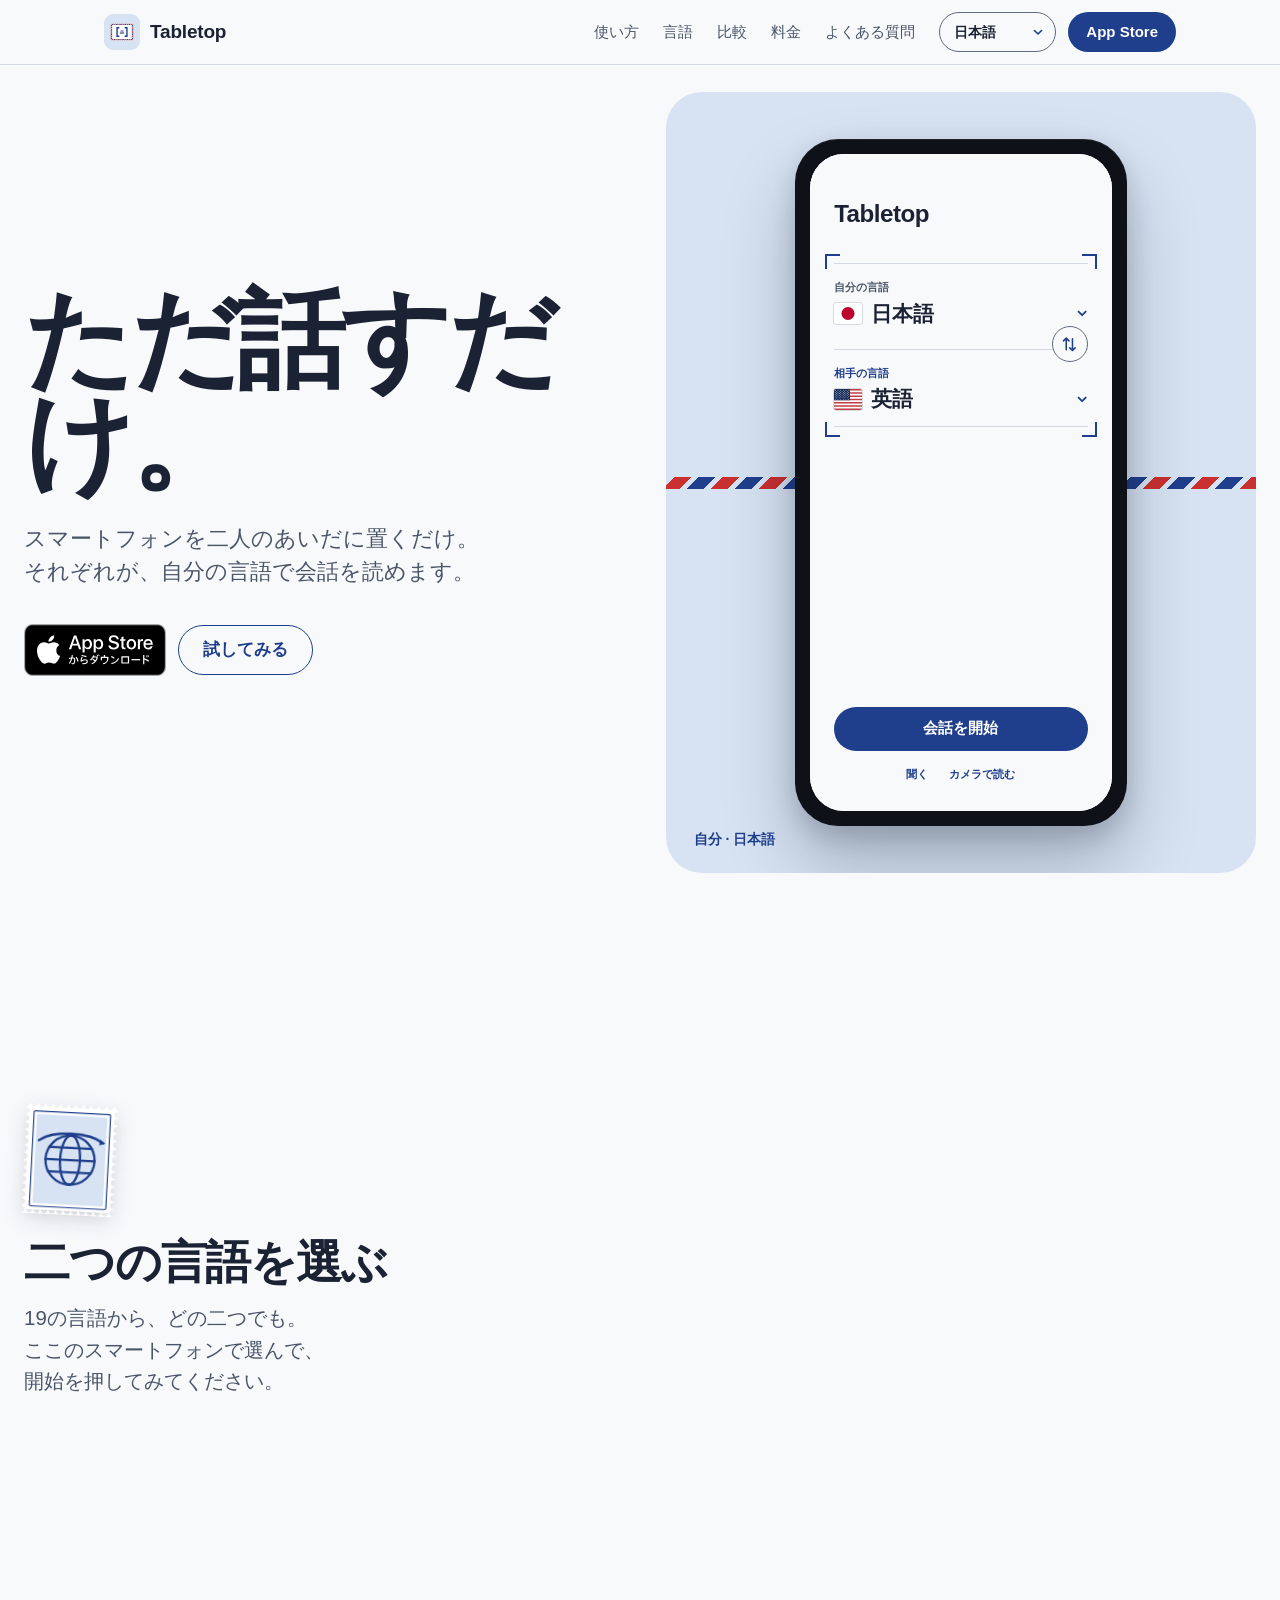
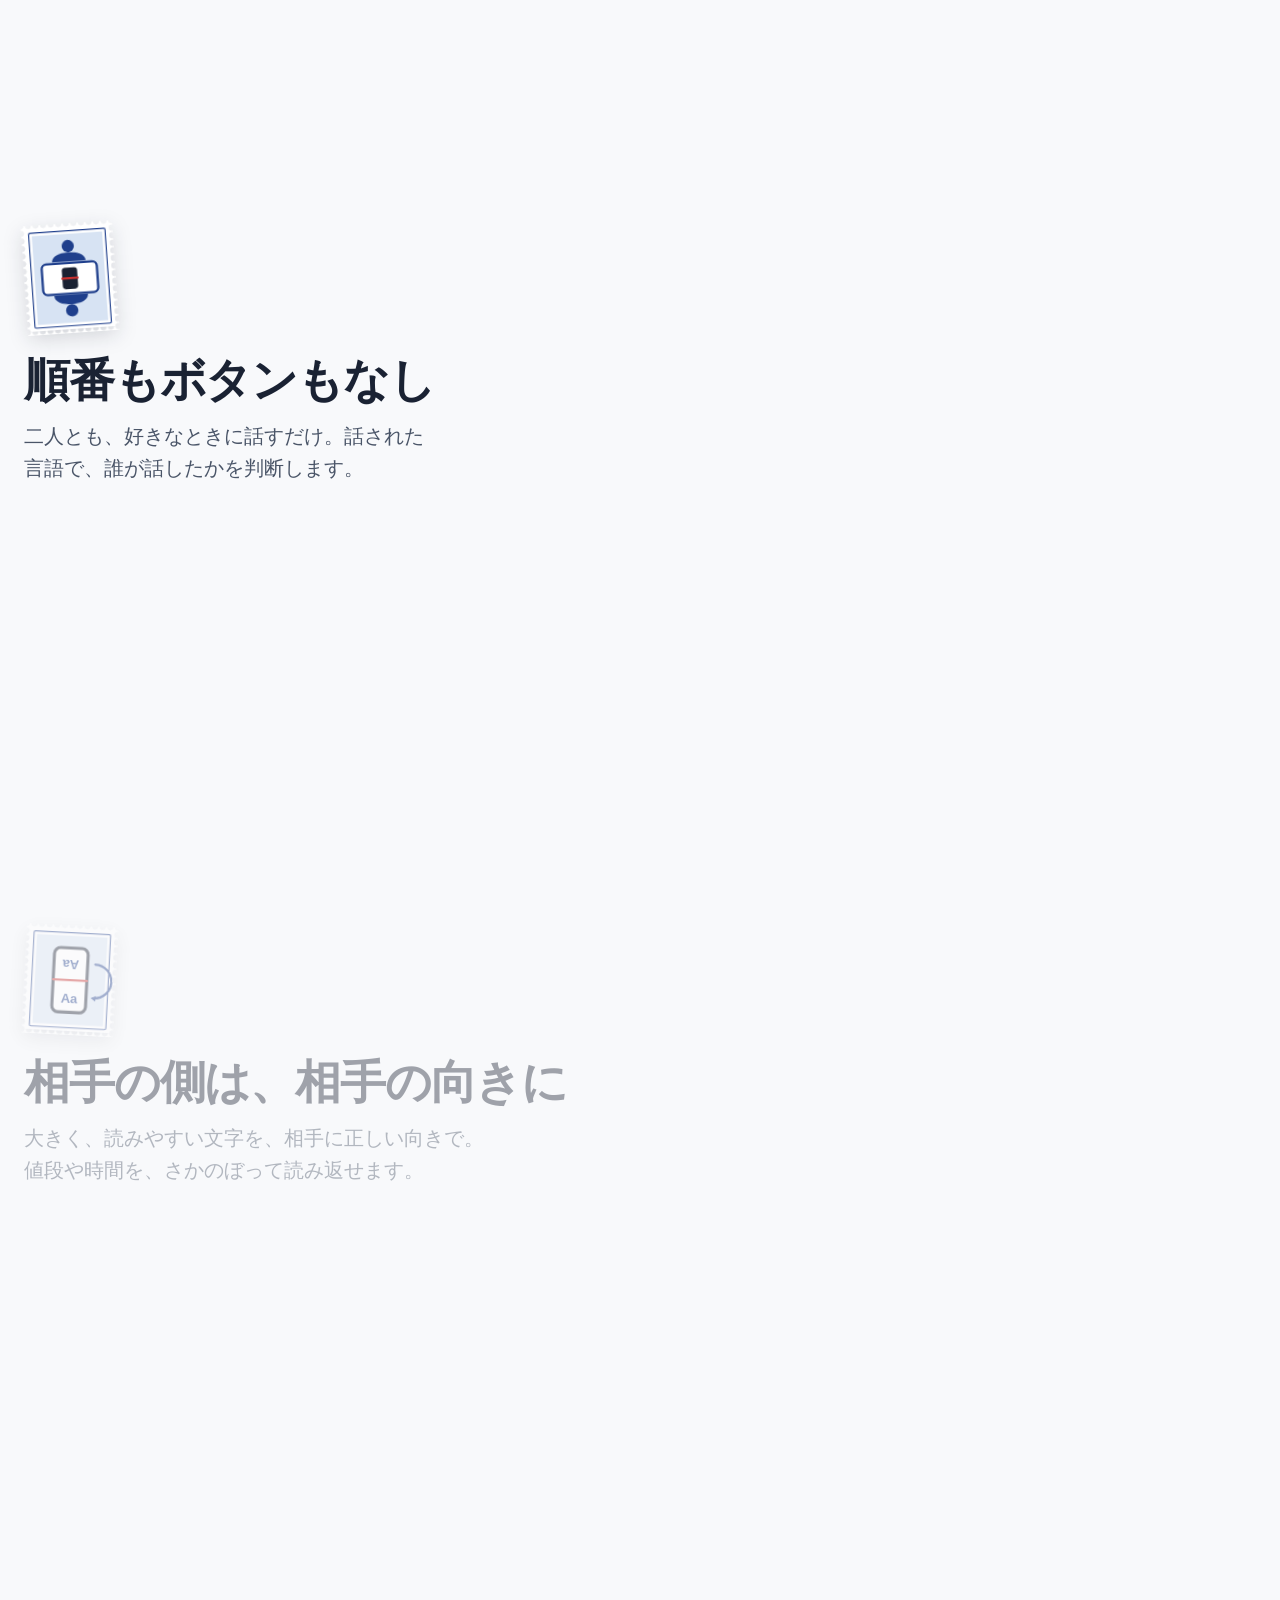
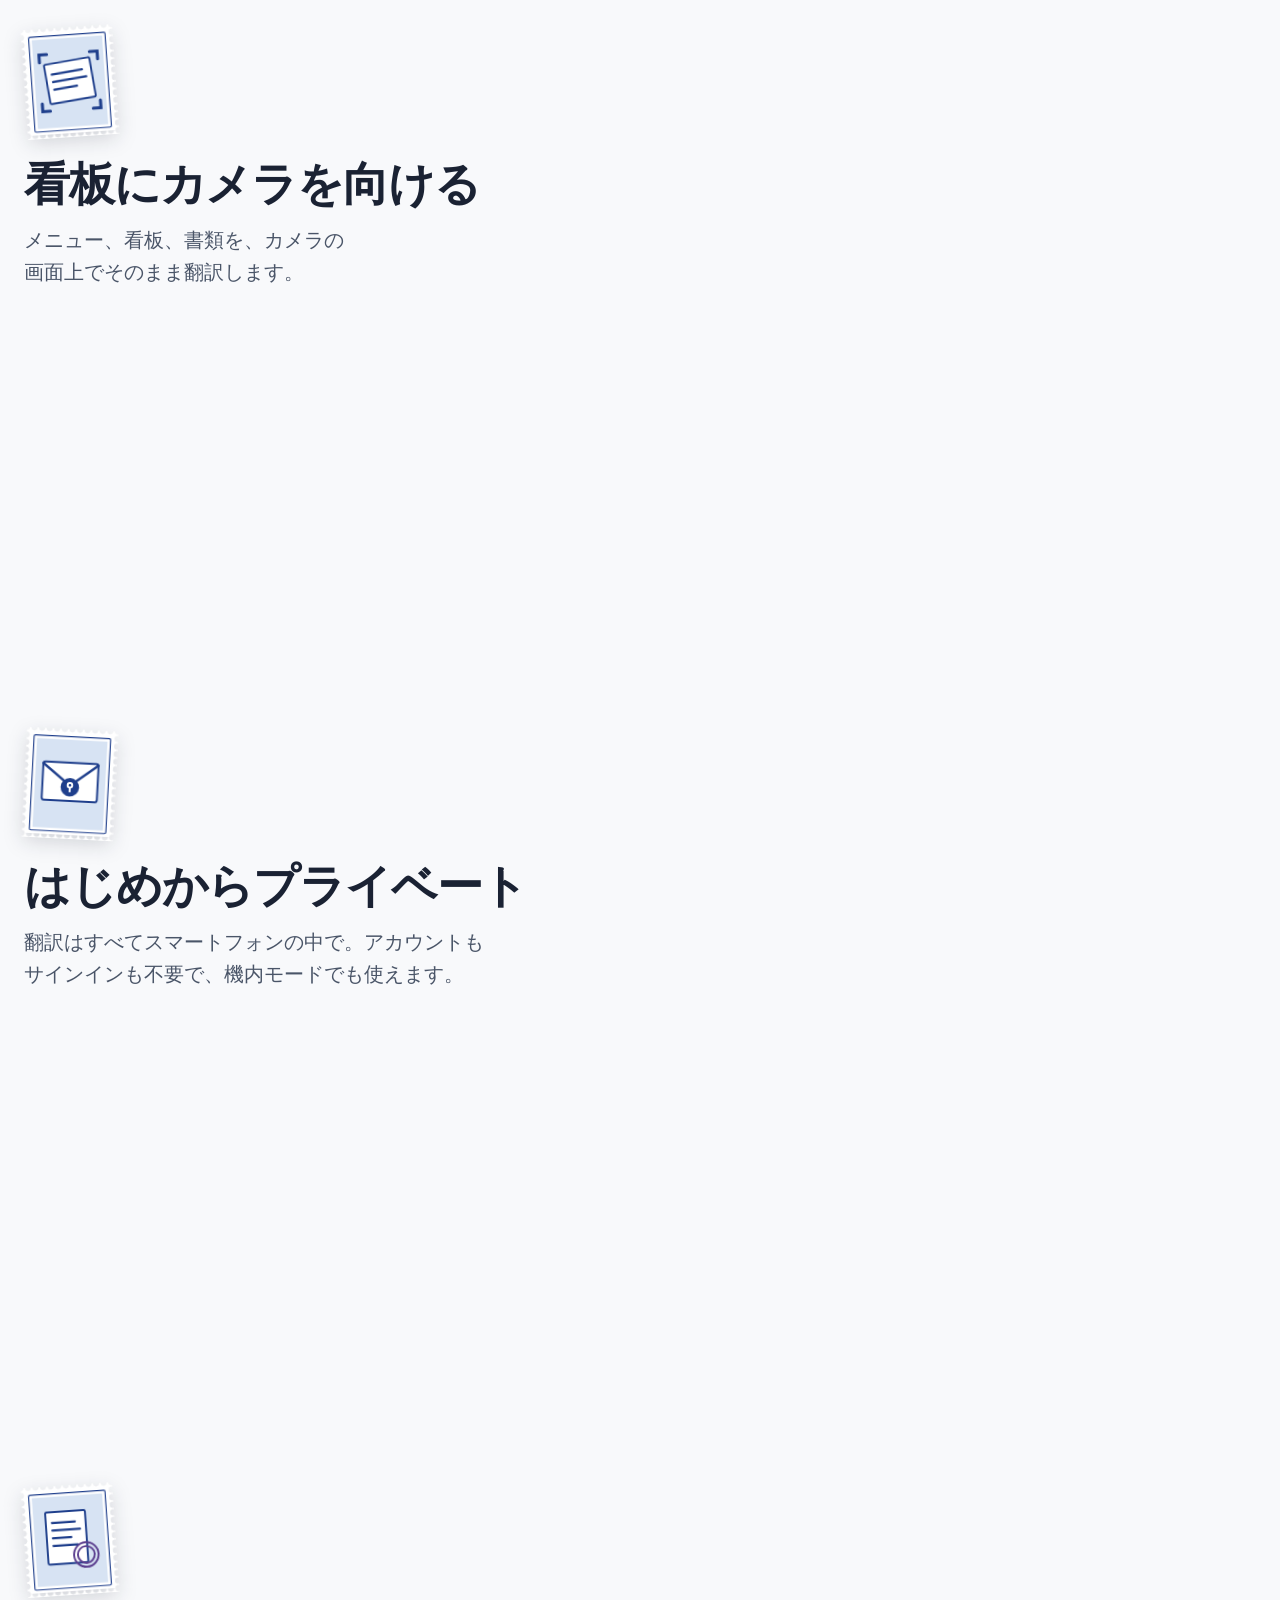
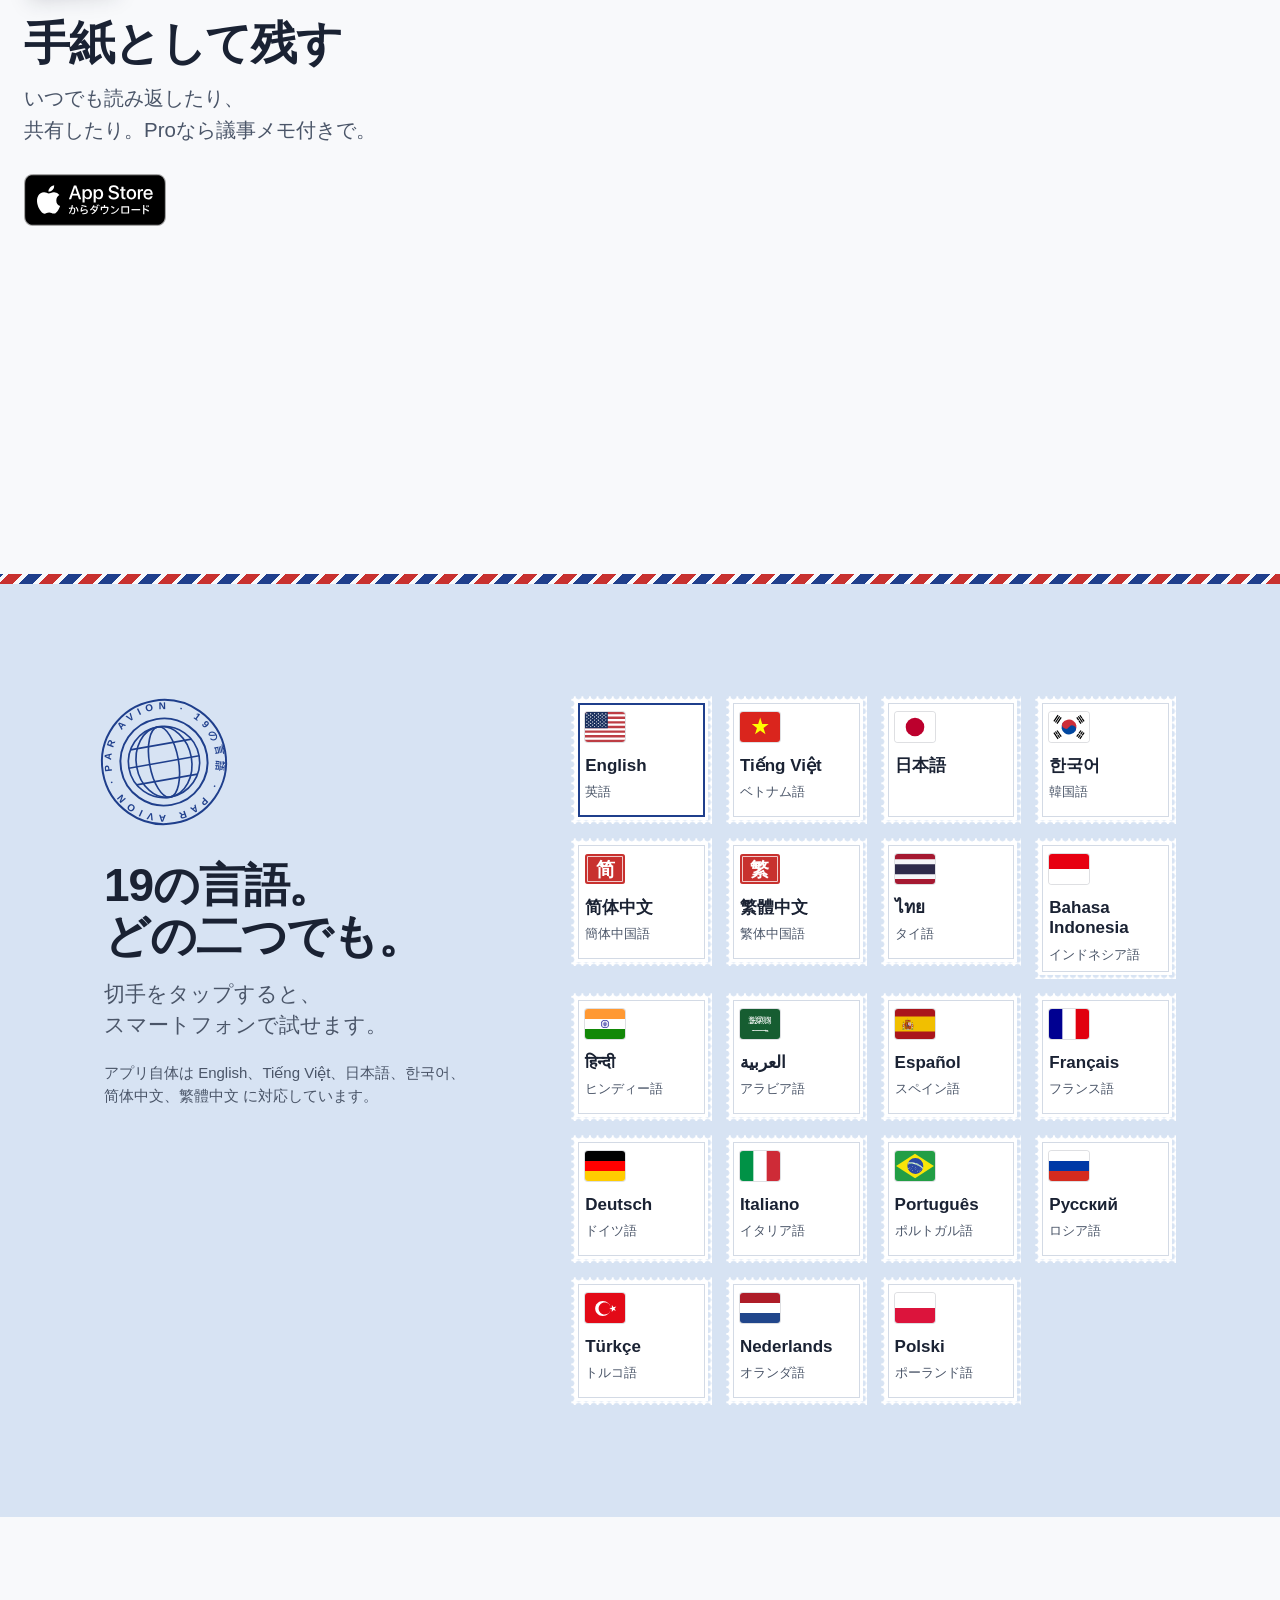
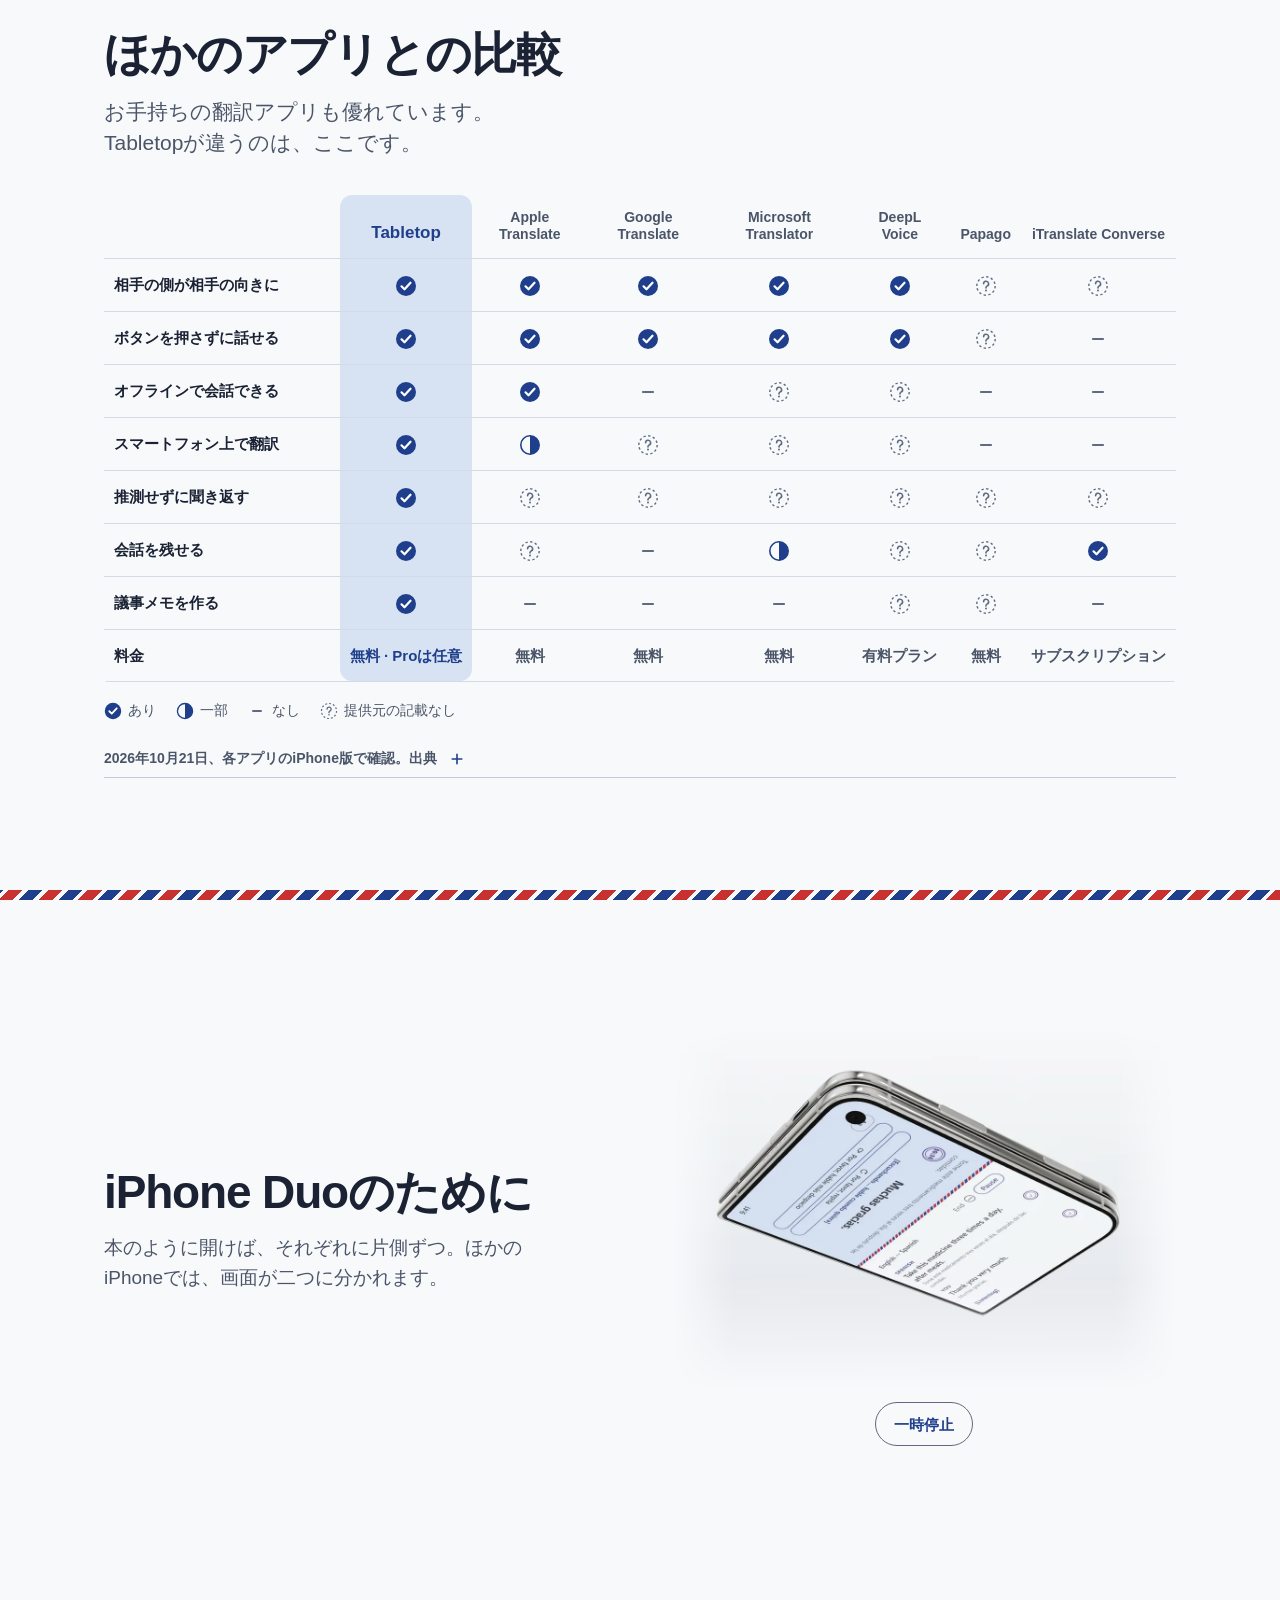
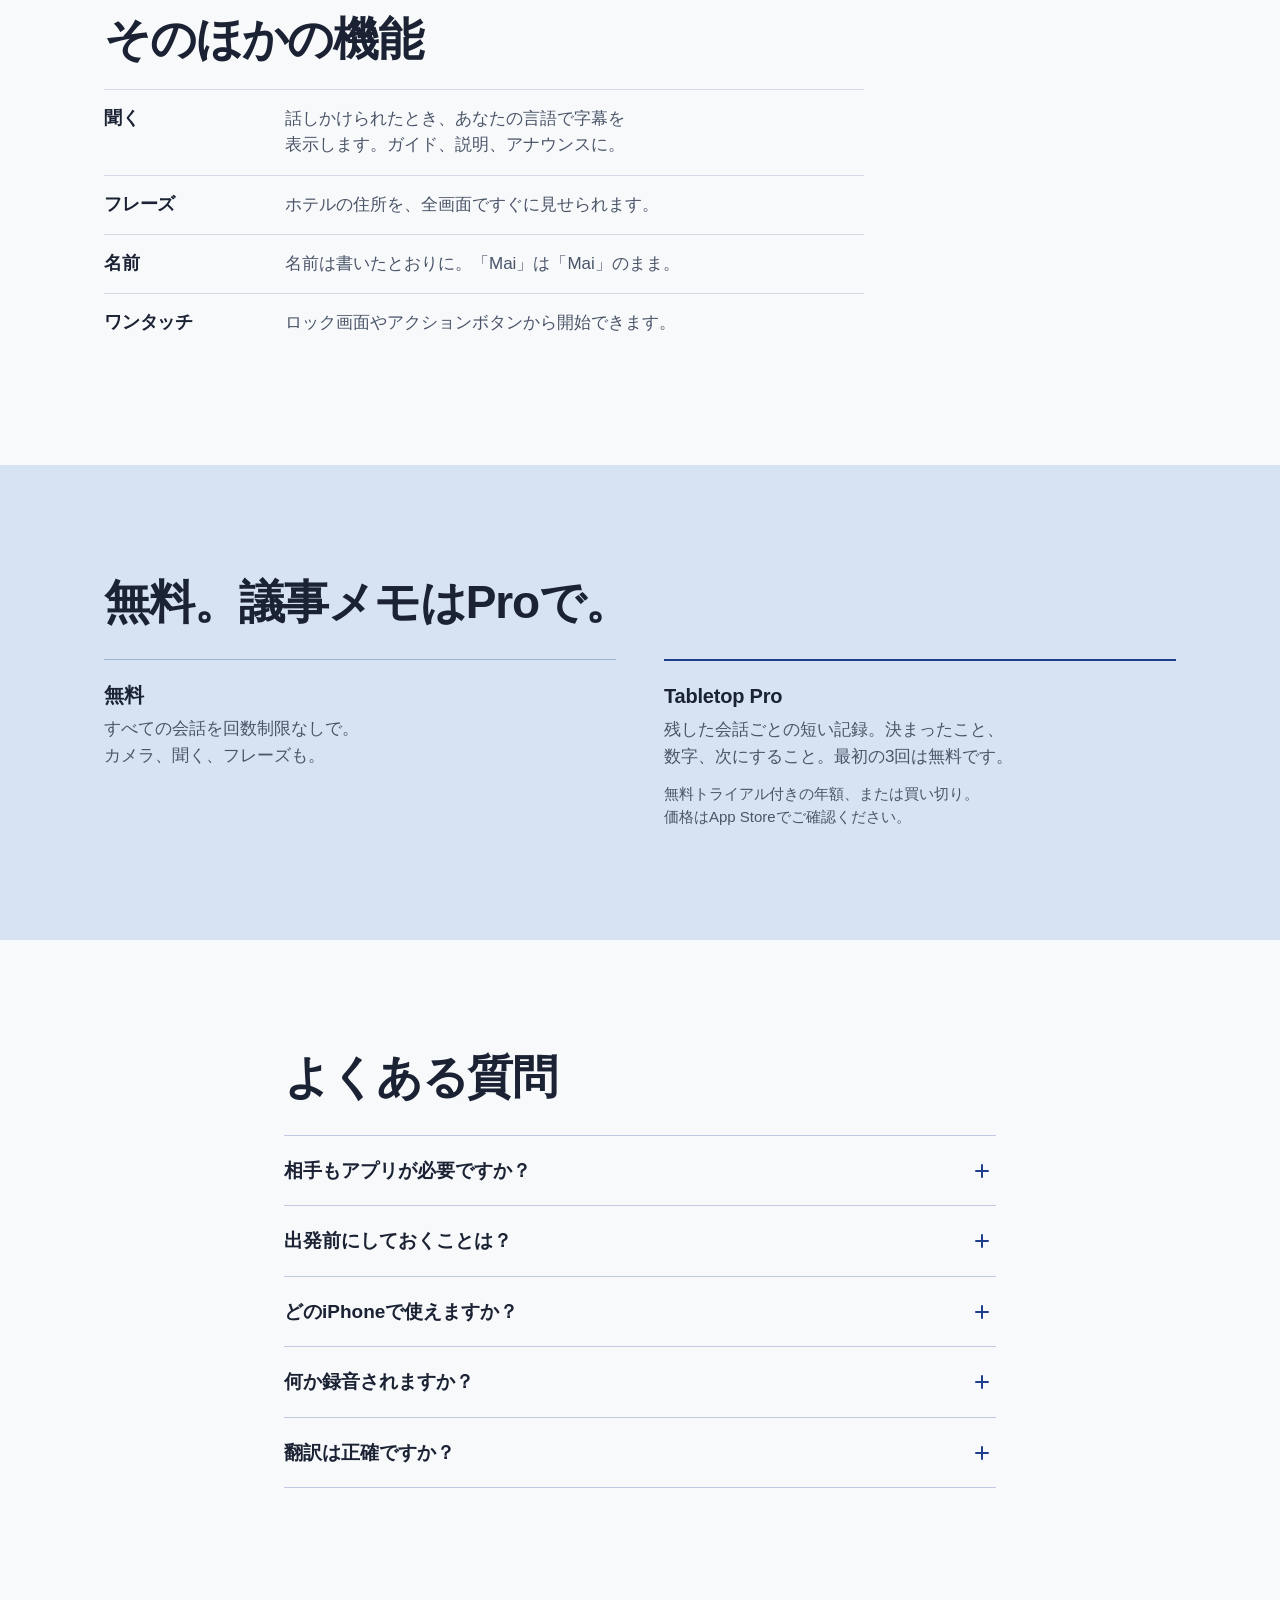
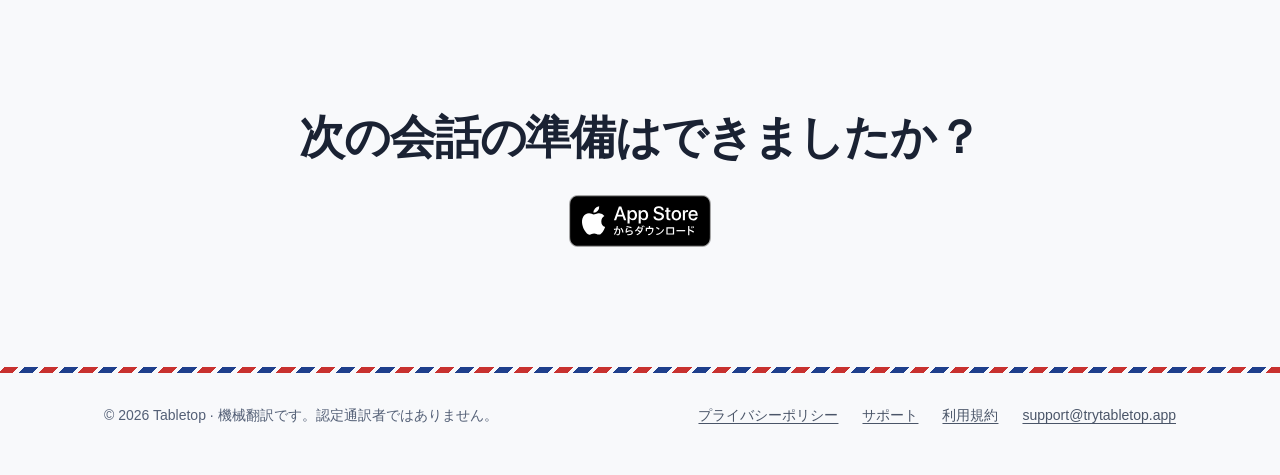
==== ja/index.html @ a928bad4 "Home page: the globe stamp's flight path in Par Avion blue; script path in a comment Co-Authored-By:" ====
<!doctype html>
<!-- Generated from /index.html and /i18n.js by _build/build-locales.mjs: edit those, not this page. -->
<html lang="ja">
<head>
  <meta charset="utf-8">
  <meta name="viewport" content="width=device-width, initial-scale=1">
  <title>Tabletop: 対面通訳・翻訳 — 二人の会話を、それぞれの言語で</title>
  <meta name="description" content="スマートフォンを二人のあいだに置いて、話すだけ。Tabletopは二つの言語を聞き取り、それぞれの側に自分の言語で会話を表示します。プライベートで、端末上で動作します。">
  <meta name="apple-itunes-app" content="app-id=6821405972">
  <meta name="color-scheme" content="light">
  <meta name="theme-color" content="#F8F9FB">
  <link rel="icon" href="/assets/logo-light.svg" type="image/svg+xml">
  <link rel="apple-touch-icon" href="/assets/apple-touch-icon.png">
  <meta property="og:type" content="website">
  <meta property="og:title" content="Tabletop: 対面通訳・翻訳 — 二人の会話を、それぞれの言語で">
  <meta property="og:description" content="スマートフォンを二人のあいだに置いて、話すだけ。Tabletopは二つの言語を聞き取り、それぞれの側に自分の言語で会話を表示します。プライベートで、端末上で動作します。">
  <meta property="og:image:width" content="1200">
  <meta property="og:image:height" content="630">
  <meta property="og:locale" content="ja_JP">
  <meta property="og:image" content="https://trytabletop.app/assets/og.jpg">
  <meta property="og:url" content="https://trytabletop.app/ja/">
  <link rel="canonical" href="https://trytabletop.app/ja/">
  <meta name="twitter:card" content="summary_large_image">
  <link rel="alternate" hreflang="x-default" href="https://trytabletop.app/">
  <link rel="alternate" hreflang="en" href="https://trytabletop.app/">
  <link rel="alternate" hreflang="vi" href="https://trytabletop.app/vi/">
  <link rel="alternate" hreflang="ja" href="https://trytabletop.app/ja/">
  <link rel="alternate" hreflang="ko" href="https://trytabletop.app/ko/">
  <link rel="alternate" hreflang="zh-Hans" href="https://trytabletop.app/zh-hans/">
  <link rel="alternate" hreflang="zh-Hant" href="https://trytabletop.app/zh-hant/">
  <link rel="stylesheet" href="/styles.css">
  <link rel="stylesheet" href="/duo.css">
  <script type="application/ld+json">
  {
    "inLanguage": "ja",
    "@context": "https://schema.org",
    "@type": "MobileApplication",
    "name": "Tabletop Interpreter",
    "operatingSystem": "iOS 26 or later",
    "applicationCategory": "TravelApplication",
    "url": "https://trytabletop.app/ja/",
    "installUrl": "https://apps.apple.com/app/tabletop-interpreter/id6821405972",
    "offers": { "@type": "Offer", "price": "0", "priceCurrency": "USD",
                "description": "Free to download; every conversation is free. Optional Tabletop Pro (in-app purchase) writes minutes of the conversations you keep." },
    "description": "A face-to-face interpreter: one device between two people, each reading the conversation in their own language on their own half of the screen."
  }
  </script>
</head>
<body>
  <a class="skip" href="#main" data-i18n="skip">本文へスキップ</a>

  <header class="top">
    <div class="wrap top__row">
      <a class="brand" href="/ja/" aria-label="Tabletop">
        <img src="/assets/logo-light.svg" alt="" width="36" height="36">
        <span>Tabletop</span>
      </a>
      <nav class="top__nav" aria-label="メイン" data-i18n-aria="aria.main">
        <a href="#ch1" data-i18n="nav.how">使い方</a>
        <a href="#languages" data-i18n="nav.languages">言語</a>
        <a href="#compare" data-i18n="nav.compare">比較</a>
        <a href="#pro" data-i18n="nav.pro">料金</a>
        <a href="#faq" data-i18n="nav.faq">よくある質問</a>
      </nav>
      <div class="top__actions">
        <label class="lang">
          <span class="sr-only" data-i18n="aria.language">言語</span>
          <select class="js-lang">
            <option value="en" lang="en">English</option>
            <option value="vi" lang="vi">Tiếng Việt</option>
            <option value="ja" lang="ja" selected>日本語</option>
            <option value="ko" lang="ko">한국어</option>
            <option value="zh-Hans" lang="zh-Hans">简体中文</option>
            <option value="zh-Hant" lang="zh-Hant">繁體中文</option>
          </select>
        </label>
        <a class="btn btn--small js-store" href="https://apps.apple.com/app/tabletop-interpreter/id6821405972" data-i18n="cta.short">App Store</a>
      </div>
    </div>
  </header>

  <main id="main">
    <!-- The page is the app, used once: the device on the table is Tabletop's Quick Start, then its conversation.
         The visitor picks two languages and presses Start; each chapter moves it on and brackets what it is about. -->
    <section class="story" aria-labelledby="story-title">
      <div class="wrap story__grid">
        <div class="story__copy">
          <h1 id="story-title" data-i18n="hero.title">ただ話すだけ。</h1>
          <p class="lede" data-i18n="hero.lede">スマートフォンを二人のあいだに置くだけ。それぞれが、自分の言語で会話を読めます。</p>
          <div class="hero__ctas">
            <a class="badge js-store" href="https://apps.apple.com/app/tabletop-interpreter/id6821405972"><img class="js-badge" src="/assets/badges/ja.svg" width="150" height="50" alt="App Storeからダウンロード" data-i18n-alt="cta.store"></a>
            <a class="btn btn--quiet" href="#ch1" data-i18n="cta.try">試してみる</a>
          </div>
        </div>
        <div class="story__stage">
          <figure class="table">
            <p class="side side--them"><span data-i18n="side.them">相手</span> · <span class="js-side-them">Vietnamese</span></p>
            <div class="table__seam" aria-hidden="true"></div>
            <div class="device js-device" data-view="talk" data-step="4" data-focus="none" role="group" aria-label="Tabletopを試す" data-i18n-aria="demo.label">
              <div class="dv">
                <!-- Quick Start, as the app opens -->
                <div class="dv__quick">
                  <p class="dv__brand">Tabletop</p>
                  <div class="pick">
                    <span class="pick__k" data-i18n="demo.mine">自分の言語</span>
                    <span class="pick__v"><span class="flag js-flag-me"></span><span class="pick__name js-name-me">English</span><svg class="pick__chev" viewBox="0 0 10 10" aria-hidden="true"><path d="M1.5 3.5 5 7l3.5-3.5"/></svg></span>
                    <select class="js-pick-me" aria-label="自分の言語" data-i18n-aria="demo.mine"></select>
                  </div>
                  <button type="button" class="dv__swap js-swap" aria-label="言語を入れ替える" data-i18n-aria="demo.swap">
                    <svg viewBox="0 0 24 24" aria-hidden="true"><path d="M8 4v15M8 4 4.5 7.5M8 4l3.5 3.5M16 20V5m0 15-3.5-3.5M16 20l3.5-3.5"/></svg>
                  </button>
                  <div class="pick pick--them">
                    <span class="pick__k" data-i18n="demo.theirs">相手の言語</span>
                    <span class="pick__v"><span class="flag js-flag-them"></span><span class="pick__name js-name-them">Vietnamese</span><svg class="pick__chev" viewBox="0 0 10 10" aria-hidden="true"><path d="M1.5 3.5 5 7l3.5-3.5"/></svg></span>
                    <select class="js-pick-them" aria-label="相手の言語" data-i18n-aria="demo.theirs"></select>
                  </div>
                  <button type="button" class="dv__start js-start" data-i18n="demo.start">会話を開始</button>
                  <p class="dv__more"><span data-i18n="demo.listen">聞く</span><span data-i18n="demo.camera">カメラで読む</span></p>
                </div>
                <!-- The conversation: their half turned to face them, yours below the seam -->
                <div class="dv__theirs" lang="vi">
                  <p class="dv__cue js-dv-tcue">[Đang nghe — xin mời nói]</p>
                  <p class="dv__big js-dv-tbig">Khoảng một tiếng.</p>
                  <p class="dv__prev js-dv-tprev">Vâng, đi cao tốc. Mất bao lâu ạ?</p>
                </div>
                <div class="dv__seam"></div>
                <div class="dv__mine">
                  <p class="dv__bar"><span class="dv__pair js-dv-pair">English ↔ Vietnamese</span><span class="dv__off"><svg viewBox="0 0 24 24" aria-hidden="true"><path d="M21 15.5v-2l-8-5V3.5a1.5 1.5 0 0 0-3 0V8.5l-8 5v2l8-2.5V18l-2 1.5V21l3.5-1 3.5 1v-1.5L13 18v-5z"/></svg><span class="js-dv-off">Airplane mode</span></span><span class="dv__end js-dv-end">End</span><span class="dv__pause js-dv-pause">Pause</span></p>
                  <ol class="dv__lines js-dv-lines">
                    <li class="dv__line is-in" data-n="1"><b>YOU</b><span class="dv__text">Please take me to the airport.</span><span class="dv__gloss">Cho tôi đến sân bay.</span><i class="dv__mark"></i></li>
                    <li class="dv__line dv__line--them is-in" data-n="2"><b>VIETNAMESE</b><span class="dv__text">Shall I take the highway?</span><span class="dv__gloss">Mình đi đường cao tốc nhé?</span><i class="dv__mark"></i></li>
                    <li class="dv__line is-in" data-n="3"><b>YOU</b><span class="dv__text">Yes, please. How long will it take?</span><span class="dv__gloss">Vâng, đi cao tốc. Mất bao lâu ạ?</span><i class="dv__mark"></i></li>
                    <li class="dv__line dv__line--them is-in" data-n="4"><b>VIETNAMESE</b><span class="dv__text">About an hour.</span><span class="dv__gloss">Khoảng một tiếng.</span><i class="dv__mark"></i></li>
                  </ol>
                  <p class="dv__listen js-dv-listen">[Listening]</p>
                </div>
                <!-- Read with Camera: a sign in their language, your language laid over each line -->
                <div class="dv__cam" aria-hidden="true">
                  <div class="cam__sign js-cam-sign" lang="vi">
                    <p class="cam__s1 js-cam-s1">TAXI SÂN BAY</p>
                    <p class="cam__s2 js-cam-s2">Phí cầu đường trả bằng tiền mặt.</p>
                  </div>
                  <p class="cam__slip cam__slip--1 js-cam-t1">AIRPORT TAXI</p>
                  <p class="cam__slip cam__slip--2 js-cam-t2">Tolls are paid in cash.</p>
                  <p class="cam__btn js-cam-btn">Read This Page</p>
                </div>
                <!-- Kept: the conversation as a letter, its minutes first -->
                <div class="dv__letter">
                  <p class="dv__lt js-dv-lt">No. 12 · To the airport</p>
                  <p class="dv__lh js-dv-lh">Minutes</p>
                  <p class="dv__pt"><span class="js-dv-p1">You asked to go to the airport.</span><b>↓1</b></p>
                  <p class="dv__pt"><span class="js-dv-p2">They suggested the highway: about an hour.</span><b>↓4</b></p>
                  <p class="dv__lh js-dv-cv">Conversation</p>
                  <p class="dv__cl"><b>1</b><span class="js-dv-c1">Please take me to the airport.</span></p>
                  <p class="dv__cl"><b>2</b><span class="js-dv-c2">Shall I take the highway?</span></p>
                  <p class="dv__cl"><b>3</b><span class="js-dv-c3">Yes, please. How long will it take?</span></p>
                  <p class="dv__cl"><b>4</b><span class="js-dv-c4">About an hour.</span></p>
                  <p class="dv__kept"><span class="js-dv-kno">No. 12</span><strong>11:23</strong><span class="js-dv-kk">KEPT</span></p>
                </div>
                <!-- The highlight: captioning brackets around what the chapter is about -->
                <span class="dv__focus" aria-hidden="true"><i></i><i></i><i></i><i></i></span>
                <span class="dv__focus" aria-hidden="true"><i></i><i></i><i></i><i></i></span>
              </div>
            </div>
            <p class="side side--you"><span data-i18n="side.you">自分</span> · <span class="js-side-you">English</span></p>
          </figure>
        </div>

        <article class="chapter" id="ch1" data-view="quick" data-focus="pick">
          <span class="stamp" aria-hidden="true"><svg viewBox="0 0 120 144"><use href="#stamp-globe"/></svg></span>
          <h2 data-i18n="ch1.t">二つの言語を選ぶ</h2>
          <p data-i18n="ch1.d">19の言語から、どの二つでも。ここのスマートフォンで選んで、開始を押してみてください。</p>
        </article>
        <article class="chapter" id="ch2" data-view="talk" data-step="2" data-focus="both">
          <span class="stamp" aria-hidden="true"><svg viewBox="0 0 120 144"><use href="#stamp-table"/></svg></span>
          <h2 data-i18n="ch2.t">順番もボタンもなし</h2>
          <p data-i18n="ch2.d">二人とも、好きなときに話すだけ。話された言語で、誰が話したかを判断します。</p>
        </article>
        <article class="chapter" id="ch3" data-view="talk" data-step="4" data-focus="theirs">
          <span class="stamp" aria-hidden="true"><svg viewBox="0 0 120 144"><use href="#stamp-turn"/></svg></span>
          <h2 data-i18n="ch3.t">相手の側は、相手の向きに</h2>
          <p data-i18n="ch3.d">大きく、読みやすい文字を、相手に正しい向きで。値段や時間を、さかのぼって読み返せます。</p>
        </article>
        <article class="chapter" id="ch4" data-view="cam" data-focus="cam">
          <span class="stamp" aria-hidden="true"><svg viewBox="0 0 120 144"><use href="#stamp-camera"/></svg></span>
          <h2 data-i18n="ch4.t">看板にカメラを向ける</h2>
          <p data-i18n="ch4.d">メニュー、看板、書類を、カメラの画面上でそのまま翻訳します。</p>
        </article>
        <article class="chapter" id="ch5" data-view="talk" data-step="4" data-focus="air">
          <span class="stamp" aria-hidden="true"><svg viewBox="0 0 120 144"><use href="#stamp-seal"/></svg></span>
          <h2 data-i18n="ch5.t">はじめからプライベート</h2>
          <p data-i18n="ch5.d">翻訳はすべてスマートフォンの中で。アカウントもサインインも不要で、機内モードでも使えます。</p>
        </article>
        <article class="chapter" id="ch6" data-view="kept" data-focus="letter">
          <span class="stamp" aria-hidden="true"><svg viewBox="0 0 120 144"><use href="#stamp-letter"/></svg></span>
          <h2 data-i18n="ch6.t">手紙として残す</h2>
          <p data-i18n="ch6.d">いつでも読み返したり、共有したり。Proなら議事メモ付きで。</p>
          <p class="chapter__cta"><a class="badge js-store" href="https://apps.apple.com/app/tabletop-interpreter/id6821405972"><img class="js-badge" src="/assets/badges/ja.svg" width="150" height="50" alt="App Storeからダウンロード" data-i18n-alt="cta.store"></a></p>
        </article>
      </div>
    </section>

    <div class="airmail" role="presentation"></div>

    <!-- Languages: a sheet of stamps. Tapping one puts it on the phone above as the other person's language. -->
    <section class="section sheet langs" id="languages" aria-labelledby="langs-title">
      <div class="wrap langs__grid">
        <div class="langs__copy">
          <svg class="globe" viewBox="0 0 200 200" aria-hidden="true">
            <defs><path id="globe-ring" d="M100 100m-80 0a80 80 0 1 1 160 0a80 80 0 1 1-160 0"/></defs>
            <circle cx="100" cy="100" r="94" class="globe__rim"/>
            <circle cx="100" cy="100" r="66" class="globe__rim"/>
            <text class="globe__text"><textPath href="#globe-ring" textLength="490" data-i18n="langs.ring">PAR AVION · 19の言語 · PAR AVION ·</textPath></text>
            <g class="globe__earth">
              <circle cx="100" cy="100" r="54"/>
              <ellipse cx="100" cy="100" rx="22" ry="54"/>
              <ellipse cx="100" cy="100" rx="42" ry="54"/>
              <path d="M46 100h108M53 73h94M53 127h94"/>
            </g>
          </svg>
          <h2 id="langs-title" data-i18n="langs.title">19の言語。どの二つでも。</h2>
          <p class="lede" data-i18n="langs.lede">切手をタップすると、スマートフォンで試せます。</p>
          <p class="small langs__ui" data-i18n-html="langs.ui">アプリ自体は <span class="nw">English</span>、<span class="nw">Tiếng Việt</span>、<span class="nw">日本語</span>、<span class="nw">한국어</span>、<span class="nw">简体中文</span>、<span class="nw">繁體中文</span> に対応しています。</p>
        </div>
        <ul class="stamps js-stamps">
          <li><button type="button" class="lstamp" data-code="en"><img src="/assets/flags/us.svg" alt="" width="48" height="36" loading="lazy"><span class="lstamp__n" lang="en">English</span><span class="lstamp__l"></span></button></li>
          <li><button type="button" class="lstamp" data-code="vi"><img src="/assets/flags/vn.svg" alt="" width="48" height="36" loading="lazy"><span class="lstamp__n" lang="vi">Tiếng Việt</span><span class="lstamp__l"></span></button></li>
          <li><button type="button" class="lstamp" data-code="ja"><img src="/assets/flags/jp.svg" alt="" width="48" height="36" loading="lazy"><span class="lstamp__n" lang="ja">日本語</span><span class="lstamp__l"></span></button></li>
          <li><button type="button" class="lstamp" data-code="ko"><img src="/assets/flags/kr.svg" alt="" width="48" height="36" loading="lazy"><span class="lstamp__n" lang="ko">한국어</span><span class="lstamp__l"></span></button></li>
          <li><button type="button" class="lstamp" data-code="zh-Hans"><span class="seal" lang="zh-Hans">简</span><span class="lstamp__n" lang="zh-Hans">简体中文</span><span class="lstamp__l"></span></button></li>
          <li><button type="button" class="lstamp" data-code="zh-Hant"><span class="seal" lang="zh-Hant">繁</span><span class="lstamp__n" lang="zh-Hant">繁體中文</span><span class="lstamp__l"></span></button></li>
          <li><button type="button" class="lstamp" data-code="th"><img src="/assets/flags/th.svg" alt="" width="48" height="36" loading="lazy"><span class="lstamp__n" lang="th">ไทย</span><span class="lstamp__l"></span></button></li>
          <li><button type="button" class="lstamp" data-code="id"><img src="/assets/flags/id.svg" alt="" width="48" height="36" loading="lazy"><span class="lstamp__n" lang="id">Bahasa Indonesia</span><span class="lstamp__l"></span></button></li>
          <li><button type="button" class="lstamp" data-code="hi"><img src="/assets/flags/in.svg" alt="" width="48" height="36" loading="lazy"><span class="lstamp__n" lang="hi">हिन्दी</span><span class="lstamp__l"></span></button></li>
          <li><button type="button" class="lstamp" data-code="ar"><img src="/assets/flags/sa.svg" alt="" width="48" height="36" loading="lazy"><span class="lstamp__n" lang="ar" dir="rtl">العربية</span><span class="lstamp__l"></span></button></li>
          <li><button type="button" class="lstamp" data-code="es"><img src="/assets/flags/es.svg" alt="" width="48" height="36" loading="lazy"><span class="lstamp__n" lang="es">Español</span><span class="lstamp__l"></span></button></li>
          <li><button type="button" class="lstamp" data-code="fr"><img src="/assets/flags/fr.svg" alt="" width="48" height="36" loading="lazy"><span class="lstamp__n" lang="fr">Français</span><span class="lstamp__l"></span></button></li>
          <li><button type="button" class="lstamp" data-code="de"><img src="/assets/flags/de.svg" alt="" width="48" height="36" loading="lazy"><span class="lstamp__n" lang="de">Deutsch</span><span class="lstamp__l"></span></button></li>
          <li><button type="button" class="lstamp" data-code="it"><img src="/assets/flags/it.svg" alt="" width="48" height="36" loading="lazy"><span class="lstamp__n" lang="it">Italiano</span><span class="lstamp__l"></span></button></li>
          <li><button type="button" class="lstamp" data-code="pt"><img src="/assets/flags/br.svg" alt="" width="48" height="36" loading="lazy"><span class="lstamp__n" lang="pt">Português</span><span class="lstamp__l"></span></button></li>
          <li><button type="button" class="lstamp" data-code="ru"><img src="/assets/flags/ru.svg" alt="" width="48" height="36" loading="lazy"><span class="lstamp__n" lang="ru">Русский</span><span class="lstamp__l"></span></button></li>
          <li><button type="button" class="lstamp" data-code="tr"><img src="/assets/flags/tr.svg" alt="" width="48" height="36" loading="lazy"><span class="lstamp__n" lang="tr">Türkçe</span><span class="lstamp__l"></span></button></li>
          <li><button type="button" class="lstamp" data-code="nl"><img src="/assets/flags/nl.svg" alt="" width="48" height="36" loading="lazy"><span class="lstamp__n" lang="nl">Nederlands</span><span class="lstamp__l"></span></button></li>
          <li><button type="button" class="lstamp" data-code="pl"><img src="/assets/flags/pl.svg" alt="" width="48" height="36" loading="lazy"><span class="lstamp__n" lang="pl">Polski</span><span class="lstamp__l"></span></button></li>
        </ul>
      </div>
    </section>

    <!-- Compare: checked against each maker's own pages, dated, sources listed -->
    <section class="section compare" id="compare" aria-labelledby="compare-title">
      <div class="wrap">
        <h2 id="compare-title" data-i18n="cmp.title">ほかのアプリとの比較</h2>
        <p class="lede" data-i18n="cmp.lede">お手持ちの翻訳アプリも優れています。Tabletopが違うのは、ここです。</p>
        <p class="cmp__hint" data-i18n="cmp.swipe">表をスワイプすると、すべてのアプリが見られます。</p>
        <div class="cmp" tabindex="0" role="region" aria-labelledby="compare-title">
          <table>
            <thead>
              <tr>
                <td></td>
                <th scope="col" class="cmp__us">Tabletop</th>
                <th scope="col">Apple Translate</th>
                <th scope="col">Google Translate</th>
                <th scope="col">Microsoft Translator</th>
                <th scope="col">DeepL Voice</th>
                <th scope="col">Papago</th>
                <th scope="col">iTranslate Converse</th>
              </tr>
            </thead>
            <tbody>
              <tr><th scope="row" data-i18n="cmp.r1">相手の側が相手の向きに</th>
                <td class="cmp__us" data-v="y"></td><td data-v="y"></td><td data-v="y"></td><td data-v="y"></td><td data-v="y"></td><td data-v="u"></td><td data-v="u"></td></tr>
              <tr><th scope="row" data-i18n="cmp.r2">ボタンを押さずに話せる</th>
                <td class="cmp__us" data-v="y"></td><td data-v="y"></td><td data-v="y"></td><td data-v="y"></td><td data-v="y"></td><td data-v="u"></td><td data-v="n"></td></tr>
              <tr><th scope="row" data-i18n="cmp.r3">オフラインで会話できる</th>
                <td class="cmp__us" data-v="y"></td><td data-v="y"></td><td data-v="n"></td><td data-v="u"></td><td data-v="u"></td><td data-v="n"></td><td data-v="n"></td></tr>
              <tr><th scope="row" data-i18n="cmp.r4">スマートフォン上で翻訳</th>
                <td class="cmp__us" data-v="y"></td><td data-v="p"></td><td data-v="u"></td><td data-v="u"></td><td data-v="u"></td><td data-v="n"></td><td data-v="n"></td></tr>
              <tr><th scope="row" data-i18n="cmp.r5">推測せずに聞き返す</th>
                <td class="cmp__us" data-v="y"></td><td data-v="u"></td><td data-v="u"></td><td data-v="u"></td><td data-v="u"></td><td data-v="u"></td><td data-v="u"></td></tr>
              <tr><th scope="row" data-i18n="cmp.r6">会話を残せる</th>
                <td class="cmp__us" data-v="y"></td><td data-v="u"></td><td data-v="n"></td><td data-v="p"></td><td data-v="u"></td><td data-v="u"></td><td data-v="y"></td></tr>
              <tr><th scope="row" data-i18n="cmp.r7">議事メモを作る</th>
                <td class="cmp__us" data-v="y"></td><td data-v="n"></td><td data-v="n"></td><td data-v="n"></td><td data-v="u"></td><td data-v="u"></td><td data-v="n"></td></tr>
              <tr><th scope="row" data-i18n="cmp.r8">料金</th>
                <td class="cmp__us cmp__txt" data-i18n-html="cmp.free.us"><span class="nw">無料 ·</span> <span class="nw">Proは任意</span></td><td class="cmp__txt" data-i18n="cmp.free">無料</td><td class="cmp__txt" data-i18n="cmp.free">無料</td><td class="cmp__txt" data-i18n="cmp.free">無料</td><td class="cmp__txt" data-i18n="cmp.paid">有料プラン</td><td class="cmp__txt" data-i18n="cmp.free">無料</td><td class="cmp__txt" data-i18n="cmp.sub">サブスクリプション</td></tr>
            </tbody>
          </table>
        </div>
        <p class="cmp__key"><span class="nw"><span data-v="y"></span><span data-i18n="cmp.k.y">あり</span></span><span class="nw"><span data-v="p"></span><span data-i18n="cmp.k.p">一部</span></span><span class="nw"><span data-v="n"></span><span data-i18n="cmp.k.n">なし</span></span><span class="nw"><span data-v="u"></span><span data-i18n="cmp.k.u">提供元の記載なし</span></span></p>
        <details class="cmp__src">
          <summary data-i18n="cmp.src">2026年10月21日、各アプリのiPhone版で確認。出典</summary>
          <ul>
            <li><a href="https://apps.apple.com/us/app/translate/id1514844618">Apple Translate, App Store</a> · <a href="https://www.apple.com/legal/privacy/data/en/translation/">Translation &amp; Privacy</a></li>
            <li><a href="https://support.google.com/translate/answer/6142474">Google Translate Help: live translate</a> · <a href="https://apps.apple.com/us/app/google-translate/id414706506">App Store</a></li>
            <li><a href="https://apps.apple.com/us/app/translator/id1018949559">Microsoft Translator, App Store</a> · <a href="https://www.microsoft.com/en-us/translator/apps/features/">Features</a></li>
            <li><a href="https://support.deepl.com/hc/en-us/articles/17090280797596">DeepL Voice: conversations</a></li>
            <li><a href="https://apps.apple.com/kr/app/id1147874819">Papago, App Store</a></li>
            <li><a href="https://apps.apple.com/us/app/itranslate-converse/id1241264761">iTranslate Converse, App Store</a></li>
          </ul>
          <p data-i18n="cmp.fix">変更があれば support@trytabletop.app までお知らせください。修正します。</p>
        </details>
      </div>
    </section>

    <div class="airmail" role="presentation"></div>

    <!-- iPhone Duo: the unfolding video (a 3D mockup of Tabletop's real screens, see duo.css). It loads and plays only
         once it is on screen, never under Reduce Motion, and Pause stops it. -->
    <section class="section duo">
      <div class="wrap duo__grid">
        <div>
          <h2 data-i18n="duo.title">iPhone Duoのために</h2>
          <p data-i18n="duo.body">本のように開けば、それぞれに片側ずつ。ほかのiPhoneでは、画面が二つに分かれます。</p>
        </div>
        <figure class="held">
          <div class="fold">
            <video class="duo-video js-duo-video" muted loop playsinline preload="none" width="1080" height="810"
                   poster="/assets/duo/duo-unfold-dau.webp" aria-labelledby="fold-desc">
              <source src="/assets/duo/duo-unfold.mp4" type="video/mp4">
            </video>
            <img class="duo-still" src="/assets/duo/duo-unfold-mo.webp" width="1080" height="810" alt="" aria-hidden="true" loading="lazy">
            <span class="sr-only" id="fold-desc" data-i18n="duo.alt">動画：iPhone Duoが本のように開きます。閉じているときは外側のディスプレイで会話が上下に分かれ、相手の側は相手に向いています。開くと、相手の側は相手の言語で相手に向き、あなたの側はあなたの言語を表示します。</span>
          </div>
          <div class="controls controls--center">
            <button type="button" class="ctl ctl--text js-video-pause" aria-label="ビデオを一時停止" data-i18n-aria="motion.video.pause"><span data-i18n="motion.pause">一時停止</span></button>
          </div>
        </figure>
      </div>
    </section>

    <!-- Also: one line each, said once -->
    <section class="section also-section">
      <div class="wrap">
        <h2 data-i18n="also.title">そのほかの機能</h2>
        <div class="also">
          <article><h3 data-i18n="also.1.t">聞く</h3><p data-i18n="also.1.d">話しかけられたとき、あなたの言語で字幕を表示します。ガイド、説明、アナウンスに。</p></article>
          <article><h3 data-i18n="also.2.t">フレーズ</h3><p data-i18n="also.2.d">ホテルの住所を、全画面ですぐに見せられます。</p></article>
          <article><h3 data-i18n="also.3.t">名前</h3><p data-i18n="also.3.d">名前は書いたとおりに。「Mai」は「Mai」のまま。</p></article>
          <article><h3 data-i18n="also.4.t">ワンタッチ</h3><p data-i18n="also.4.d">ロック画面やアクションボタンから開始できます。</p></article>
        </div>
      </div>
    </section>

    <!-- Free and Pro -->
    <section class="section sheet pricing" id="pro">
      <div class="wrap">
        <h2 data-i18n="pro.title">無料。議事メモはProで。</h2>
        <div class="plans">
          <div class="plan">
            <h3 data-i18n="pro.free.t">無料</h3>
            <p data-i18n="pro.free.d">すべての会話を回数制限なしで。カメラ、聞く、フレーズも。</p>
          </div>
          <div class="plan plan--pro">
            <h3 data-i18n="pro.pro.t">Tabletop Pro</h3>
            <p data-i18n="pro.pro.d">残した会話ごとの短い記録。決まったこと、数字、次にすること。最初の3回は無料です。</p>
            <p class="small" data-i18n="pro.pro.terms">無料トライアル付きの年額、または買い切り。価格はApp Storeでご確認ください。</p>
          </div>
        </div>
      </div>
    </section>

    <!-- FAQ: what the page didn't already say -->
    <section class="section" id="faq">
      <div class="wrap narrow">
        <h2 data-i18n="faq.title">よくある質問</h2>
        <details>
          <summary data-i18n="faq.1.q">相手もアプリが必要ですか？</summary>
          <p data-i18n="faq.1.a">いいえ。すべてあなたのスマートフォンで完結します。相手の側は相手の言語で挨拶します。</p>
        </details>
        <details>
          <summary data-i18n="faq.2.q">出発前にしておくことは？</summary>
          <p data-i18n="faq.2.a">Wi‑Fiで二つの言語をダウンロードしてください。その後は接続は不要です。</p>
        </details>
        <details>
          <summary data-i18n="faq.3.q">どのiPhoneで使えますか？</summary>
          <p data-i18n="faq.3.a">iOS 26以降のすべてのiPhoneで使えます。Proの議事メモにはApple Intelligenceが必要です。</p>
        </details>
        <details>
          <summary data-i18n="faq.4.q">何か録音されますか？</summary>
          <p data-i18n="faq.4.a">会話を残すことを選んだときだけです。会話はあなたのスマートフォンとあなた自身のiCloudに保存され、相手にも保存中であることが表示されます。</p>
        </details>
        <details>
          <summary data-i18n="faq.5.q">翻訳は正確ですか？</summary>
          <p data-i18n="faq.5.a">機械翻訳のため、間違えることがあります。確認できなかった文は、推測を表示せずに言い直しをお願いします。医療や法律に関わる会話には、専門の通訳者をご利用ください。</p>
        </details>
      </div>
    </section>

    <!-- Final CTA -->
    <section class="section final" id="get">
      <div class="wrap narrow center">
        <h2 data-i18n="final.title">次の会話の準備はできましたか？</h2>
        <a class="badge js-store" href="https://apps.apple.com/app/tabletop-interpreter/id6821405972"><img class="js-badge" src="/assets/badges/ja.svg" width="150" height="50" alt="App Storeからダウンロード" data-i18n-alt="cta.store"></a>
      </div>
    </section>
  </main>

  <div class="airmail airmail--thin" role="presentation"></div>
  <footer class="foot">
    <div class="wrap foot__row">
      <p>© 2026 Tabletop · <span data-i18n="honest">機械翻訳です。認定通訳者ではありません。</span></p>
      <nav aria-label="フッター" data-i18n-aria="aria.footer">
        <a class="js-privacy" href="/privacy.html#ja" data-i18n="foot.privacy">プライバシーポリシー</a>
        <a class="js-support" href="/support.html#ja" data-i18n="foot.support">サポート</a>
        <a class="js-terms" href="/terms.html#ja" data-i18n="foot.terms">利用規約</a>
        <a href="mailto:support@trytabletop.app">support@trytabletop.app</a>
      </nav>
    </div>
  </footer>

  <!-- The chapter stamps: postage stamps drawn in Par Avion blue on the stamp's paper, one idea each -->
  <svg width="0" height="0" style="position:absolute" aria-hidden="true">
    <defs>
      <symbol id="stamp-frame" viewBox="0 0 120 144">
        <rect class="st-paper" x="0" y="0" width="120" height="144"/>
        <rect class="st-line" x="10" y="10" width="100" height="124" rx="2"/>
      </symbol>
      <symbol id="stamp-globe" viewBox="0 0 120 144">
        <use href="#stamp-frame"/>
        <rect class="st-sky" x="14" y="14" width="92" height="116"/>
        <g transform="translate(0 10)">
        <circle class="st-ink" cx="60" cy="62" r="32"/>
        <ellipse class="st-ink" cx="60" cy="62" rx="13" ry="32"/>
        <path class="st-ink" d="M28 62h64M32 46h56M32 78h56"/>
        <path class="st-ink" d="M18 38c18-14 66-14 84 0"/>
        <path class="st-fill" d="M98 33l7 5-8 3z"/></g>
      </symbol>
      <symbol id="stamp-table" viewBox="0 0 120 144">
        <use href="#stamp-frame"/>
        <rect class="st-sky" x="14" y="14" width="92" height="116"/>
        <g transform="translate(0 10)">
        <circle class="st-ink-fill" cx="60" cy="20" r="8"/><path class="st-ink-fill" d="M38 40c0-8 10-12 22-12s22 4 22 12z"/>
        <rect class="st-table" x="24" y="42" width="72" height="40" rx="6"/>
        <rect class="st-phone" x="50" y="48" width="20" height="28" rx="4"/>
        <path class="st-red" d="M50 62h20"/>
        <path class="st-ink-fill" d="M38 84c0 8 10 12 22 12s22-4 22-12z"/><circle class="st-ink-fill" cx="60" cy="104" r="8"/></g>
      </symbol>
      <symbol id="stamp-turn" viewBox="0 0 120 144">
        <use href="#stamp-frame"/>
        <rect class="st-sky" x="14" y="14" width="92" height="116"/>
        <g transform="translate(0 10)">
        <rect class="st-phone-big" x="38" y="20" width="44" height="84" rx="8"/>
        <path class="st-red" d="M38 62h44"/>
        <text class="st-glyph" x="60" y="52" transform="rotate(180 60 44)">Aa</text>
        <text class="st-glyph" x="60" y="92">Aa</text>
        <path class="st-ink" d="M92 40a16 16 0 0 1 0 44"/><path class="st-fill" d="M88 84l6 4 1-7z"/></g>
      </symbol>
      <symbol id="stamp-camera" viewBox="0 0 120 144">
        <use href="#stamp-frame"/>
        <rect class="st-sky" x="14" y="14" width="92" height="116"/>
        <g transform="translate(0 10)">
        <rect class="st-card" x="30" y="34" width="60" height="52" rx="2" transform="rotate(-6 60 60)"/>
        <path class="st-ink" d="M38 48h40M38 58h44M38 68h30" transform="rotate(-6 60 60)"/>
        <path class="st-corner-blue" d="M22 34v-10h10M98 34v-10h-10M22 88v10h10M98 88v10h-10"/></g>
      </symbol>
      <symbol id="stamp-seal" viewBox="0 0 120 144">
        <use href="#stamp-frame"/>
        <rect class="st-sky" x="14" y="14" width="92" height="116"/>
        <g transform="translate(0 10)">
        <rect class="st-env" x="24" y="34" width="72" height="50" rx="3"/>
        <path class="st-ink" d="M24 36l36 28 36-28"/>
        <circle class="st-ink-fill" cx="60" cy="66" r="12"/>
        <circle class="st-seal-mark-ring" cx="60" cy="63.5" r="3"/><path class="st-seal-mark" d="M60 66.5v5"/></g>
      </symbol>
      <symbol id="stamp-letter" viewBox="0 0 120 144">
        <use href="#stamp-frame"/>
        <rect class="st-sky" x="14" y="14" width="92" height="116"/>
        <g transform="translate(0 10)">
        <rect class="st-card" x="30" y="24" width="52" height="68" rx="2"/>
        <path class="st-ink" d="M38 38h30M38 48h36M38 58h24M38 68h32"/>
        <circle class="st-violet" cx="80" cy="82" r="16"/><circle class="st-violet" cx="80" cy="82" r="11"/></g>
      </symbol>
    </defs>
  </svg>

  <script src="/i18n.js"></script>
  <script src="/main.js"></script>
</body>
</html>
---- styles.css ----
/* Tabletop landing page — "Airmail" (values from DESIGN.md / Tabletop/Design/Stage.swift).
   Two papers: the aerogramme sheet and the envelope ground. Colour by role:
   Par Avion blue acts, postmark violet means delivered, airmail red means returned.
   The border stripes' red and blue are their own tokens and never stand for state. */

:root {
  --ground: #F8F9FB;
  --sheet: #D7E3F3;
  --ink: #1A2233;
  --secondary: #4A5568;
  --tertiary: #535F76;
  --par-avion: #1F3F8C;
  --on-par-avion: #FFFFFF;
  --postmark: #5A3D8E;
  --airmail-red: #B42D27;
  --seam: #D3DAE5;
  --control-edge: #5F6B80;   /* a control's outline: 5.1:1 on the ground, 4.2:1 on the sheet (WCAG 1.4.11) */
  --border-red: #C8312F;
  --border-blue: #1F3F8C;

  --font: -apple-system, BlinkMacSystemFont, "SF Pro Text", "Helvetica Neue", "Segoe UI", "Hiragino Sans",
          "PingFang SC", "Apple SD Gothic Neo", "Noto Sans", Roboto, sans-serif;
  --display: -apple-system, BlinkMacSystemFont, "SF Pro Display", "Helvetica Neue", "Segoe UI", "Noto Sans", sans-serif;
  --compressed: "SF Pro Compressed", "SF Pro Display", -apple-system, "Arial Narrow", sans-serif;

  --wrap: 1120px;
  --gutter: 24px;
  --section: clamp(64px, 9vw, 112px);
  color-scheme: light;   /* the site is light only, whatever the device's appearance */
}

*, *::before, *::after { box-sizing: border-box; }
html { scroll-behavior: smooth; -webkit-text-size-adjust: 100%; }
@media (prefers-reduced-motion: reduce) { html { scroll-behavior: auto; } }

body {
  margin: 0;
  background: var(--ground);
  color: var(--ink);
  font: 17px/1.55 var(--font);
  -webkit-font-smoothing: antialiased;
  overflow-x: hidden;
}

img { max-width: 100%; height: auto; display: block; }
a { color: var(--par-avion); text-underline-offset: 3px; }
a:focus-visible, button:focus-visible, summary:focus-visible, .gallery:focus-visible {
  outline: 2px solid var(--par-avion);
  outline-offset: 3px;
  border-radius: 4px;
}

h1, h2, h3 { font-family: var(--display); color: var(--ink); margin: 0; text-wrap: balance; }
h1 { font-size: clamp(40px, 6.2vw, 72px); line-height: 1.04; letter-spacing: -0.035em; font-weight: 800; }
h2 { font-size: clamp(30px, 4.2vw, 46px); line-height: 1.1; letter-spacing: -0.025em; font-weight: 800; }
h3 { font-size: 20px; line-height: 1.3; font-weight: 700; letter-spacing: -0.01em; }
p { margin: 0; }
/* Vietnamese stacks diacritics above and below: give display lines room. */
:lang(vi) h1 { line-height: 1.14; }
:lang(vi) h2 { line-height: 1.2; }
/* Korean breaks between words, never inside one; Japanese and Chinese keep their punctuation off a line's start. */
:lang(ko) { word-break: keep-all; }
:lang(ja), :lang(zh-Hans), :lang(zh-Hant) { line-break: strict; }
/* Each CJK language in its own face: Chinese in Japanese glyphs (and Japanese punctuation spacing) reads as foreign. */
:lang(ja) { font-family: -apple-system, BlinkMacSystemFont, "Hiragino Sans", "Hiragino Kaku Gothic ProN", "Yu Gothic", "Noto Sans JP", sans-serif; }
:lang(zh-Hans) { font-family: -apple-system, BlinkMacSystemFont, "PingFang SC", "Microsoft YaHei", "Noto Sans SC", sans-serif; }
:lang(zh-Hant) { font-family: -apple-system, BlinkMacSystemFont, "PingFang TC", "Microsoft JhengHei", "Noto Sans TC", sans-serif; }
:lang(ko) { font-family: -apple-system, BlinkMacSystemFont, "Apple SD Gothic Neo", "Malgun Gothic", "Noto Sans KR", sans-serif; }
/* Japanese headings break between phrases, never inside a word (スマートフォン). */
:lang(ja) h1, :lang(ja) h2, :lang(ja) h3, :lang(ja) p, :lang(ja) summary, :lang(ja) th { word-break: auto-phrase; }

.wrap { width: 100%; max-width: var(--wrap); margin: 0 auto; padding: 0 var(--gutter); }
.narrow { max-width: 760px; }
.center { text-align: center; }
.muted { color: var(--secondary); }
.small { font-size: 15px; }
.lede { font-size: clamp(18px, 1.9vw, 21px); color: var(--secondary); line-height: 1.5; }

.skip { position: absolute; left: -9999px; }
.skip:focus { left: 16px; top: 16px; z-index: 100; background: var(--par-avion); color: var(--on-par-avion); padding: 8px 16px; border-radius: 999px; }

/* Bracketed captioning cue, in Par Avion blue */
.cue { font-weight: 700; font-size: 15px; color: var(--par-avion); letter-spacing: 0.01em; margin-bottom: 16px; }

/* ---------- Buttons: one filled capsule, quiet text otherwise ---------- */
.btn {
  display: inline-flex; align-items: center; justify-content: center;
  min-height: 50px; padding: 0 24px;
  border-radius: 999px;
  background: var(--par-avion); color: var(--on-par-avion);
  font-weight: 600; font-size: 17px; text-decoration: none;
  transition: opacity .15s ease;
}
.btn:hover { opacity: .88; }
.btn--small { min-height: 40px; padding: 0 18px; font-size: 15px; }
.btn--quiet { background: transparent; color: var(--par-avion); border: 1px solid var(--par-avion); }

/* ---------- Header ---------- */
.top {
  position: sticky; top: env(safe-area-inset-top, 0px); z-index: 10;
  background: var(--ground);
  border-bottom: 1px solid var(--seam);
}
@supports not (background: color-mix(in srgb, red, blue)) { .top { background: var(--ground); } }
.top__row { display: flex; align-items: center; gap: 24px; min-height: 64px; }
.brand { display: inline-flex; align-items: center; gap: 10px; text-decoration: none; color: var(--ink); font-weight: 800; font-size: 19px; letter-spacing: -0.01em; }
.brand img { width: 36px; height: 36px; border-radius: 9px; }
.top__nav { display: flex; gap: 24px; margin-left: auto; }
.top__nav a { color: var(--secondary); text-decoration: none; font-size: 15px; font-weight: 500; }
.top__nav a:hover { color: var(--ink); }
.top__actions { display: flex; align-items: center; gap: 12px; }
/* The language menu: the system's own picker in a quiet capsule, so six languages fit beside the store button. */
.lang { position: relative; display: inline-flex; }
.lang select {
  appearance: none; -webkit-appearance: none;
  font: 600 14px/1 var(--font); color: var(--ink);
  background: var(--ground) no-repeat right 12px center / 10px 10px
    url("data:image/svg+xml,%3Csvg xmlns='http://www.w3.org/2000/svg' viewBox='0 0 10 10'%3E%3Cpath d='M1.5 3.5 5 7l3.5-3.5' fill='none' stroke='%231F3F8C' stroke-width='1.6' stroke-linecap='round' stroke-linejoin='round'/%3E%3C/svg%3E");
  border: 1px solid var(--control-edge); border-radius: 999px;
  min-height: 40px; padding: 0 32px 0 14px; cursor: pointer;
}
.lang select:focus-visible { outline: 2px solid var(--par-avion); outline-offset: 3px; }
.sr-only {
  position: absolute; width: 1px; height: 1px; padding: 0; margin: -1px;
  overflow: hidden; clip: rect(0 0 0 0); white-space: nowrap; border: 0;
}

/* On a phone the page's places sit in a row under the bar, so Questions and Pro are one tap away. */
@media (max-width: 820px) {
  .top__row { flex-wrap: wrap; row-gap: 0; padding-top: 8px; }
  .top__actions { margin-left: auto; }
  .top__nav { order: 3; width: 100%; margin: 0; gap: 20px; overflow-x: auto; padding: 0 0 10px; scrollbar-width: none; }
  .top__nav a { white-space: nowrap; min-height: 32px; display: inline-flex; align-items: center; }
}
@media (max-width: 440px) {
  :root { --gutter: 16px; }
  /* The mark alone (the link keeps its name), so the store button stays in reach on a phone. */
  .brand span { display: none; }
  .top__row { gap: 12px; }
  .top__actions { gap: 8px; }
  .btn--small { padding: 0 14px; }
}

/* ---------- Airmail border ---------- */
.airmail {
  height: 10px;
  background: repeating-linear-gradient(-45deg,
    var(--border-red) 0 10px, var(--ground) 10px 14px,
    var(--border-blue) 14px 24px, var(--ground) 24px 28px);
}
.airmail--thin { height: 6px; }

/* Apple's own badge, as Apple draws it: never recoloured, at least 40 px tall. */
.badge { display: inline-flex; border-radius: 10px; }
.badge img { height: 52px; width: auto; }
figcaption { text-align: center; font-size: 13px; color: var(--tertiary); margin-top: 12px; }
/* Short lines end evenly: no word left alone on the last line. */
p, summary, li { text-wrap: pretty; }
/* Short copy sets in even lines: no word or two left alone at the bottom. */
.lede, .chapter p, .plan p, .also p, details p, .cmp th { text-wrap: balance; }
.nw { white-space: nowrap; }
::selection { background: var(--sheet); color: var(--ink); }

/* ---------- Sections ---------- */
.section { padding: var(--section) 0; }
.section h2 { margin-bottom: 16px; }
.sheet { background: var(--sheet); }

/* Pause for the Duo video: what moves can always be stopped (WCAG 2.2.2). */
.controls { display: flex; align-items: center; gap: 10px; margin-top: 4px; }
.controls--center { justify-content: center; margin-top: 12px; }
.ctl {
  display: inline-flex; align-items: center; justify-content: center; gap: 6px;
  min-width: 44px; min-height: 44px; padding: 0 12px;
  font: 600 15px/1 var(--font); color: var(--par-avion);
  background: var(--ground); border: 1px solid var(--control-edge); border-radius: 999px; cursor: pointer;
}
.ctl--text { padding: 0 18px; }
.ctl:hover { border-color: var(--par-avion); }
.ctl[hidden] { display: none; }

/* ---------- The story: the app, used once ----------
   The opening is the table: the aerogramme sheet with the airmail seam across it, and on it a device drawn in HTML,
   Tabletop's Quick Start and then its conversation. The device sticks while six chapters scroll past; each sets its
   view and brackets what it is about. Sizes inside the device are in container units, so it reads the same at any size. */
:root {
  --bar: 64px;
  /* A postage stamp's perforated edge: holes along the border band only, solid inside. */
  --perf: radial-gradient(circle, transparent 3.1px, #000 3.5px) -3.8px -3.8px / 7.6px 7.6px repeat,
          linear-gradient(#000, #000) center / calc(100% - 8px) calc(100% - 8px) no-repeat;
}
@media (max-width: 820px) { :root { --bar: 106px; } }

.story { padding-bottom: clamp(32px, 5vw, 80px); }
.story__grid { display: grid; grid-template-columns: minmax(0, 1fr) minmax(0, 1fr); column-gap: clamp(28px, 4vw, 64px); }
@media (min-width: 901px) { .wrap.story__grid { max-width: 1280px; } }
.story__copy { grid-column: 1; grid-row: 1; min-height: calc(100svh - var(--bar)); display: flex; flex-direction: column; justify-content: center; padding: 32px 0; }
.story__copy h1 { font-size: clamp(64px, 8.4vw, 120px); line-height: 0.96; letter-spacing: -0.04em; margin-bottom: 28px; }
.story__copy .lede { max-width: 22em; font-size: clamp(19px, 1.7vw, 23px); }
.hero__ctas { display: flex; flex-wrap: wrap; align-items: center; gap: 12px; margin-top: 36px; }
.story__stage { grid-column: 2; grid-row: 1 / span 7; align-self: start; position: sticky; top: var(--bar); height: calc(100svh - var(--bar)); padding: 3svh 0; }

.chapter { grid-column: 1; min-height: 78svh; display: flex; flex-direction: column; justify-content: center; padding: 6svh 0; }
.chapter:last-child { min-height: 100svh; }
.chapter h2 { font-size: clamp(34px, 3.6vw, 52px); margin-bottom: 14px; }
.chapter p { font-size: clamp(18px, 1.6vw, 21px); color: var(--secondary); max-width: 24em; }
.chapter__cta { margin-top: 28px; }
.js .chapter { opacity: 0.4; transition: opacity .4s ease-out; }
.js .chapter.is-on { opacity: 1; }

/* The chapter's stamp: a perforated postage stamp, its drawing in Par Avion blue on the stamp's paper. */
.stamp { display: block; width: 92px; margin-bottom: 22px; transform: rotate(-4deg); filter: drop-shadow(0 6px 10px rgba(10, 18, 36, .16)); }
.stamp svg { display: block; width: 100%; height: auto; -webkit-mask: var(--perf); mask: var(--perf); }
.chapter:nth-child(odd) .stamp { transform: rotate(3deg); }
.js .chapter .stamp { transition: transform .5s cubic-bezier(.16, 1, .3, 1); }
.js .chapter.is-on .stamp { transform: rotate(-2deg) scale(1.04); }
.st-paper { fill: #FFFFFF; }
.st-line { fill: none; stroke: var(--par-avion); stroke-width: 1.5; }
.st-sky { fill: var(--sheet); }
.st-ink { fill: none; stroke: var(--par-avion); stroke-width: 3; stroke-linecap: round; stroke-linejoin: round; }
.st-ink-fill, .st-fill { fill: var(--par-avion); }
.st-red { fill: none; stroke: var(--border-red); stroke-width: 3; stroke-linecap: round; }
.st-fill-red { fill: var(--border-red); }
.st-table { fill: #FFFFFF; stroke: var(--par-avion); stroke-width: 3; }
.st-phone { fill: var(--ink); }
.st-phone-big { fill: #FFFFFF; stroke: var(--ink); stroke-width: 4; }
.st-glyph { font: 800 17px var(--display); fill: var(--par-avion); text-anchor: middle; }
.st-card, .st-env { fill: #FFFFFF; stroke: var(--par-avion); stroke-width: 2.5; }
.st-corner-blue { fill: none; stroke: var(--par-avion); stroke-width: 4; stroke-linecap: round; }
.st-seal-mark-ring { fill: none; stroke: #FFFFFF; stroke-width: 2.5; }
.st-seal-mark { stroke: #FFFFFF; stroke-width: 2.5; stroke-linecap: round; }
.st-violet { fill: none; stroke: var(--postmark); stroke-width: 2.5; }

/* The table */
.table { position: relative; height: 100%; margin: 0; background: var(--sheet); border-radius: 36px; display: flex; align-items: center; justify-content: center; overflow: hidden; }
.table__seam {
  position: absolute; left: 0; right: 0; top: 50%; height: 12px; margin-top: -6px;
  background: repeating-linear-gradient(-45deg, var(--border-red) 0 12px, var(--sheet) 12px 17px, var(--border-blue) 17px 29px, var(--sheet) 29px 34px);
}
.side { position: absolute; left: 28px; font-weight: 700; font-size: 14px; color: var(--par-avion); z-index: 1; }
.side--them { top: 22px; }
.side--you { bottom: 22px; }
.table__seam, .side { transition: opacity .4s ease-out; }
.table:has(.device:not([data-view="talk"])) .side--them { opacity: 0; }
.table:has(.device[data-view="kept"]) .table__seam { opacity: 0; }

.device {
  position: relative; z-index: 1; height: 88%; aspect-ratio: 9 / 18.6; border-radius: 13% / 6.3%; background: #0E1118; padding: 2.6%;
  box-shadow: 0 1px 0 rgba(255,255,255,.08) inset, 0 40px 70px rgba(10,18,36,.25), 0 10px 24px rgba(10,18,36,.16);
}
.dv { position: relative; width: 100%; height: 100%; border-radius: 11% / 5.3%; overflow: hidden; background: var(--ground); container-type: size; }
.dv :lang(ja) { word-break: auto-phrase; }

/* Views: one shows at a time; the conversation is the default (and what shows without JavaScript). */
.dv__quick, .dv__cam, .dv__letter { position: absolute; inset: 0; z-index: 2; visibility: hidden; opacity: 0; transition: opacity .35s ease-out, visibility 0s linear .35s, transform .55s cubic-bezier(.2, .8, .2, 1); }
.device[data-view="quick"] .dv__quick, .device[data-view="cam"] .dv__cam, .device[data-view="kept"] .dv__letter { visibility: visible; opacity: 1; transition-delay: 0s; }

/* Quick Start, as the app opens: I speak, Swap, They speak, Start Conversation. */
.dv__quick { background: var(--ground); padding: 16cqw 8cqw 9cqw; display: flex; flex-direction: column; }
.dv__brand { font: 800 8cqw/1 var(--display); letter-spacing: -0.02em; color: var(--ink); margin-bottom: 12cqw; }
.pick { position: relative; padding: 5cqw 0; border-top: 1px solid var(--seam); }
.pick--them { border-bottom: 1px solid var(--seam); }
.pick__k { display: block; font-size: 3.6cqw; font-weight: 600; color: var(--secondary); margin-bottom: 2cqw; }
.pick--them .pick__k { color: var(--par-avion); }
.pick__v { display: flex; align-items: center; gap: 3cqw; font: 700 6.8cqw/1.15 var(--display); color: var(--ink); }
.pick__name { min-width: 0; overflow: hidden; text-overflow: ellipsis; white-space: nowrap; }
.pick__chev { width: 3.4cqw; height: 3.4cqw; flex: none; fill: none; stroke: var(--par-avion); stroke-width: 1.8; stroke-linecap: round; stroke-linejoin: round; margin-left: auto; }
.pick select { position: absolute; inset: 0; width: 100%; opacity: 0; cursor: pointer; font-size: 16px; }
.pick:has(select:focus-visible) { outline: 2px solid var(--par-avion); outline-offset: 2px; border-radius: 4px; }
.flag { flex: none; display: inline-flex; width: 9.2cqw; height: 6.9cqw; }
.flag img { width: 100%; height: 100%; border-radius: 0.8cqw; box-shadow: 0 0 0 1px rgba(26, 34, 51, .14); object-fit: cover; }
.dv__swap {
  align-self: flex-end; margin: -4.6cqw 0; position: relative; z-index: 1; width: 10cqw; height: 10cqw; min-width: 36px; min-height: 36px;
  border-radius: 50%; border: 1px solid var(--control-edge); background: var(--ground); color: var(--par-avion); cursor: pointer; display: grid; place-items: center; padding: 0;
}
.dv__swap svg { width: 55%; height: 55%; fill: none; stroke: currentColor; stroke-width: 2; stroke-linecap: round; stroke-linejoin: round; }
.dv__start {
  margin-top: auto; min-height: 44px; padding: 4.4cqw 0; border: 0; border-radius: 999px; background: var(--par-avion); color: var(--on-par-avion);
  font: 600 5cqw/1.1 var(--font); cursor: pointer;
}
.dv__start:hover { opacity: .9; }
.dv__start:focus-visible { outline: 2px solid var(--par-avion); outline-offset: 3px; }
.dv__more { display: flex; justify-content: center; gap: 7cqw; margin-top: 5cqw; font-size: 3.8cqw; font-weight: 600; color: var(--par-avion); }

/* A seal for the two Chinese: the character in a red chop, never a flag. */
.seal {
  flex: none; display: inline-grid; place-items: center; width: 100%; height: 100%; min-width: 0;
  background: var(--border-red); color: #FFFFFF; border-radius: 18%; font-weight: 700; line-height: 1;
  box-shadow: inset 0 0 0 2px var(--border-red), inset 0 0 0 3px rgba(255,255,255,.75);
}
.flag .seal { font-size: 4.2cqw; border-radius: 1cqw; }

/* Their half, turned to face the person across the table. */
.dv__theirs { position: absolute; left: 0; right: 0; top: 0; height: 50%; background: var(--sheet); transform: rotate(180deg); padding: 7cqw; display: flex; flex-direction: column; transition: background-color .4s ease-out; }
.dv__big { order: 1; font-size: 7.4cqw; font-weight: 700; line-height: 1.22; color: var(--ink); transition: font-size .4s ease-out; }
.dv__prev { order: 2; font-size: 3.8cqw; line-height: 1.35; color: var(--secondary); margin-top: 3cqw; }
.dv__cue { order: 3; margin-top: auto; font-size: 3.4cqw; font-weight: 700; color: var(--par-avion); }
.device[data-focus="theirs"] .dv__theirs { background: #C9D8EE; }
.device[data-focus="theirs"] .dv__big { font-size: 8.6cqw; }
.dv__seam {
  position: absolute; left: 0; right: 0; top: 50%; height: 1.6cqw; margin-top: -0.8cqw;
  background: repeating-linear-gradient(-45deg, var(--border-red) 0 1.6cqw, #fff 1.6cqw 2.2cqw, var(--border-blue) 2.2cqw 3.8cqw, #fff 3.8cqw 4.4cqw);
}

/* Your half: the conversation as the owner reads it, each delivered line postmarked. */
.dv__mine { position: absolute; left: 0; right: 0; bottom: 0; height: 50%; padding: 5cqw 6cqw 4cqw; display: flex; flex-direction: column; }
.dv__bar { display: flex; align-items: center; gap: 3cqw; font-size: 3.3cqw; font-weight: 600; color: var(--ink); white-space: nowrap; }
.dv__pair { overflow: hidden; text-overflow: ellipsis; min-width: 0; }
.dv__end { margin-left: auto; color: var(--secondary); font-weight: 500; }
.dv__pause { border: 1px solid var(--par-avion); color: var(--par-avion); border-radius: 999px; padding: 0.8cqw 2.6cqw; }
.dv__off { display: none; align-items: center; gap: 1.6cqw; background: var(--par-avion); color: var(--on-par-avion); border-radius: 999px; padding: 0.9cqw 2.8cqw 0.9cqw 2cqw; font-weight: 700; }
.dv__off svg { width: 3.6cqw; height: 3.6cqw; fill: currentColor; }
.device[data-focus="air"] .dv__pair { display: none; }
.device[data-focus="air"] .dv__off { display: inline-flex; }
.dv__lines { list-style: none; margin: 2cqw 0 0; padding: 0; flex: 1; min-height: 0; overflow: hidden; display: flex; flex-direction: column; justify-content: flex-end; }
.dv__line { display: none; position: relative; padding: 1.8cqw 9cqw 1.8cqw 0; }
.dv__line.is-in { display: block; animation: dv-arrive .35s ease-out both; }
.dv__line.is-in.is-gone { display: none; }
.dv__line b { display: block; font-size: 3.2cqw; letter-spacing: 0.06em; color: var(--secondary); }
.dv__line--them b { color: var(--par-avion); }
.dv__text { display: block; font-size: 5cqw; line-height: 1.28; font-weight: 500; color: var(--ink); }
.dv__gloss { display: block; font-size: 3.6cqw; line-height: 1.3; color: var(--secondary); margin-top: 0.5cqw; }
.dv__mark {
  position: absolute; right: 0; top: 4.2cqw; width: 5.6cqw; height: 5.6cqw; border-radius: 50%;
  border: 0.5cqw solid var(--postmark); box-shadow: inset 0 0 0 0.5cqw var(--ground), inset 0 0 0 0.8cqw var(--postmark);
  animation: dv-postmark .45s cubic-bezier(.16, 1, .3, 1) .1s both; transform: rotate(-12deg);
}
[dir="rtl"] + .dv__mark, .dv__line:has([dir="rtl"].dv__text) { text-align: right; }
.dv__line.is-new .dv__mark { visibility: hidden; animation: none; }
.dv__line.is-new .dv__text::after { content: ""; display: inline-block; width: 0.5cqw; height: 4cqw; margin-left: 0.4cqw; vertical-align: -0.6cqw; background: var(--par-avion); }
.dv__listen { font-size: 3cqw; font-weight: 700; color: var(--par-avion); margin-top: 1.5cqw; }

/* Read with Camera: the back camera on a printed sign, your language laid over each line, live. */
.dv__cam { background: radial-gradient(120% 80% at 50% 40%, #3A4152 0%, #1C2130 60%, #12161F 100%); }
.cam__sign {
  position: absolute; left: 13%; right: 13%; top: 24%; padding: 7cqw 6cqw; background: #F4F1E8; color: #1A2233;
  transform: rotate(-4deg); box-shadow: 0 2cqw 5cqw rgba(0,0,0,.45); border-radius: 1cqw;
}
.cam__s1 { font: 800 6cqw/1.15 var(--display); letter-spacing: 0.02em; }
.cam__s2 { margin-top: 3cqw; font-size: 4.2cqw; line-height: 1.35; }
.cam__slip {
  position: absolute; left: 10%; right: 16%; padding: 2cqw 3cqw; background: var(--ground); color: var(--ink); border-radius: 1.2cqw;
  font-size: 4cqw; font-weight: 600; line-height: 1.3; box-shadow: 0 1cqw 3cqw rgba(0,0,0,.35); transform: rotate(-4deg);
}
.cam__slip--1 { top: 52%; font-weight: 800; }
.cam__slip--2 { top: 61%; left: 18%; right: 8%; }
.device[data-view="cam"] .cam__slip { animation: cam-slip .5s cubic-bezier(.16, 1, .3, 1) both; }
.device[data-view="cam"] .cam__slip--1 { animation-delay: .5s; }
.device[data-view="cam"] .cam__slip--2 { animation-delay: 1.1s; }
.cam__btn { position: absolute; left: 50%; bottom: 7%; transform: translateX(-50%); white-space: nowrap; background: var(--par-avion); color: var(--on-par-avion); border-radius: 999px; padding: 3cqw 6cqw; font-size: 4cqw; font-weight: 600; }
@keyframes cam-slip { from { opacity: 0; transform: rotate(-4deg) translateY(2cqw) scale(.96); } to { opacity: 1; transform: rotate(-4deg); } }

/* Kept: an airmail letter, its minutes first, each point pointing at its line, and the violet KEPT stamp. */
.dv__letter { background: var(--ground); padding: 11cqw 9cqw 9cqw; transform: translateY(102%); box-shadow: inset 0 0 0 2.2cqw var(--ground); }
.device[data-view="kept"] .dv__letter { transform: none; }
.dv__letter::before { content: ""; position: absolute; inset: 0; border: 2.2cqw solid transparent;
  border-image: repeating-linear-gradient(-45deg, var(--border-red) 0 2.4cqw, var(--ground) 2.4cqw 3.4cqw, var(--border-blue) 3.4cqw 5.8cqw, var(--ground) 5.8cqw 6.8cqw) 30; pointer-events: none; }
.dv__lt { font: 700 6.4cqw/1.2 var(--display); color: var(--ink); }
.dv__lh { font-size: 3.2cqw; font-weight: 700; color: var(--secondary); margin: 5cqw 0 1.5cqw; }
.dv__pt { display: flex; justify-content: space-between; gap: 3cqw; font-size: 4.6cqw; line-height: 1.35; padding: 2.2cqw 0; border-top: 1px solid var(--seam); color: var(--ink); }
.dv__pt b { color: var(--par-avion); font-size: 3.4cqw; white-space: nowrap; }
.dv__cl { display: flex; gap: 3cqw; font-size: 4.2cqw; line-height: 1.35; padding: 1.6cqw 0; color: var(--ink); }
.dv__cl b { color: var(--secondary); font-size: 3.2cqw; }
.dv__kept {
  position: absolute; right: 6cqw; bottom: 6cqw; width: 24cqw; height: 24cqw; border-radius: 50%;
  border: 0.9cqw solid var(--postmark); box-shadow: inset 0 0 0 1cqw var(--ground), inset 0 0 0 1.5cqw var(--postmark);
  color: var(--postmark); display: flex; flex-direction: column; align-items: center; justify-content: center;
  font: 800 3.2cqw/1.3 var(--display); letter-spacing: 0.08em; transform: rotate(-14deg); opacity: 0;
}
.dv__kept strong { font-size: 6.4cqw; letter-spacing: 0; }
.device[data-view="kept"] .dv__kept { opacity: 1; animation: dv-kept .5s cubic-bezier(.16, 1, .3, 1) .45s both; }

/* The highlight: captioning brackets, measured around the region (main.js), gliding from one to the next. */
.dv__focus { position: absolute; left: 0; top: 0; z-index: 5; pointer-events: none; opacity: 0;
  transition: transform .6s cubic-bezier(.16, 1, .3, 1), width .6s cubic-bezier(.16, 1, .3, 1), height .6s cubic-bezier(.16, 1, .3, 1), opacity .3s ease-out; }
.dv__focus.is-on { opacity: 1; }
.dv__focus i { position: absolute; width: 5cqw; height: 5cqw; border: 0.9cqw solid var(--par-avion); }
.dv__focus i:nth-child(1) { left: 0; top: 0; border-right: 0; border-bottom: 0; }
.dv__focus i:nth-child(2) { right: 0; top: 0; border-left: 0; border-bottom: 0; }
.dv__focus i:nth-child(3) { left: 0; bottom: 0; border-right: 0; border-top: 0; }
.dv__focus i:nth-child(4) { right: 0; bottom: 0; border-left: 0; border-top: 0; }
.device[data-view="cam"] .dv__focus i { border-color: #FFFFFF; }

@keyframes dv-arrive { from { opacity: 0; transform: translateY(2cqw); } }
@keyframes dv-postmark { from { opacity: 0; transform: scale(1.7) rotate(-30deg); } to { opacity: 1; transform: scale(1) rotate(-12deg); } }
@keyframes dv-kept { from { opacity: 0; transform: scale(1.6) rotate(-30deg); } to { opacity: 1; transform: scale(1) rotate(-14deg); } }
@media (prefers-reduced-motion: reduce) {
  .dv__line.is-in, .dv__mark, .cam__slip, .device[data-view="kept"] .dv__kept { animation: none !important; }
  .dv__quick, .dv__cam, .dv__letter, .dv__focus, .js .chapter, .js .chapter .stamp, .table__seam, .side, .dv__theirs, .dv__big { transition: none; }
}

/* A phone: the copy, then the table sticks under the bar while the chapters pass beneath it. */
@media (max-width: 900px) {
  .story__grid { display: flex; flex-direction: column; }
  .story__copy { order: 0; min-height: 0; padding: 24px 0 20px; }
  .story__copy h1 { font-size: clamp(56px, 17vw, 76px); margin-bottom: 14px; }
  .story__copy .lede { font-size: 17px; }
  .hero__ctas { margin-top: 18px; }
  .story__stage { order: 1; align-self: stretch; position: sticky; top: var(--bar); z-index: 2; height: auto; padding: 6px 0 10px; background: var(--ground); }
  .table { height: min(50svh, 440px); border-radius: 24px; }
  .device { height: 84%; aspect-ratio: 9 / 12; max-width: 92%; }
  .side { left: 0; right: 0; text-align: center; font-size: 13px; }
  .side--them { top: 10px; } .side--you { bottom: 10px; }
  .dv__quick { padding: 7cqw 7cqw 6cqw; }
  .dv__brand { display: none; }
  .pick { padding: 2.6cqw 0; }
  .dv__more { margin-top: 3.6cqw; }
  .dv__start { padding: 3.6cqw 0; }
  .dv__prev { display: none; }
  .dv__theirs { padding: 5cqw 6cqw; }
  .dv__mine { padding: 3.5cqw 6cqw 3cqw; }
  .dv__mine .dv__gloss { display: none; }
  .dv__lines { margin-top: 1cqw; }
  .dv__line { padding-top: 1.2cqw; padding-bottom: 1.2cqw; }
  .dv__letter { padding: 8cqw 8cqw; }
  .dv__cl { padding: 1cqw 0; }
  .chapter { order: 2; min-height: 50svh; justify-content: flex-start; padding: 22px 0 32px; }
  .chapter:last-child { min-height: 56svh; }
  .stamp { width: 64px; margin-bottom: 14px; }
}

/* ---------- Languages: a sheet of stamps ---------- */
.langs__grid { display: grid; grid-template-columns: minmax(0, 0.8fr) minmax(0, 1.2fr); gap: clamp(32px, 5vw, 72px); align-items: start; }
.langs__copy { position: sticky; top: calc(var(--bar) + 32px); }
.langs__copy .lede { margin-bottom: 20px; }
.langs__ui { color: var(--secondary); }
.globe { width: 132px; height: 132px; margin: 0 0 24px -6px; transform: rotate(-10deg); }
.globe__rim { fill: none; stroke: var(--par-avion); stroke-width: 3; }
.globe__text { font: 800 15px var(--display); letter-spacing: 0.12em; fill: var(--par-avion); }
.globe__earth circle, .globe__earth ellipse, .globe__earth path { fill: none; stroke: var(--par-avion); stroke-width: 2.5; }
.stamps { list-style: none; margin: 0; padding: 0; display: grid; grid-template-columns: repeat(auto-fill, minmax(124px, 1fr)); gap: 14px; }
.lstamp {
  width: 100%; min-height: 128px; display: flex; flex-direction: column; align-items: flex-start; gap: 6px; text-align: left;
  padding: 16px 14px 14px; background: #FFFFFF; border: 0; cursor: pointer; color: var(--ink); font: inherit;
  -webkit-mask: var(--perf); mask: var(--perf);
  box-shadow: inset 0 0 0 7px #FFFFFF, inset 0 0 0 8px var(--seam);
  transition: transform .25s cubic-bezier(.16, 1, .3, 1);
}
.lstamp img, .lstamp .seal { width: 40px; height: 30px; border-radius: 3px; box-shadow: 0 0 0 1px rgba(26, 34, 51, .14); object-fit: cover; margin-bottom: 8px; }
.lstamp .seal { font-size: 19px; box-shadow: inset 0 0 0 2px var(--border-red), inset 0 0 0 3px rgba(255,255,255,.75); }
.lstamp__n { font: 700 17px/1.2 var(--display); }
.lstamp__l { font-size: 13px; color: var(--secondary); }
.lstamp:hover { transform: rotate(-2deg) translateY(-2px); }
.lstamp:focus-visible { outline: 2px solid var(--par-avion); outline-offset: 2px; }
.lstamp[aria-pressed="true"] { box-shadow: inset 0 0 0 7px #FFFFFF, inset 0 0 0 9px var(--par-avion); }
@media (max-width: 900px) {
  .langs__grid { grid-template-columns: 1fr; }
  .langs__copy { position: static; }
  .globe { width: 104px; height: 104px; }
  .stamps { grid-template-columns: repeat(auto-fill, minmax(104px, 1fr)); gap: 10px; }
  .lstamp { min-height: 112px; padding: 14px 12px 12px; }
}

/* ---------- Compare ---------- */
.compare .lede { max-width: 30em; margin-bottom: 36px; }
.cmp { overflow-x: auto; border-radius: 4px; }
.cmp:focus-visible { outline: 2px solid var(--par-avion); outline-offset: 3px; }
.cmp table { width: 100%; min-width: 860px; border-collapse: collapse; font-size: 15px; }
.cmp th, .cmp td { padding: 14px 10px; text-align: center; border-bottom: 1px solid var(--seam); vertical-align: middle; }
.cmp thead th { font: 700 14px/1.25 var(--font); color: var(--secondary); vertical-align: bottom; }
.cmp tbody th { text-align: left; font-weight: 600; color: var(--ink); width: 22%; min-width: 200px; position: sticky; left: 0; background: var(--ground); z-index: 1; }
.cmp .cmp__us { background: var(--sheet); }
.cmp thead .cmp__us { color: var(--par-avion); font: 800 17px/1.2 var(--display); border-radius: 12px 12px 0 0; }
.cmp tbody tr:last-child .cmp__us { border-radius: 0 0 12px 12px; }
.cmp__txt { font-weight: 600; color: var(--secondary); white-space: nowrap; }
.cmp__us.cmp__txt { color: var(--par-avion); }
/* The marks, drawn: yes a filled Par Avion ring with a tick, partly half filled, no a dash, not stated a question. */
[data-v]::before { content: ""; display: inline-block; width: 22px; height: 22px; vertical-align: middle; background: no-repeat center / contain; }
[data-v="y"]::before { background-image: url("data:image/svg+xml,%3Csvg xmlns='http://www.w3.org/2000/svg' viewBox='0 0 22 22'%3E%3Ccircle cx='11' cy='11' r='10' fill='%231F3F8C'/%3E%3Cpath d='M6.5 11.3l3 3 6-6.6' fill='none' stroke='%23fff' stroke-width='2.2' stroke-linecap='round' stroke-linejoin='round'/%3E%3C/svg%3E"); }
[data-v="p"]::before { background-image: url("data:image/svg+xml,%3Csvg xmlns='http://www.w3.org/2000/svg' viewBox='0 0 22 22'%3E%3Ccircle cx='11' cy='11' r='9.2' fill='none' stroke='%231F3F8C' stroke-width='1.6'/%3E%3Cpath d='M11 1.8a9.2 9.2 0 0 1 0 18.4z' fill='%231F3F8C'/%3E%3C/svg%3E"); }
[data-v="n"]::before { background-image: url("data:image/svg+xml,%3Csvg xmlns='http://www.w3.org/2000/svg' viewBox='0 0 22 22'%3E%3Cpath d='M6 11h10' stroke='%235F6B80' stroke-width='2.2' stroke-linecap='round'/%3E%3C/svg%3E"); }
[data-v="u"]::before { background-image: url("data:image/svg+xml,%3Csvg xmlns='http://www.w3.org/2000/svg' viewBox='0 0 22 22'%3E%3Ccircle cx='11' cy='11' r='9.2' fill='none' stroke='%235F6B80' stroke-width='1.4' stroke-dasharray='2.4 2.4'/%3E%3Cpath d='M8.6 8.8a2.5 2.5 0 1 1 3.4 2.3c-.6.3-1 .8-1 1.5v.4' fill='none' stroke='%235F6B80' stroke-width='1.6' stroke-linecap='round'/%3E%3Ccircle cx='11' cy='15.6' r='1' fill='%235F6B80'/%3E%3C/svg%3E"); }
.cmp__key { display: flex; flex-wrap: wrap; align-items: center; gap: 6px 20px; margin-top: 18px; font-size: 14px; color: var(--secondary); }
.cmp__key .nw { display: inline-flex; align-items: center; gap: 6px; }
.cmp__key [data-v]::before { width: 18px; height: 18px; }
.cmp__src { margin-top: 18px; border: 0; }
.cmp__src summary { font-size: 14px; font-weight: 600; color: var(--secondary); padding: 8px 32px 8px 0; min-height: 0; display: inline-block; }
.cmp__src summary::after { width: 16px; height: 16px; margin-top: -8px; }
.cmp__src ul { margin: 6px 0 12px; padding-left: 18px; font-size: 14px; line-height: 1.8; }
.cmp__src p { font-size: 14px; padding: 0; }

/* Free and Pro: two columns of plain words, Pro's edge in Par Avion */
.plans { display: grid; grid-template-columns: 1fr 1fr; gap: 0 48px; margin: 32px 0 0; }
.plan { border-top: 1px solid color-mix(in srgb, var(--par-avion) 30%, transparent); padding-top: 22px; }
.plan--pro { border-top: 2px solid var(--par-avion); }
.plan h3 { margin-bottom: 8px; }
.plan p { color: var(--secondary); max-width: 26em; }
.plan p + p { margin-top: 12px; }
@media (max-width: 700px) { .plans { grid-template-columns: 1fr; gap: 28px; } }

/* Duo: the copy beside the unfolding video */
.duo p { font-size: 19px; color: var(--secondary); max-width: 24em; }
.duo__grid { display: grid; grid-template-columns: 1fr 1fr; gap: clamp(32px, 5vw, 64px); align-items: center; }
@media (max-width: 900px) { .duo__grid { grid-template-columns: 1fr; } }

/* Also in Tabletop: one line each, in one column */
.also-section { padding-top: calc(var(--section) / 2); }
.also { max-width: 760px; margin-top: 24px; }
.also article { display: grid; grid-template-columns: 9em 1fr; gap: 4px 28px; padding: 16px 0; border-top: 1px solid var(--seam); align-items: baseline; }
.also h3 { font-size: 18px; }
.also p { color: var(--secondary); font-size: 17px; }
@media (max-width: 600px) { .also article { grid-template-columns: 1fr; } }

/* FAQ */
details { border-top: 1px solid color-mix(in srgb, var(--par-avion) 25%, transparent); }
details:last-of-type { border-bottom: 1px solid color-mix(in srgb, var(--par-avion) 25%, transparent); }
summary {
  list-style: none; cursor: pointer; padding: 20px 40px 20px 0; position: relative;
  font-size: 19px; font-weight: 700; min-height: 44px;
}
summary::-webkit-details-marker { display: none; }
summary::after { content: ""; position: absolute; right: 4px; top: 50%; width: 20px; height: 20px; margin-top: -10px; background: url("data:image/svg+xml,%3Csvg xmlns='http://www.w3.org/2000/svg' viewBox='0 0 20 20'%3E%3Cpath d='M10 4v12M4 10h12' stroke='%231F3F8C' stroke-width='2' stroke-linecap='round'/%3E%3C/svg%3E") no-repeat center / contain; }
details[open] summary::after { background-image: url("data:image/svg+xml,%3Csvg xmlns='http://www.w3.org/2000/svg' viewBox='0 0 20 20'%3E%3Cpath d='M4 10h12' stroke='%231F3F8C' stroke-width='2' stroke-linecap='round'/%3E%3C/svg%3E"); }
details p { padding: 0 0 22px; color: var(--secondary); max-width: 40em; }
#faq h2 { margin-bottom: 32px; }

/* Final */
.final h2 { margin-bottom: 32px; }

/* Footer */
.foot { padding: 32px 0 48px; color: var(--tertiary); font-size: 14px; }
.foot__row { display: flex; flex-wrap: wrap; gap: 16px 32px; justify-content: space-between; align-items: center; }
.foot nav { display: flex; flex-wrap: wrap; gap: 8px 24px; }
.foot a { color: var(--secondary); }

/* The comparison on a phone: a narrow pinned criterion column, so Tabletop and the next apps show side by side and the
   rest peek in from the edge; a line says the table moves. */
.cmp__hint { display: none; }
@media (max-width: 700px) {
  .cmp__hint { display: block; font-size: 14px; color: var(--secondary); margin: -20px 0 14px; }
  .cmp table { min-width: 0; width: max-content; font-size: 13px; }
  .cmp th, .cmp td { padding: 12px 6px; }
  .cmp thead th { font-size: 12px; width: 64px; min-width: 64px; }
  .cmp thead .cmp__us { font-size: 14px; }
  .cmp tbody th { min-width: 118px; width: 118px; font-size: 13px; line-height: 1.3; box-shadow: 1px 0 0 var(--seam); }
  .cmp__txt { white-space: normal; font-size: 12px; }
  [data-v]::before { width: 20px; height: 20px; }
}
---- duo.css ----
/* The iPhone Duo section's illustration (it was the hero's): an iPhone Duo unfolding like a book, as a video (assets/duo/duo-unfold.mp4).
   Made with appsforiphoneduo.com/tools/3d-mockup from Tabletop's real screens
   (marketing/07-tai-nguyen/anh-iphone-duo/man-hinh-3d/), source iphone-duo-unfold.mp4 in that folder.
   Encoded to play forward, hold open, play back and hold closed, so the loop never jumps.
   The video's own background is white fading to light grey: it multiplies into the page ground and its edges
   fade out (the site is light only). Under Reduce Motion a still of it open shows. */

.held { margin: 0; }
.fold { width: 100%; max-width: 560px; margin: 0 auto; }
.duo-video, .duo-still {
  display: block; width: 100%; height: auto; max-width: 100%;
  mix-blend-mode: multiply;
  -webkit-mask-image: linear-gradient(to right, transparent, #000 12%, #000 88%, transparent),
                      linear-gradient(to bottom, transparent, #000 10%, #000 70%, transparent);
  -webkit-mask-composite: source-in;
          mask-image: linear-gradient(to right, transparent, #000 12%, #000 88%, transparent),
                      linear-gradient(to bottom, transparent, #000 10%, #000 70%, transparent);
          mask-composite: intersect;
}
.duo-still { display: none; }

@media (prefers-reduced-motion: reduce) {
  .duo-video { display: none; }
  .duo-still { display: block; }
}
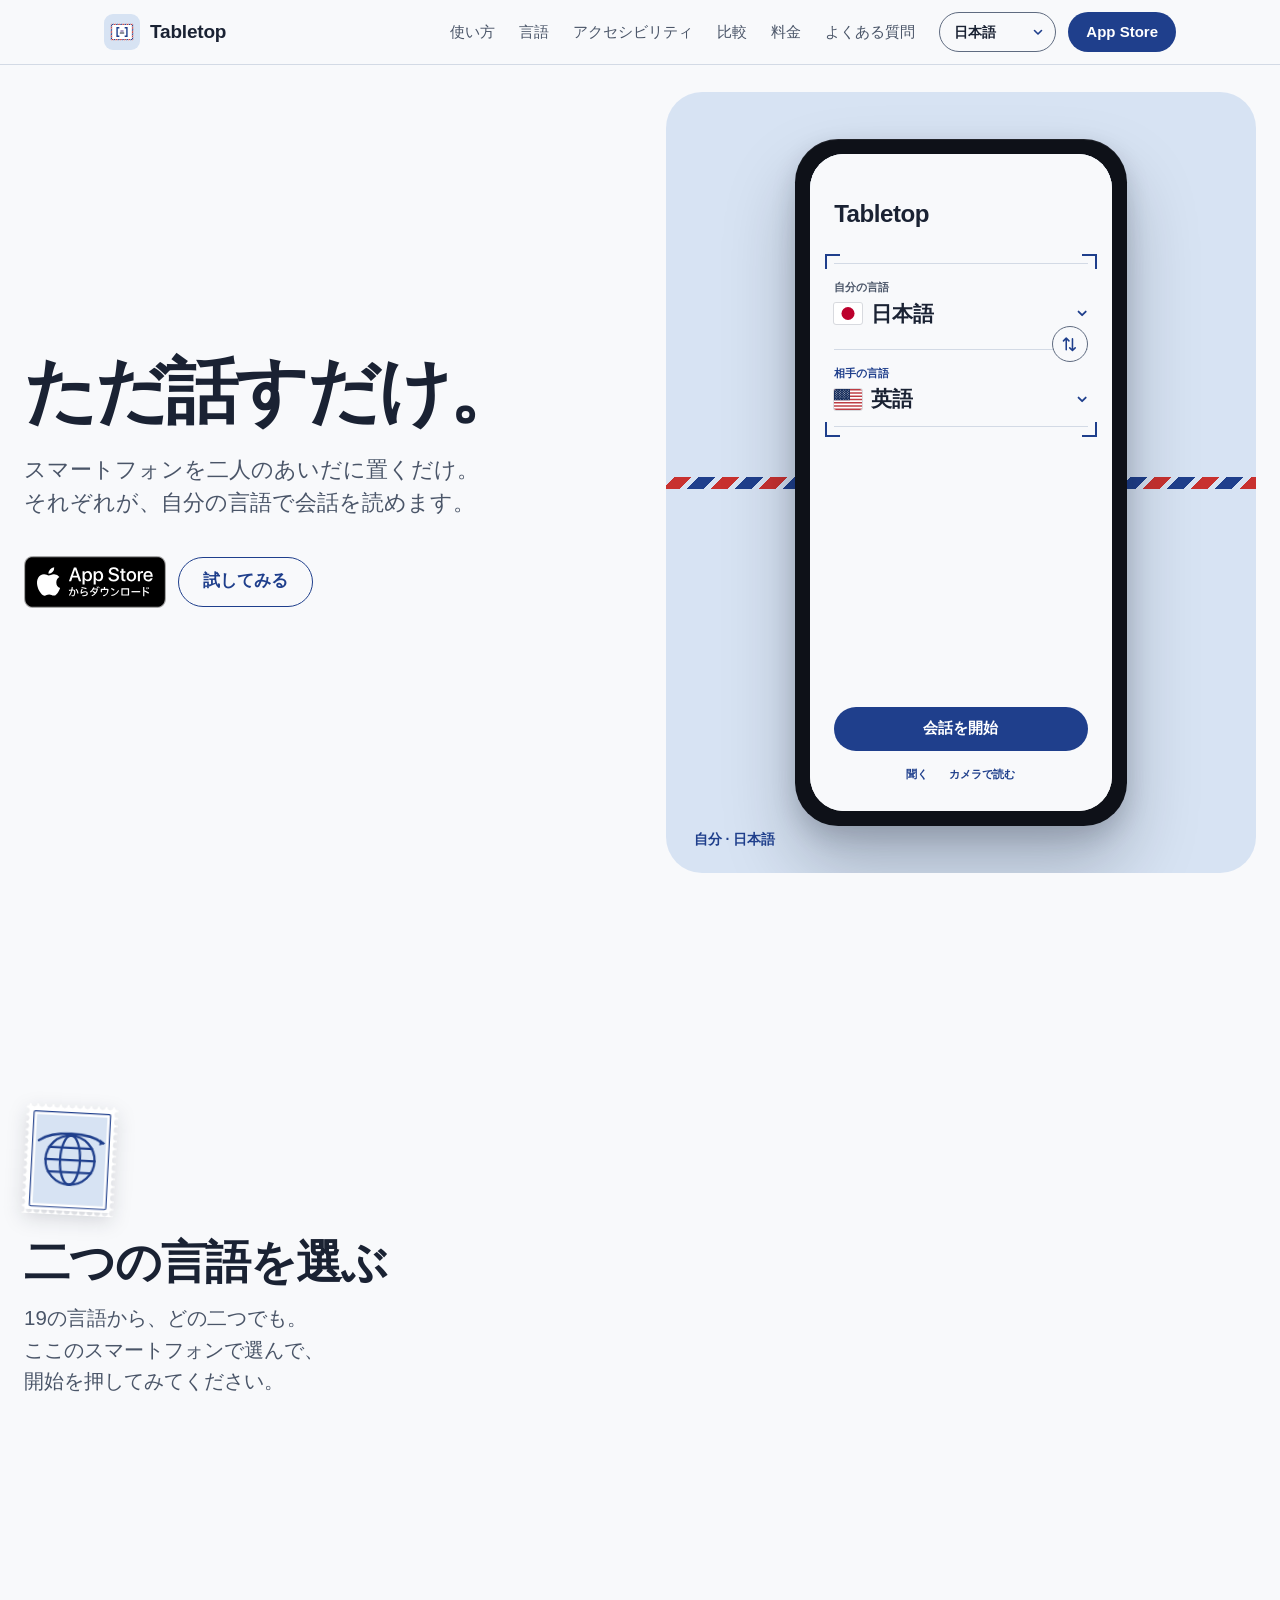
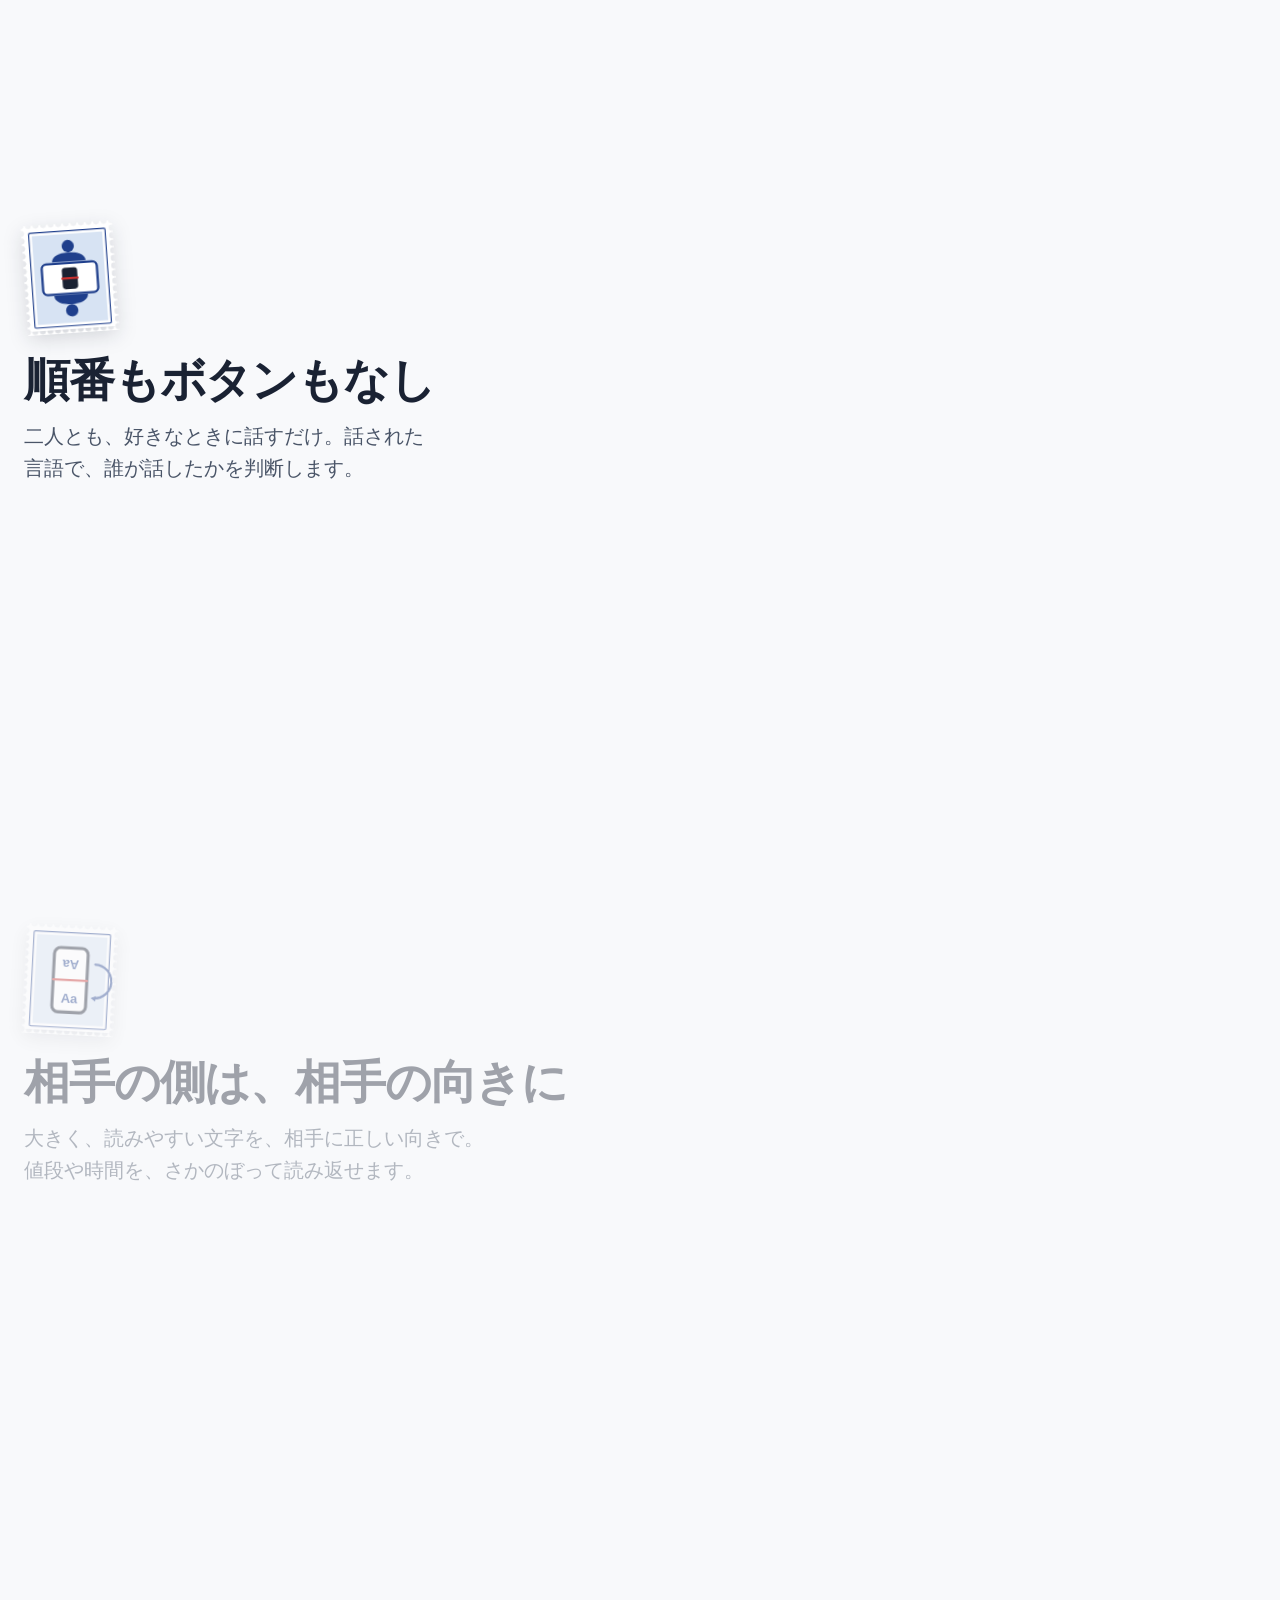
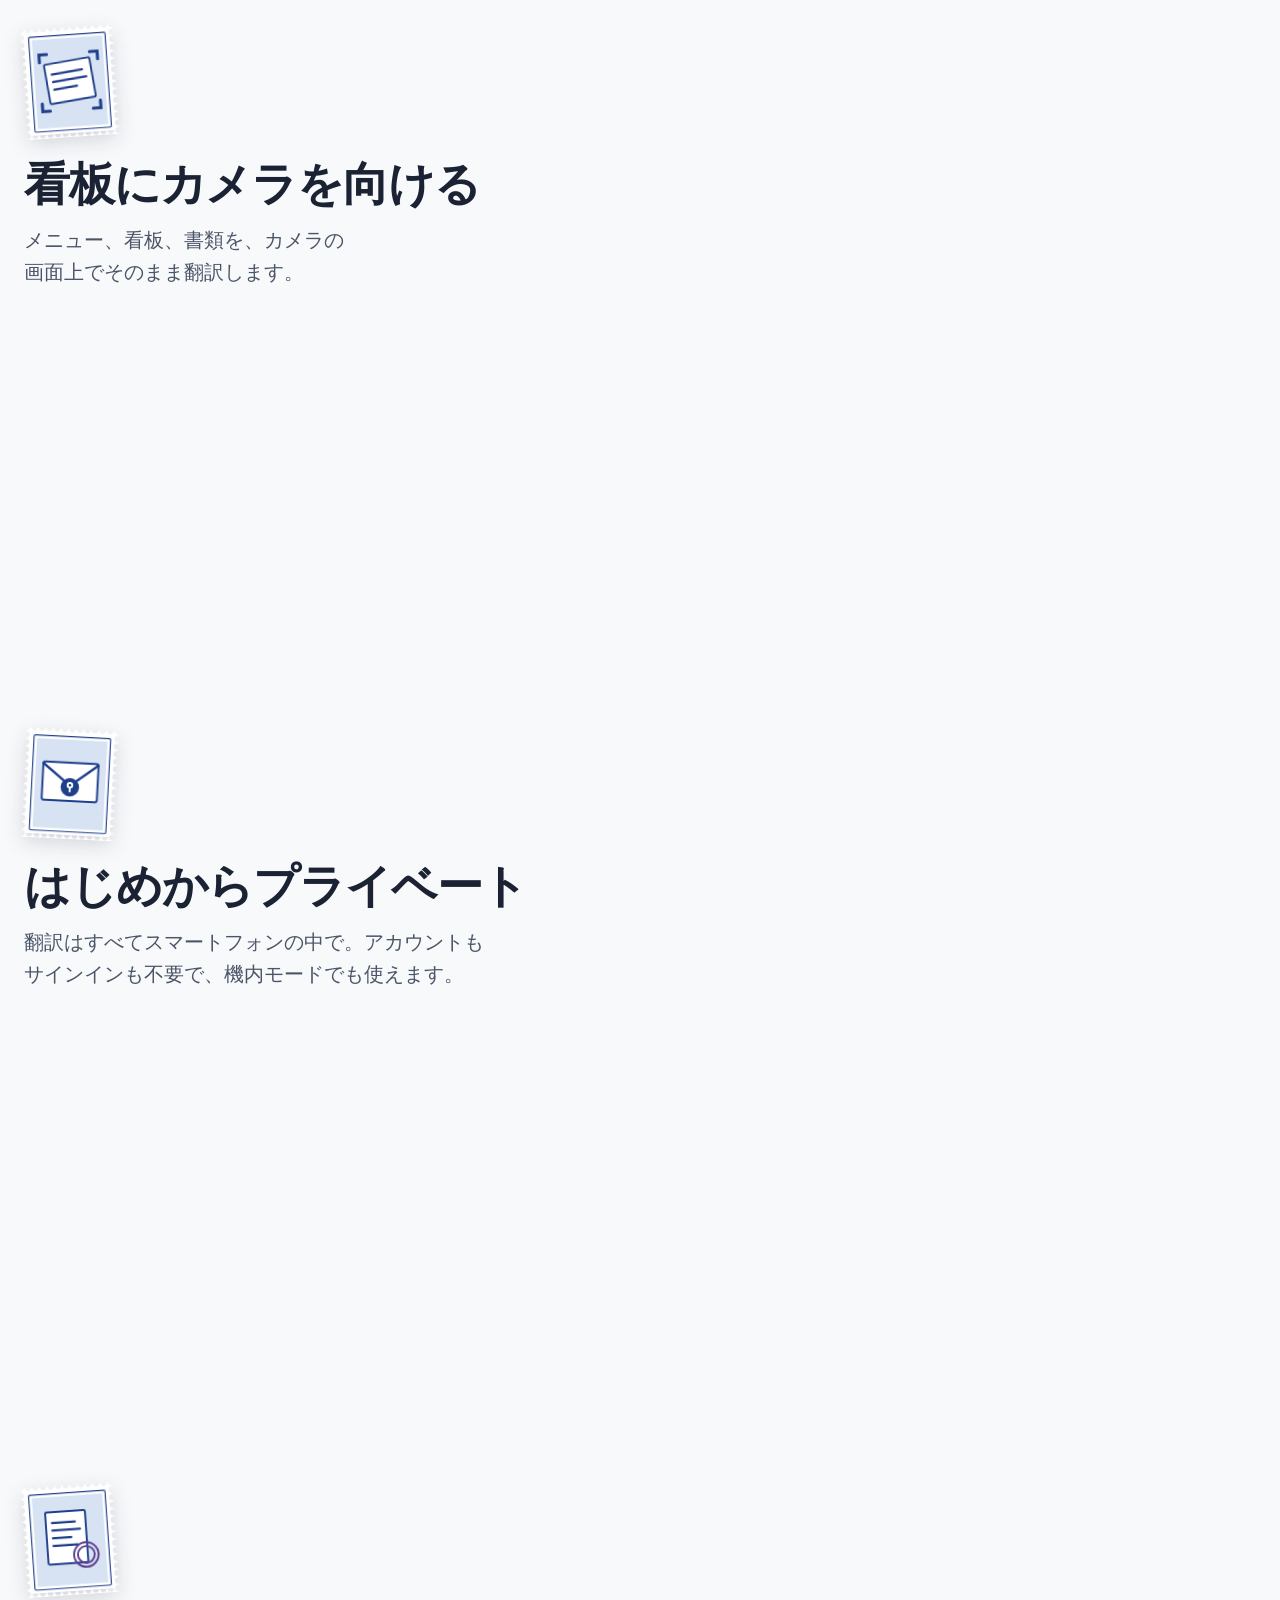
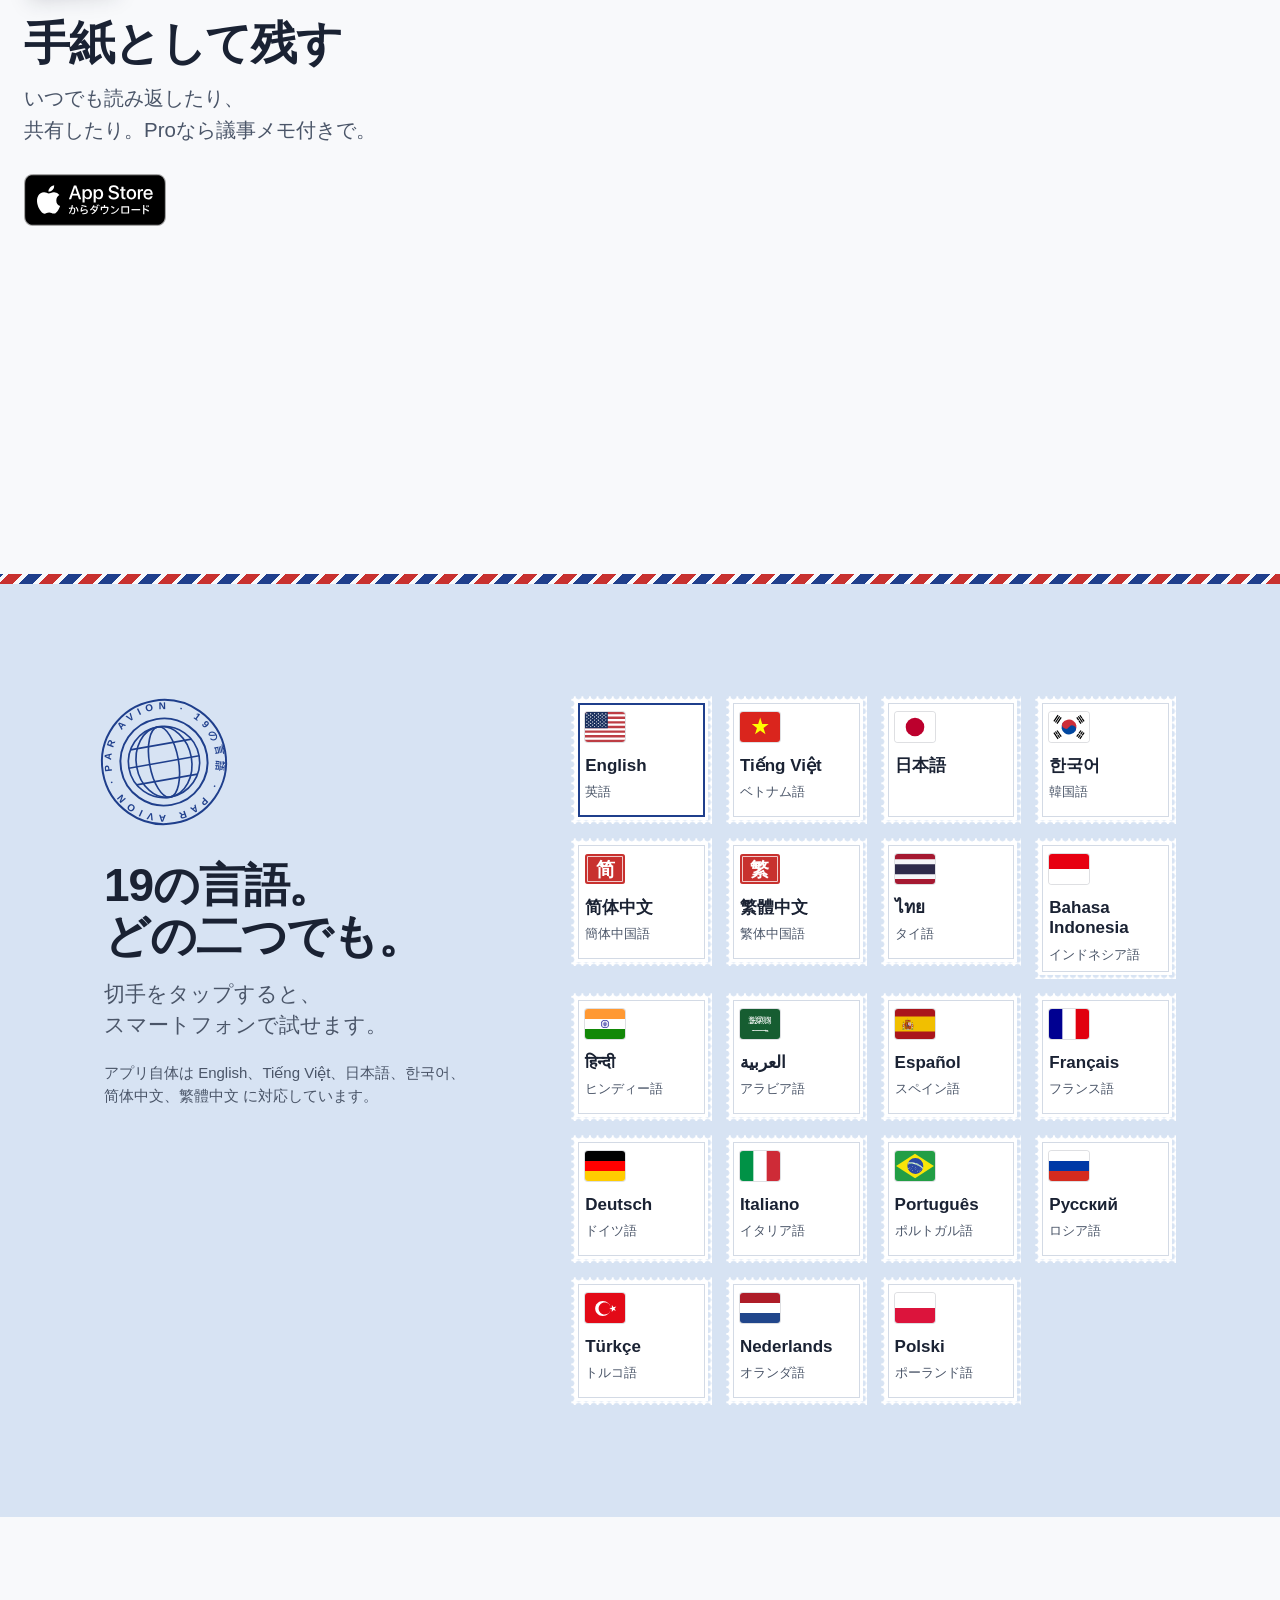
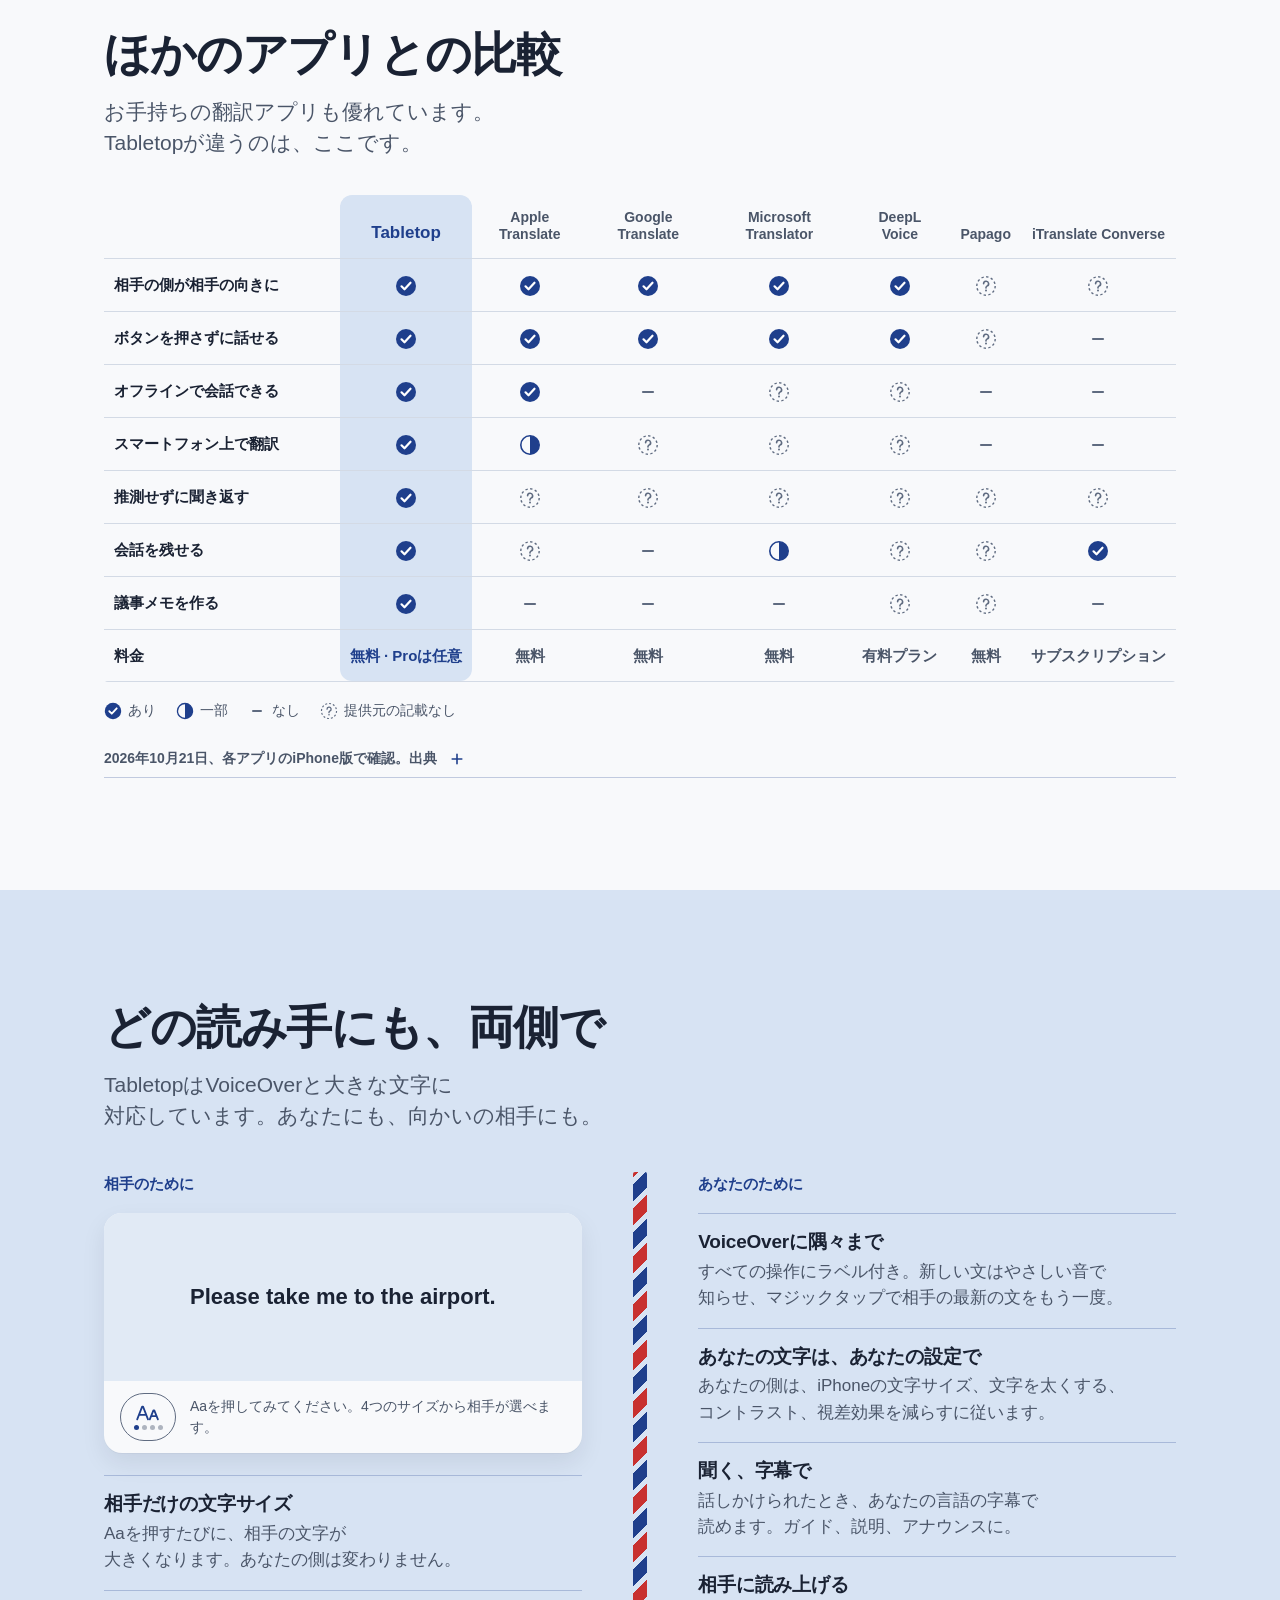
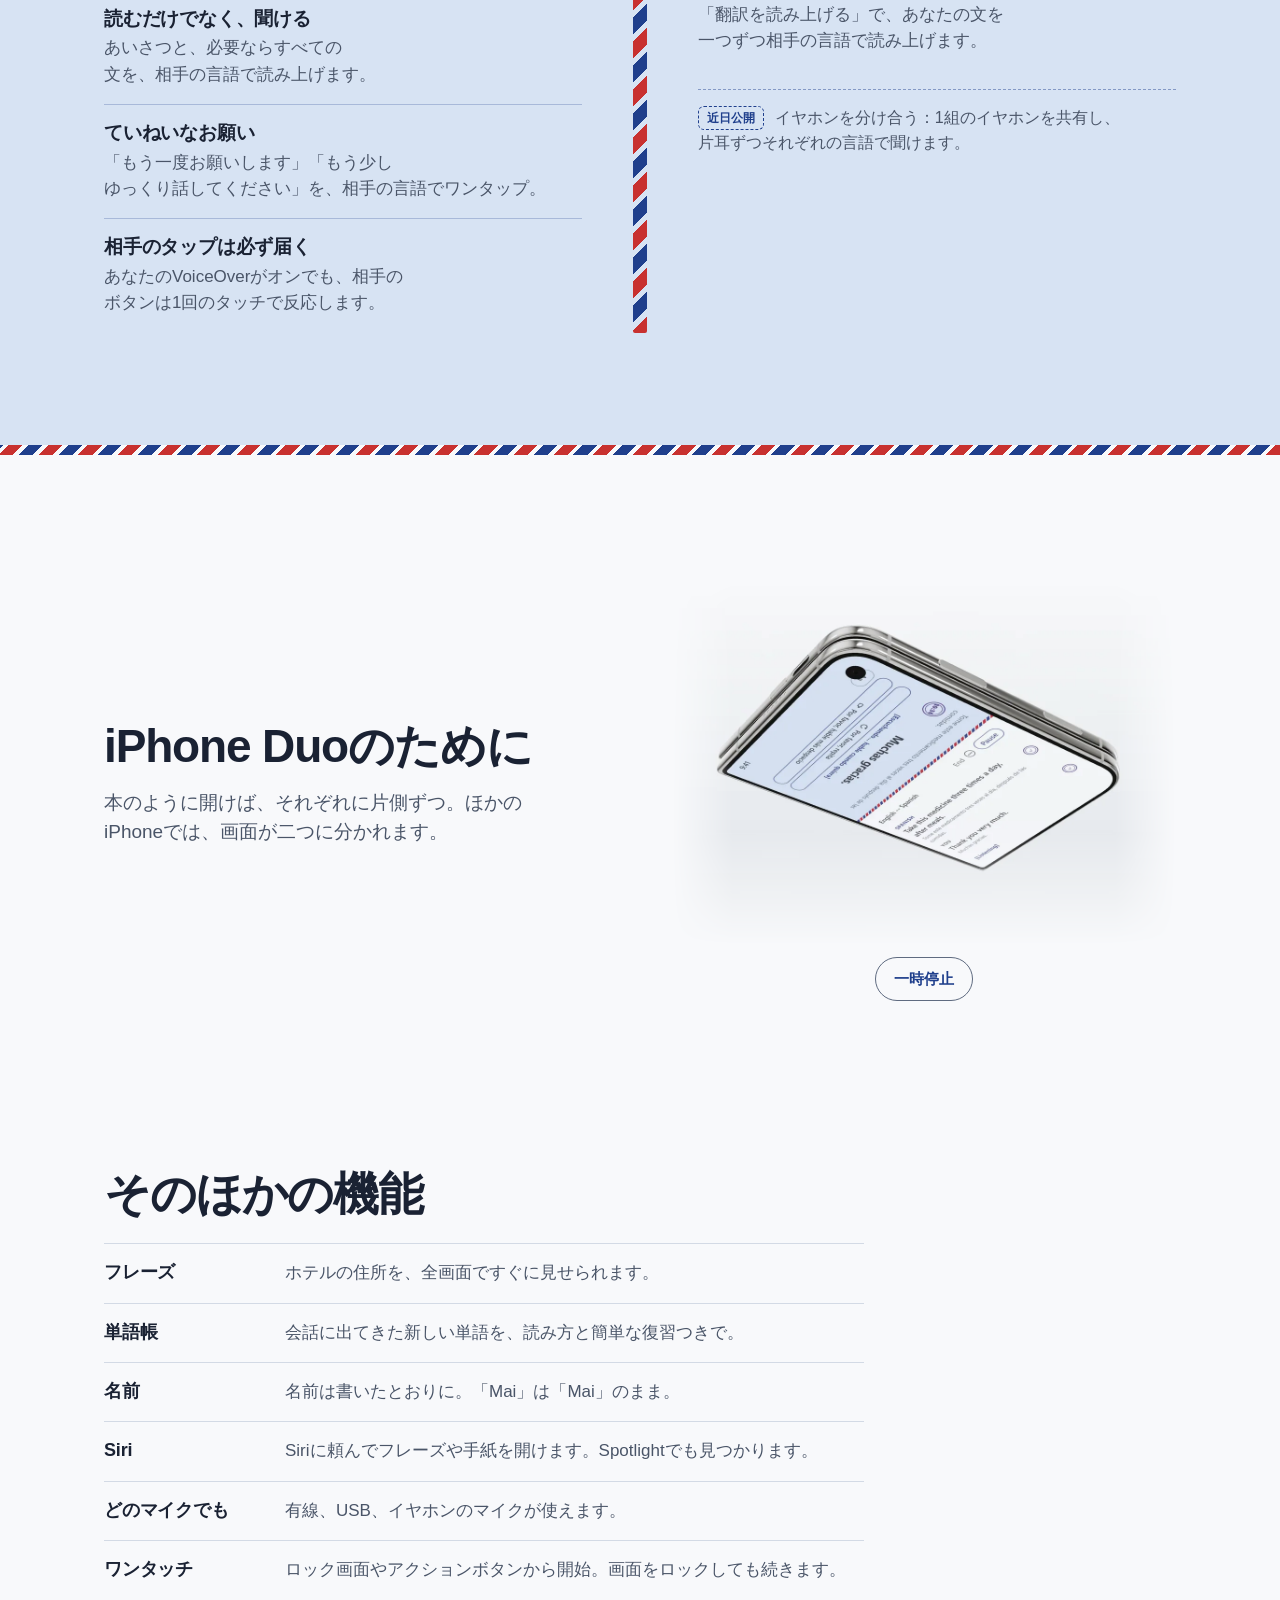
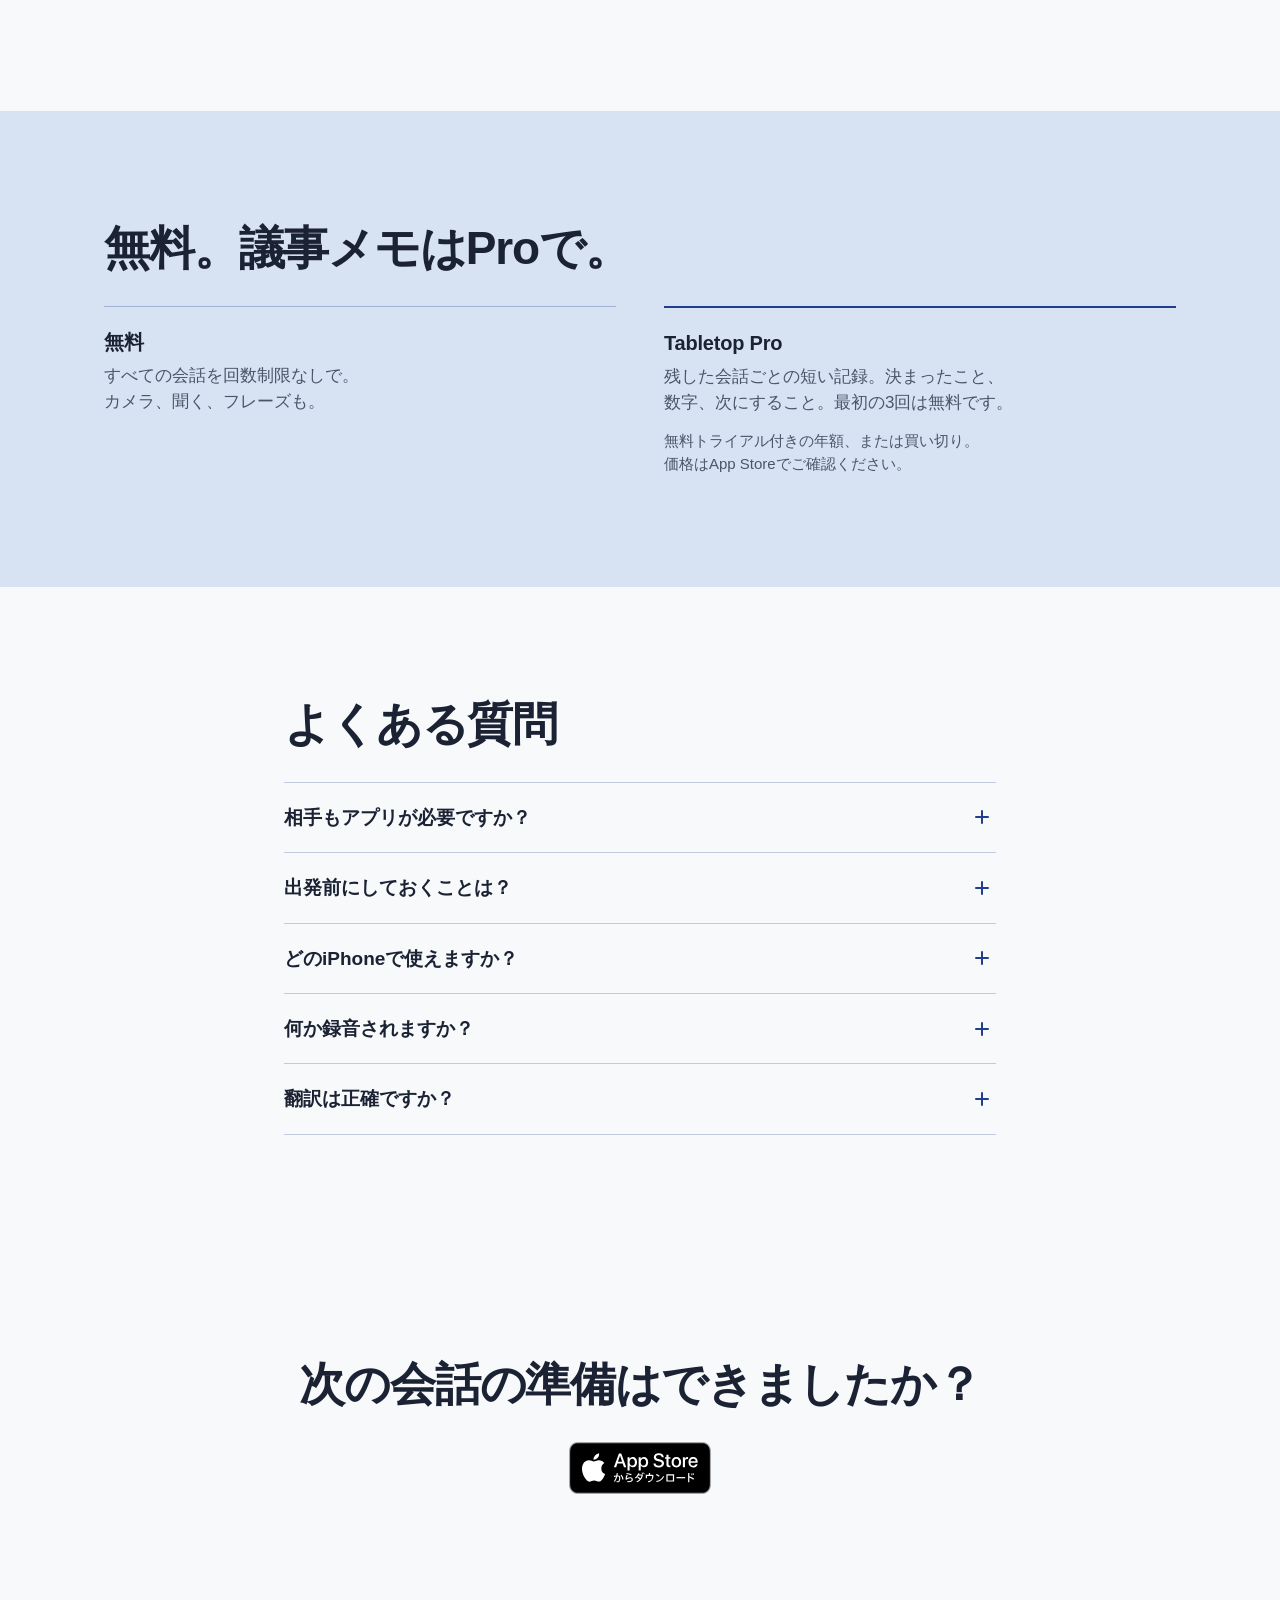
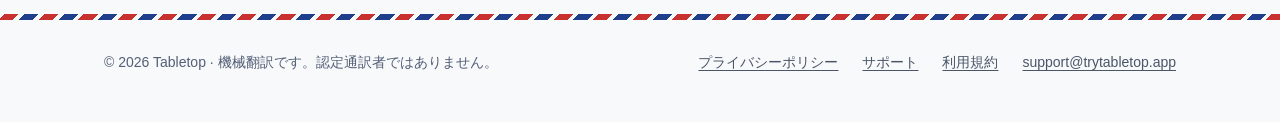
==== commit 5cc511da: "Home page: accessibility on both sides of the table, and the features we never mentioned A new secti" ====
--- a/ja/index.html
+++ b/ja/index.html
@@ -58,6 +58,7 @@
       <nav class="top__nav" aria-label="メイン" data-i18n-aria="aria.main">
         <a href="#ch1" data-i18n="nav.how">使い方</a>
         <a href="#languages" data-i18n="nav.languages">言語</a>
+        <a href="#access" data-i18n="nav.access">アクセシビリティ</a>
         <a href="#compare" data-i18n="nav.compare">比較</a>
         <a href="#pro" data-i18n="nav.pro">料金</a>
         <a href="#faq" data-i18n="nav.faq">よくある質問</a>
@@ -302,6 +303,49 @@
       </div>
     </section>
 
+    <!-- Both sides of the table: accessibility for the person across the table and for the owner, said once, with a
+         live Aa the visitor can press. The airmail seam divides the two, as it divides the screen. -->
+    <section class="section sheet access" id="access" aria-labelledby="access-title">
+      <div class="wrap">
+        <h2 id="access-title" data-i18n="acc.title">どの読み手にも、両側で</h2>
+        <p class="lede" data-i18n="acc.lede">TabletopはVoiceOverと大きな文字に対応しています。あなたにも、向かいの相手にも。</p>
+        <div class="access__grid">
+          <div class="access__side">
+            <p class="access__who" data-i18n="acc.them">相手のために</p>
+            <figure class="aa-demo js-aa" aria-labelledby="aa-caption">
+              <div class="aa-demo__sheet">
+                <p class="aa-demo__text js-aa-text" lang="en" data-i18n="acc.sample" data-i18n-lang="acc.sampleLang">Please take me to the airport.</p>
+              </div>
+              <div class="aa-demo__bar">
+                <button type="button" class="aa js-aa-button" aria-label="相手側の文字サイズ" data-i18n-aria="acc.aa">
+                  <svg viewBox="0 0 28 20" aria-hidden="true"><path d="M2 17 7.5 3h1L14 17M4.3 12h7.4M16 17l4-10h1l4 10M17.6 13.5h5.8"/></svg>
+                  <span class="aa__dots" aria-hidden="true"><i></i><i></i><i></i><i></i></span>
+                </button>
+                <figcaption id="aa-caption" data-i18n="acc.try">Aaを押してみてください。4つのサイズから相手が選べます。</figcaption>
+              </div>
+            </figure>
+            <div class="access__list">
+              <article><h3 data-i18n="acc.t1.t">相手だけの文字サイズ</h3><p data-i18n="acc.t1.d">Aaを押すたびに、相手の文字が大きくなります。あなたの側は変わりません。</p></article>
+              <article><h3 data-i18n="acc.t2.t">読むだけでなく、聞ける</h3><p data-i18n="acc.t2.d">あいさつと、必要ならすべての文を、相手の言語で読み上げます。</p></article>
+              <article><h3 data-i18n="acc.t3.t">ていねいなお願い</h3><p data-i18n="acc.t3.d">「もう一度お願いします」「もう少しゆっくり話してください」を、相手の言語でワンタップ。</p></article>
+              <article><h3 data-i18n="acc.t4.t">相手のタップは必ず届く</h3><p data-i18n="acc.t4.d">あなたのVoiceOverがオンでも、相手のボタンは1回のタッチで反応します。</p></article>
+            </div>
+          </div>
+          <div class="access__seam" aria-hidden="true"></div>
+          <div class="access__side">
+            <p class="access__who" data-i18n="acc.you">あなたのために</p>
+            <div class="access__list">
+              <article><h3 data-i18n="acc.y1.t">VoiceOverに隅々まで</h3><p data-i18n="acc.y1.d">すべての操作にラベル付き。新しい文はやさしい音で知らせ、マジックタップで相手の最新の文をもう一度。</p></article>
+              <article><h3 data-i18n="acc.y2.t">あなたの文字は、あなたの設定で</h3><p data-i18n="acc.y2.d">あなたの側は、iPhoneの文字サイズ、文字を太くする、コントラスト、視差効果を減らすに従います。</p></article>
+              <article><h3 data-i18n="acc.y3.t">聞く、字幕で</h3><p data-i18n="acc.y3.d">話しかけられたとき、あなたの言語の字幕で読めます。ガイド、説明、アナウンスに。</p></article>
+              <article><h3 data-i18n="acc.y4.t">相手に読み上げる</h3><p data-i18n="acc.y4.d">「翻訳を読み上げる」で、あなたの文を一つずつ相手の言語で読み上げます。</p></article>
+            </div>
+            <p class="access__soon"><span class="soon" data-i18n="acc.soon">近日公開</span> <span data-i18n="acc.split">イヤホンを分け合う：1組のイヤホンを共有し、片耳ずつそれぞれの言語で聞けます。</span></p>
+          </div>
+        </div>
+      </div>
+    </section>
+
     <div class="airmail" role="presentation"></div>
 
     <!-- iPhone Duo: the unfolding video (a 3D mockup of Tabletop's real screens, see duo.css). It loads and plays only
@@ -333,10 +377,12 @@
       <div class="wrap">
         <h2 data-i18n="also.title">そのほかの機能</h2>
         <div class="also">
-          <article><h3 data-i18n="also.1.t">聞く</h3><p data-i18n="also.1.d">話しかけられたとき、あなたの言語で字幕を表示します。ガイド、説明、アナウンスに。</p></article>
           <article><h3 data-i18n="also.2.t">フレーズ</h3><p data-i18n="also.2.d">ホテルの住所を、全画面ですぐに見せられます。</p></article>
+          <article><h3 data-i18n="also.5.t">単語帳</h3><p data-i18n="also.5.d">会話に出てきた新しい単語を、読み方と簡単な復習つきで。</p></article>
           <article><h3 data-i18n="also.3.t">名前</h3><p data-i18n="also.3.d">名前は書いたとおりに。「Mai」は「Mai」のまま。</p></article>
-          <article><h3 data-i18n="also.4.t">ワンタッチ</h3><p data-i18n="also.4.d">ロック画面やアクションボタンから開始できます。</p></article>
+          <article><h3 data-i18n="also.6.t">Siri</h3><p data-i18n="also.6.d">Siriに頼んでフレーズや手紙を開けます。Spotlightでも見つかります。</p></article>
+          <article><h3 data-i18n="also.7.t">どのマイクでも</h3><p data-i18n="also.7.d">有線、USB、イヤホンのマイクが使えます。</p></article>
+          <article><h3 data-i18n="also.4.t">ワンタッチ</h3><p data-i18n="also.4.d">ロック画面やアクションボタンから開始。画面をロックしても続きます。</p></article>
         </div>
       </div>
     </section>
--- a/styles.css
+++ b/styles.css
@@ -536,3 +536,57 @@
   .cmp__txt { white-space: normal; font-size: 12px; }
   [data-v]::before { width: 20px; height: 20px; }
 }
+
+/* ---------- Both sides of the table: accessibility ----------
+   Two columns divided by the airmail seam, as the screen is: what the person across the table gets, and what you get.
+   Their column carries a live Aa: the sample line grows a step at each press and the dots show where it is. */
+.access .lede { max-width: 32em; margin-bottom: 40px; }
+.access__grid { display: grid; grid-template-columns: minmax(0, 1fr) 14px minmax(0, 1fr); gap: 0 clamp(28px, 4vw, 56px); align-items: start; }
+.access__seam {
+  align-self: stretch; width: 14px; border-radius: 2px;
+  background: repeating-linear-gradient(-45deg, var(--border-red) 0 12px, var(--sheet) 12px 17px, var(--border-blue) 17px 29px, var(--sheet) 29px 34px);
+}
+.access__who { font-weight: 700; font-size: 15px; color: var(--par-avion); margin-bottom: 18px; }
+.access__list article { padding: 16px 0; border-top: 1px solid color-mix(in srgb, var(--par-avion) 25%, transparent); }
+.access__list h3 { font-size: 19px; margin-bottom: 4px; }
+.access__list p { color: var(--secondary); font-size: 17px; max-width: 28em; text-wrap: balance; }
+.access__soon { margin-top: 18px; padding-top: 16px; border-top: 1px dashed color-mix(in srgb, var(--par-avion) 45%, transparent); color: var(--secondary); font-size: 16px; text-wrap: pretty; }
+.soon { display: inline-block; font-size: 12px; font-weight: 700; letter-spacing: 0.06em; text-transform: uppercase; color: var(--par-avion);
+  border: 1.5px dashed var(--par-avion); border-radius: 6px; padding: 2px 8px; margin-right: 6px; vertical-align: 1px; }
+:lang(ja) .soon, :lang(ko) .soon, :lang(zh-Hans) .soon, :lang(zh-Hant) .soon { letter-spacing: 0; }
+
+/* The live Aa: their half's sheet, the app's own control. */
+.aa-demo { margin: 0 0 22px; background: var(--ground); border-radius: 18px; overflow: hidden; box-shadow: 0 1px 0 rgba(26,34,51,.04), 0 10px 24px rgba(10,18,36,.08); }
+.aa-demo__sheet { min-height: 168px; display: flex; align-items: center; justify-content: center; padding: 24px; background: color-mix(in srgb, var(--sheet) 70%, var(--ground)); }
+.aa-demo__text { font: 700 22px/1.25 var(--display); color: var(--ink); text-align: center; transition: font-size .35s cubic-bezier(.16, 1, .3, 1); }
+.js-aa[data-step="1"] .aa-demo__text { font-size: 27px; }
+.js-aa[data-step="2"] .aa-demo__text { font-size: 33px; }
+.js-aa[data-step="3"] .aa-demo__text { font-size: 41px; }
+.aa-demo__bar { display: flex; align-items: center; gap: 14px; padding: 12px 16px; }
+.aa-demo figcaption { margin: 0; text-align: left; font-size: 14px; color: var(--secondary); }
+.aa {
+  flex: none; display: inline-flex; flex-direction: column; align-items: center; justify-content: center; gap: 3px;
+  min-width: 56px; min-height: 48px; padding: 6px 12px; border-radius: 999px; cursor: pointer;
+  background: var(--ground); color: var(--par-avion); border: 1px solid var(--control-edge);
+}
+.aa:hover { border-color: var(--par-avion); }
+.aa:focus-visible { outline: 2px solid var(--par-avion); outline-offset: 3px; }
+.aa svg { width: 26px; height: 18px; fill: none; stroke: currentColor; stroke-width: 2; stroke-linecap: round; stroke-linejoin: round; }
+.aa__dots { display: flex; gap: 3px; }
+.aa__dots i { width: 5px; height: 5px; border-radius: 50%; background: color-mix(in srgb, var(--tertiary) 45%, transparent); }
+.js-aa[data-step="0"] .aa__dots i:nth-child(-n+1),
+.js-aa[data-step="1"] .aa__dots i:nth-child(-n+2),
+.js-aa[data-step="2"] .aa__dots i:nth-child(-n+3),
+.js-aa[data-step="3"] .aa__dots i { background: var(--par-avion); }
+.aa__dots i:first-child { background: var(--par-avion); }
+@media (prefers-reduced-motion: reduce) { .aa-demo__text { transition: none; } }
+@media (max-width: 800px) {
+  .access__grid { grid-template-columns: 1fr; }
+  .access__seam { width: auto; height: 12px; margin: 28px 0; }
+}
+
+/* Japanese and Chinese headlines are one phrase that can't break: sized so "ただ話すだけ。" fits its column whole. */
+:lang(ja) .story__copy h1, :lang(zh-Hans) .story__copy h1, :lang(zh-Hant) .story__copy h1 { font-size: clamp(44px, 5.6vw, 80px); }
+@media (max-width: 900px) {
+  :lang(ja) .story__copy h1, :lang(zh-Hans) .story__copy h1, :lang(zh-Hant) .story__copy h1 { font-size: clamp(36px, 12vw, 64px); }
+}
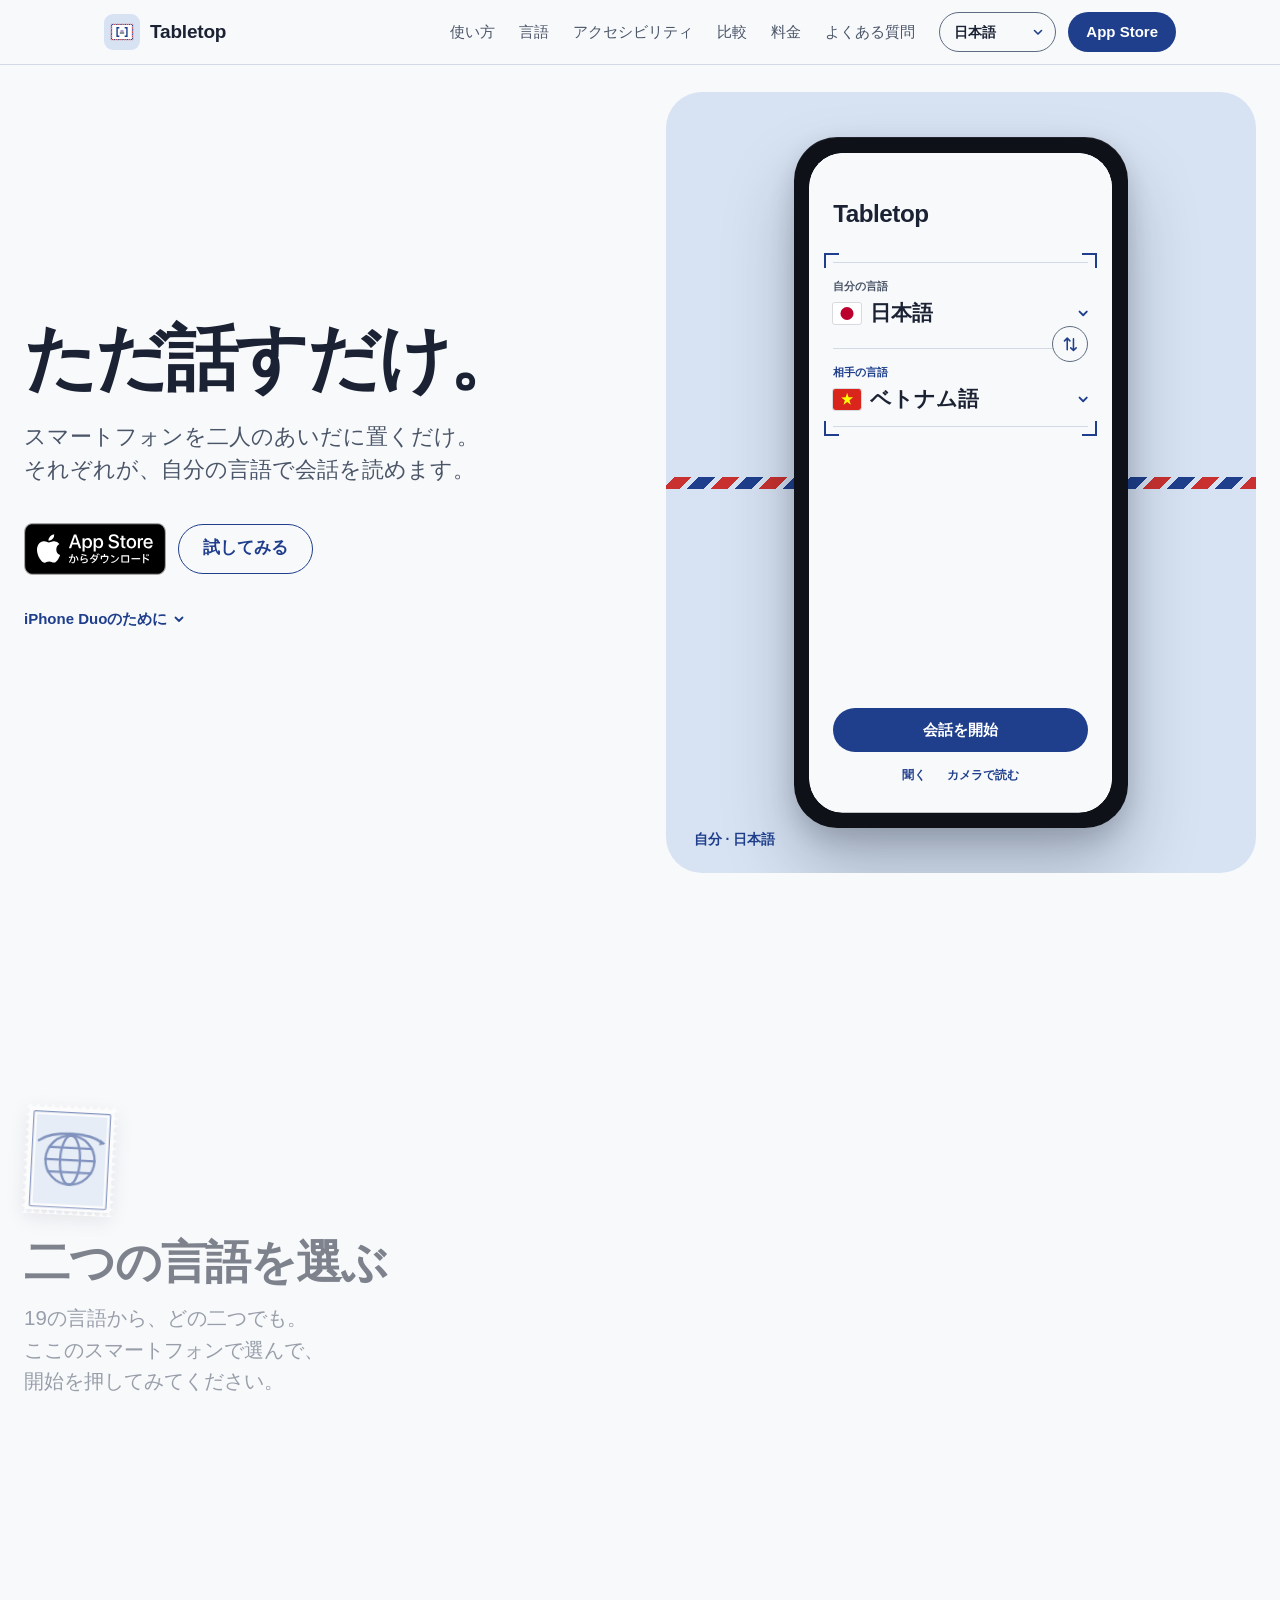
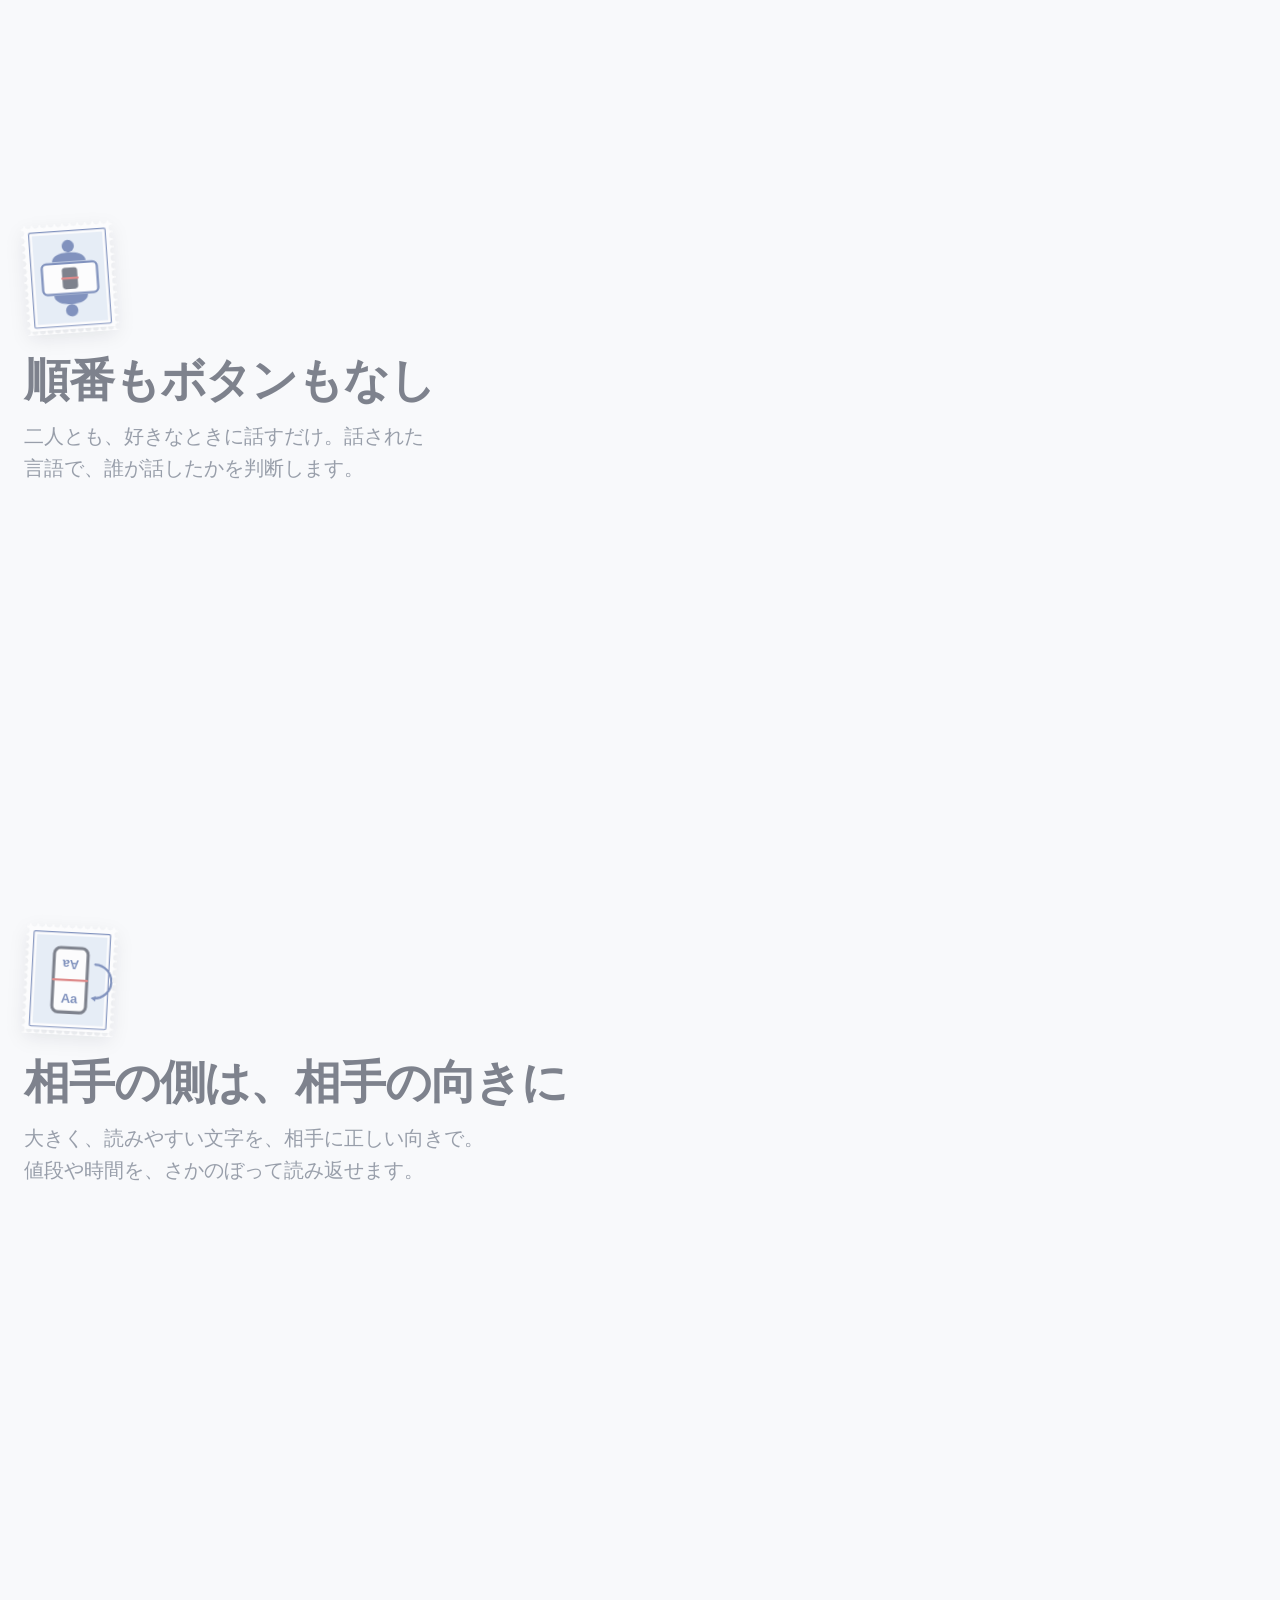
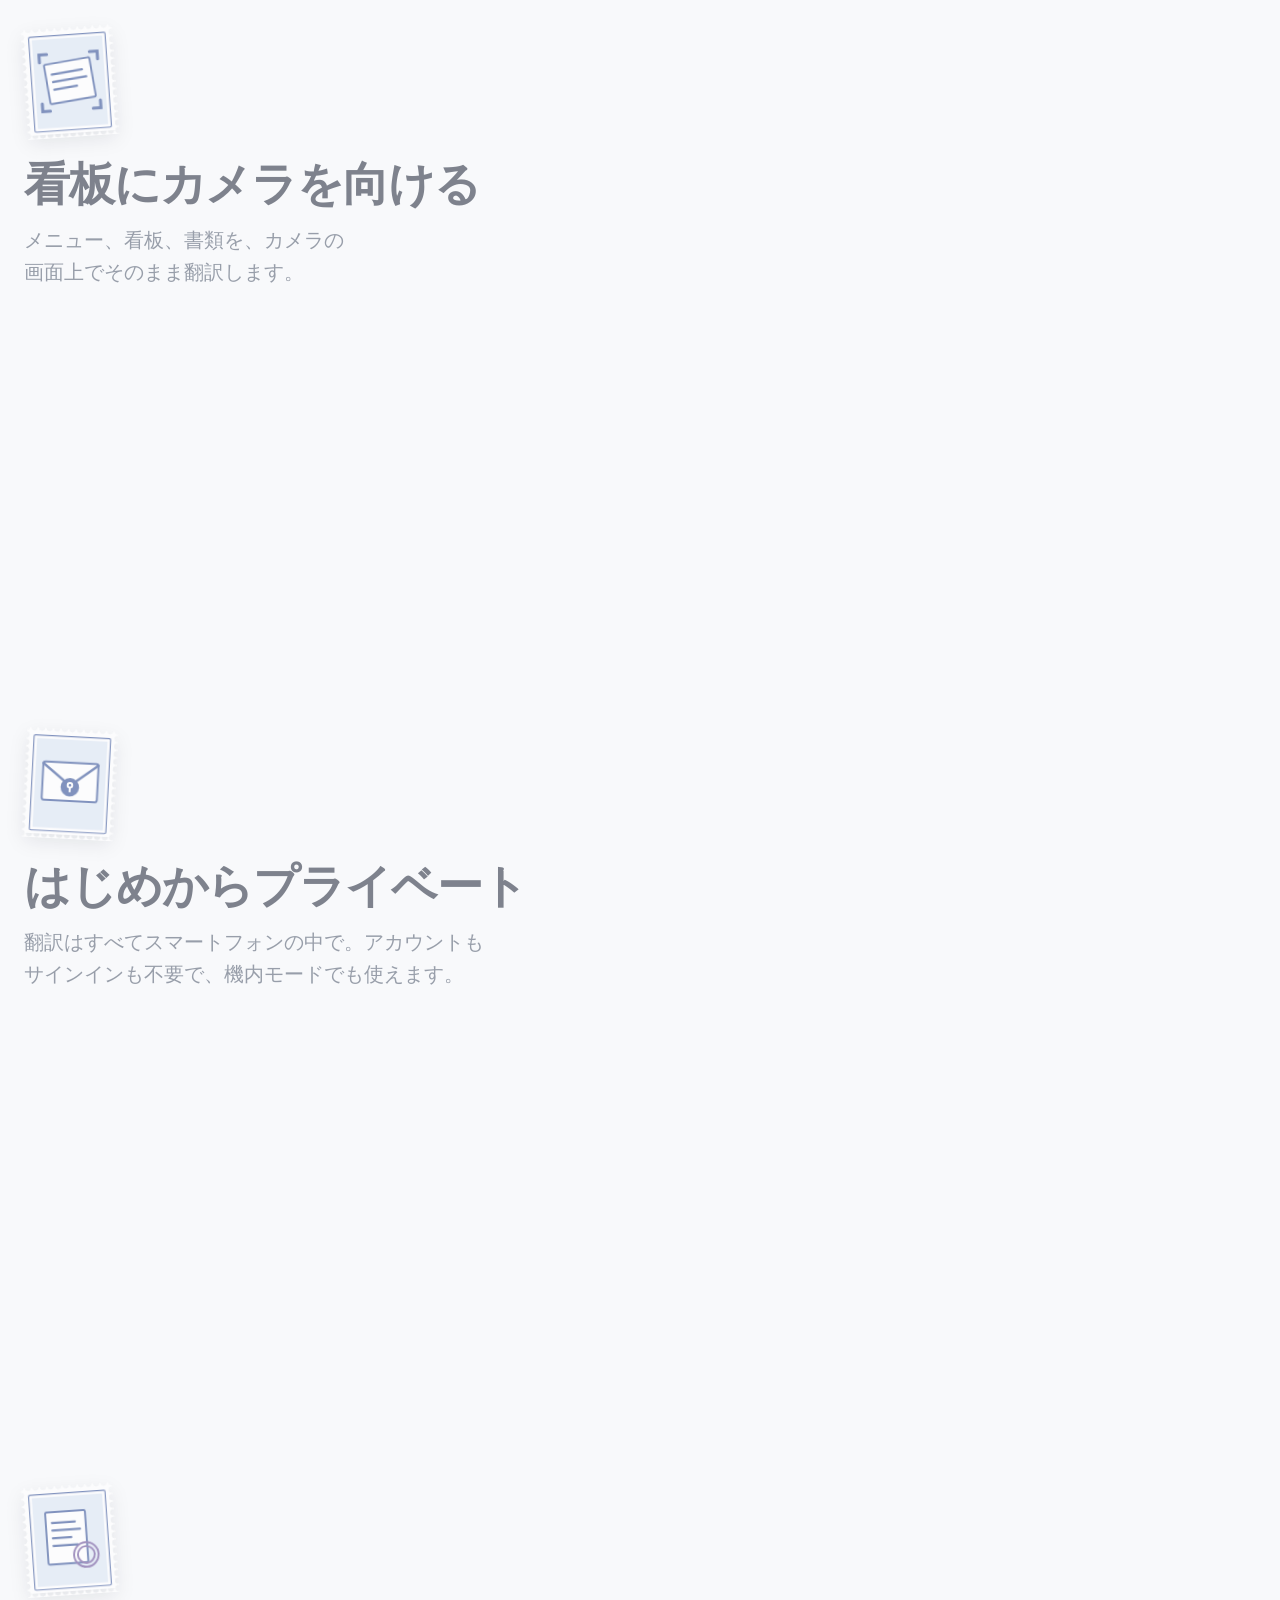
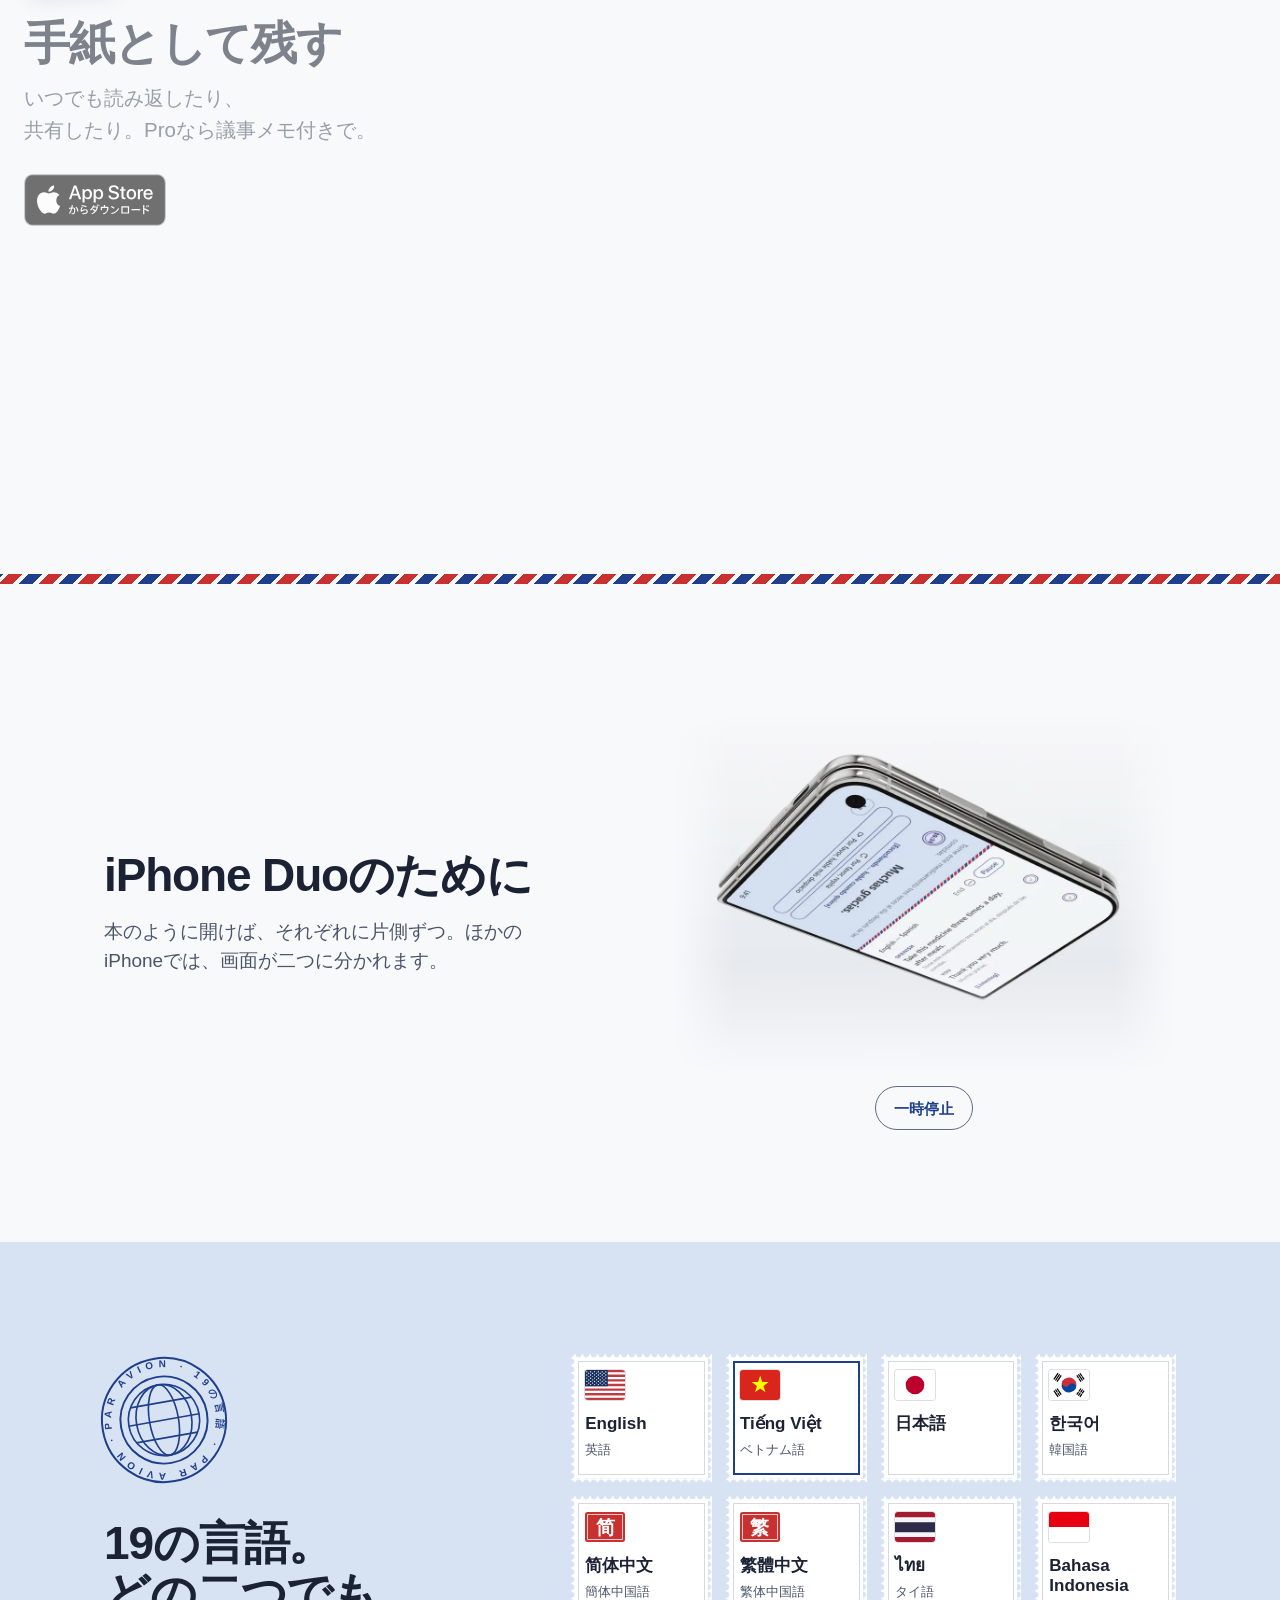
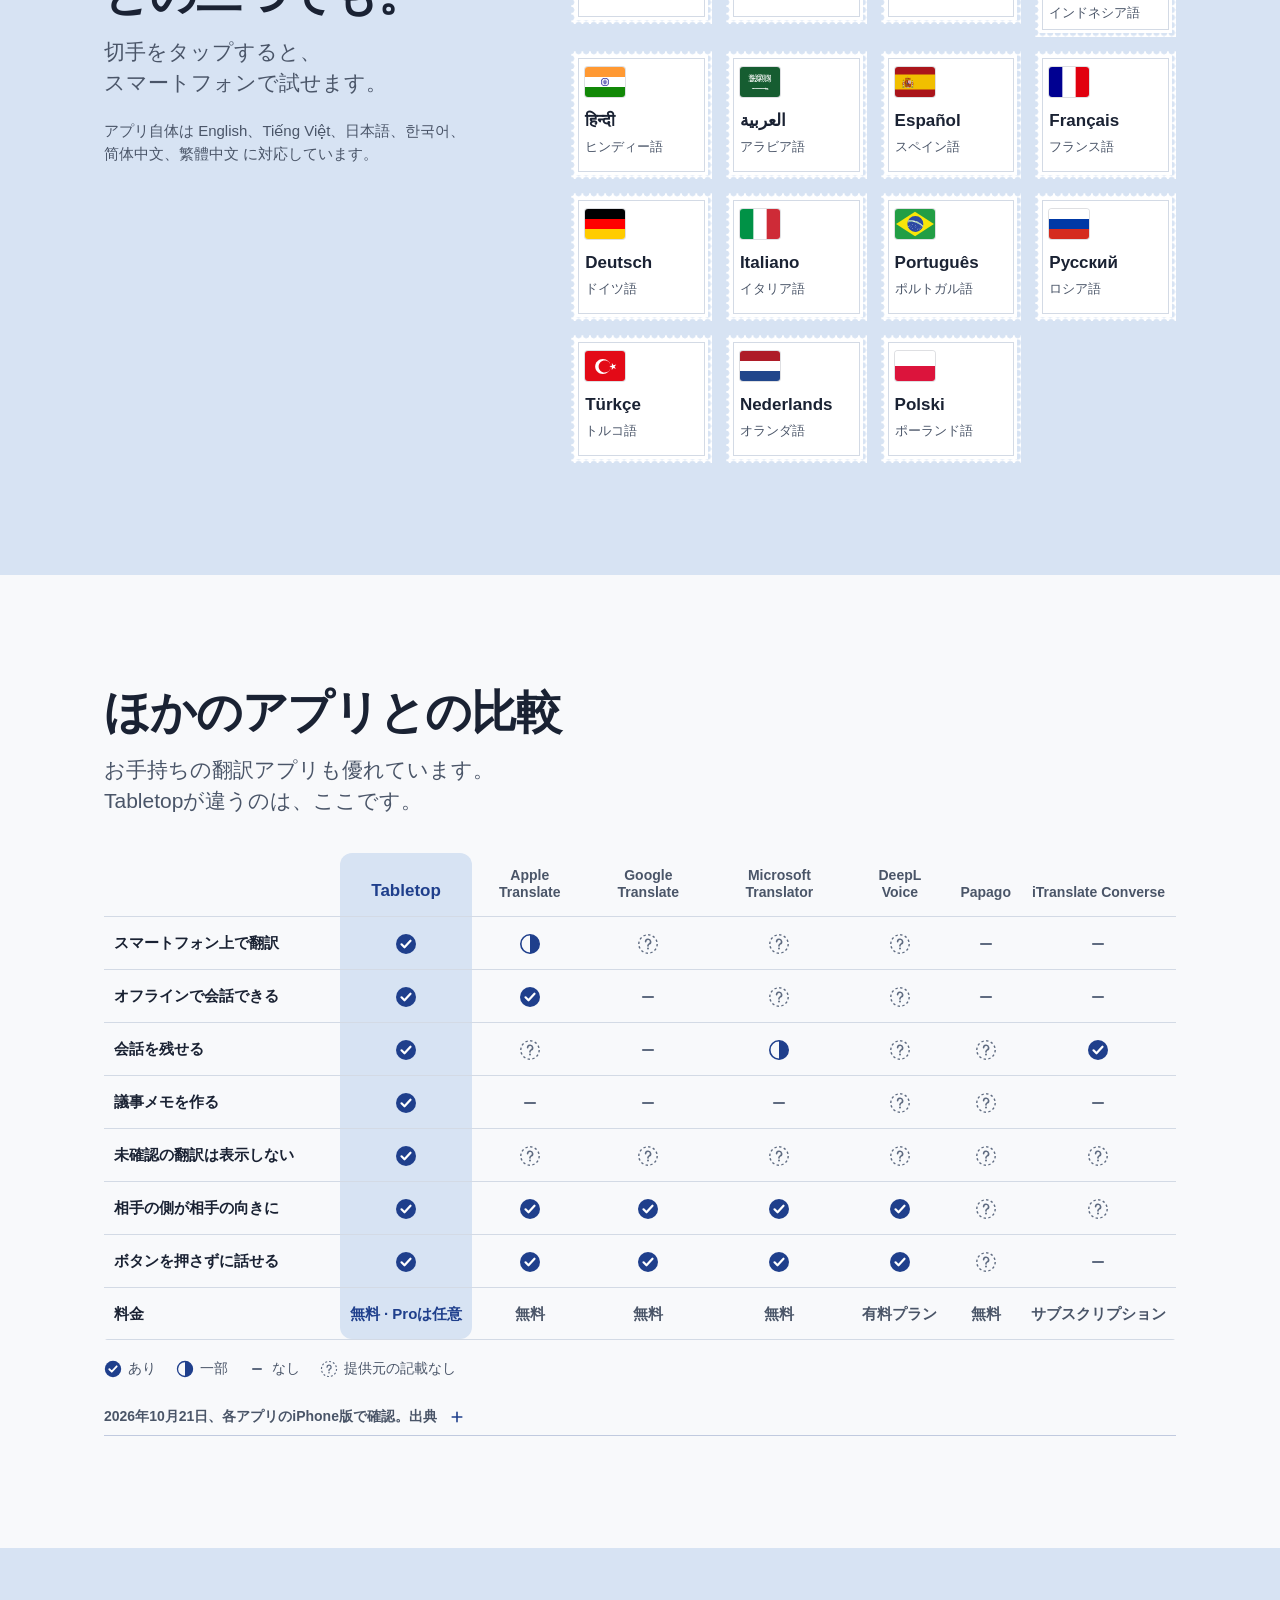
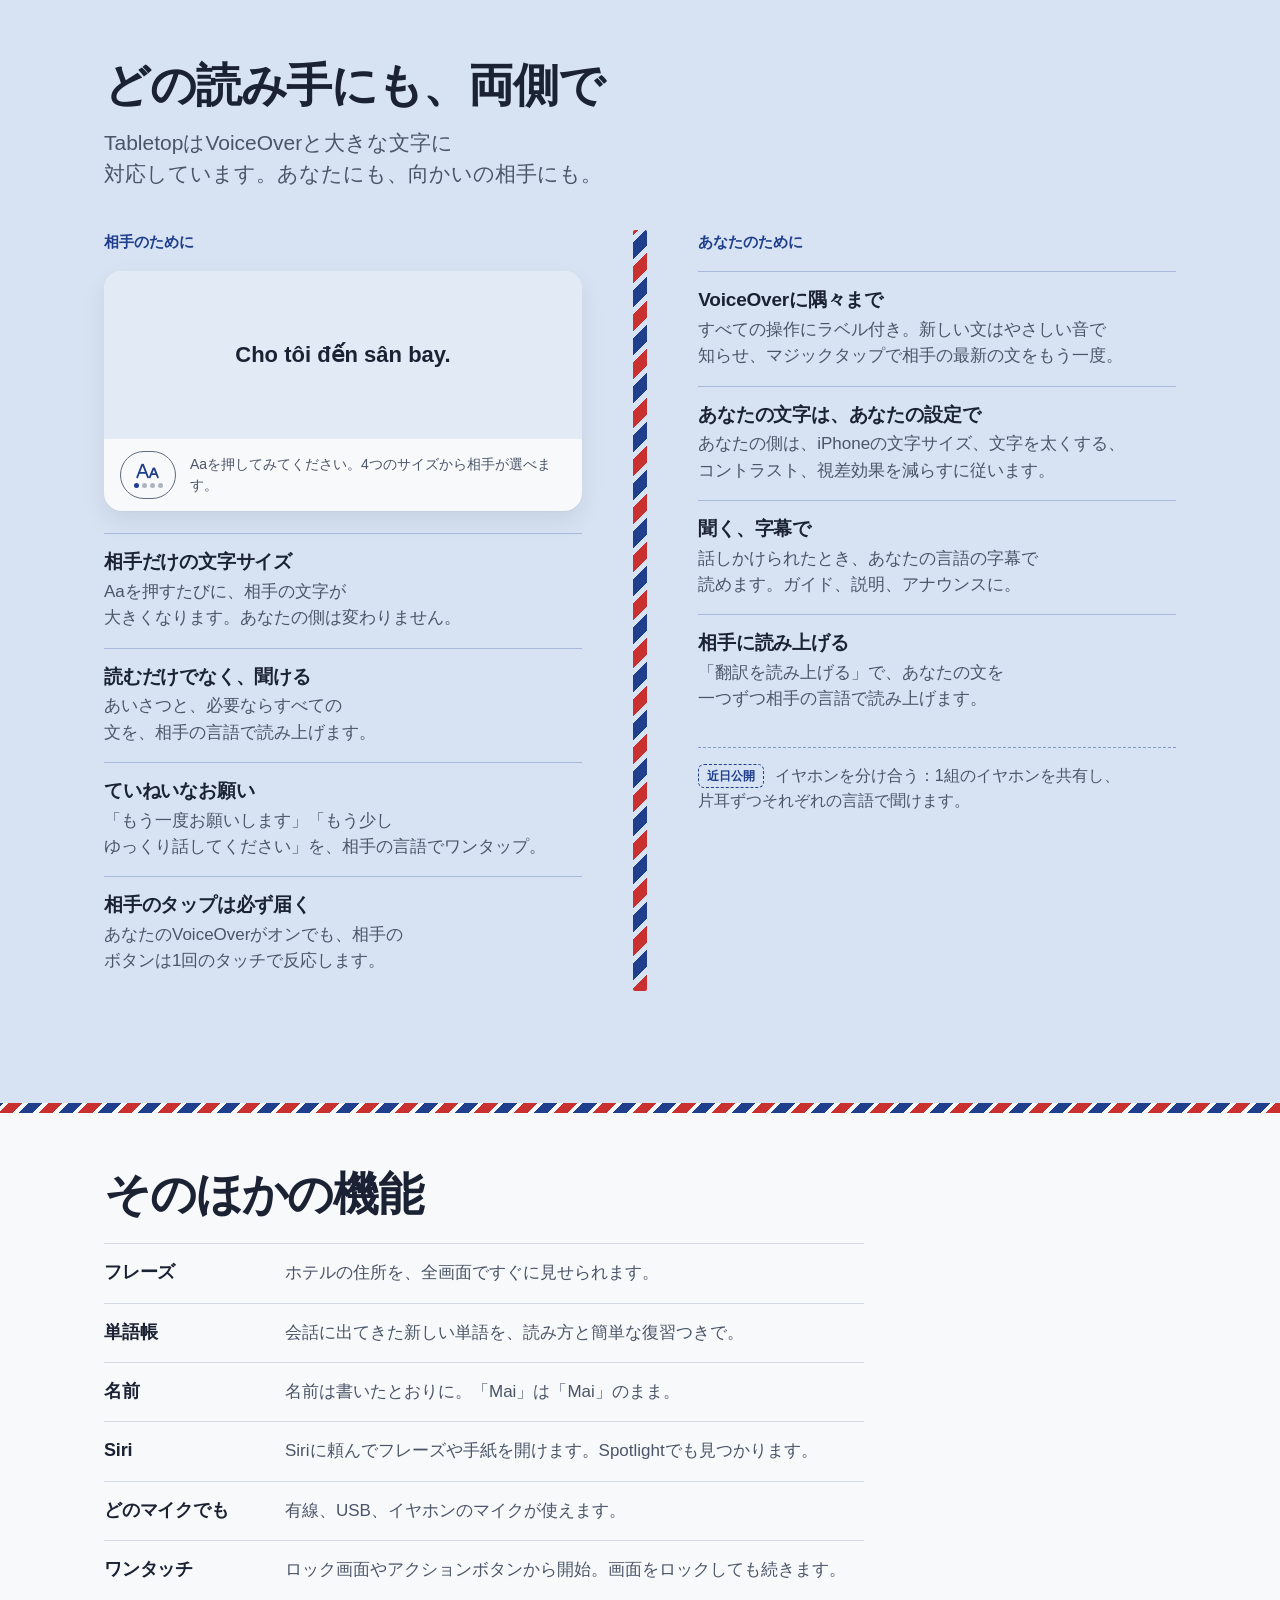
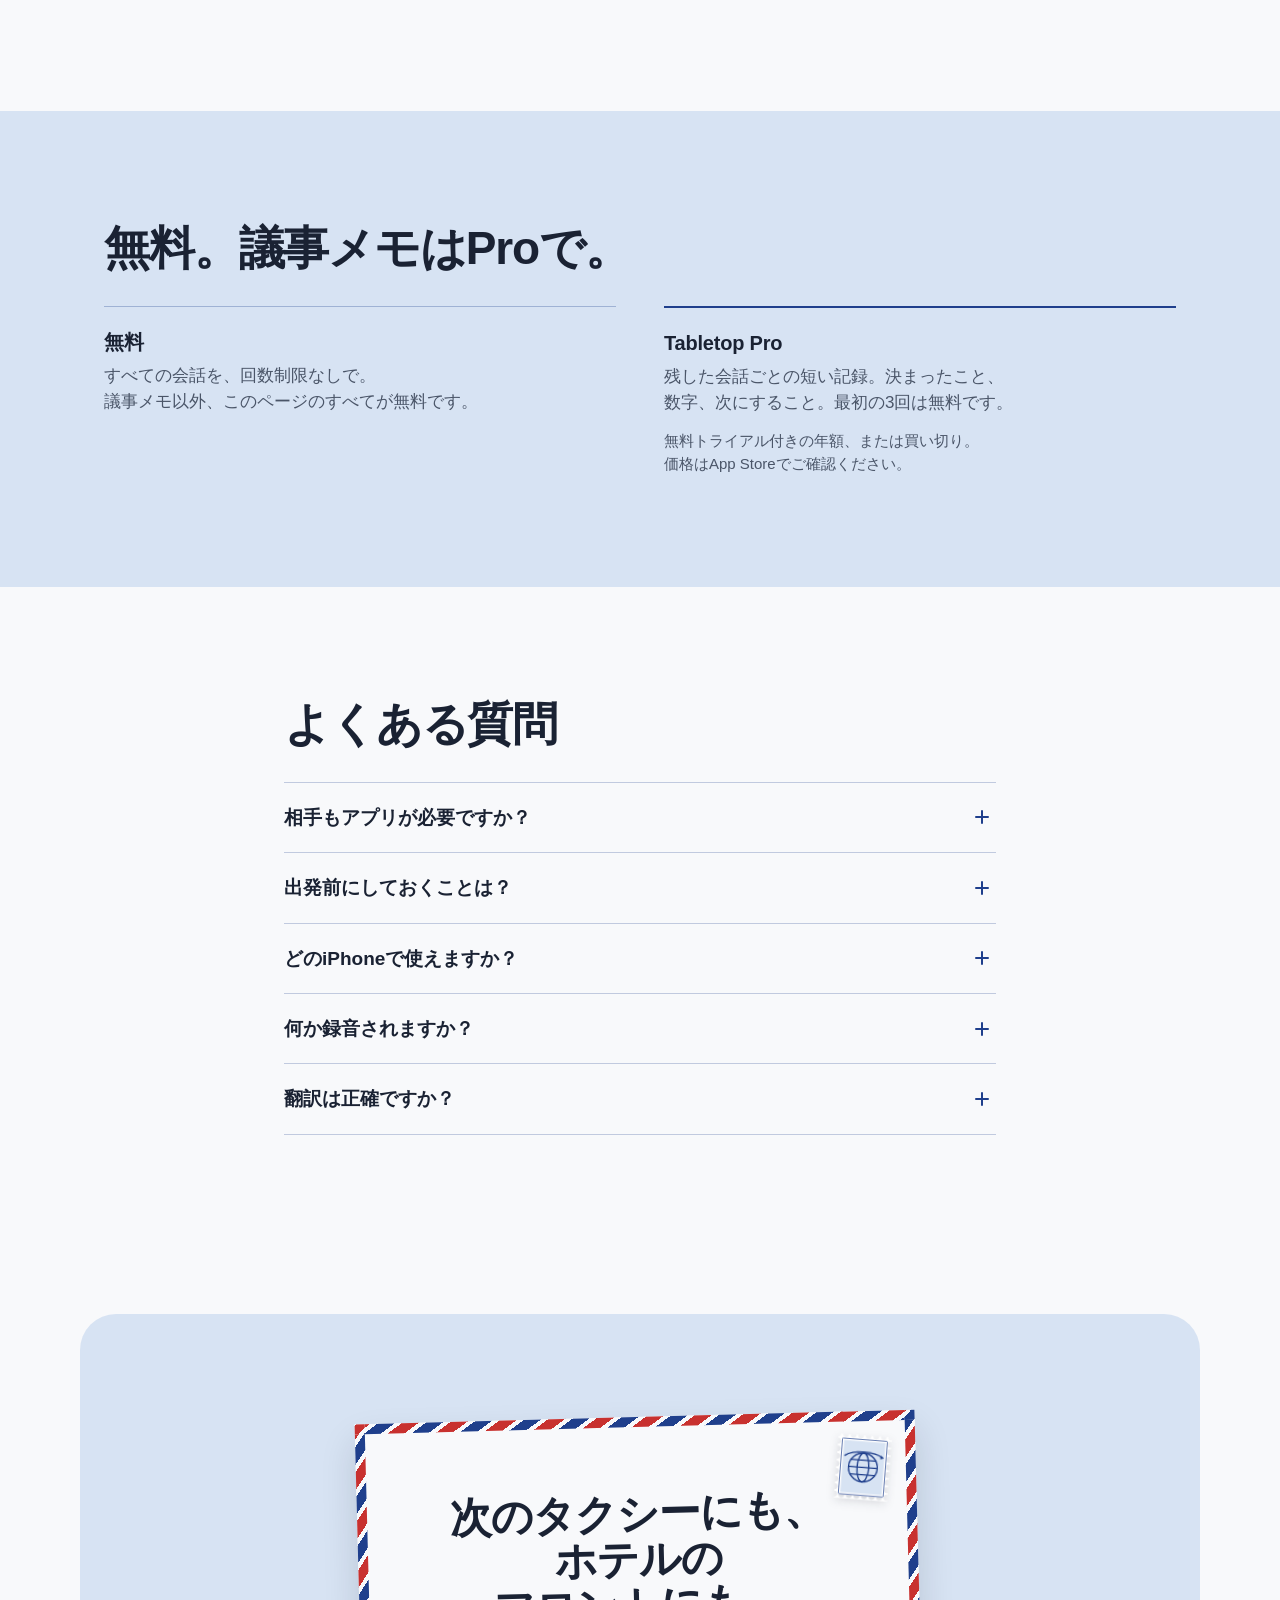
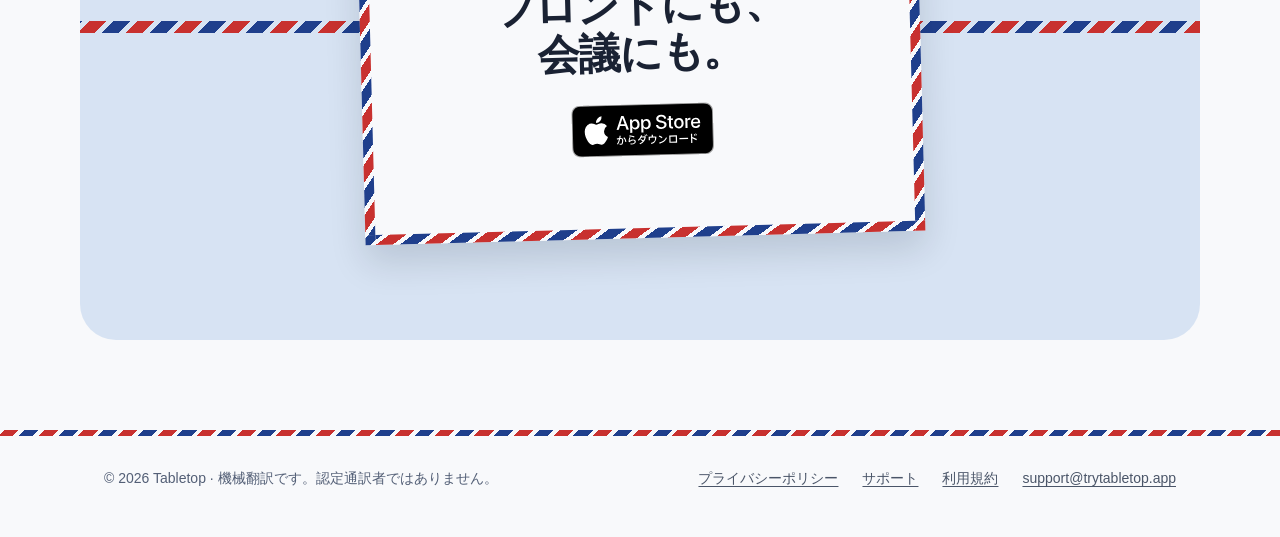
==== commit 8319e1bf: "Home page, critique round 3: the comparison leads with what only Tabletop does; the page ends on the" ====
--- a/ja/index.html
+++ b/ja/index.html
@@ -92,6 +92,7 @@
             <a class="badge js-store" href="https://apps.apple.com/app/tabletop-interpreter/id6821405972"><img class="js-badge" src="/assets/badges/ja.svg" width="150" height="50" alt="App Storeからダウンロード" data-i18n-alt="cta.store"></a>
             <a class="btn btn--quiet" href="#ch1" data-i18n="cta.try">試してみる</a>
           </div>
+          <p class="hero__duo"><a href="#duo"><span data-i18n="hero.duo">iPhone Duoのために</span><svg viewBox="0 0 12 12" aria-hidden="true"><path d="M2.5 4.5 6 8l3.5-3.5"/></svg></a></p>
         </div>
         <div class="story__stage">
           <figure class="table">
@@ -126,7 +127,7 @@
                 </div>
                 <div class="dv__seam"></div>
                 <div class="dv__mine">
-                  <p class="dv__bar"><span class="dv__pair js-dv-pair">English ↔ Vietnamese</span><span class="dv__off"><svg viewBox="0 0 24 24" aria-hidden="true"><path d="M21 15.5v-2l-8-5V3.5a1.5 1.5 0 0 0-3 0V8.5l-8 5v2l8-2.5V18l-2 1.5V21l3.5-1 3.5 1v-1.5L13 18v-5z"/></svg><span class="js-dv-off">Airplane mode</span></span><span class="dv__end js-dv-end">End</span><span class="dv__pause js-dv-pause">Pause</span></p>
+                  <p class="dv__bar"><span class="dv__pair js-dv-pair">English ↔ Vietnamese</span><span class="dv__end js-dv-end">End</span><span class="dv__pause js-dv-pause">Pause</span></p>
                   <ol class="dv__lines js-dv-lines">
                     <li class="dv__line is-in" data-n="1"><b>YOU</b><span class="dv__text">Please take me to the airport.</span><span class="dv__gloss">Cho tôi đến sân bay.</span><i class="dv__mark"></i></li>
                     <li class="dv__line dv__line--them is-in" data-n="2"><b>VIETNAMESE</b><span class="dv__text">Shall I take the highway?</span><span class="dv__gloss">Mình đi đường cao tốc nhé?</span><i class="dv__mark"></i></li>
@@ -158,6 +159,8 @@
                   <p class="dv__cl"><b>4</b><span class="js-dv-c4">About an hour.</span></p>
                   <p class="dv__kept"><span class="js-dv-kno">No. 12</span><strong>11:23</strong><span class="js-dv-kk">KEPT</span></p>
                 </div>
+                <!-- Private by default: a postmark struck on the phone, not a control the app doesn't have -->
+                <p class="dv__private" aria-hidden="true"><span class="js-dv-priv1">ON THIS PHONE</span><svg viewBox="0 0 24 24"><path d="M21 15.5v-2l-8-5V3.5a1.5 1.5 0 0 0-3 0V8.5l-8 5v2l8-2.5V18l-2 1.5V21l3.5-1 3.5 1v-1.5L13 18v-5z"/></svg><span class="js-dv-priv2">NO ACCOUNT</span></p>
                 <!-- The highlight: captioning brackets around what the chapter is about -->
                 <span class="dv__focus" aria-hidden="true"><i></i><i></i><i></i><i></i></span>
                 <span class="dv__focus" aria-hidden="true"><i></i><i></i><i></i><i></i></span>
@@ -203,6 +206,30 @@
 
     <div class="airmail" role="presentation"></div>
 
+    <!-- iPhone Duo: the unfolding video (a 3D mockup of Tabletop's real screens, see duo.css). It loads and plays only
+         once it is on screen, never under Reduce Motion, and Pause stops it. -->
+    <section class="section duo" id="duo" aria-labelledby="duo-title">
+      <div class="wrap duo__grid">
+        <div>
+          <h2 id="duo-title" data-i18n="duo.title">iPhone Duoのために</h2>
+          <p data-i18n="duo.body">本のように開けば、それぞれに片側ずつ。ほかのiPhoneでは、画面が二つに分かれます。</p>
+        </div>
+        <figure class="held">
+          <div class="fold">
+            <video class="duo-video js-duo-video" muted loop playsinline preload="none" width="1080" height="810"
+                   poster="/assets/duo/duo-unfold-dau.webp" aria-labelledby="fold-desc">
+              <source src="/assets/duo/duo-unfold.mp4" type="video/mp4">
+            </video>
+            <img class="duo-still" src="/assets/duo/duo-unfold-mo.webp" width="1080" height="810" alt="" aria-hidden="true" loading="lazy">
+            <span class="sr-only" id="fold-desc" data-i18n="duo.alt">動画：iPhone Duoが本のように開きます。閉じているときは外側のディスプレイで会話が上下に分かれ、相手の側は相手に向いています。開くと、相手の側は相手の言語で相手に向き、あなたの側はあなたの言語を表示します。</span>
+          </div>
+          <div class="controls controls--center">
+            <button type="button" class="ctl ctl--text js-video-pause" aria-label="ビデオを一時停止" data-i18n-aria="motion.video.pause"><span data-i18n="motion.pause">一時停止</span></button>
+          </div>
+        </figure>
+      </div>
+    </section>
+
     <!-- Languages: a sheet of stamps. Tapping one puts it on the phone above as the other person's language. -->
     <section class="section sheet langs" id="languages" aria-labelledby="langs-title">
       <div class="wrap langs__grid">
@@ -221,6 +248,7 @@
           </svg>
           <h2 id="langs-title" data-i18n="langs.title">19の言語。どの二つでも。</h2>
           <p class="lede" data-i18n="langs.lede">切手をタップすると、スマートフォンで試せます。</p>
+          <p class="langs__note js-stamp-note" aria-live="polite" hidden><span class="js-stamp-msg"></span> <a href="#story-title" class="js-stamp-see"><span data-i18n="stamp.see">スマートフォンで見る</span><svg viewBox="0 0 12 12" aria-hidden="true"><path d="M2.5 7.5 6 4l3.5 3.5"/></svg></a><span class="js-stamp-tpl" hidden data-i18n="stamp.on">{lang}をスマートフォンにセットしました。</span></p>
           <p class="small langs__ui" data-i18n-html="langs.ui">アプリ自体は <span class="nw">English</span>、<span class="nw">Tiếng Việt</span>、<span class="nw">日本語</span>、<span class="nw">한국어</span>、<span class="nw">简体中文</span>、<span class="nw">繁體中文</span> に対応しています。</p>
         </div>
         <ul class="stamps js-stamps">
@@ -268,20 +296,20 @@
               </tr>
             </thead>
             <tbody>
+              <tr><th scope="row" data-i18n="cmp.r4">スマートフォン上で翻訳</th>
+                <td class="cmp__us" data-v="y"></td><td data-v="p"></td><td data-v="u"></td><td data-v="u"></td><td data-v="u"></td><td data-v="n"></td><td data-v="n"></td></tr>
+              <tr><th scope="row" data-i18n="cmp.r3">オフラインで会話できる</th>
+                <td class="cmp__us" data-v="y"></td><td data-v="y"></td><td data-v="n"></td><td data-v="u"></td><td data-v="u"></td><td data-v="n"></td><td data-v="n"></td></tr>
+              <tr><th scope="row" data-i18n="cmp.r6">会話を残せる</th>
+                <td class="cmp__us" data-v="y"></td><td data-v="u"></td><td data-v="n"></td><td data-v="p"></td><td data-v="u"></td><td data-v="u"></td><td data-v="y"></td></tr>
+              <tr><th scope="row" data-i18n="cmp.r7">議事メモを作る</th>
+                <td class="cmp__us" data-v="y"></td><td data-v="n"></td><td data-v="n"></td><td data-v="n"></td><td data-v="u"></td><td data-v="u"></td><td data-v="n"></td></tr>
+              <tr><th scope="row" data-i18n="cmp.r5">未確認の翻訳は表示しない</th>
+                <td class="cmp__us" data-v="y"></td><td data-v="u"></td><td data-v="u"></td><td data-v="u"></td><td data-v="u"></td><td data-v="u"></td><td data-v="u"></td></tr>
               <tr><th scope="row" data-i18n="cmp.r1">相手の側が相手の向きに</th>
                 <td class="cmp__us" data-v="y"></td><td data-v="y"></td><td data-v="y"></td><td data-v="y"></td><td data-v="y"></td><td data-v="u"></td><td data-v="u"></td></tr>
               <tr><th scope="row" data-i18n="cmp.r2">ボタンを押さずに話せる</th>
                 <td class="cmp__us" data-v="y"></td><td data-v="y"></td><td data-v="y"></td><td data-v="y"></td><td data-v="y"></td><td data-v="u"></td><td data-v="n"></td></tr>
-              <tr><th scope="row" data-i18n="cmp.r3">オフラインで会話できる</th>
-                <td class="cmp__us" data-v="y"></td><td data-v="y"></td><td data-v="n"></td><td data-v="u"></td><td data-v="u"></td><td data-v="n"></td><td data-v="n"></td></tr>
-              <tr><th scope="row" data-i18n="cmp.r4">スマートフォン上で翻訳</th>
-                <td class="cmp__us" data-v="y"></td><td data-v="p"></td><td data-v="u"></td><td data-v="u"></td><td data-v="u"></td><td data-v="n"></td><td data-v="n"></td></tr>
-              <tr><th scope="row" data-i18n="cmp.r5">推測せずに聞き返す</th>
-                <td class="cmp__us" data-v="y"></td><td data-v="u"></td><td data-v="u"></td><td data-v="u"></td><td data-v="u"></td><td data-v="u"></td><td data-v="u"></td></tr>
-              <tr><th scope="row" data-i18n="cmp.r6">会話を残せる</th>
-                <td class="cmp__us" data-v="y"></td><td data-v="u"></td><td data-v="n"></td><td data-v="p"></td><td data-v="u"></td><td data-v="u"></td><td data-v="y"></td></tr>
-              <tr><th scope="row" data-i18n="cmp.r7">議事メモを作る</th>
-                <td class="cmp__us" data-v="y"></td><td data-v="n"></td><td data-v="n"></td><td data-v="n"></td><td data-v="u"></td><td data-v="u"></td><td data-v="n"></td></tr>
               <tr><th scope="row" data-i18n="cmp.r8">料金</th>
                 <td class="cmp__us cmp__txt" data-i18n-html="cmp.free.us"><span class="nw">無料 ·</span> <span class="nw">Proは任意</span></td><td class="cmp__txt" data-i18n="cmp.free">無料</td><td class="cmp__txt" data-i18n="cmp.free">無料</td><td class="cmp__txt" data-i18n="cmp.free">無料</td><td class="cmp__txt" data-i18n="cmp.paid">有料プラン</td><td class="cmp__txt" data-i18n="cmp.free">無料</td><td class="cmp__txt" data-i18n="cmp.sub">サブスクリプション</td></tr>
             </tbody>
@@ -314,7 +342,7 @@
             <p class="access__who" data-i18n="acc.them">相手のために</p>
             <figure class="aa-demo js-aa" aria-labelledby="aa-caption">
               <div class="aa-demo__sheet">
-                <p class="aa-demo__text js-aa-text" lang="en" data-i18n="acc.sample" data-i18n-lang="acc.sampleLang">Please take me to the airport.</p>
+                <p class="aa-demo__text js-aa-text" lang="vi" data-i18n="acc.sample" data-i18n-lang="acc.sampleLang">Cho tôi đến sân bay.</p>
               </div>
               <div class="aa-demo__bar">
                 <button type="button" class="aa js-aa-button" aria-label="相手側の文字サイズ" data-i18n-aria="acc.aa">
@@ -348,30 +376,6 @@
 
     <div class="airmail" role="presentation"></div>
 
-    <!-- iPhone Duo: the unfolding video (a 3D mockup of Tabletop's real screens, see duo.css). It loads and plays only
-         once it is on screen, never under Reduce Motion, and Pause stops it. -->
-    <section class="section duo">
-      <div class="wrap duo__grid">
-        <div>
-          <h2 data-i18n="duo.title">iPhone Duoのために</h2>
-          <p data-i18n="duo.body">本のように開けば、それぞれに片側ずつ。ほかのiPhoneでは、画面が二つに分かれます。</p>
-        </div>
-        <figure class="held">
-          <div class="fold">
-            <video class="duo-video js-duo-video" muted loop playsinline preload="none" width="1080" height="810"
-                   poster="/assets/duo/duo-unfold-dau.webp" aria-labelledby="fold-desc">
-              <source src="/assets/duo/duo-unfold.mp4" type="video/mp4">
-            </video>
-            <img class="duo-still" src="/assets/duo/duo-unfold-mo.webp" width="1080" height="810" alt="" aria-hidden="true" loading="lazy">
-            <span class="sr-only" id="fold-desc" data-i18n="duo.alt">動画：iPhone Duoが本のように開きます。閉じているときは外側のディスプレイで会話が上下に分かれ、相手の側は相手に向いています。開くと、相手の側は相手の言語で相手に向き、あなたの側はあなたの言語を表示します。</span>
-          </div>
-          <div class="controls controls--center">
-            <button type="button" class="ctl ctl--text js-video-pause" aria-label="ビデオを一時停止" data-i18n-aria="motion.video.pause"><span data-i18n="motion.pause">一時停止</span></button>
-          </div>
-        </figure>
-      </div>
-    </section>
-
     <!-- Also: one line each, said once -->
     <section class="section also-section">
       <div class="wrap">
@@ -394,7 +398,7 @@
         <div class="plans">
           <div class="plan">
             <h3 data-i18n="pro.free.t">無料</h3>
-            <p data-i18n="pro.free.d">すべての会話を回数制限なしで。カメラ、聞く、フレーズも。</p>
+            <p data-i18n="pro.free.d">すべての会話を、回数制限なしで。議事メモ以外、このページのすべてが無料です。</p>
           </div>
           <div class="plan plan--pro">
             <h3 data-i18n="pro.pro.t">Tabletop Pro</h3>
@@ -433,10 +437,15 @@
     </section>
 
     <!-- Final CTA -->
-    <section class="section final" id="get">
-      <div class="wrap narrow center">
-        <h2 data-i18n="final.title">次の会話の準備はできましたか？</h2>
-        <a class="badge js-store" href="https://apps.apple.com/app/tabletop-interpreter/id6821405972"><img class="js-badge" src="/assets/badges/ja.svg" width="150" height="50" alt="App Storeからダウンロード" data-i18n-alt="cta.store"></a>
+    <!-- The end, back on the table: an airmail letter lying across the seam, addressed to the next conversation. -->
+    <section class="final" id="get" aria-labelledby="final-title">
+      <div class="final__table">
+        <div class="final__seam" aria-hidden="true"></div>
+        <div class="final__letter">
+          <span class="final__stamp" aria-hidden="true"><svg viewBox="0 0 120 144"><use href="#stamp-globe"/></svg></span>
+          <h2 id="final-title" data-i18n="final.title">次のタクシーにも、ホテルのフロントにも、会議にも。</h2>
+          <a class="badge js-store" href="https://apps.apple.com/app/tabletop-interpreter/id6821405972"><img class="js-badge" src="/assets/badges/ja.svg" width="150" height="50" alt="App Storeからダウンロード" data-i18n-alt="cta.store"></a>
+        </div>
       </div>
     </section>
   </main>
--- a/styles.css
+++ b/styles.css
@@ -310,8 +310,6 @@
 .dv__pause { border: 1px solid var(--par-avion); color: var(--par-avion); border-radius: 999px; padding: 0.8cqw 2.6cqw; }
 .dv__off { display: none; align-items: center; gap: 1.6cqw; background: var(--par-avion); color: var(--on-par-avion); border-radius: 999px; padding: 0.9cqw 2.8cqw 0.9cqw 2cqw; font-weight: 700; }
 .dv__off svg { width: 3.6cqw; height: 3.6cqw; fill: currentColor; }
-.device[data-focus="air"] .dv__pair { display: none; }
-.device[data-focus="air"] .dv__off { display: inline-flex; }
 .dv__lines { list-style: none; margin: 2cqw 0 0; padding: 0; flex: 1; min-height: 0; overflow: hidden; display: flex; flex-direction: column; justify-content: flex-end; }
 .dv__line { display: none; position: relative; padding: 1.8cqw 9cqw 1.8cqw 0; }
 .dv__line.is-in { display: block; animation: dv-arrive .35s ease-out both; }
@@ -590,3 +588,114 @@
 @media (max-width: 900px) {
   :lang(ja) .story__copy h1, :lang(zh-Hans) .story__copy h1, :lang(zh-Hant) .story__copy h1 { font-size: clamp(36px, 12vw, 64px); }
 }
+
+/* ---------- A phone that looks like a phone, on a phone ----------
+   The demo is a true-proportioned iPhone (9:19.5) lying on the table, larger than the window: its centre, the screen's
+   seam, sits on the table's seam at 38% of the table's height, and it is sized from the table's height so its rounded
+   bottom edge and home bar always clear the table's lower edge. The far end of their half runs off under the table's top
+   edge. What matters sits in view: Quick Start's pickers, the camera's sign and the letter's title move down the screen. */
+@media (max-width: 900px) {
+  .story { --table-h: min(56svh, 480px); }
+  .table { height: var(--table-h); }
+  .table__seam { top: 38%; }
+  .side { display: none; }
+  .device {
+    position: absolute; left: 50%; top: 38%; transform: translate(-50%, -50%);
+    height: calc(var(--table-h) * 1.24 - 24px); width: auto; max-width: none; aspect-ratio: 9 / 19.5;
+    border-radius: 15% / 7%; padding: 2.4%;
+  }
+  .dv { border-radius: 13% / 6%; }
+  /* The home bar, where the app keeps clear of it. */
+  .dv::after { content: ""; position: absolute; left: 33%; right: 33%; bottom: 1.8cqw; height: 1.3cqw; border-radius: 1cqw; background: var(--ink); opacity: .82; z-index: 6; pointer-events: none; }
+  .device[data-view="cam"] .dv::after { background: #FFFFFF; }
+  .dv__mine { padding: 4cqw 6cqw 7cqw; }
+  .dv__mine .dv__gloss { display: block; }
+  .dv__prev { display: block; }
+  .dv__theirs { padding: 6cqw 7cqw; }
+  /* Quick Start, the camera and the letter, below the part that runs off the table. */
+  .dv__quick { padding: 30% 7cqw 9cqw; }
+  .dv__brand { display: block; margin-bottom: 6cqw; }
+  .dv__more { display: flex; }
+  .cam__sign { top: 30%; }
+  .cam__slip--1 { top: 55%; }
+  .cam__slip--2 { top: 63%; }
+  .dv__letter { padding: 38% 9cqw 9cqw; }
+  .dv__cl { display: flex; }
+}
+
+/* Safari doesn't clip transformed or animated children (their half is turned 180°) to a rounded box with overflow:
+   hidden: the table showed through the screen's corners. A clip-path of the same rounded shape clips everything inside
+   (a mask did too, but left a faint square at the frame's corner). */
+.dv { clip-path: inset(0 round 11% / 5.3%); }
+@media (max-width: 900px) { .dv { clip-path: inset(0 round 13% / 6%); } }
+
+/* A tall, wide window (an iPad upright, a tall desktop window): sized from the height, the device came out wider than
+   its column and was cut at its edge. It takes whichever is smaller, the height's share or the column's width. */
+@media (min-width: 901px) {
+  .device { height: auto; width: min(86%, calc((100svh - var(--bar)) * 0.40)); aspect-ratio: 9 / 18.6; }
+}
+
+/* ---------- Critique round 3 ---------- */
+/* Private by default: a Par Avion postmark struck across the phone, its plane at the centre: a mark on the page's
+   paper, never a control the app doesn't have. */
+.dv__private {
+  position: absolute; z-index: 4; left: 50%; top: 56%; width: 46cqw; aspect-ratio: 1; margin-left: -23cqw;
+  display: flex; flex-direction: column; align-items: center; justify-content: center; gap: 1.2cqw;
+  border-radius: 50%; border: 0.9cqw solid var(--par-avion); box-shadow: inset 0 0 0 1.3cqw var(--ground), inset 0 0 0 1.8cqw var(--par-avion);
+  background: color-mix(in srgb, var(--ground) 82%, transparent); color: var(--par-avion);
+  font: 800 3.4cqw/1.15 var(--display); letter-spacing: 0.06em; text-align: center; padding: 0 5cqw;
+  opacity: 0; transform: rotate(-12deg) scale(.9); pointer-events: none;
+}
+.dv__private svg { width: 8cqw; height: 8cqw; fill: currentColor; }
+:lang(ja) .dv__private, :lang(ko) .dv__private, :lang(zh-Hans) .dv__private, :lang(zh-Hant) .dv__private { letter-spacing: 0; }
+.device[data-focus="air"] .dv__private { opacity: 1; transform: rotate(-12deg); animation: dv-strike .5s cubic-bezier(.16, 1, .3, 1) .15s both; }
+@keyframes dv-strike { from { opacity: 0; transform: rotate(-30deg) scale(1.5); } to { opacity: 1; transform: rotate(-12deg) scale(1); } }
+.device[data-focus="air"] .dv__lines { opacity: .55; transition: opacity .3s ease-out; }
+@media (prefers-reduced-motion: reduce) { .device[data-focus="air"] .dv__private { animation: none; } }
+
+/* The Duo, named in the first screen. */
+.hero__duo { margin-top: 22px; font-size: 15px; font-weight: 600; }
+.hero__duo a { color: var(--par-avion); text-decoration: none; display: inline-flex; align-items: center; gap: 6px; min-height: 44px; }
+.hero__duo a:hover { text-decoration: underline; }
+.hero__duo svg { width: 12px; height: 12px; fill: none; stroke: currentColor; stroke-width: 1.8; stroke-linecap: round; stroke-linejoin: round; }
+@media (max-width: 900px) { .hero__duo { margin-top: 8px; } }
+
+/* A stamp chosen: said where the visitor is. */
+.langs__note { margin: 4px 0 18px; padding: 12px 14px; background: var(--ground); border-radius: 12px; font-size: 15px; color: var(--ink); }
+.langs__note a { display: inline-flex; align-items: center; gap: 4px; font-weight: 700; color: var(--par-avion); text-decoration: none; }
+.langs__note a:hover { text-decoration: underline; }
+.langs__note svg { width: 12px; height: 12px; fill: none; stroke: currentColor; stroke-width: 1.8; stroke-linecap: round; stroke-linejoin: round; }
+.lstamp__n { overflow-wrap: anywhere; hyphens: auto; }
+@media (max-width: 900px) { .lstamp__n { font-size: 15px; } }
+
+/* The end, back on the table: an airmail letter lying across the seam, a postage stamp in its corner. */
+.final { padding: calc(var(--section) * .6) var(--gutter) calc(var(--section) * .8); }
+.final__table { position: relative; max-width: 1120px; margin: 0 auto; background: var(--sheet); border-radius: 36px; padding: clamp(56px, 8vw, 104px) var(--gutter); display: flex; justify-content: center; overflow: hidden; }
+.final__seam { position: absolute; left: 0; right: 0; top: 50%; height: 12px; margin-top: -6px;
+  background: repeating-linear-gradient(-45deg, var(--border-red) 0 12px, var(--sheet) 12px 17px, var(--border-blue) 17px 29px, var(--sheet) 29px 34px); }
+.final__letter {
+  position: relative; width: min(100%, 560px); padding: clamp(40px, 6vw, 64px) clamp(28px, 5vw, 56px); text-align: center;
+  background: var(--ground); border: 10px solid transparent; transform: rotate(-1.5deg);
+  border-image: repeating-linear-gradient(-45deg, var(--border-red) 0 12px, var(--ground) 12px 17px, var(--border-blue) 17px 29px, var(--ground) 29px 34px) 14;
+  box-shadow: 0 18px 36px rgba(10, 18, 36, .14);
+}
+.final__letter h2 { margin: 0 0 28px; font-size: clamp(28px, 3.4vw, 42px); }
+.final__stamp { position: absolute; top: 14px; right: 16px; width: 54px; transform: rotate(6deg); filter: drop-shadow(0 3px 5px rgba(10,18,36,.16)); }
+.final__stamp svg { display: block; width: 100%; height: auto; -webkit-mask: var(--perf); mask: var(--perf); }
+@media (max-width: 600px) { .final__table { border-radius: 24px; } .final__letter { transform: rotate(-1deg); } .final__stamp { width: 44px; } }
+
+/* The letter's KEPT postmark under its lines, not alone at the bottom. */
+.dv__kept { position: relative; right: auto; bottom: auto; margin: 6cqw 0 0 auto; display: flex; }
+.device[data-view="kept"] .dv__kept { margin-right: 2cqw; }
+
+/* Chapters waiting their turn stay legible. */
+.js .chapter { opacity: 0.55; }
+
+/* Phones: the demo's controls at a size a thumb trusts; the page's places say they scroll. */
+@media (max-width: 900px) {
+  .pick__k { font-size: 4.6cqw; }
+  .pick__v { font-size: 7.6cqw; }
+  .dv__start { font-size: 5.6cqw; }
+  .dv__more { font-size: 4.6cqw; }
+  .top__nav { -webkit-mask-image: linear-gradient(to right, #000 85%, transparent); mask-image: linear-gradient(to right, #000 85%, transparent); padding-right: 24px; }
+}
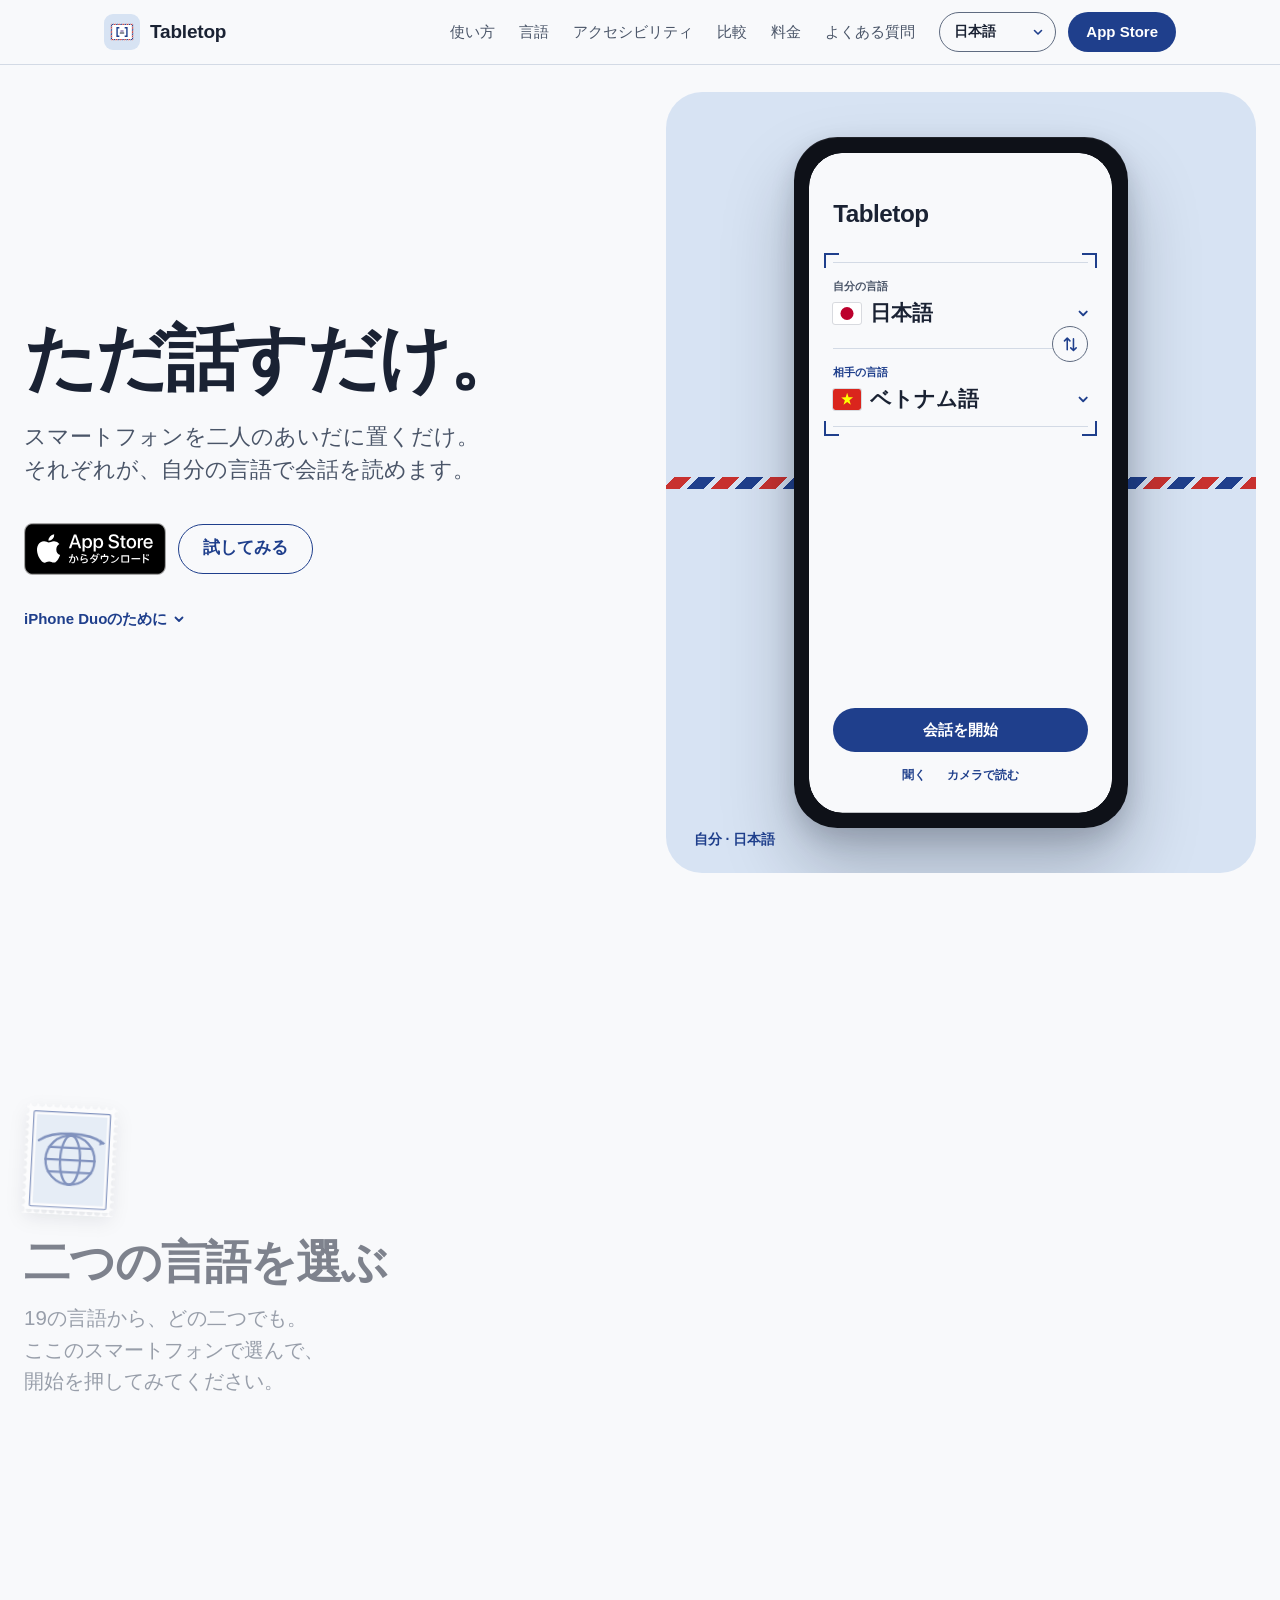
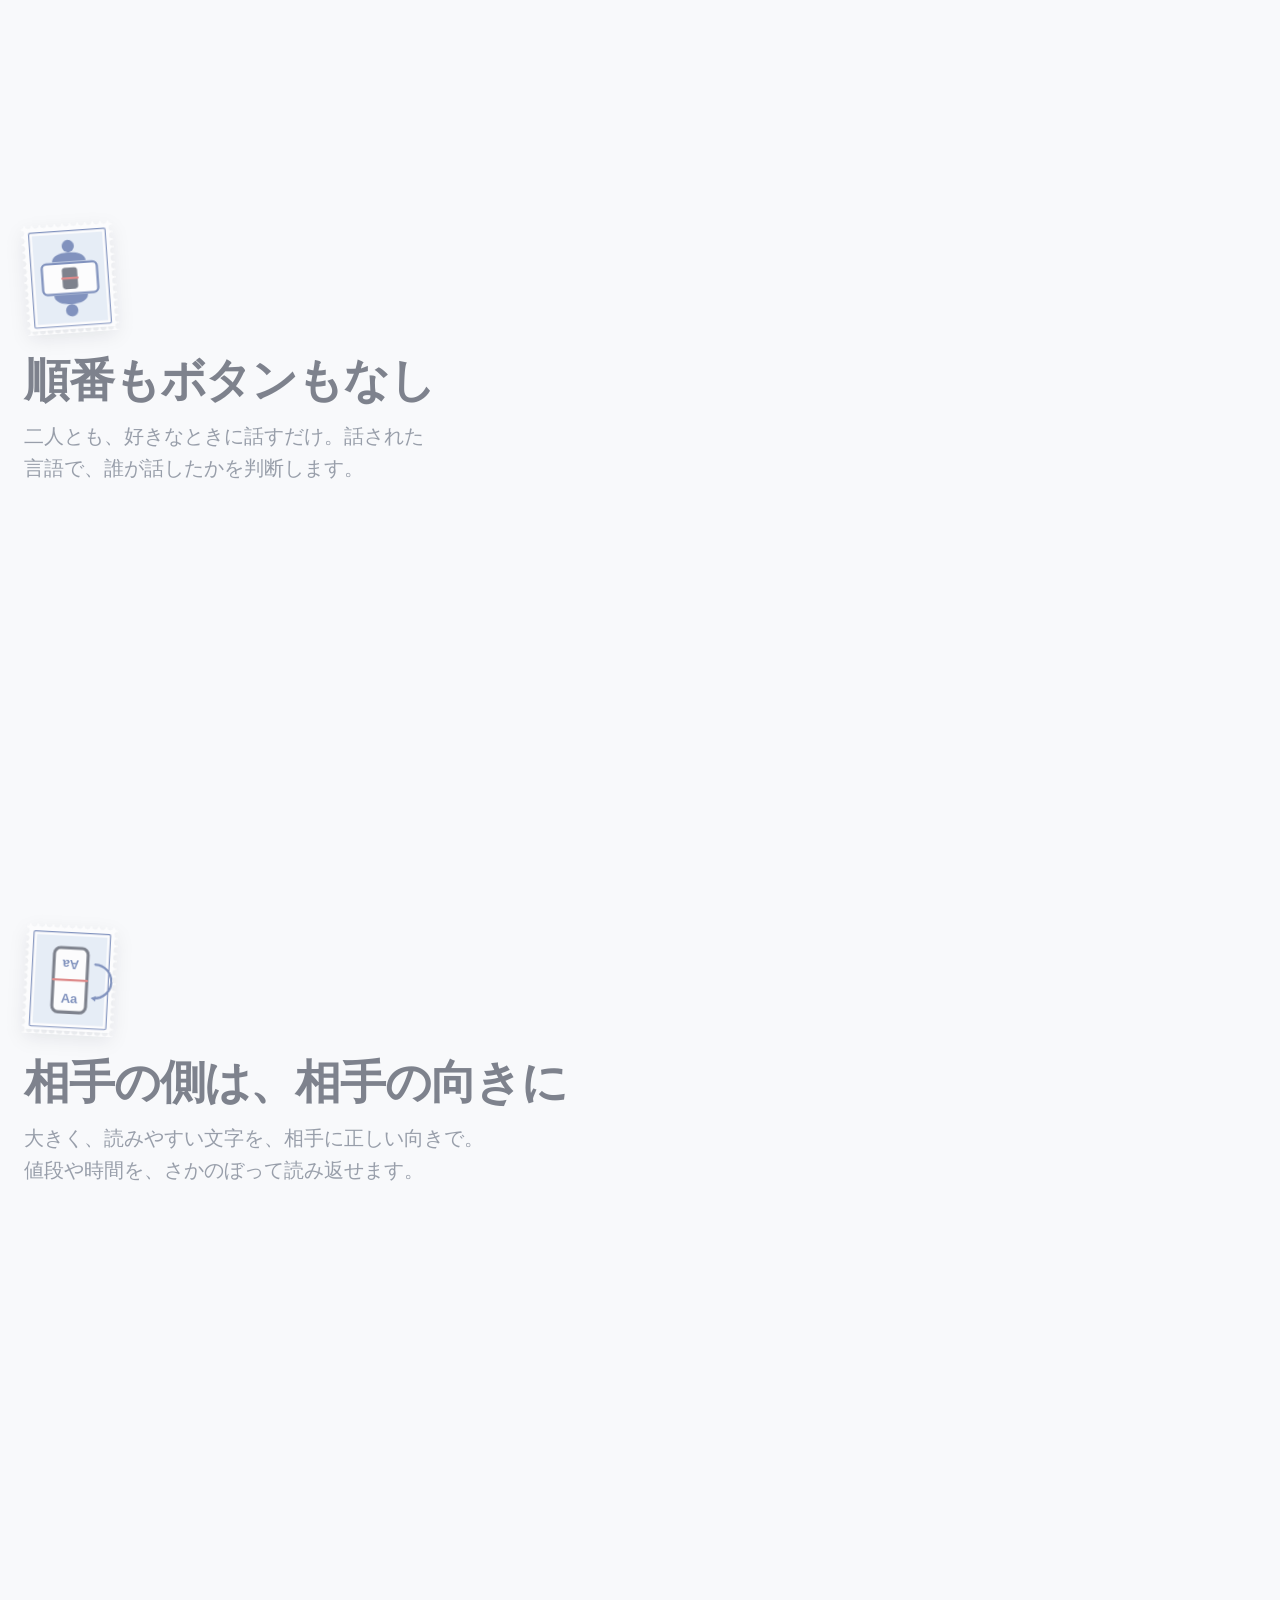
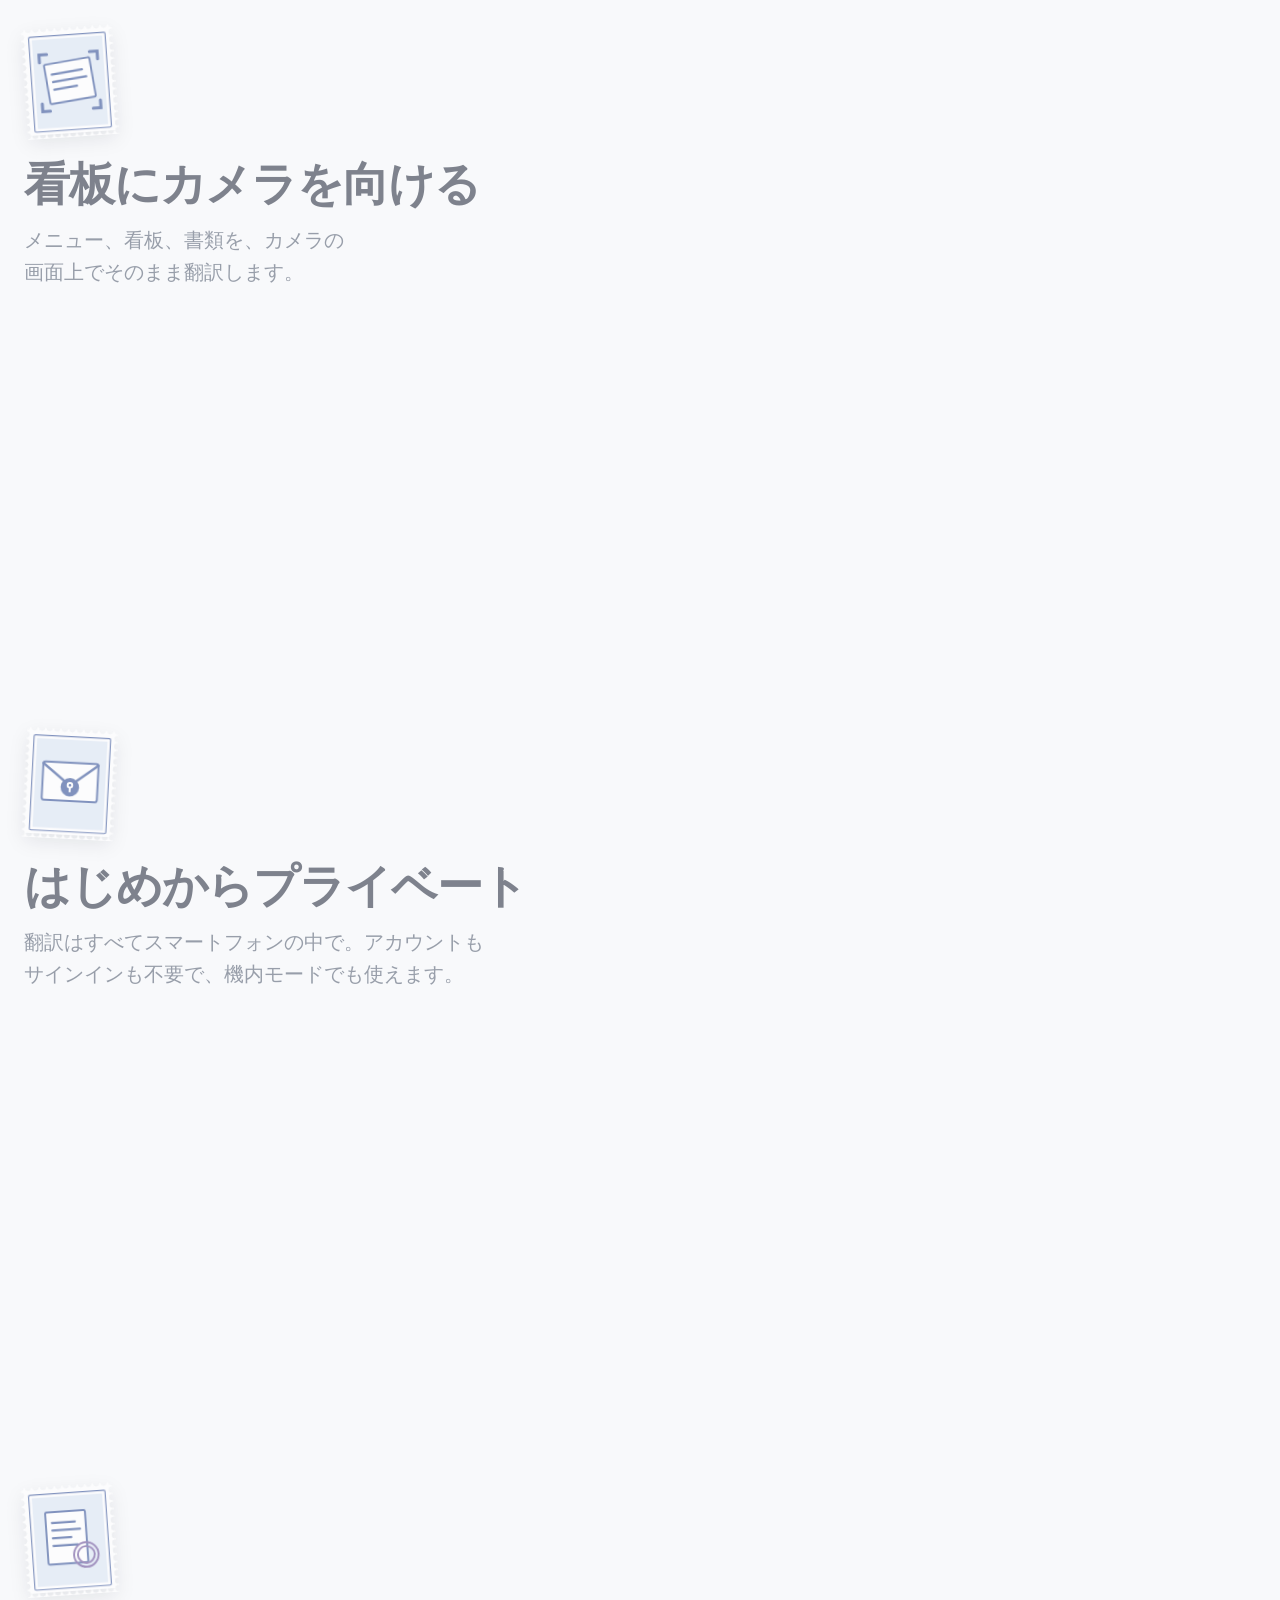
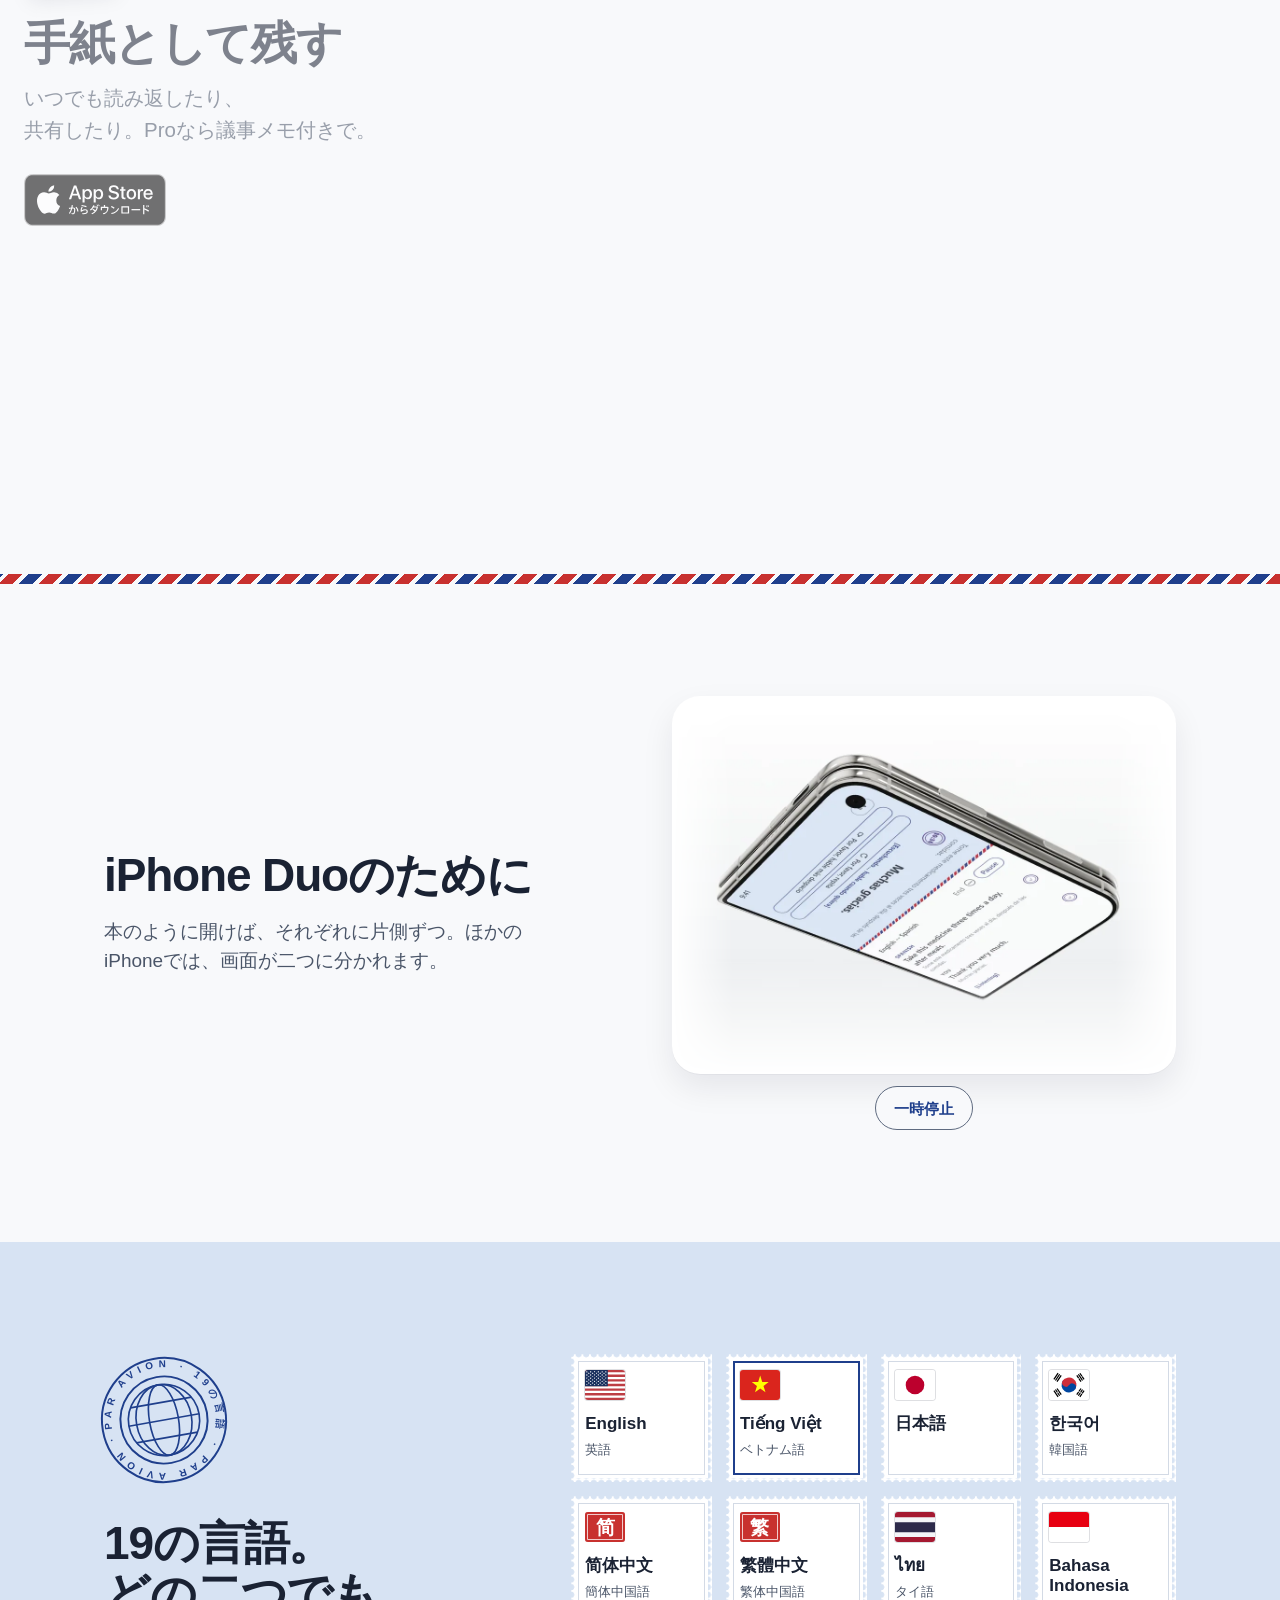
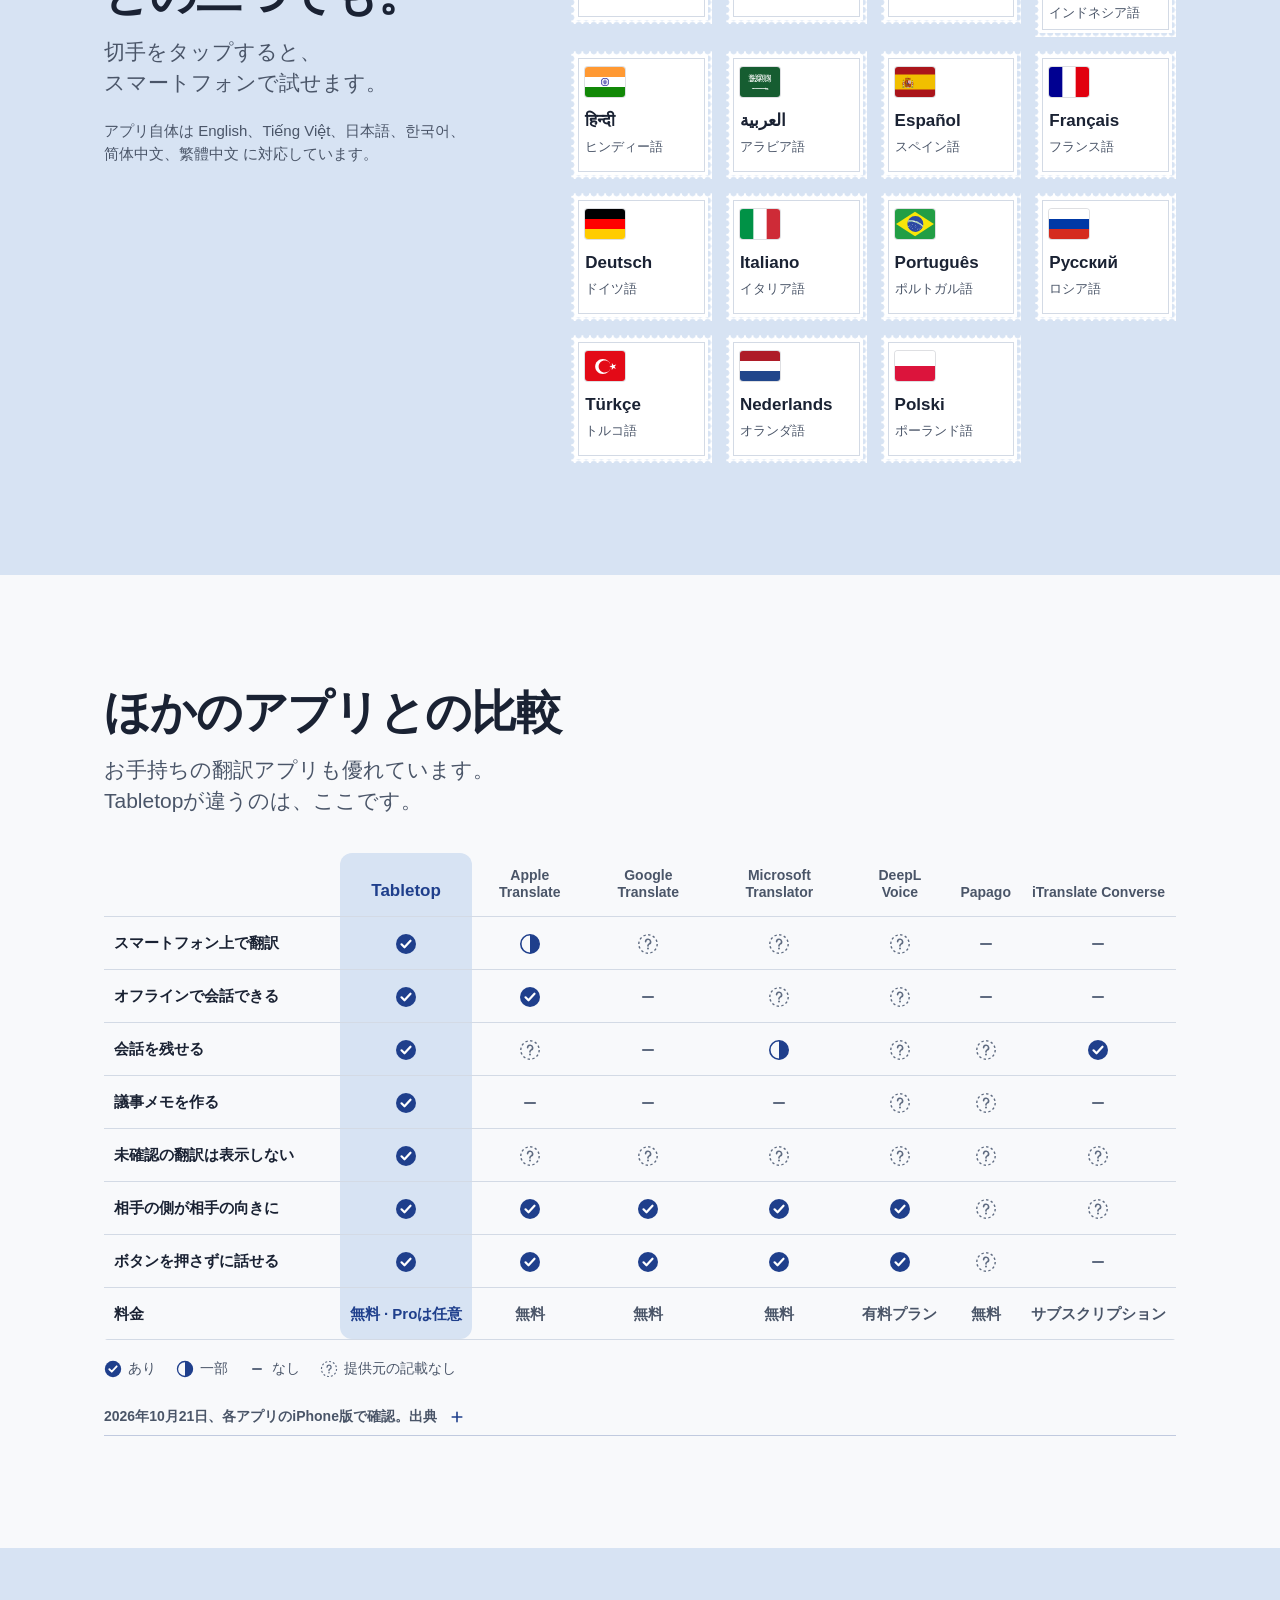
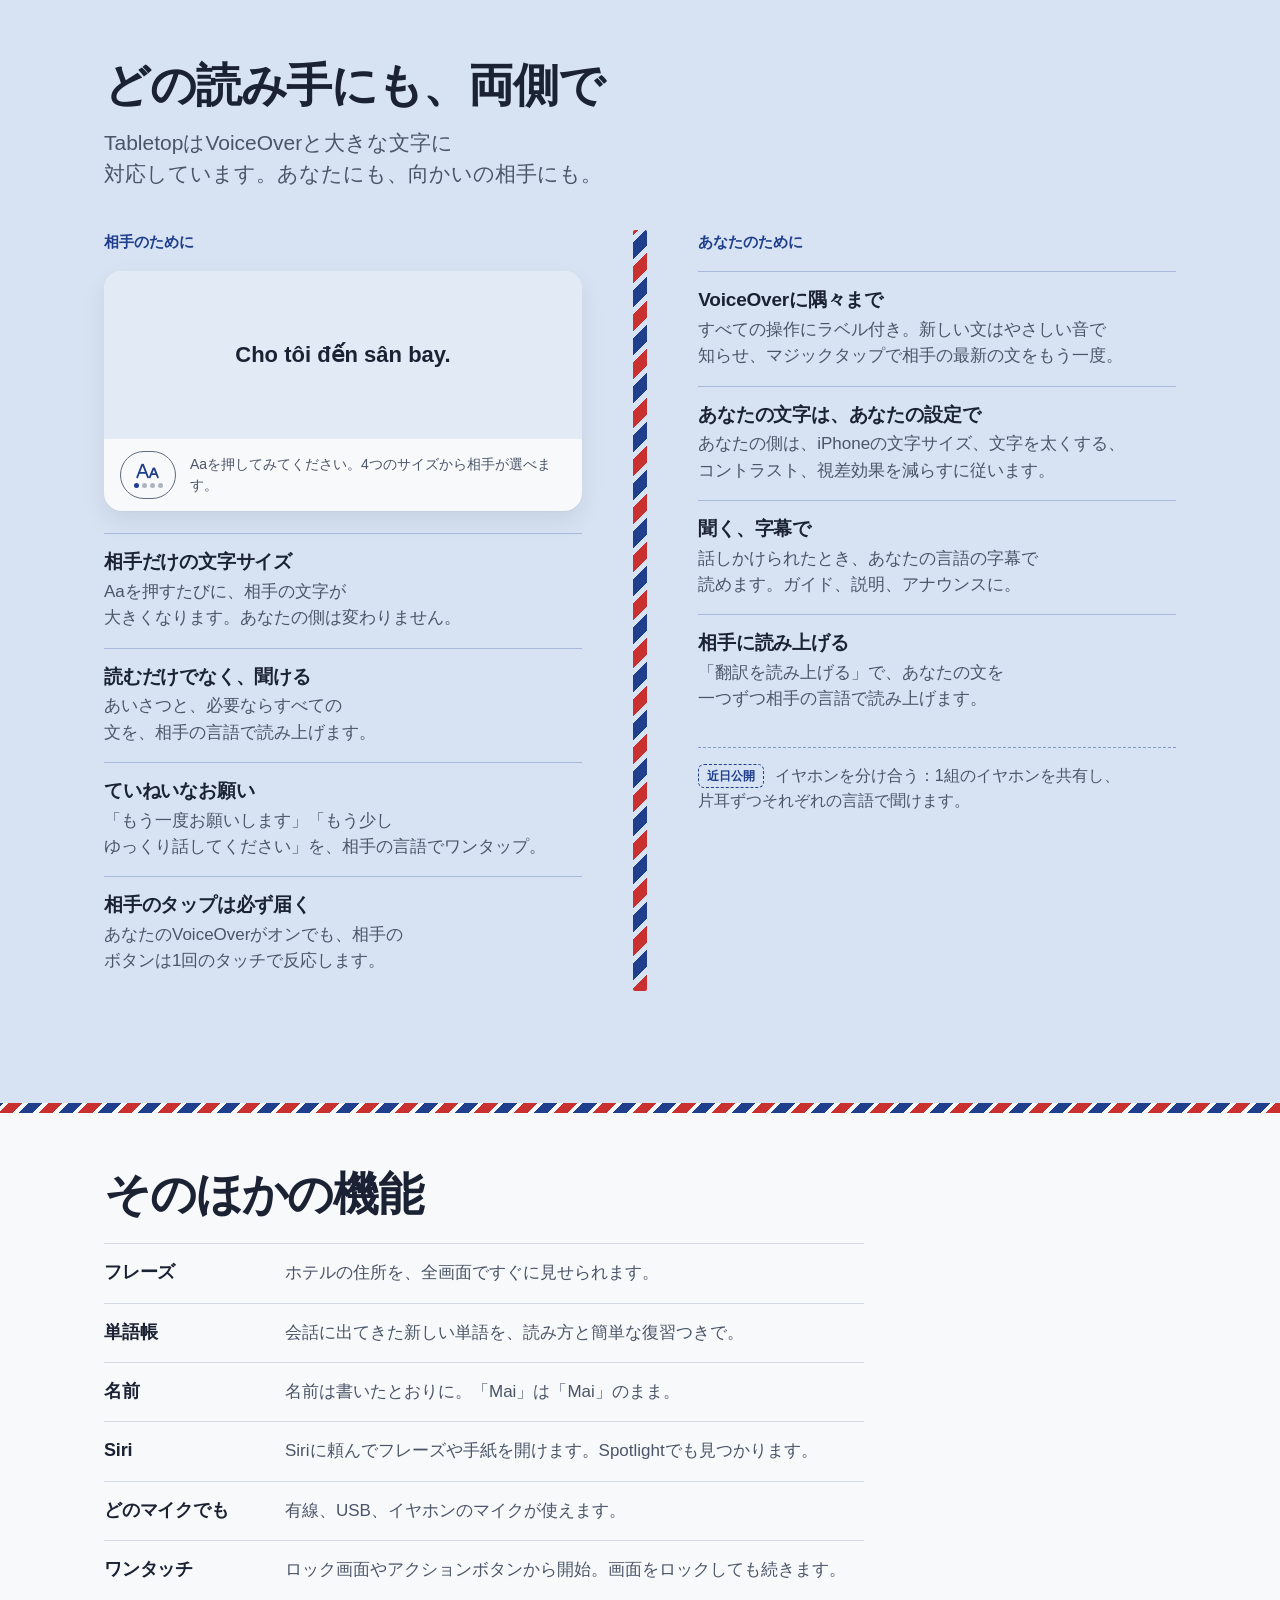
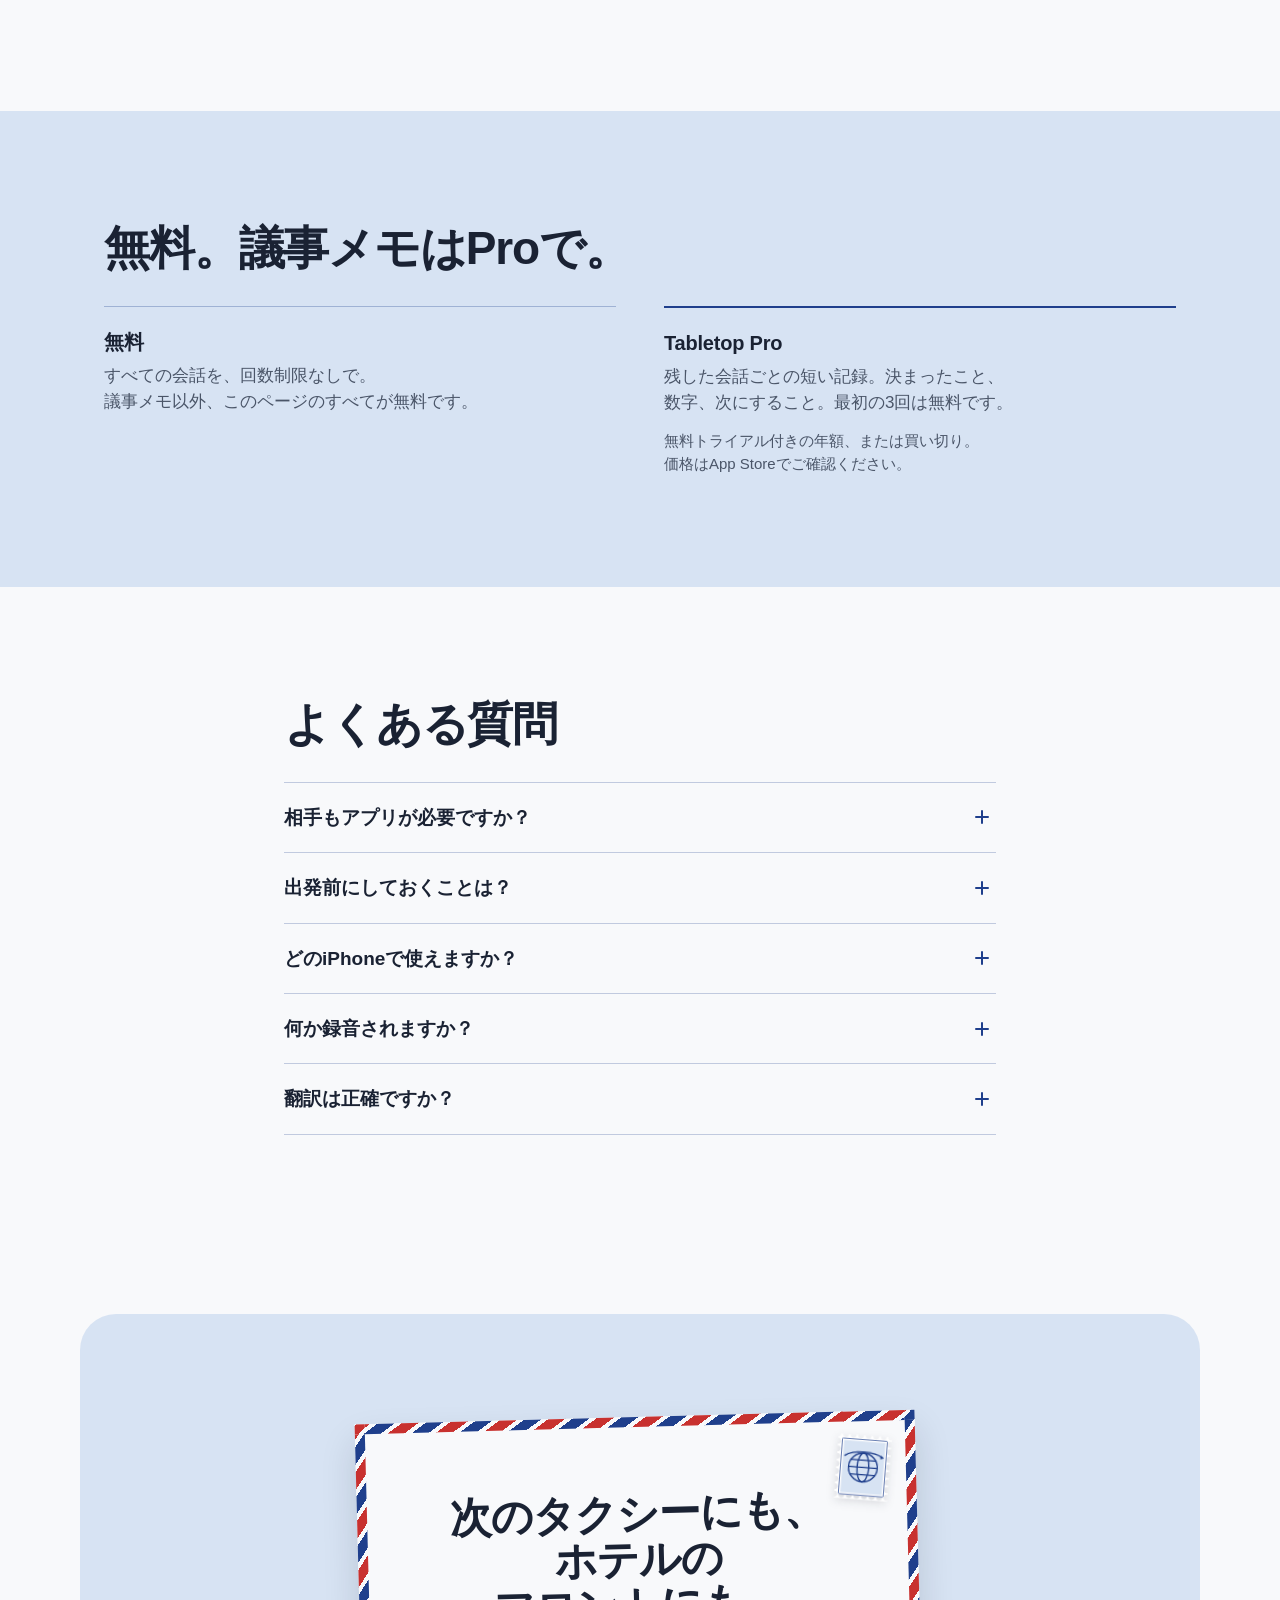
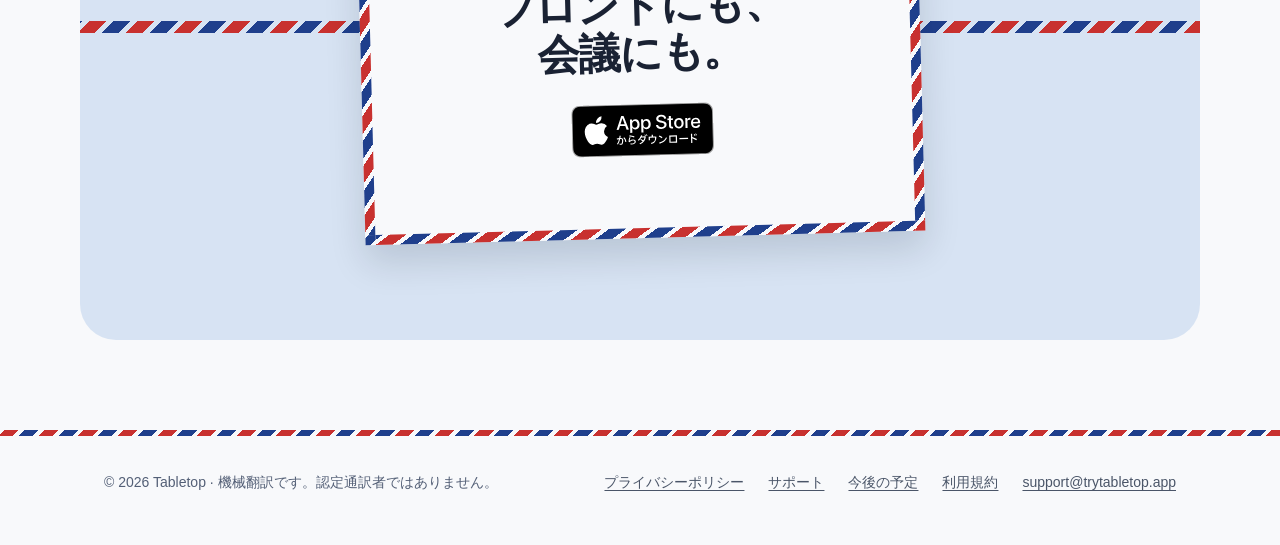
==== commit 5dc6c289: "What's Coming: the public roadmap in six languages, linked from every page A new page, whats-coming." ====
--- a/ja/index.html
+++ b/ja/index.html
@@ -457,6 +457,7 @@
       <nav aria-label="フッター" data-i18n-aria="aria.footer">
         <a class="js-privacy" href="/privacy.html#ja" data-i18n="foot.privacy">プライバシーポリシー</a>
         <a class="js-support" href="/support.html#ja" data-i18n="foot.support">サポート</a>
+        <a class="js-coming" href="/whats-coming.html#ja" data-i18n="foot.coming">今後の予定</a>
         <a class="js-terms" href="/terms.html#ja" data-i18n="foot.terms">利用規約</a>
         <a href="mailto:support@trytabletop.app">support@trytabletop.app</a>
       </nav>
--- a/styles.css
+++ b/styles.css
@@ -520,6 +520,8 @@
 .foot__row { display: flex; flex-wrap: wrap; gap: 16px 32px; justify-content: space-between; align-items: center; }
 .foot nav { display: flex; flex-wrap: wrap; gap: 8px 24px; }
 .foot a { color: var(--secondary); }
+/* Footer and source links stand alone, so each gets a full 24px+ target (WCAG 2.5.8). */
+.foot nav a, .cmp__src li a { display: inline-block; padding: 4px 0; }
 
 /* The comparison on a phone: a narrow pinned criterion column, so Tabletop and the next apps show side by side and the
    rest peek in from the edge; a line says the table moves. */
@@ -699,3 +701,25 @@
   .dv__more { font-size: 4.6cqw; }
   .top__nav { -webkit-mask-image: linear-gradient(to right, #000 85%, transparent); mask-image: linear-gradient(to right, #000 85%, transparent); padding-right: 24px; }
 }
+
+/* Phones: the phone's own "Tabletop" title sits in the part that runs off the table; only its last pixels showed, as a
+   stray dash at the crop. */
+@media (max-width: 900px) { .dv__brand { display: none; } .dv__quick { padding-top: 44%; } }
+
+/* Safari: each layer of the screen carries the screen's own rounded corners, so nothing is drawn outside them whether
+   or not the screen clips it (their half, turned 180°, showed light blue in the screen's top corners). Their half is
+   the top half: its rounded corners are its bottom ones before the turn, and its vertical radius doubles (it is half
+   the height). */
+.dv__quick, .dv__cam, .dv__letter { border-radius: inherit; }
+.dv__theirs { border-radius: 0 0 11% 11% / 0 0 10.6% 10.6%; }
+@media (max-width: 900px) { .dv__theirs { border-radius: 0 0 13% 13% / 0 0 12% 12%; } }
+
+/* The language menu: Safari clips letters below the line when the line height is exactly 1 ("English" lost its g). */
+.lang select { line-height: 1.25; padding-top: 2px; padding-bottom: 2px; }
+/* Under another view (Quick Start, the camera, the letter) the conversation's layers step out altogether: drawn
+   beneath on the same curve, their light edge showed as a fringe round the screen's corners. */
+.device:not([data-view="talk"]) .dv__theirs, .device:not([data-view="talk"]) .dv__mine, .device:not([data-view="talk"]) .dv__seam {
+  visibility: hidden; transition: visibility 0s linear .35s;
+}
+/* The camera view's dark screen: the screen beneath it dark too, so no light edge shows round its corners. */
+.device[data-view="cam"] .dv { background: #12161F; }
--- a/duo.css
+++ b/duo.css
@@ -2,14 +2,15 @@
    Made with appsforiphoneduo.com/tools/3d-mockup from Tabletop's real screens
    (marketing/07-tai-nguyen/anh-iphone-duo/man-hinh-3d/), source iphone-duo-unfold.mp4 in that folder.
    Encoded to play forward, hold open, play back and hold closed, so the loop never jumps.
-   The video's own background is white fading to light grey: it multiplies into the page ground and its edges
-   fade out (the site is light only). Under Reduce Motion a still of it open shows. */
+   Its edges fade out into the white panel it sits on. Under Reduce Motion a still of it open shows. */
 
 .held { margin: 0; }
-.fold { width: 100%; max-width: 560px; margin: 0 auto; }
+/* The video's own background is white: it sits on a white panel of the same white, a deliberate surface, instead of
+   blending into the page ground (blending failed where the video is composited apart, leaving a lighter box). */
+.fold { width: 100%; max-width: 560px; margin: 0 auto; background: #FFFFFF; border-radius: 28px; overflow: hidden;
+  box-shadow: 0 1px 0 rgba(26,34,51,.04), 0 14px 32px rgba(10,18,36,.08); }
 .duo-video, .duo-still {
   display: block; width: 100%; height: auto; max-width: 100%;
-  mix-blend-mode: multiply;
   -webkit-mask-image: linear-gradient(to right, transparent, #000 12%, #000 88%, transparent),
                       linear-gradient(to bottom, transparent, #000 10%, #000 70%, transparent);
   -webkit-mask-composite: source-in;
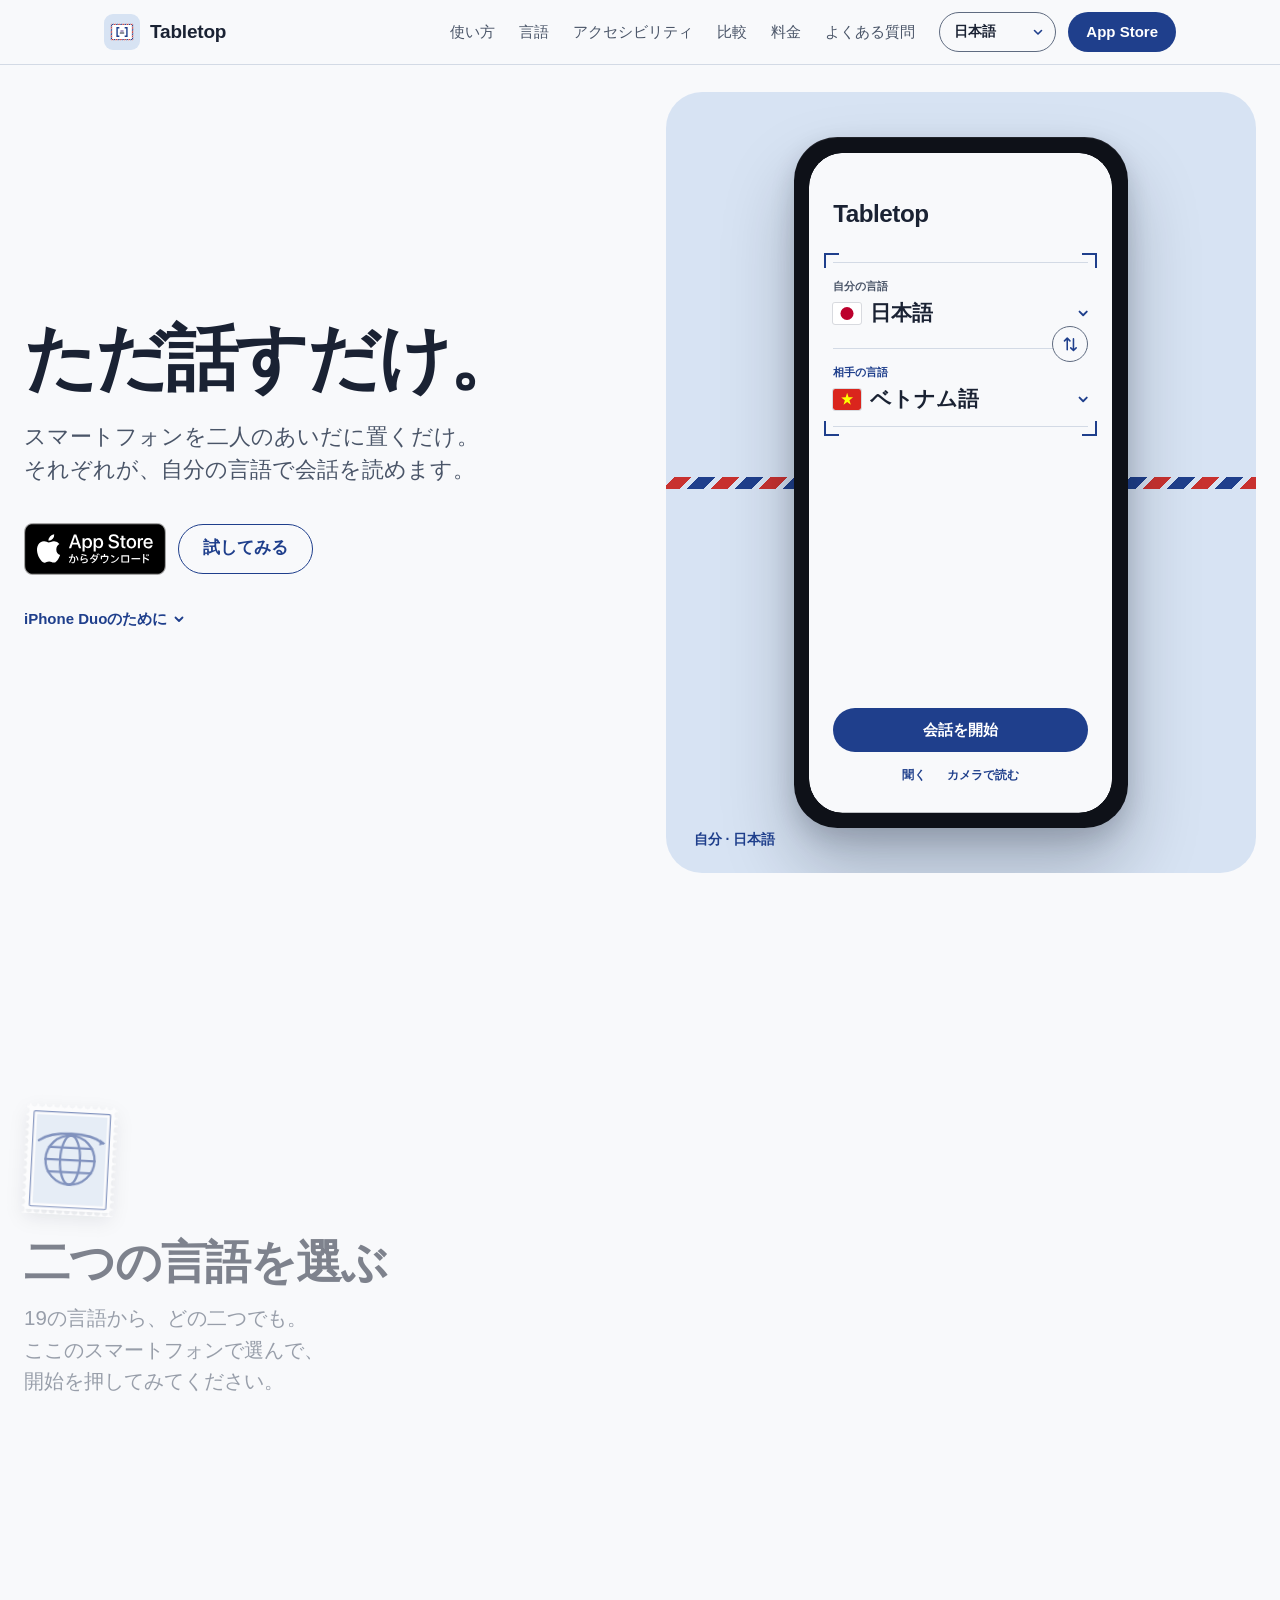
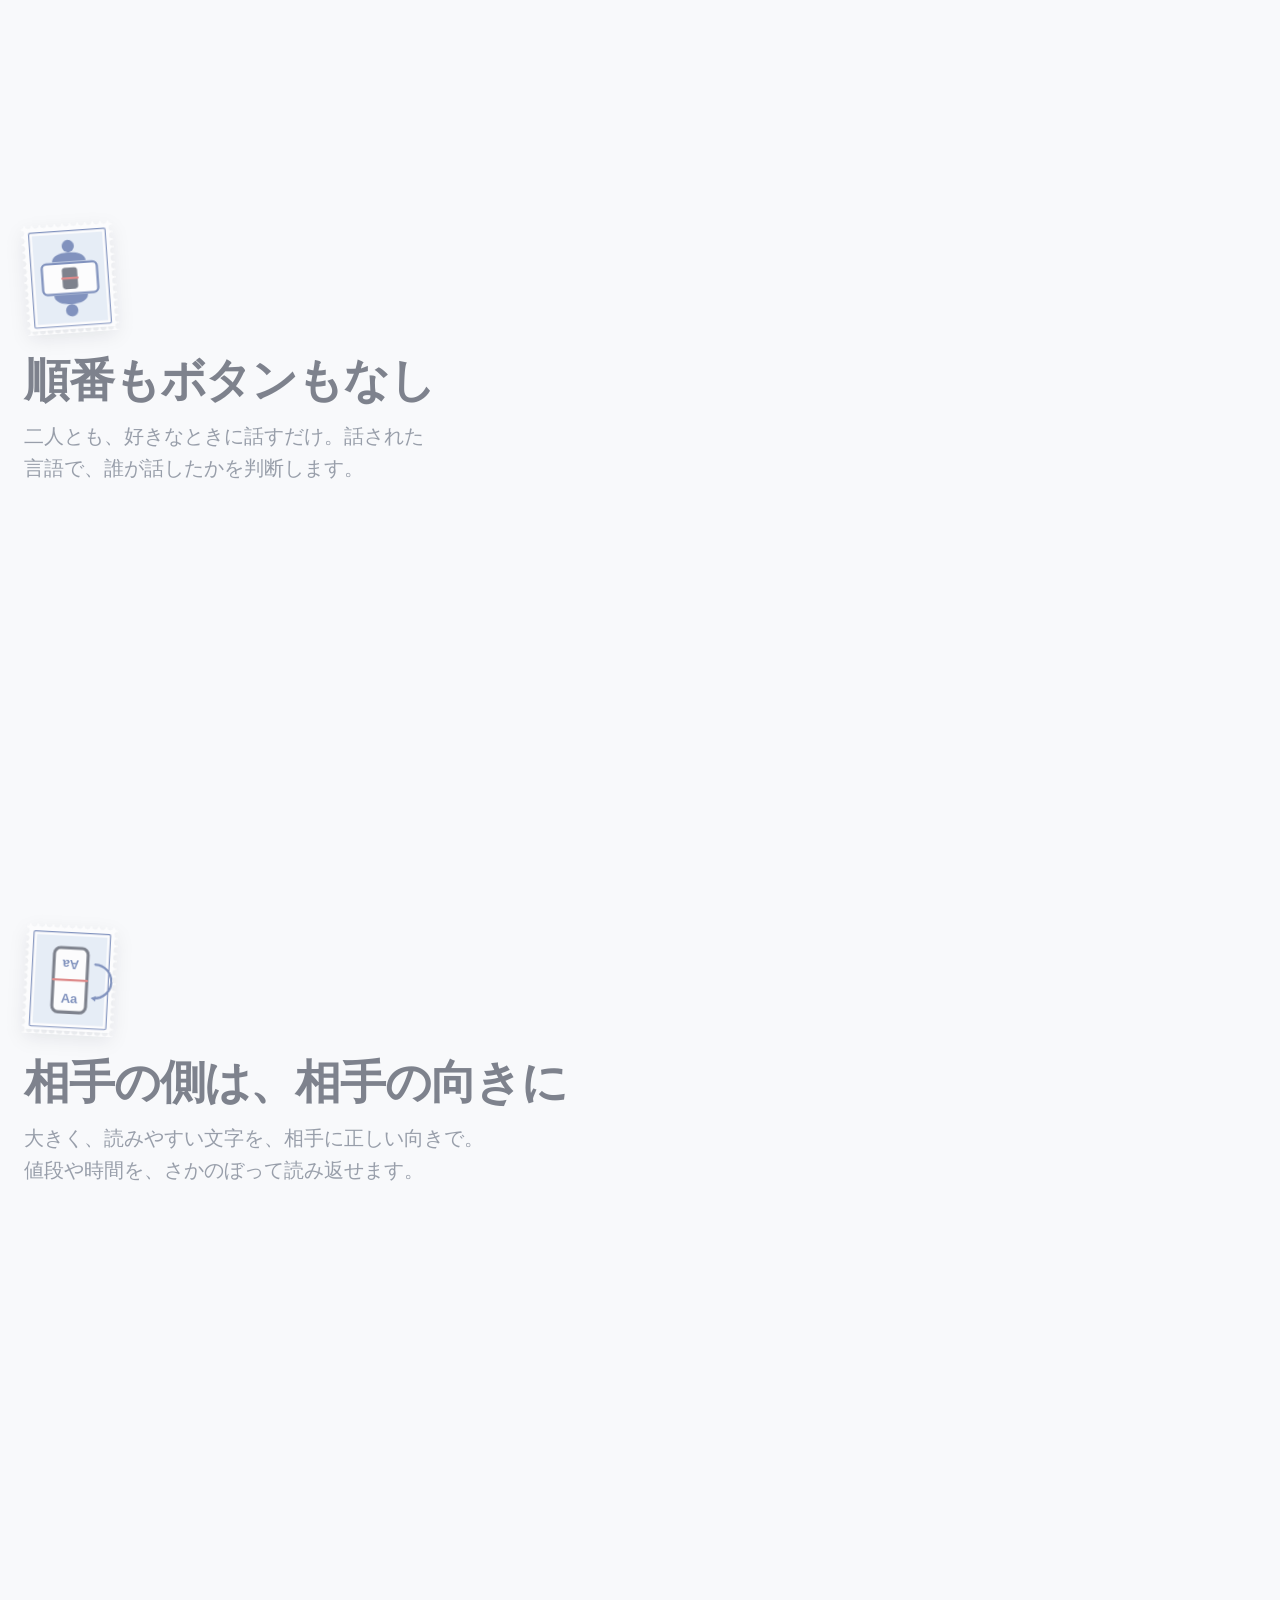
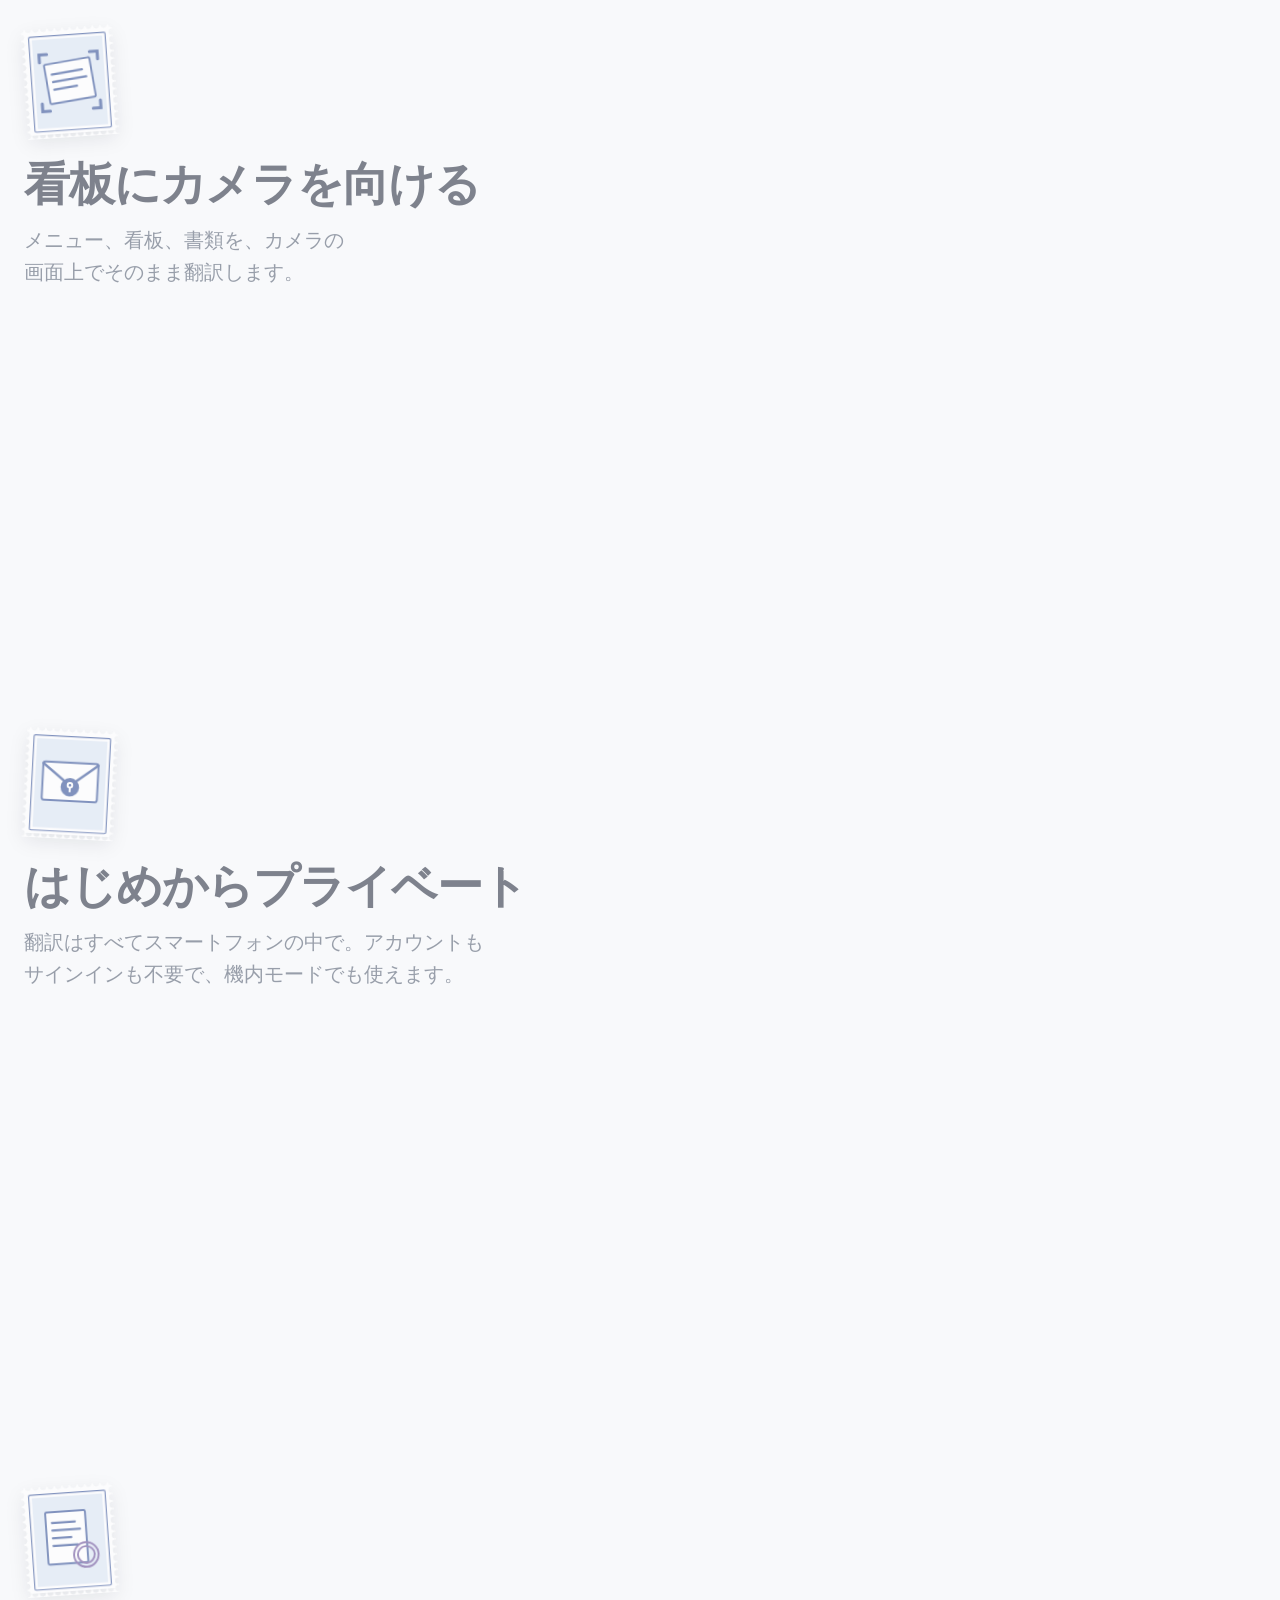
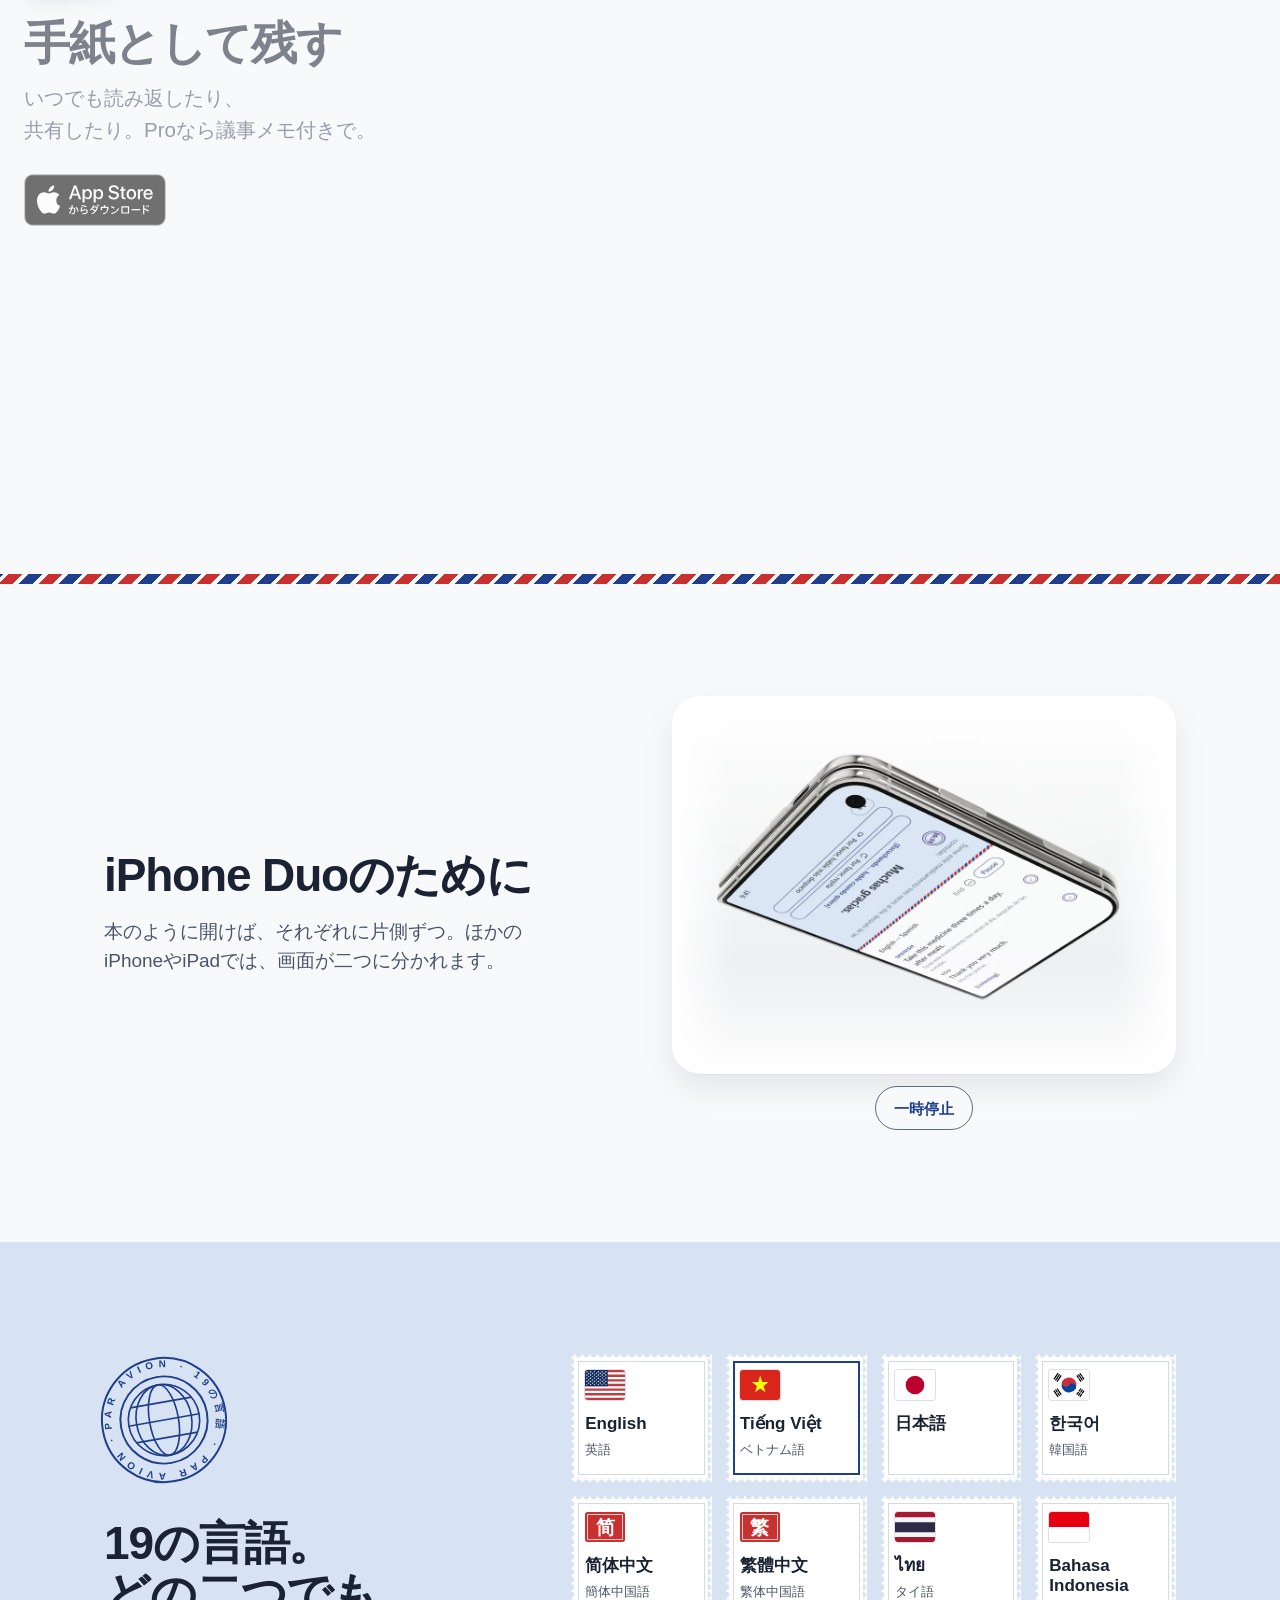
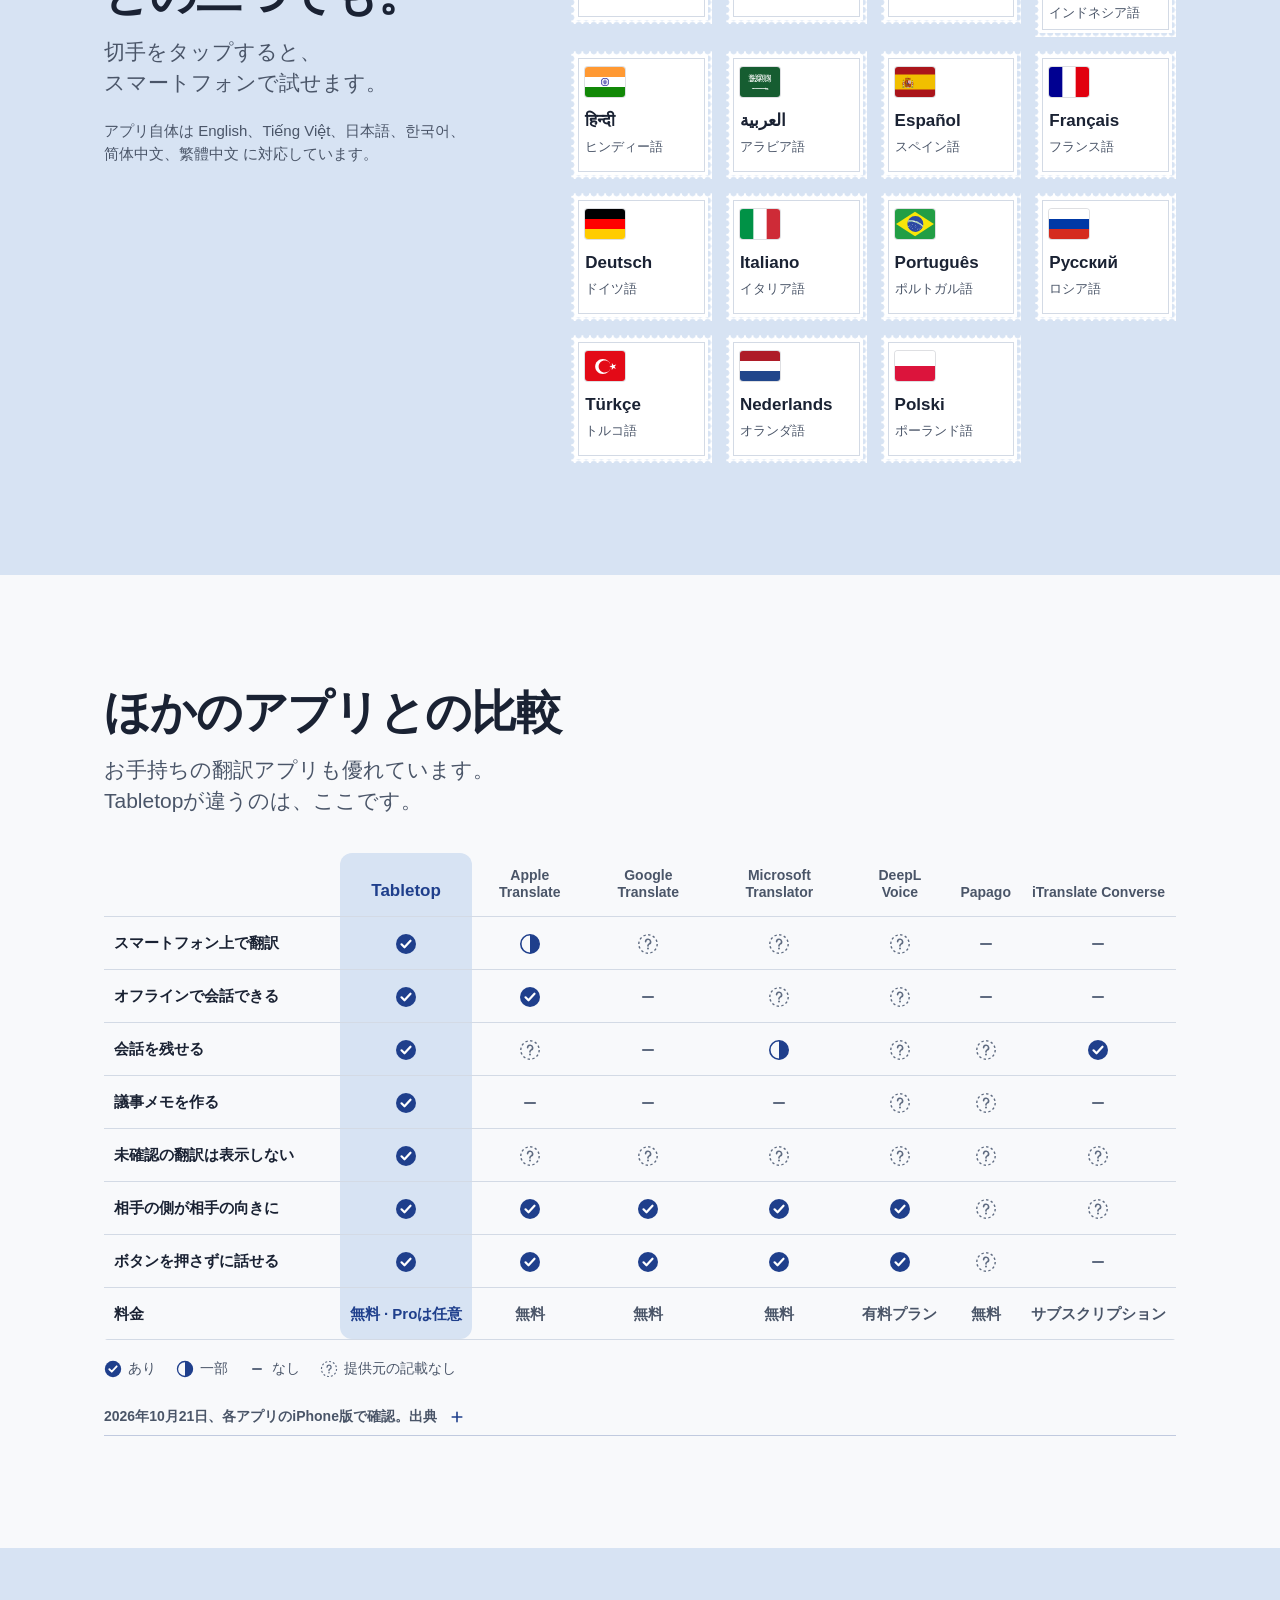
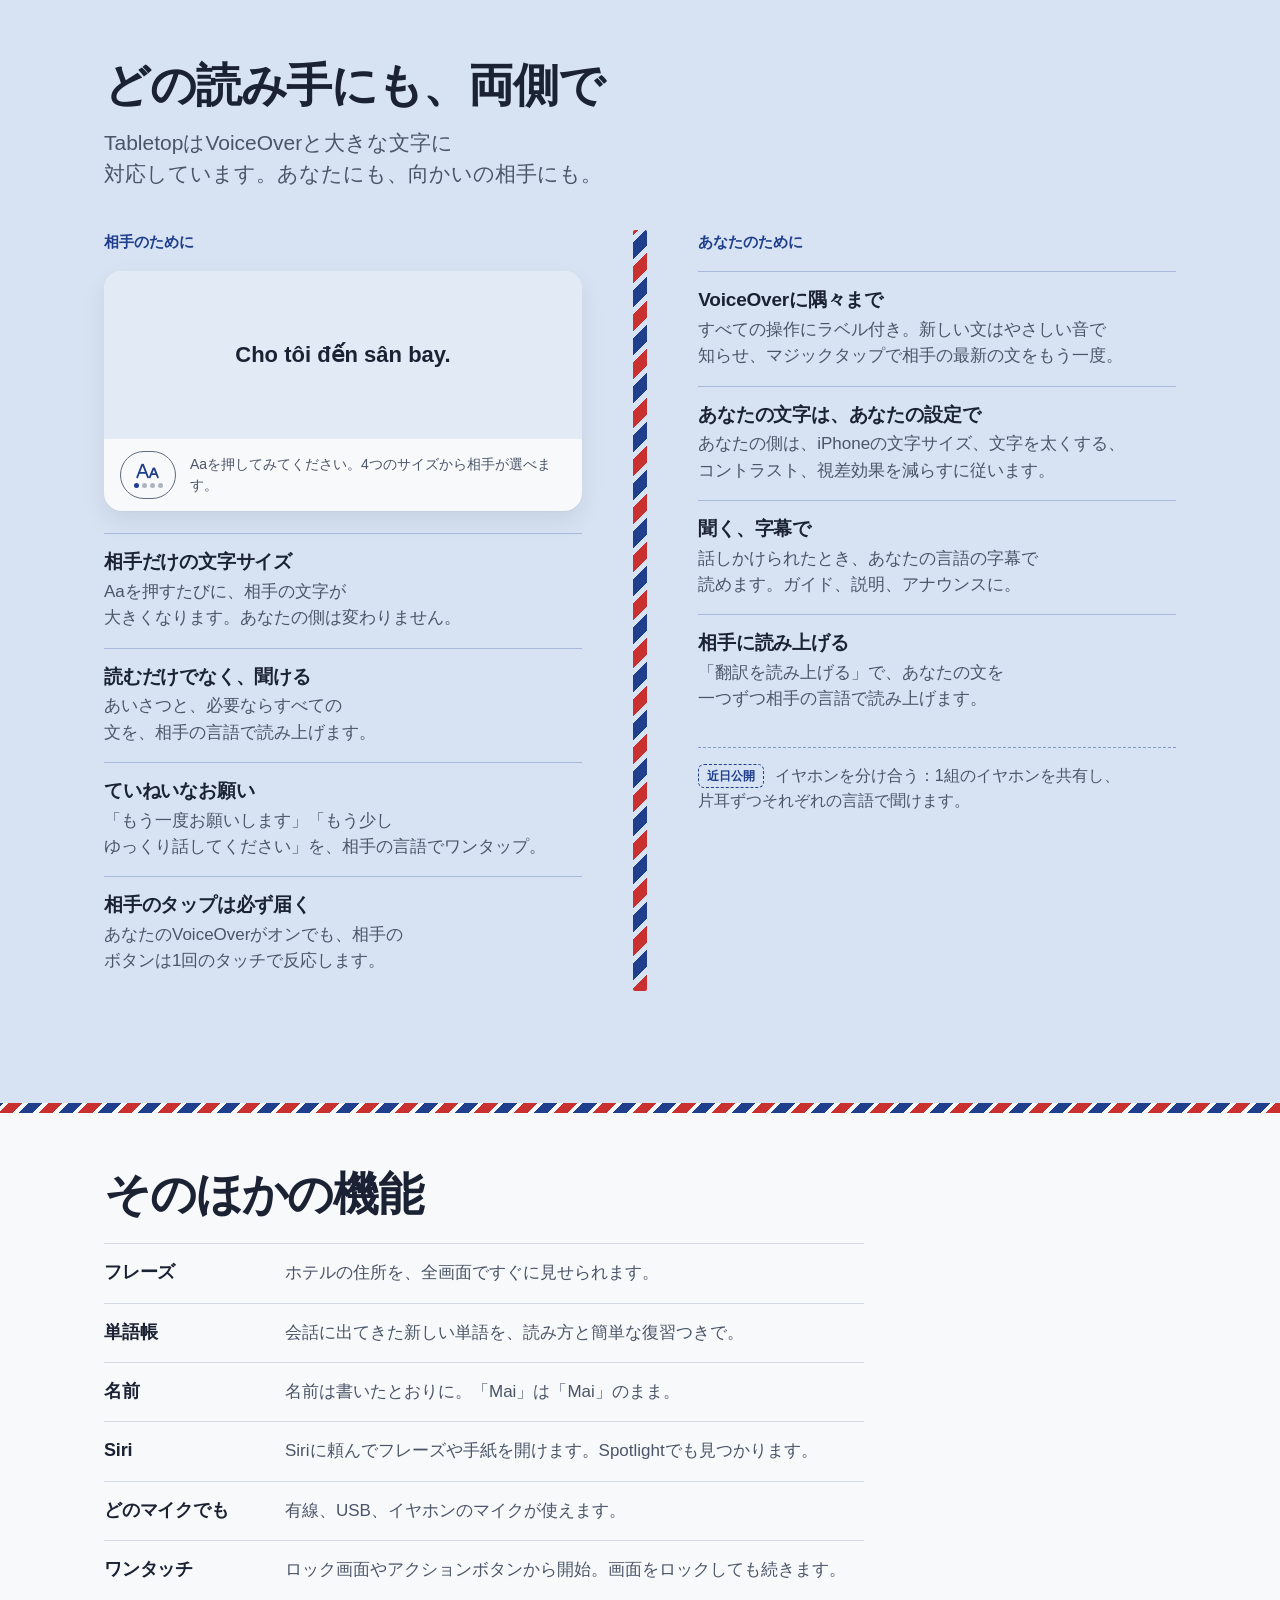
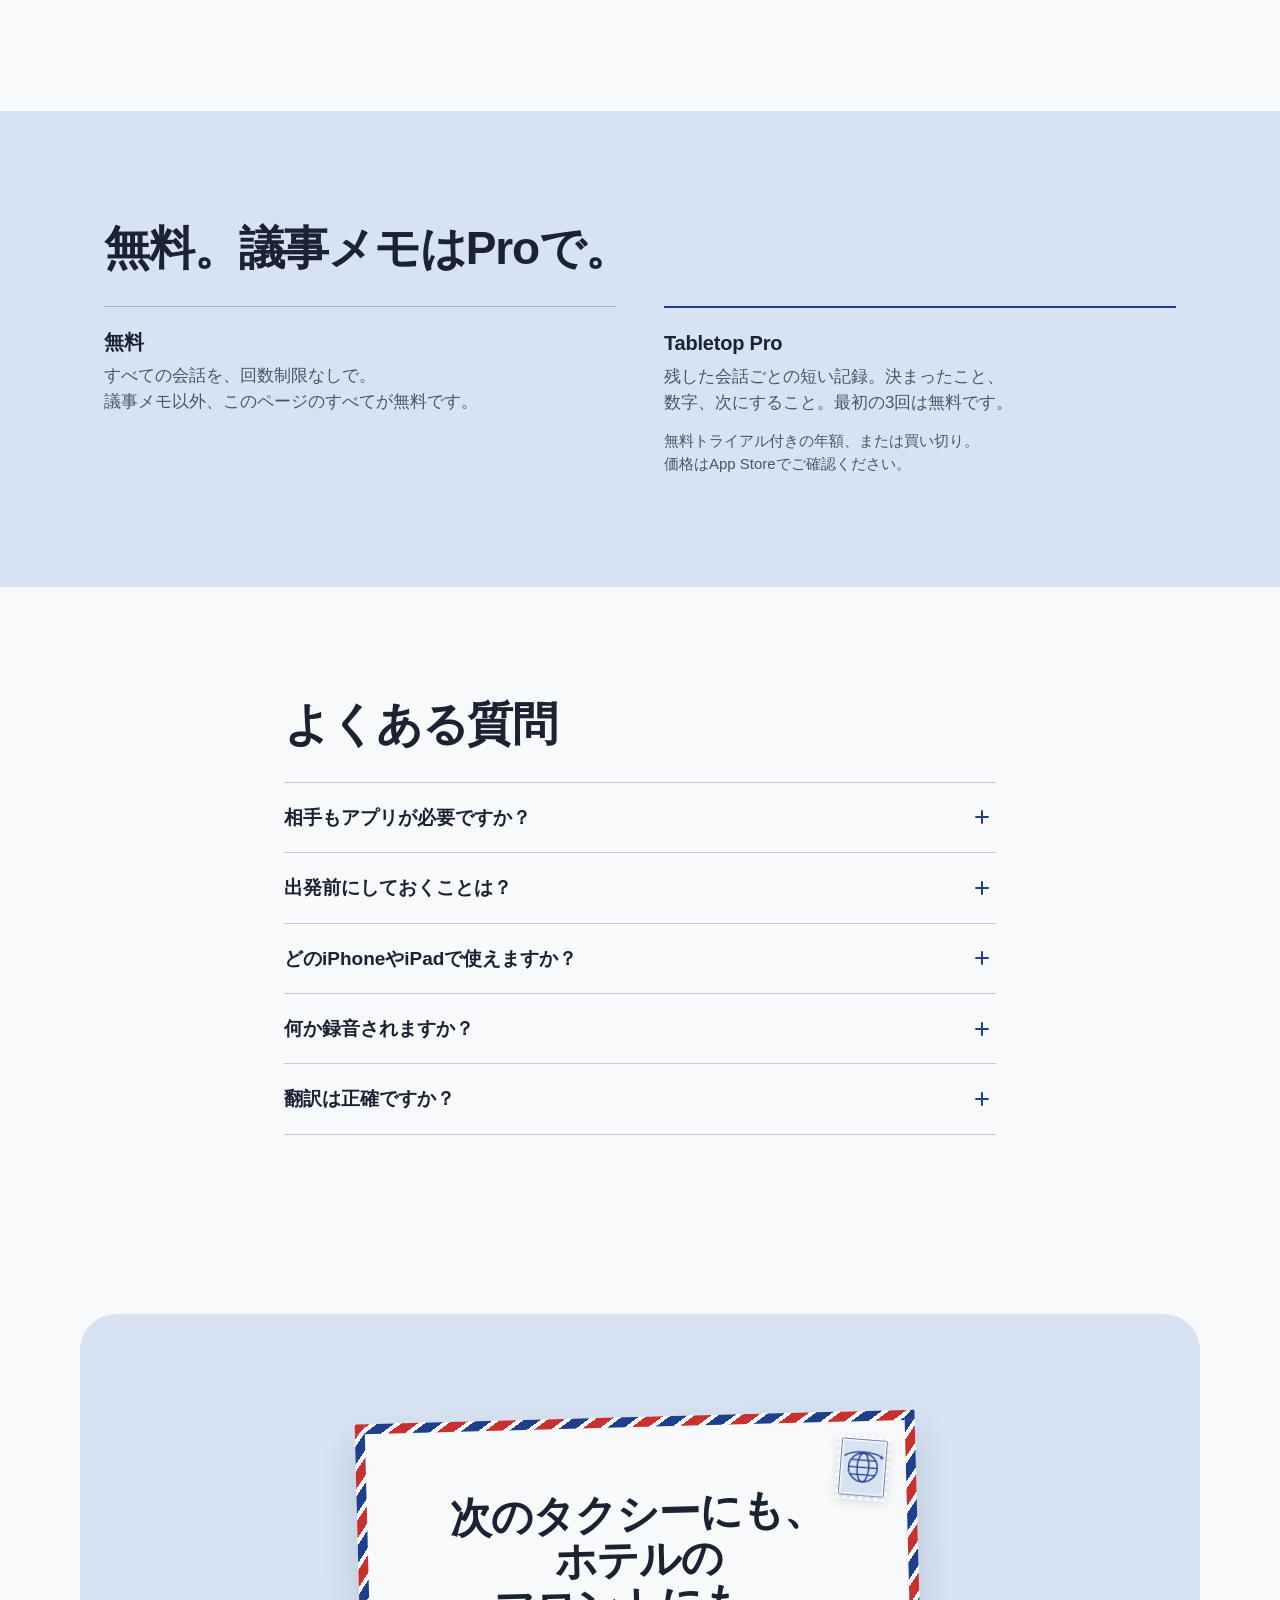
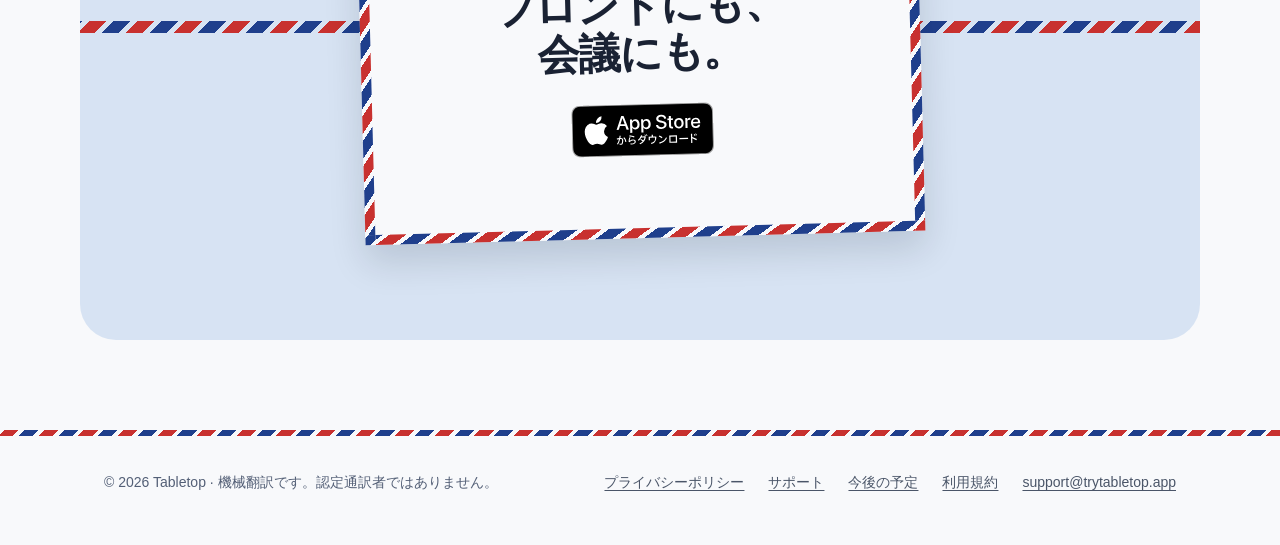
==== commit 97b5a23a: "1.2 released: iPad on the home page, What's Coming moves iPad to shipped, privacy effective 30 Octob" ====
--- a/ja/index.html
+++ b/ja/index.html
@@ -121,7 +121,7 @@
                 </div>
                 <!-- The conversation: their half turned to face them, yours below the seam -->
                 <div class="dv__theirs" lang="vi">
-                  <p class="dv__cue js-dv-tcue">[Đang nghe — xin mời nói]</p>
+                  <p class="dv__cue js-dv-tcue">[Đang nghe, xin mời nói]</p>
                   <p class="dv__big js-dv-tbig">Khoảng một tiếng.</p>
                   <p class="dv__prev js-dv-tprev">Vâng, đi cao tốc. Mất bao lâu ạ?</p>
                 </div>
@@ -212,7 +212,7 @@
       <div class="wrap duo__grid">
         <div>
           <h2 id="duo-title" data-i18n="duo.title">iPhone Duoのために</h2>
-          <p data-i18n="duo.body">本のように開けば、それぞれに片側ずつ。ほかのiPhoneでは、画面が二つに分かれます。</p>
+          <p data-i18n="duo.body">本のように開けば、それぞれに片側ずつ。ほかのiPhoneやiPadでは、画面が二つに分かれます。</p>
         </div>
         <figure class="held">
           <div class="fold">
@@ -422,8 +422,8 @@
           <p data-i18n="faq.2.a">Wi‑Fiで二つの言語をダウンロードしてください。その後は接続は不要です。</p>
         </details>
         <details>
-          <summary data-i18n="faq.3.q">どのiPhoneで使えますか？</summary>
-          <p data-i18n="faq.3.a">iOS 26以降のすべてのiPhoneで使えます。Proの議事メモにはApple Intelligenceが必要です。</p>
+          <summary data-i18n="faq.3.q">どのiPhoneやiPadで使えますか？</summary>
+          <p data-i18n="faq.3.a">iOS 26以降のすべてのiPhoneと、iPadOS 26以降のすべてのiPadで使えます。Proの議事メモにはApple Intelligenceが必要です。</p>
         </details>
         <details>
           <summary data-i18n="faq.4.q">何か録音されますか？</summary>
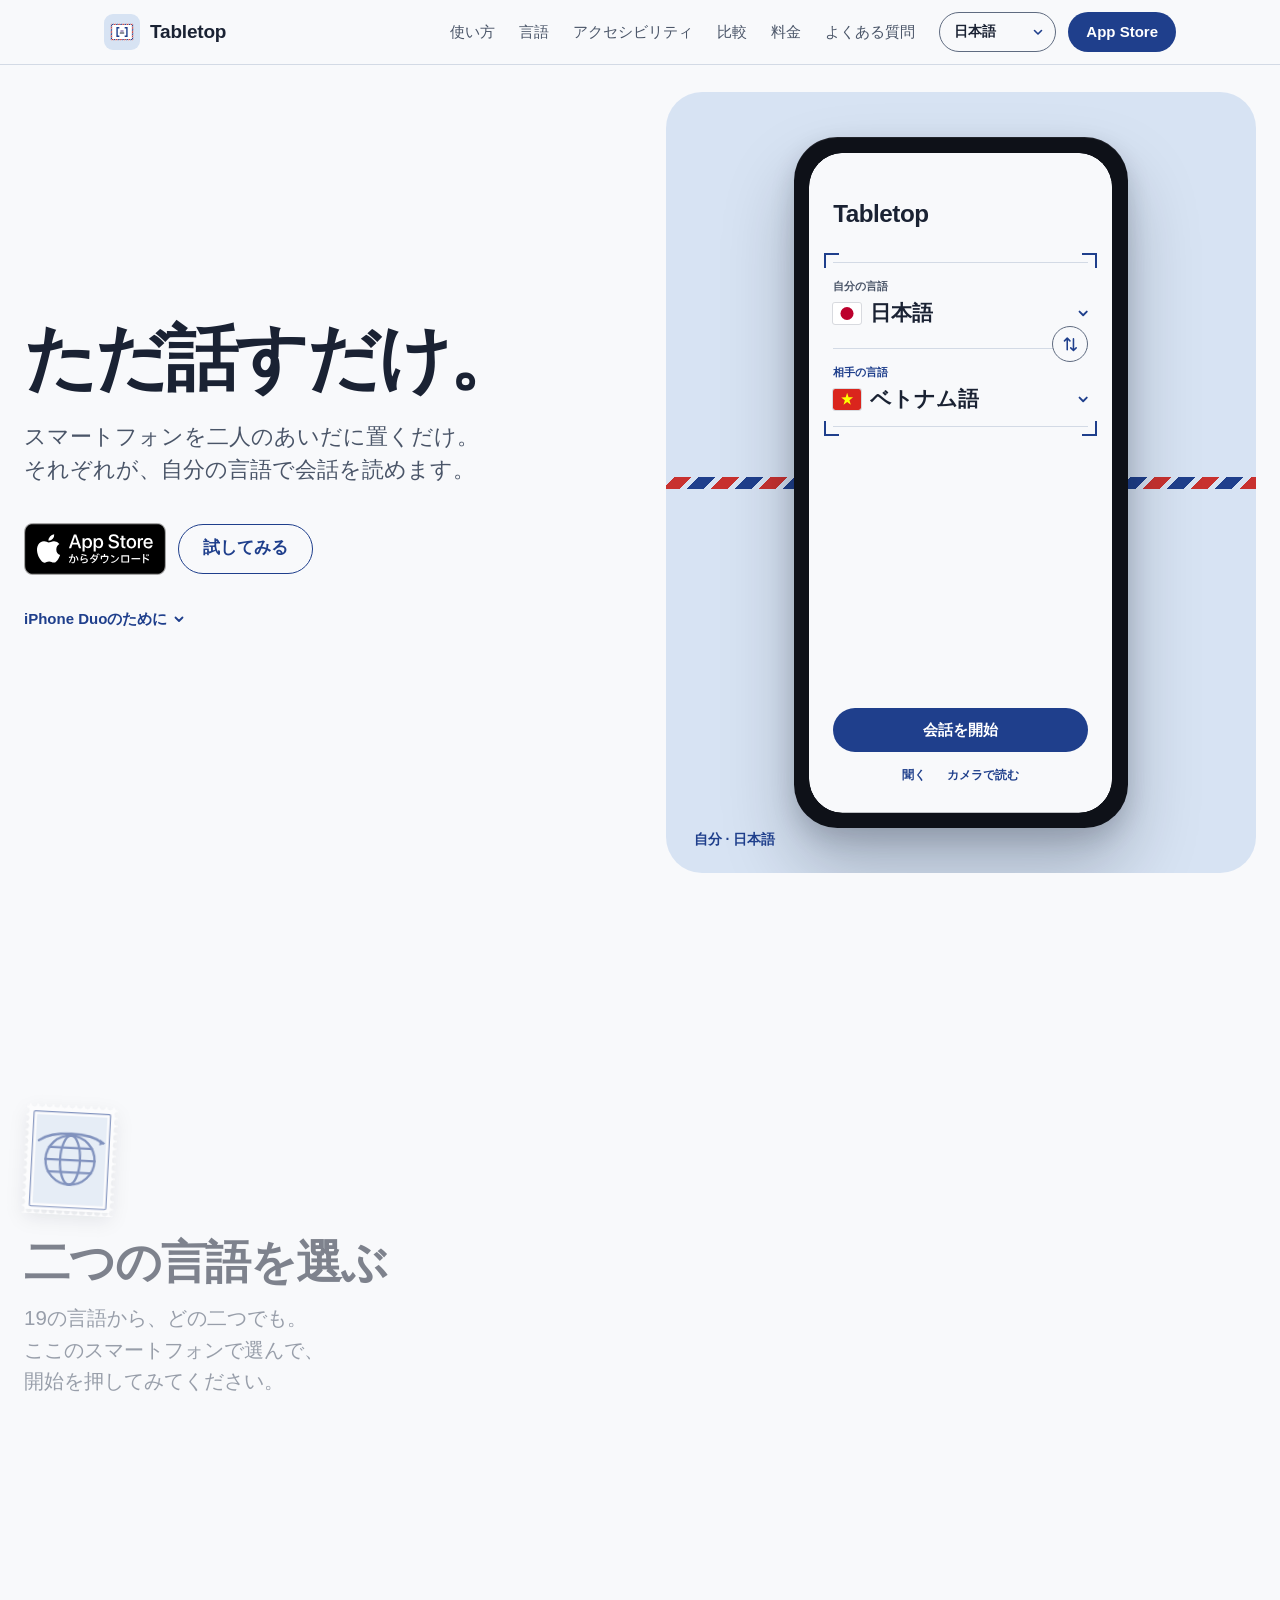
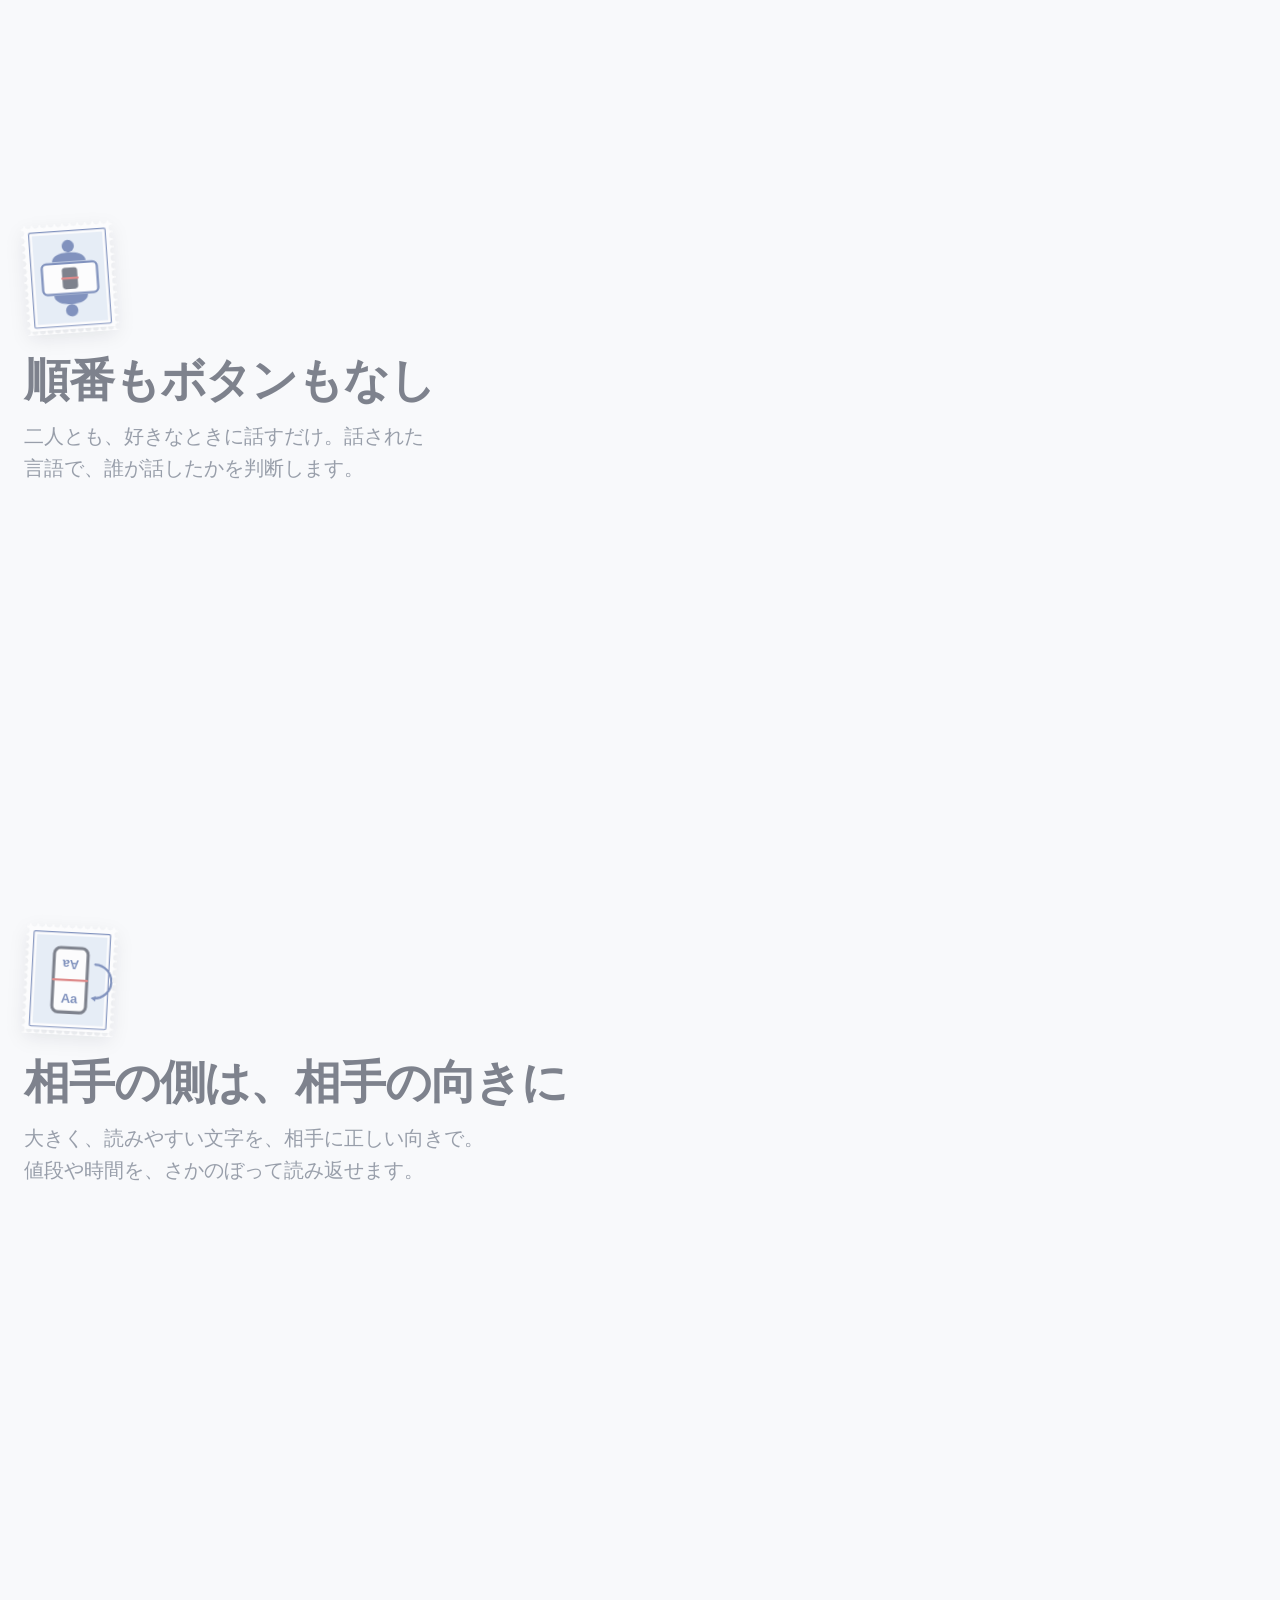
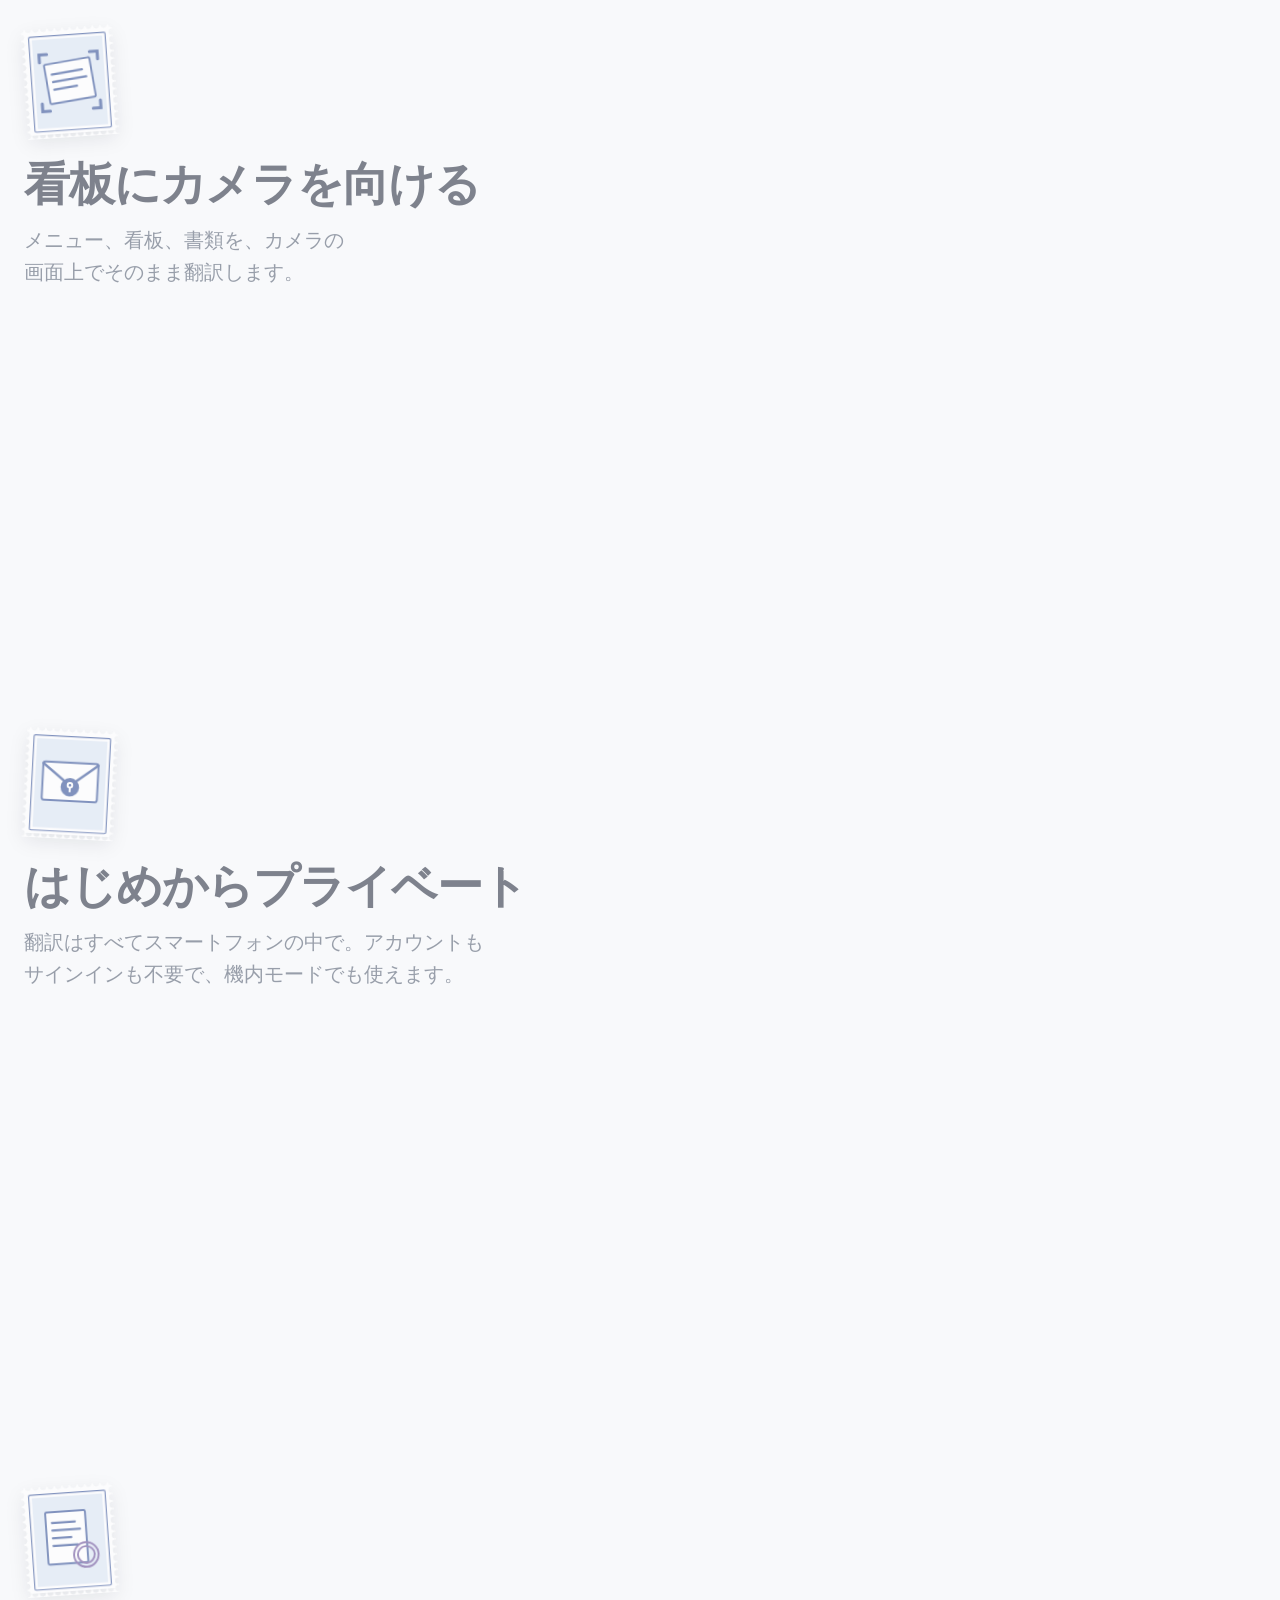
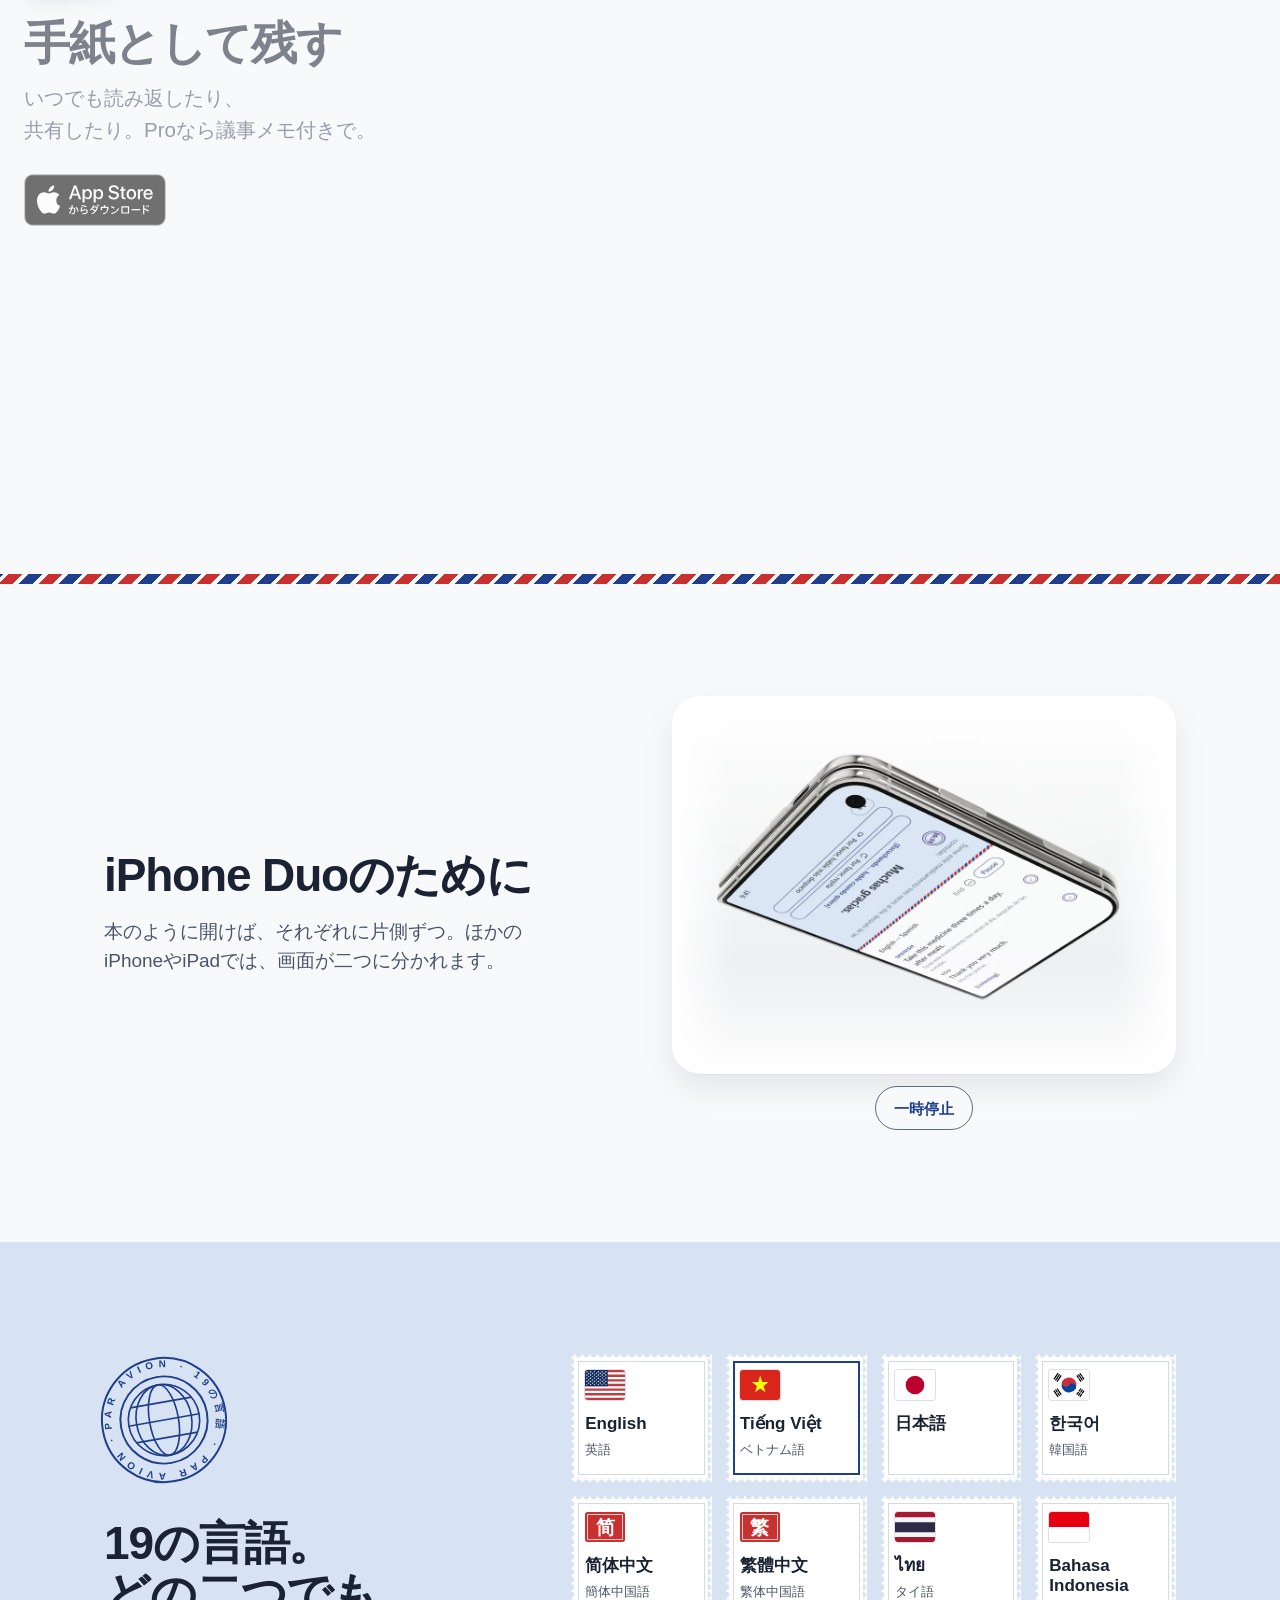
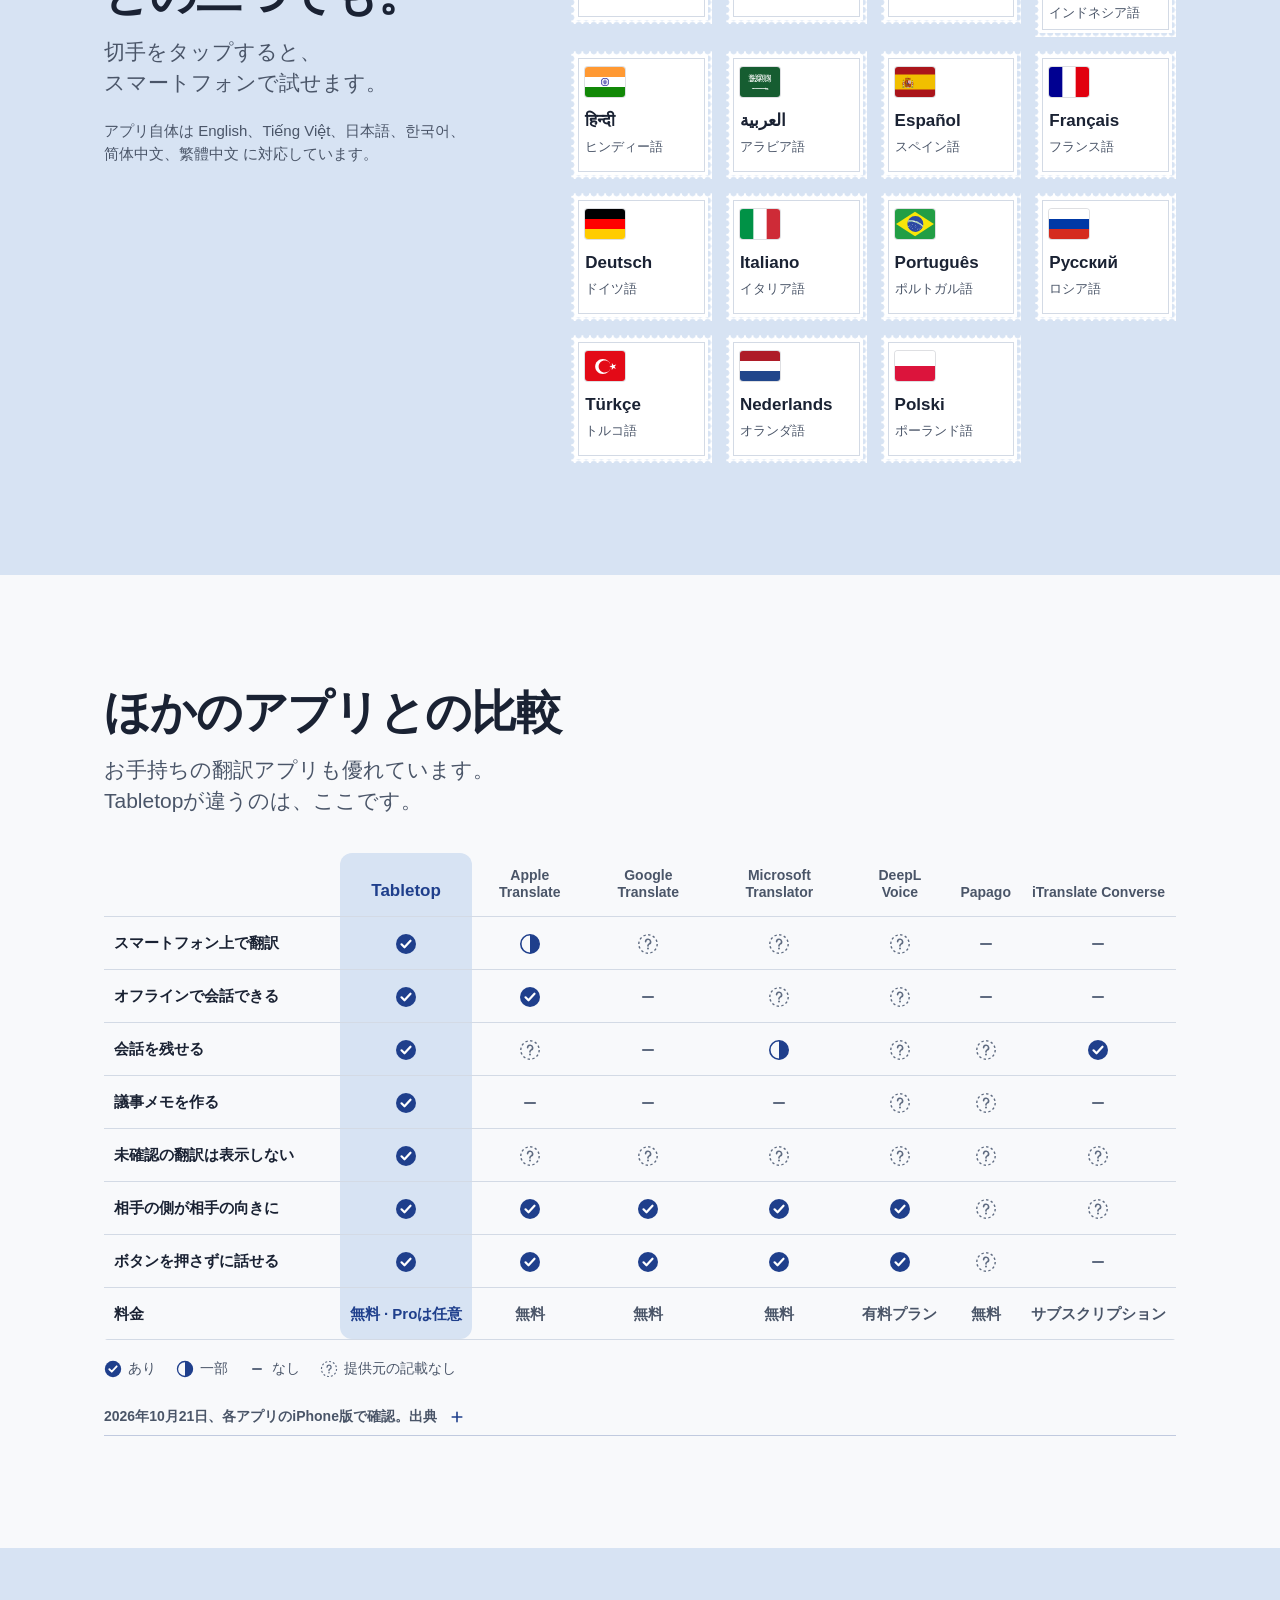
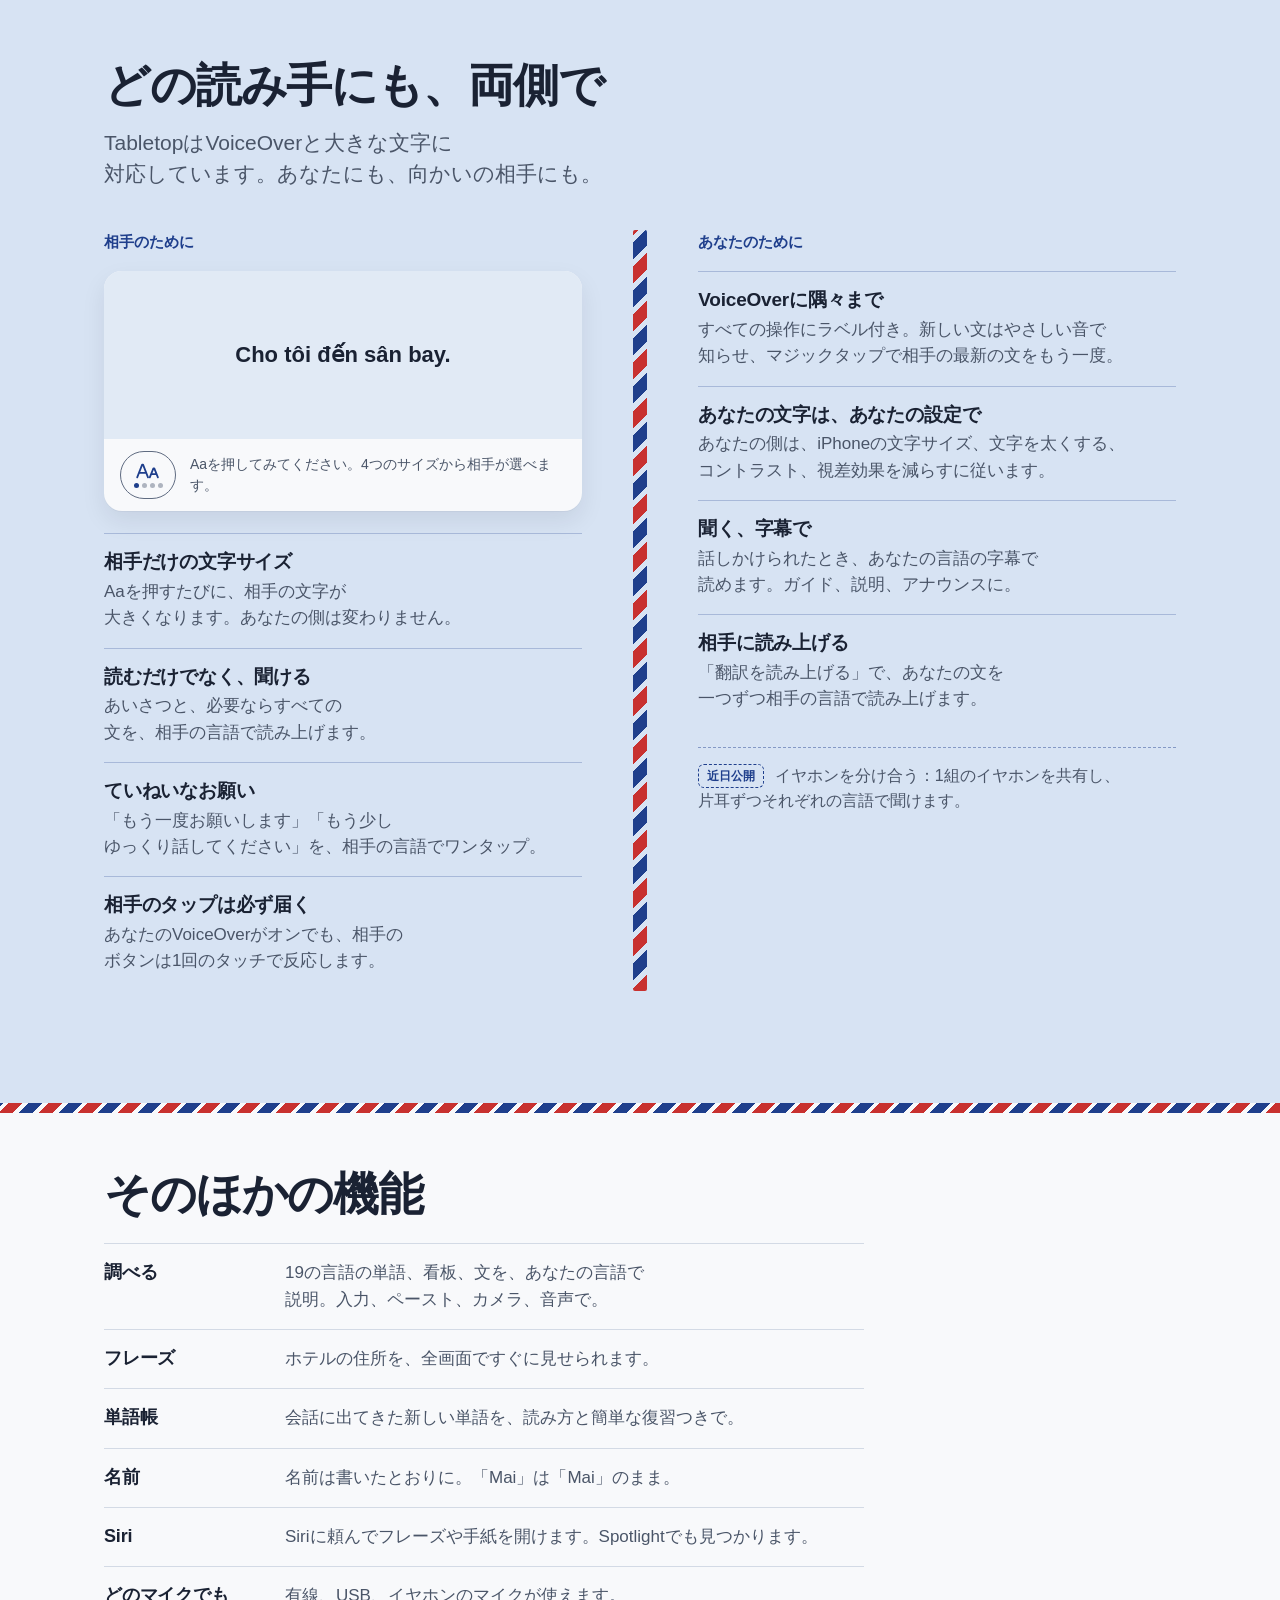
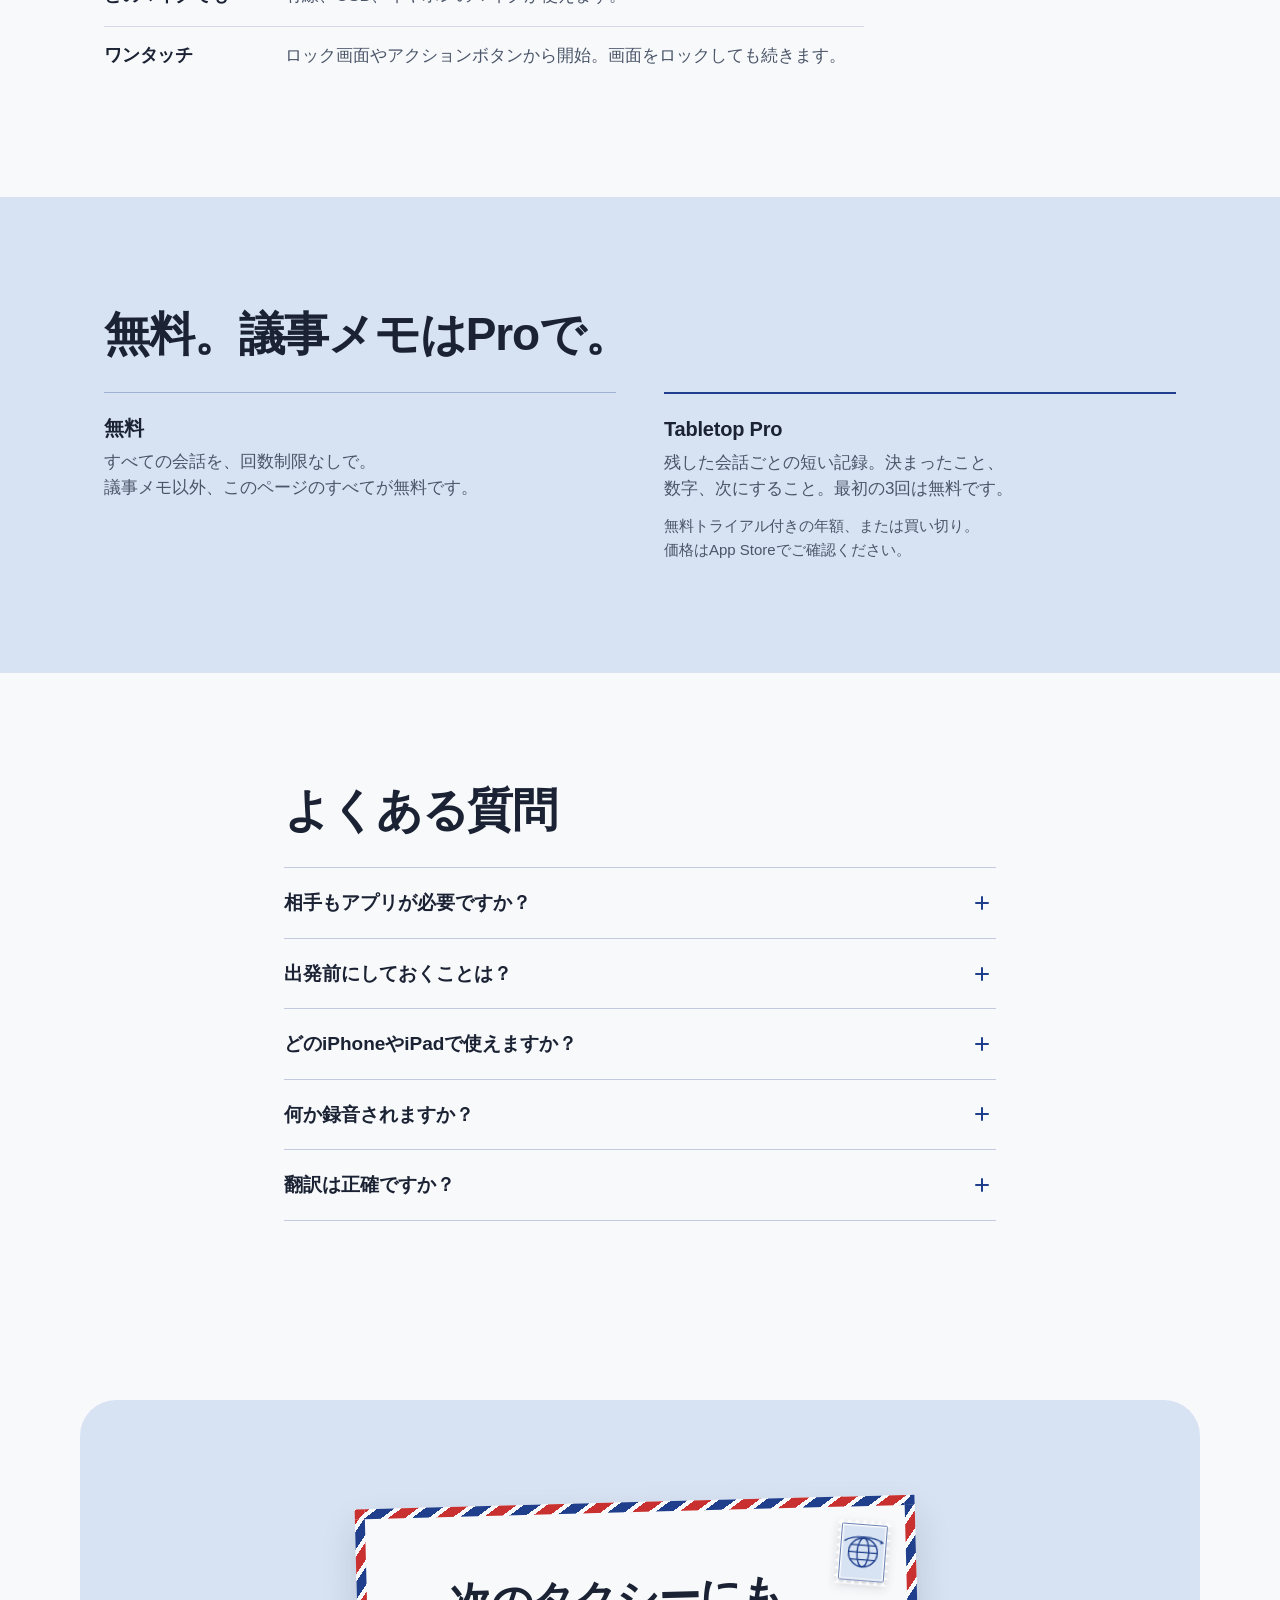
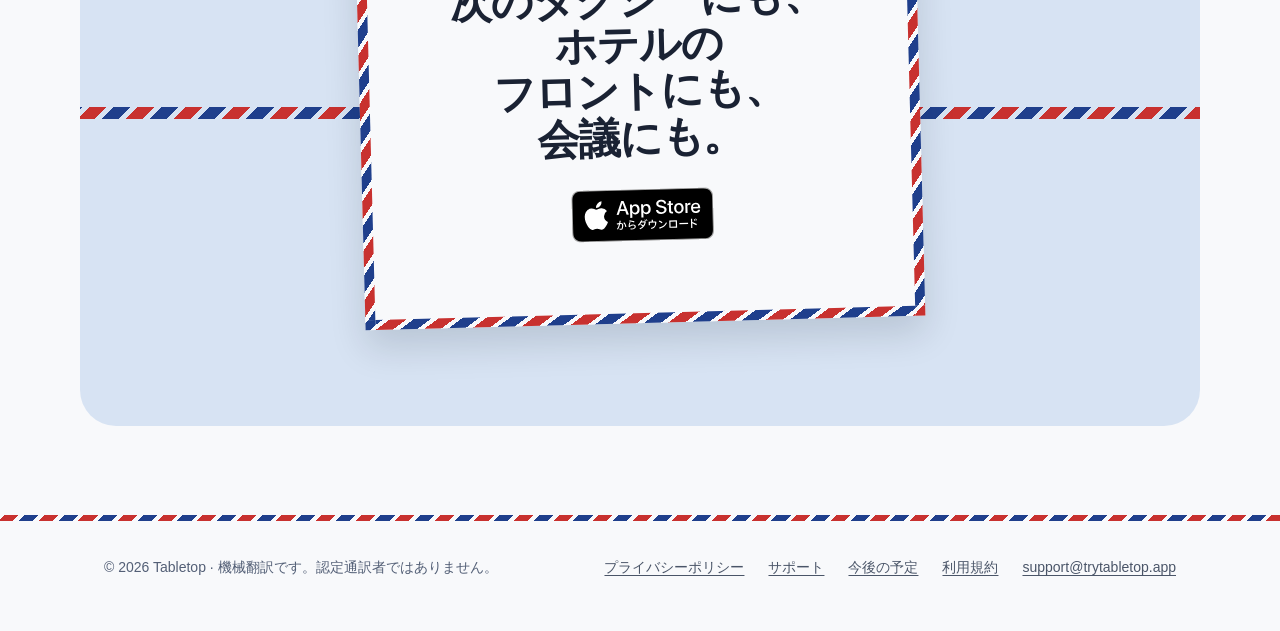
==== commit c3e18b43: "1.3 released: Look Up on the home page, What's Coming, privacy and support, in six languages Co-Auth" ====
--- a/ja/index.html
+++ b/ja/index.html
@@ -381,6 +381,7 @@
       <div class="wrap">
         <h2 data-i18n="also.title">そのほかの機能</h2>
         <div class="also">
+          <article><h3 data-i18n="also.8.t">調べる</h3><p data-i18n="also.8.d">19の言語の単語、看板、文を、あなたの言語で説明。入力、ペースト、カメラ、音声で。</p></article>
           <article><h3 data-i18n="also.2.t">フレーズ</h3><p data-i18n="also.2.d">ホテルの住所を、全画面ですぐに見せられます。</p></article>
           <article><h3 data-i18n="also.5.t">単語帳</h3><p data-i18n="also.5.d">会話に出てきた新しい単語を、読み方と簡単な復習つきで。</p></article>
           <article><h3 data-i18n="also.3.t">名前</h3><p data-i18n="also.3.d">名前は書いたとおりに。「Mai」は「Mai」のまま。</p></article>
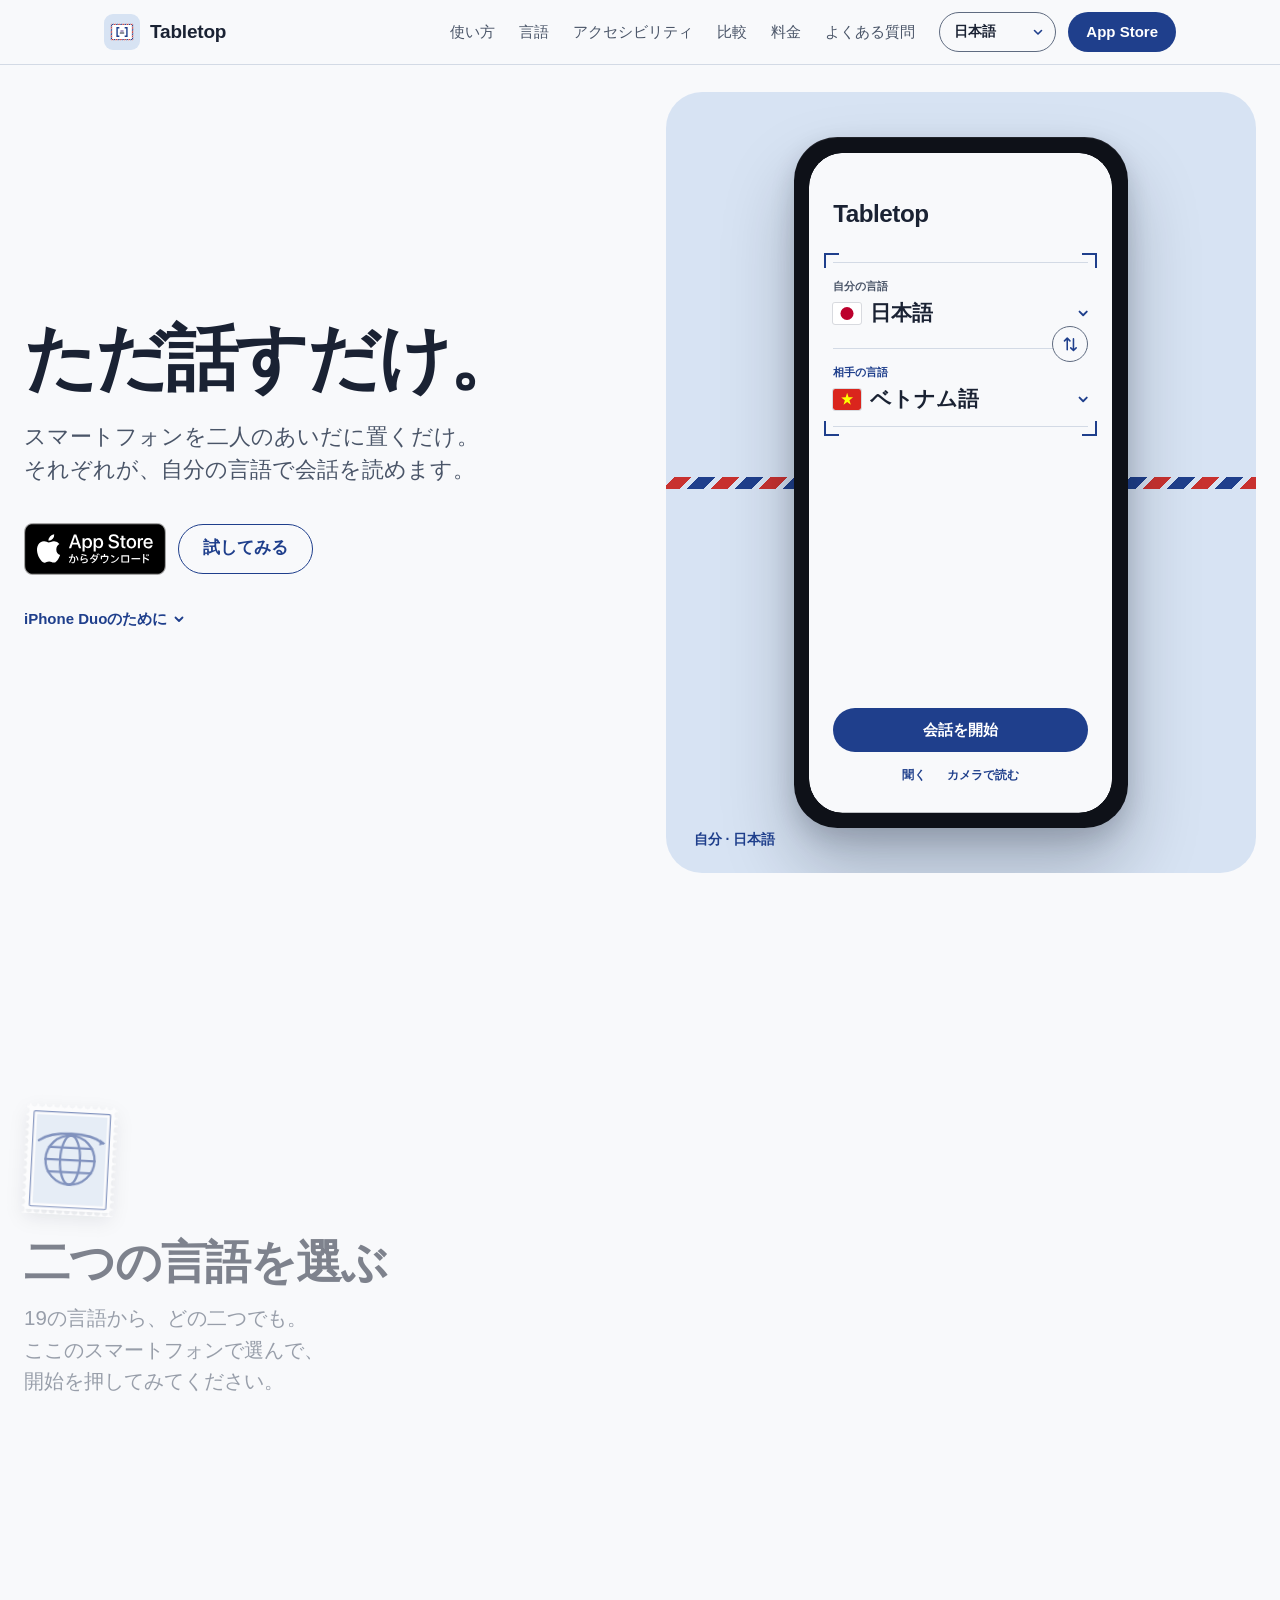
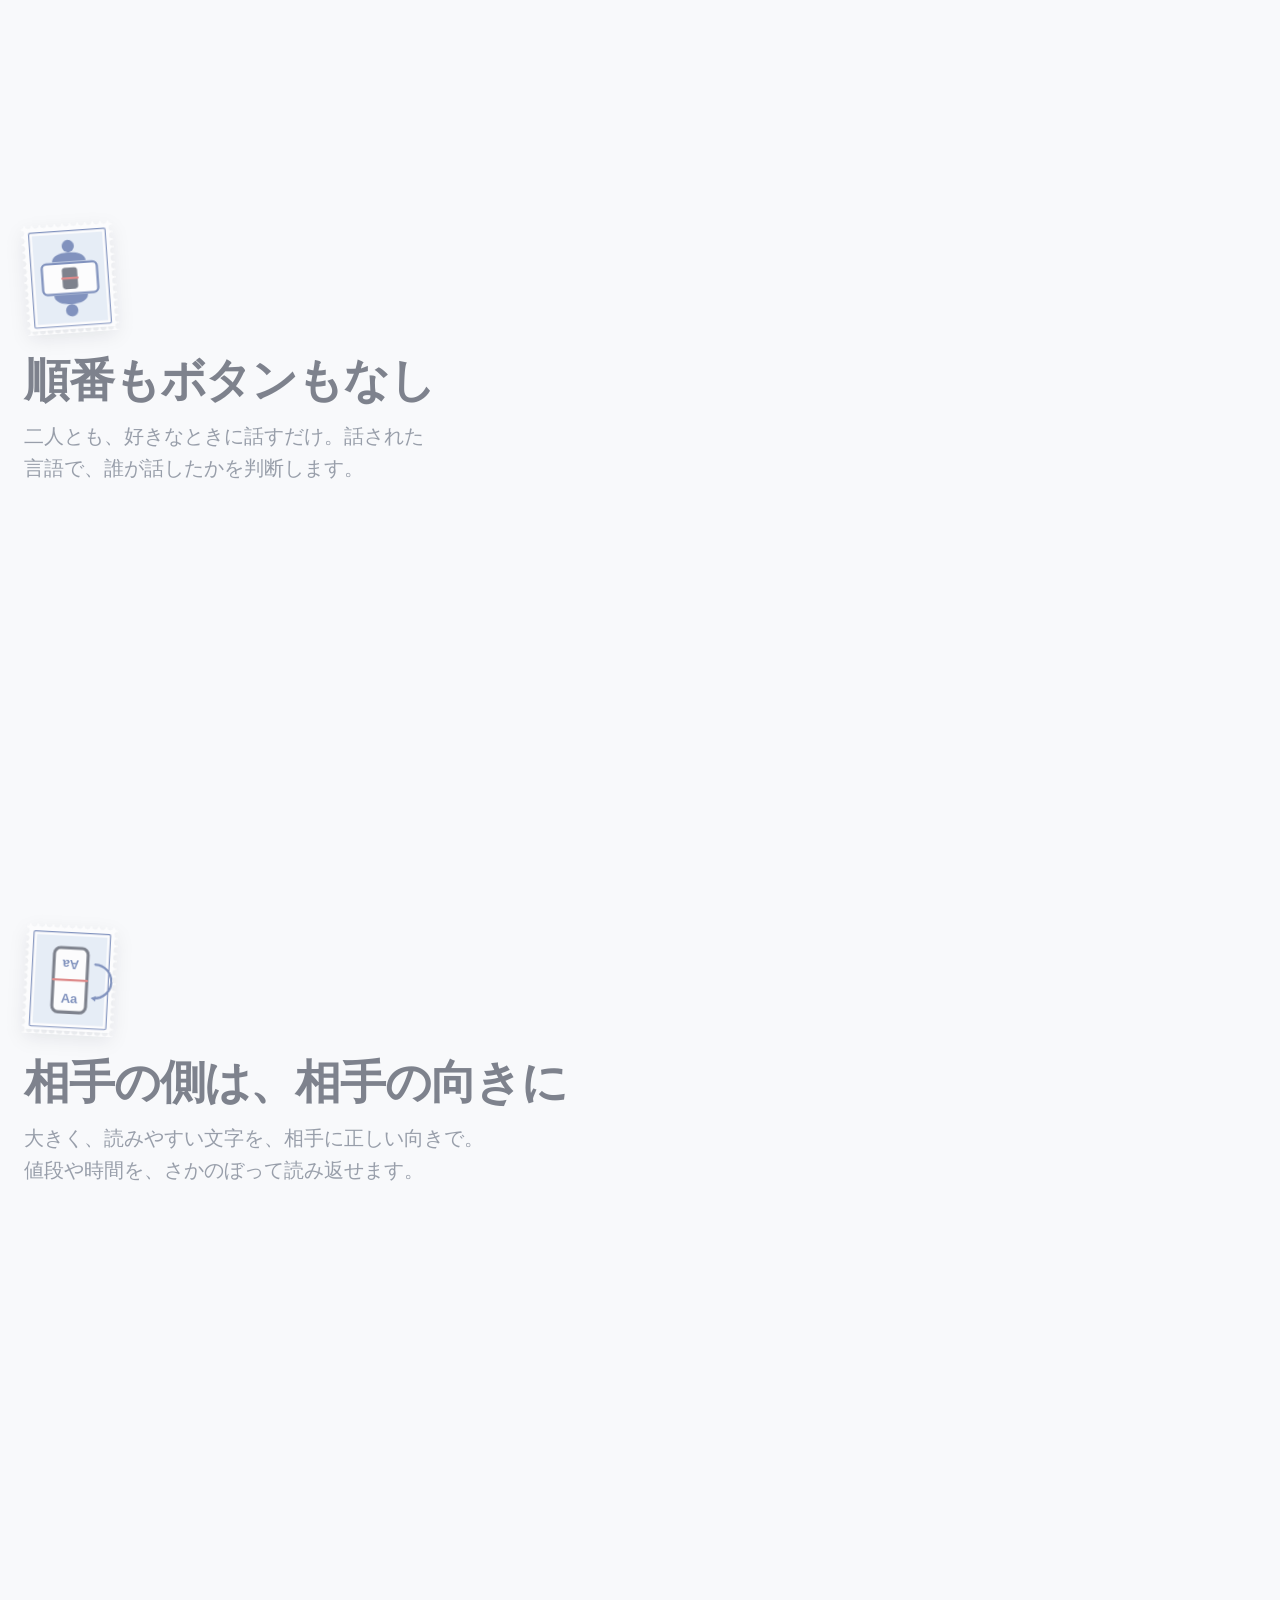
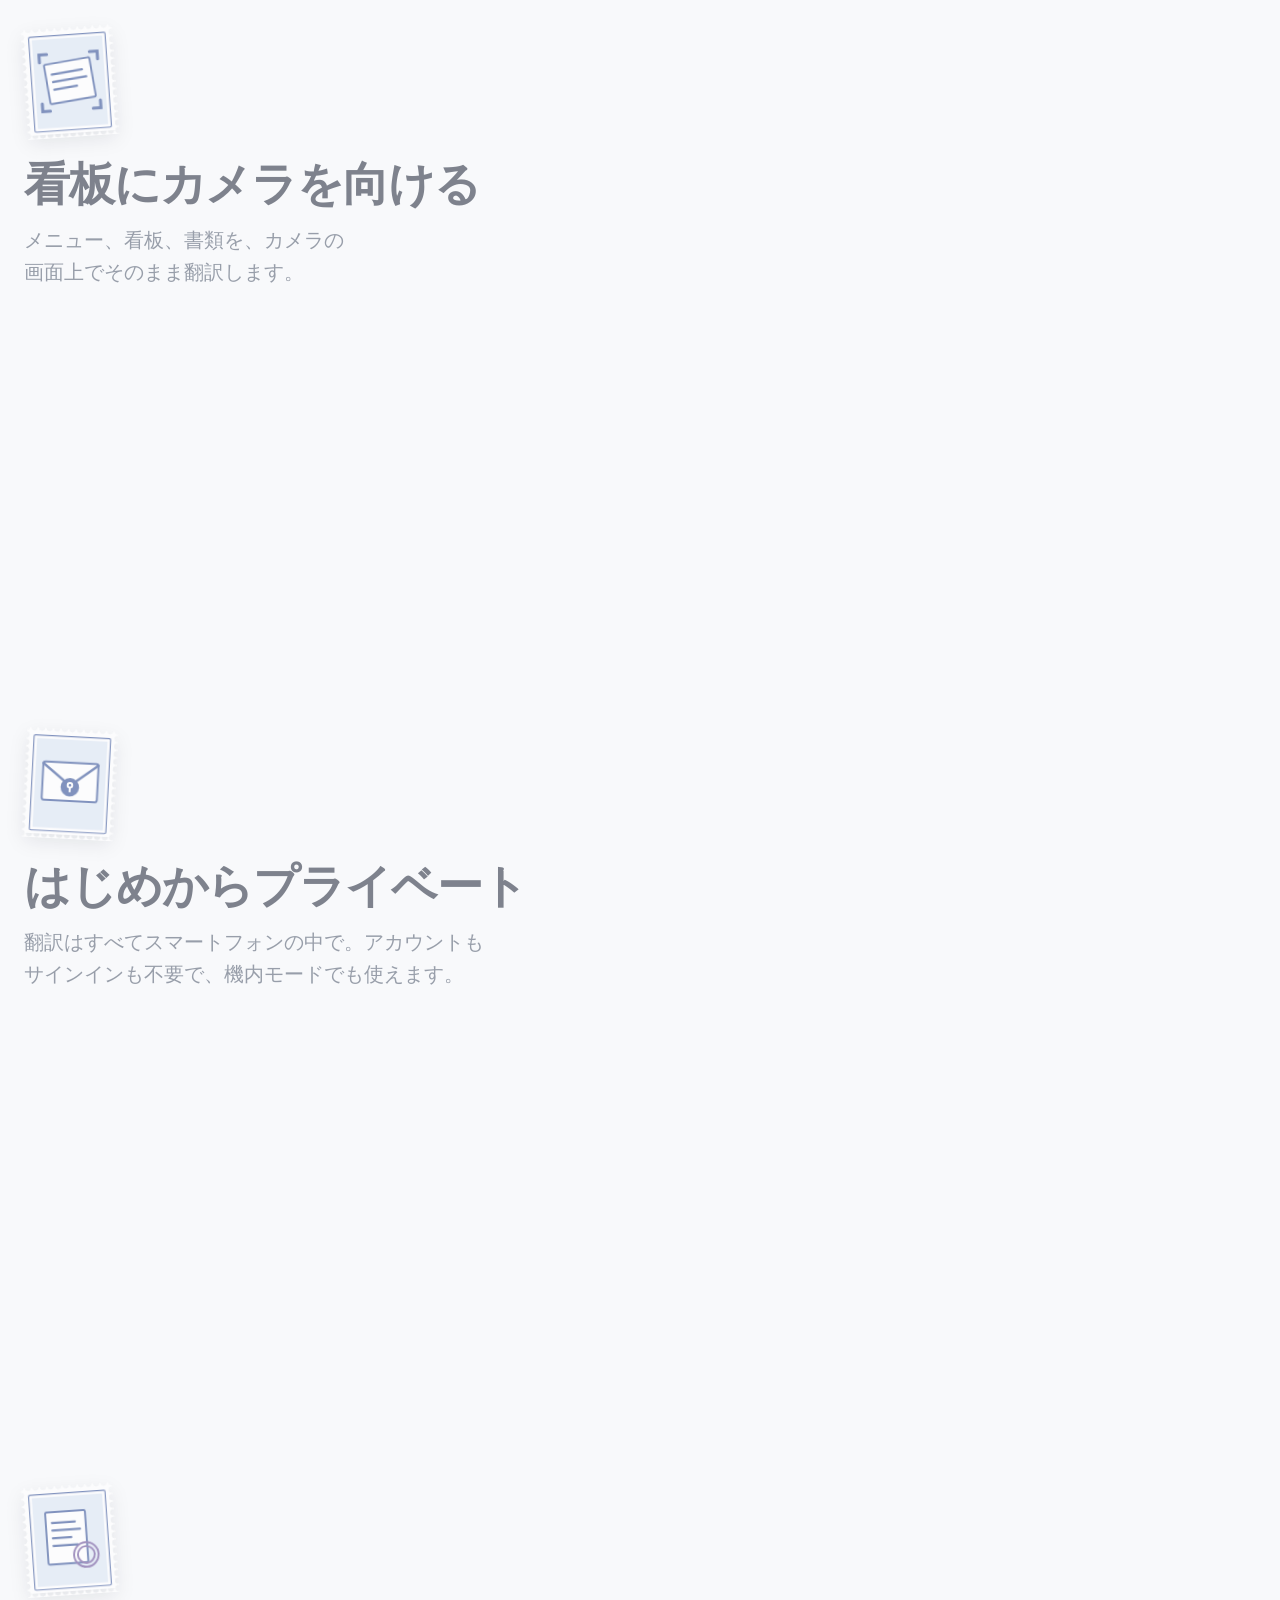
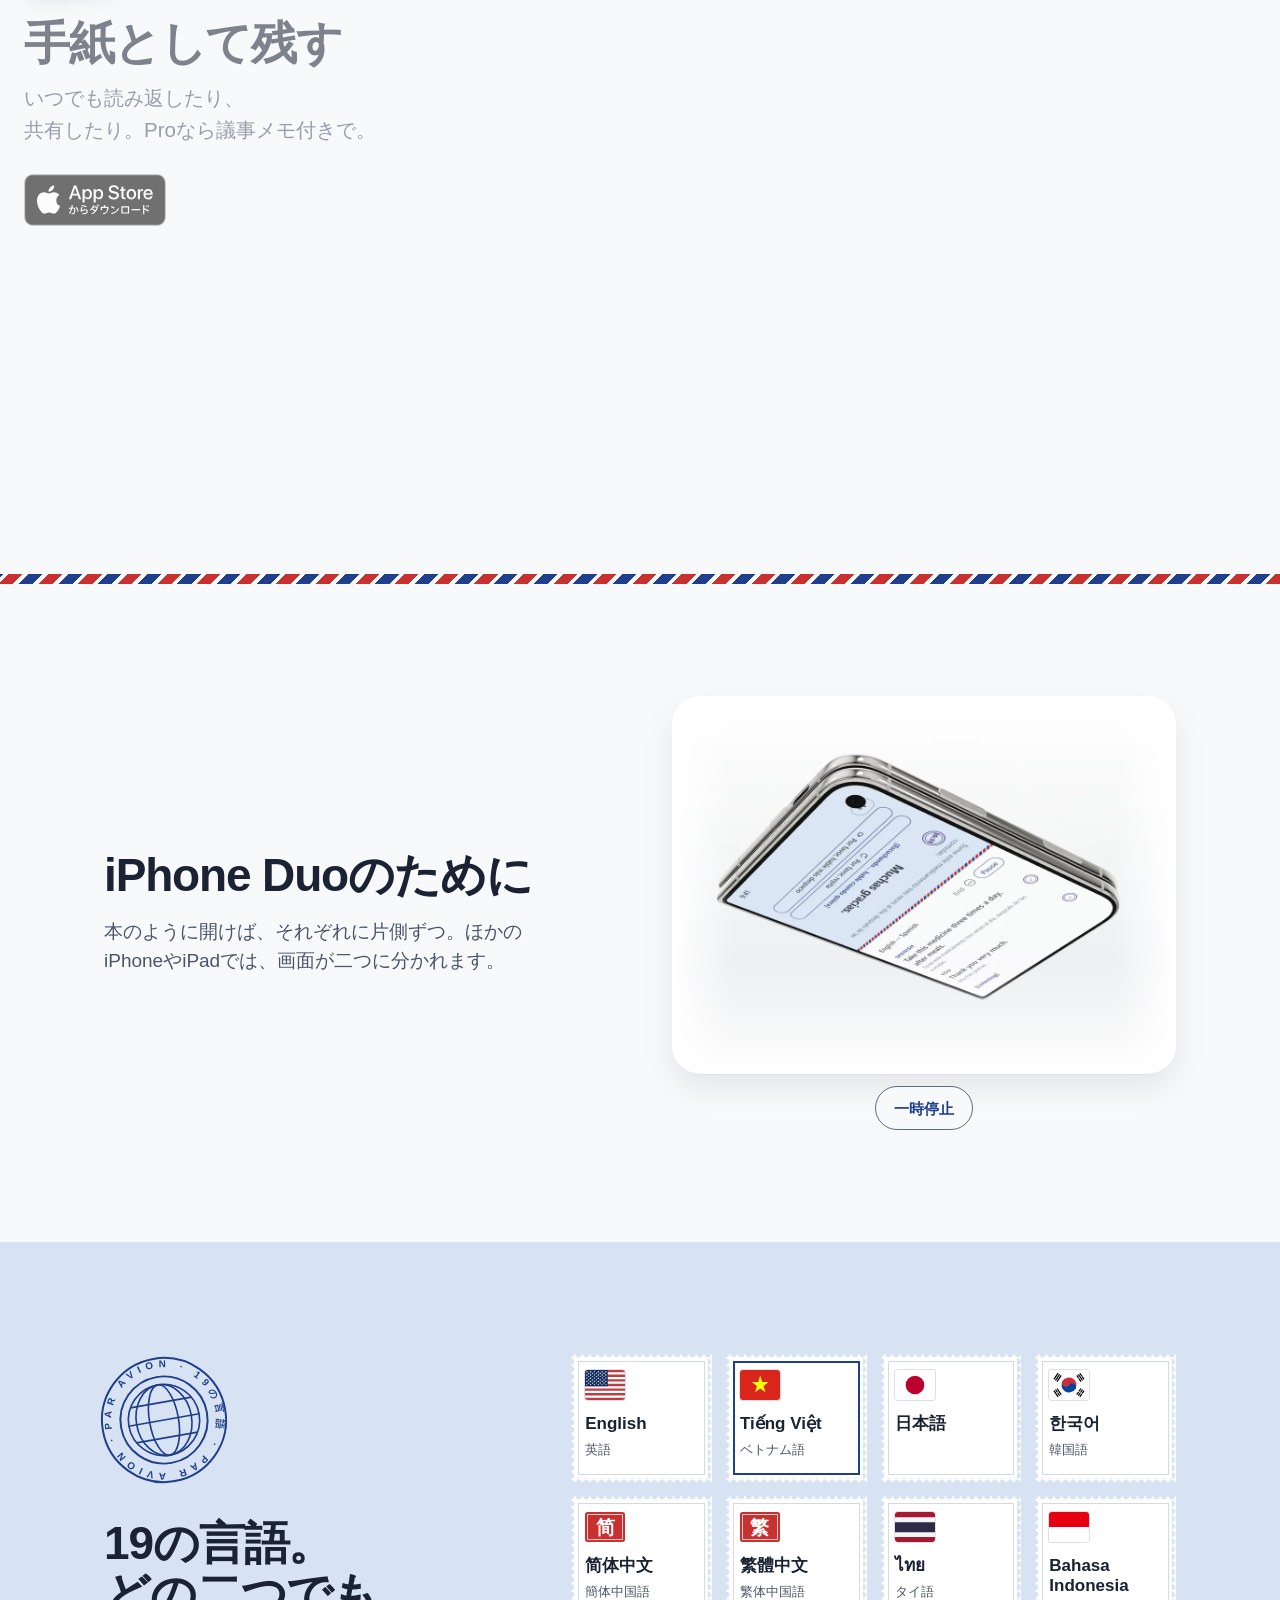
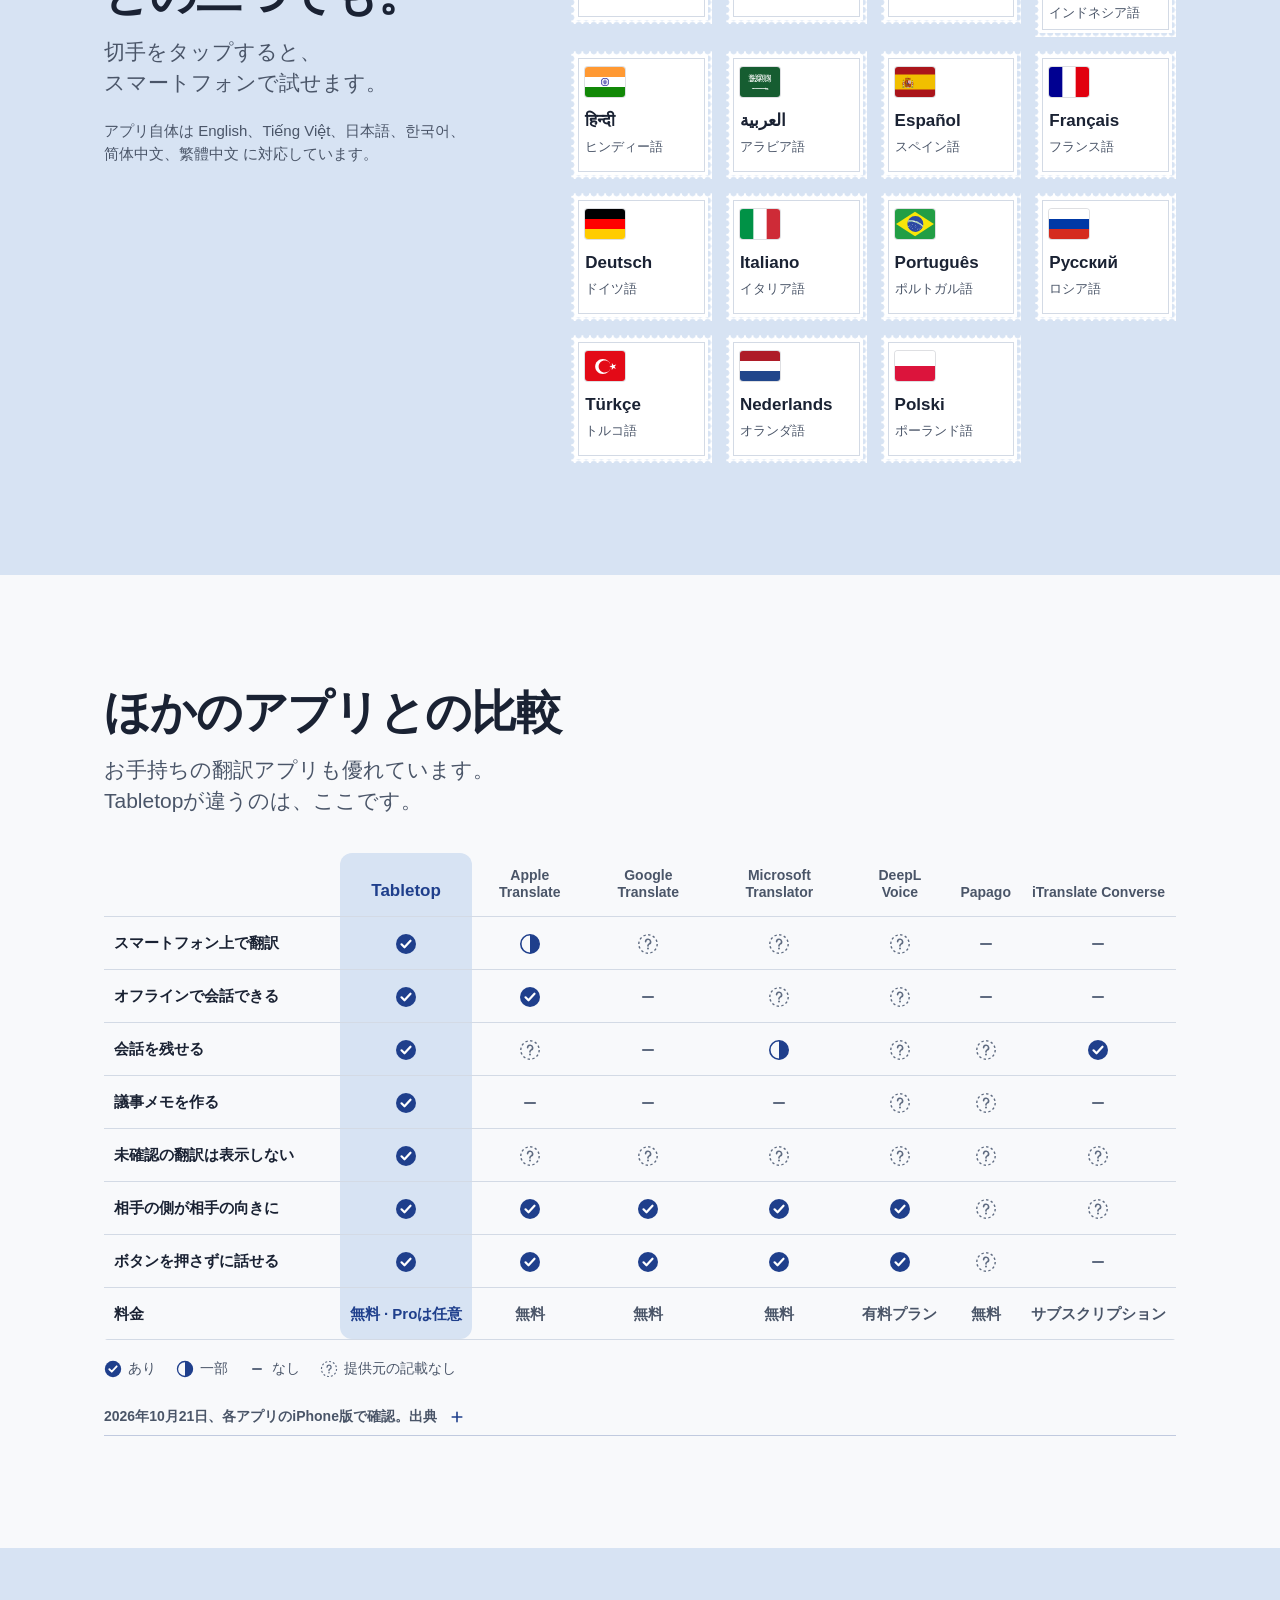
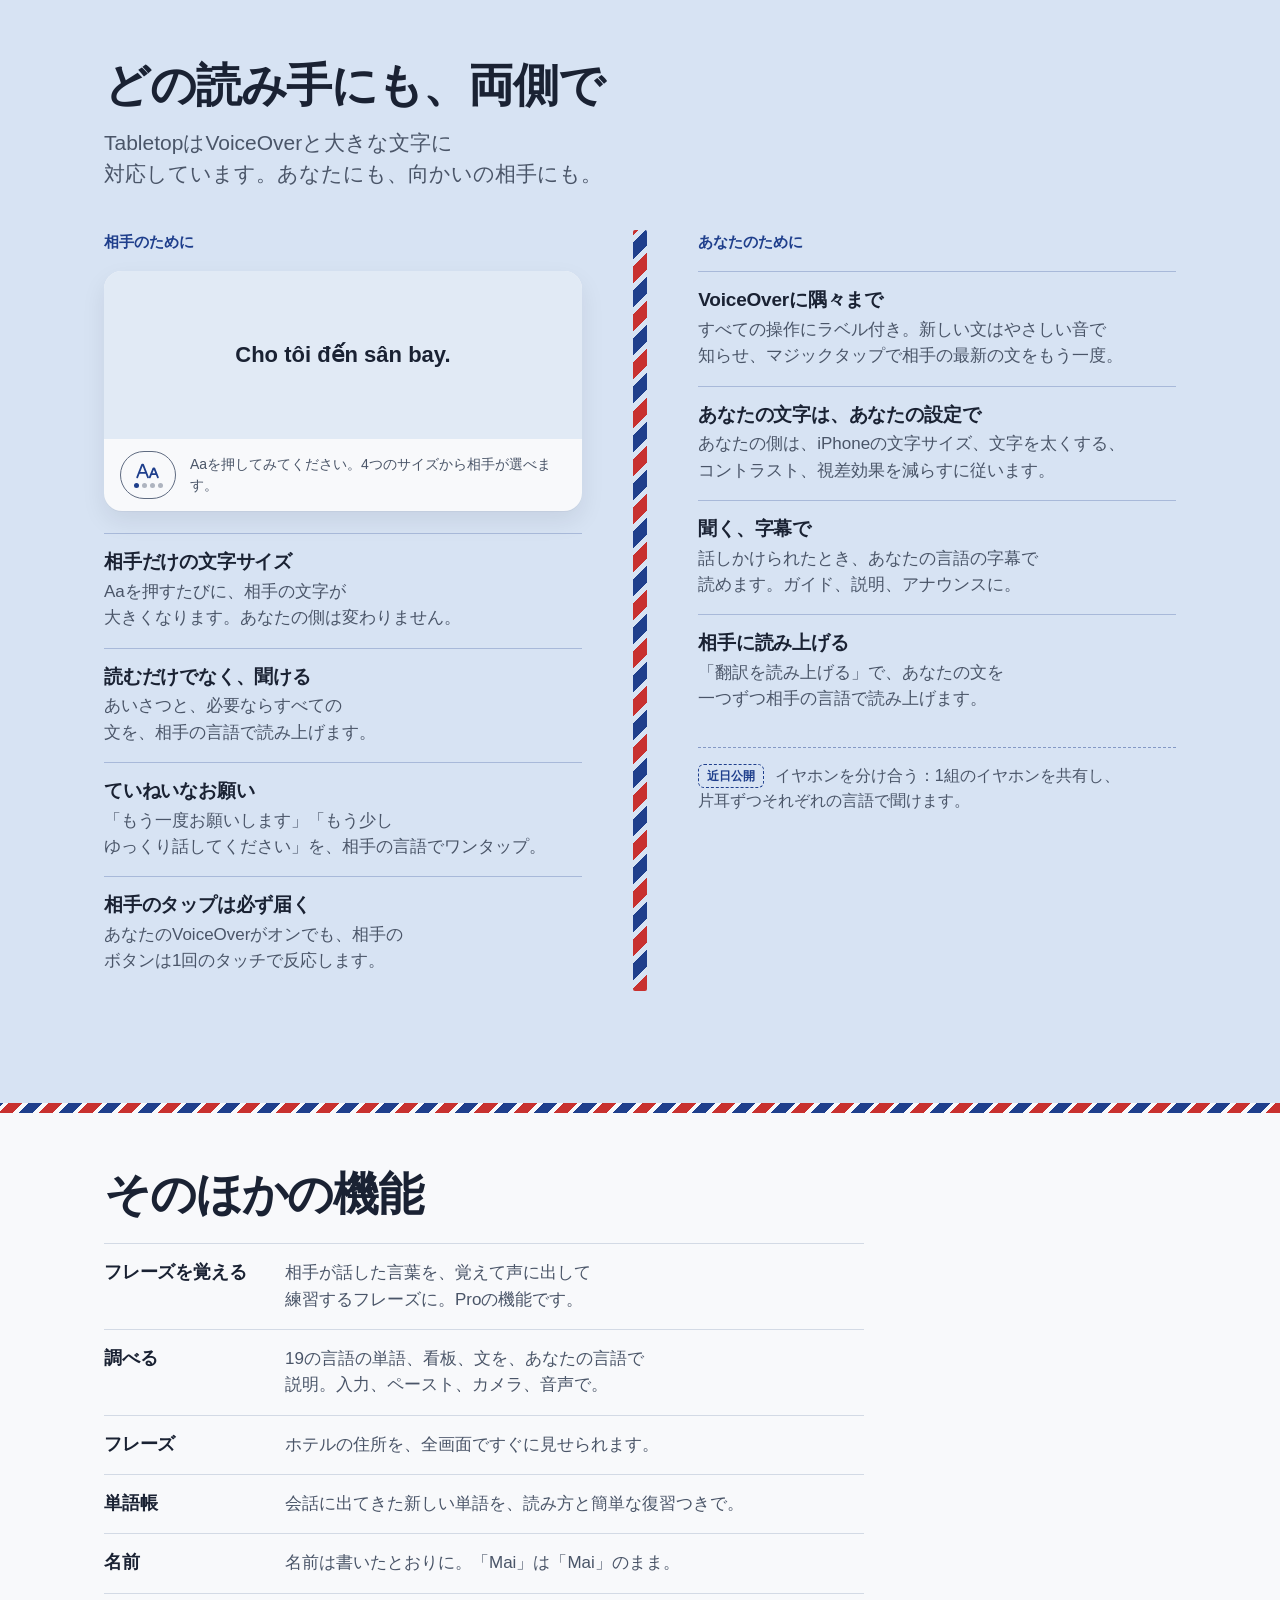
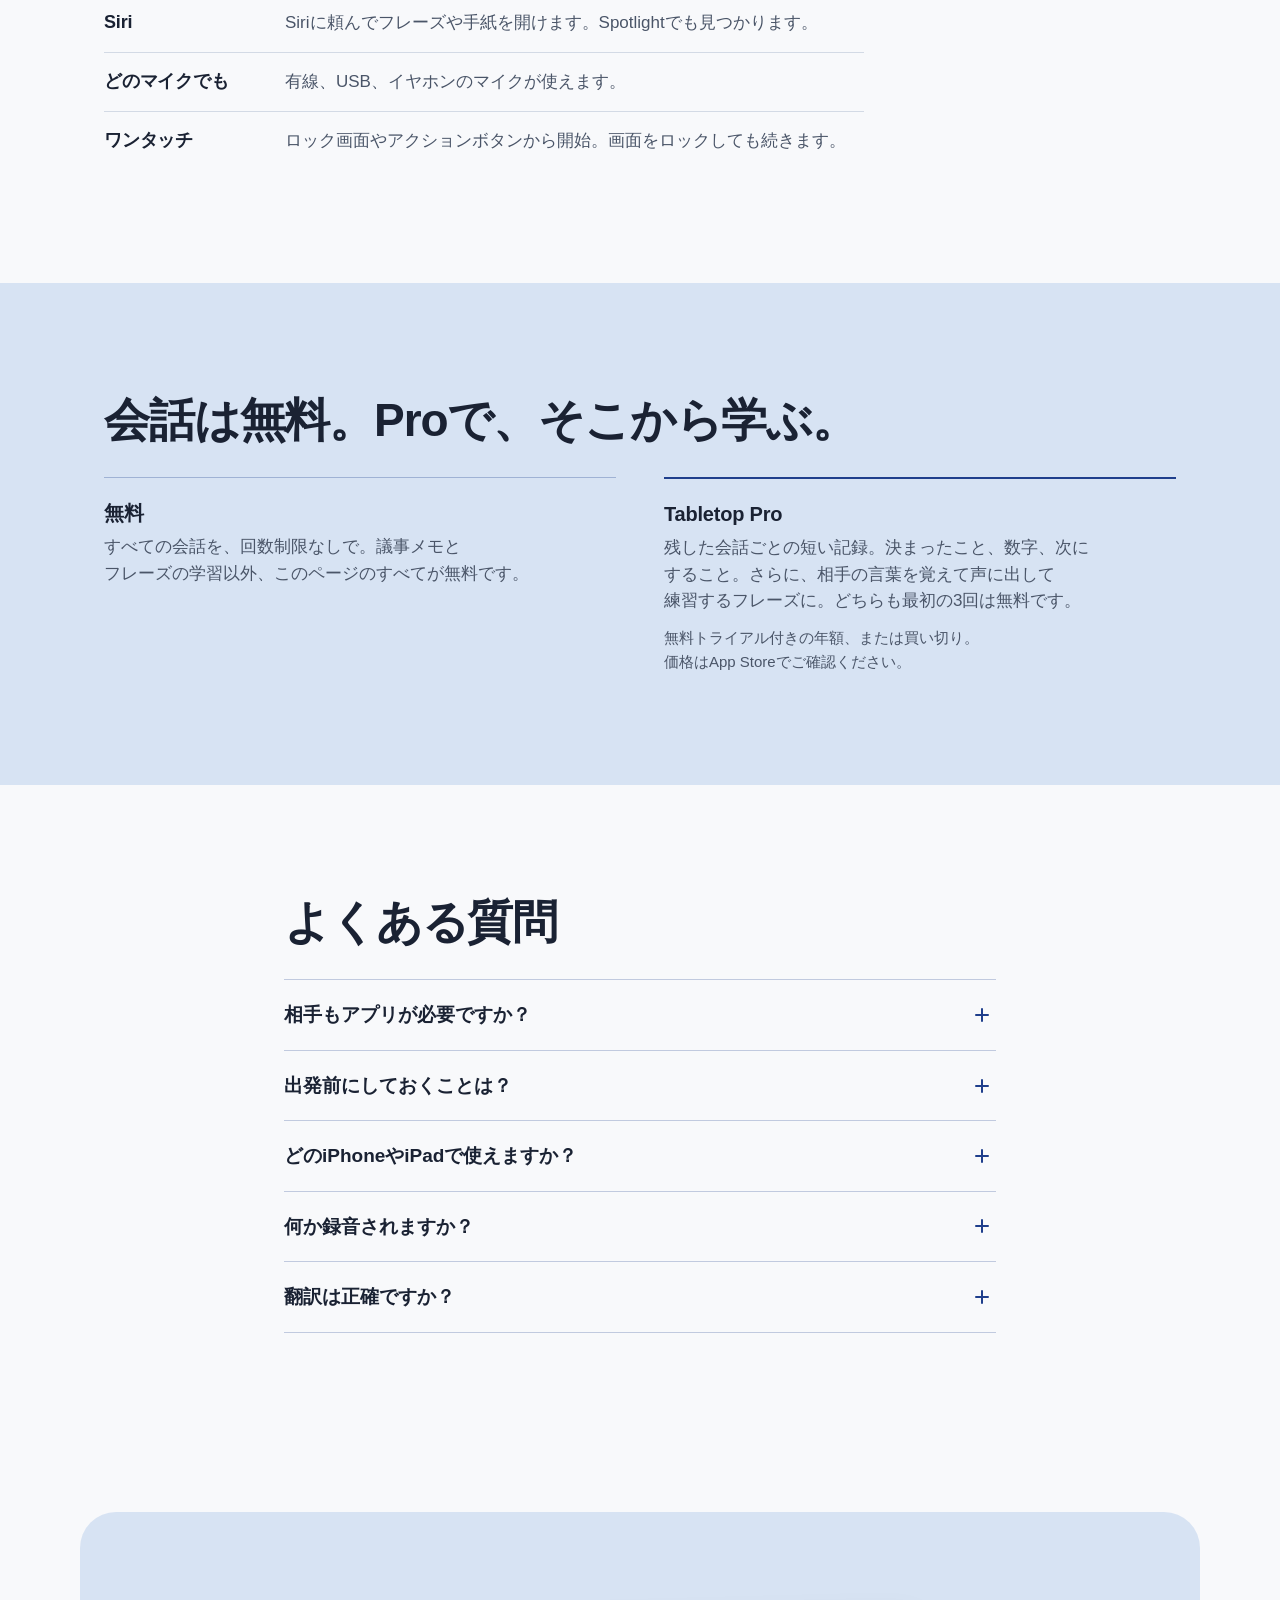
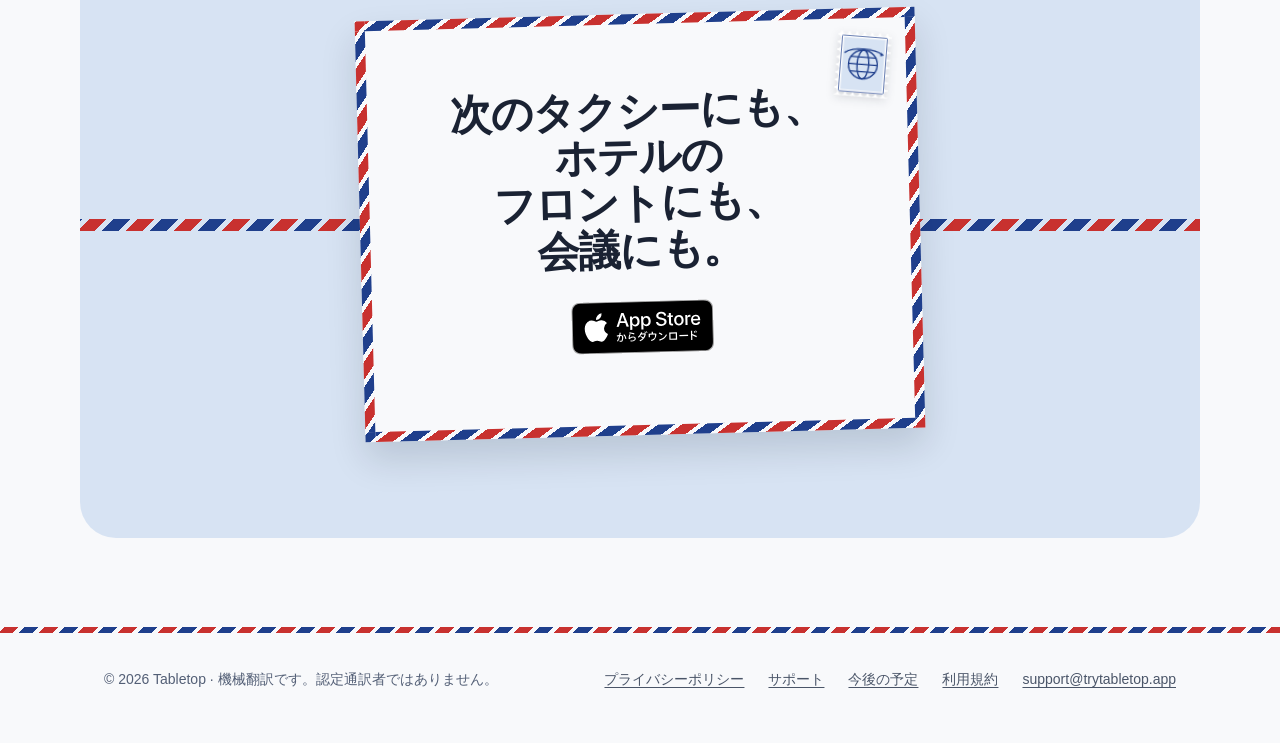
==== commit b1eaa708: "1.4 released: Learn phrases on the home page and Pro, What's Coming moves phrases to shipped and typ" ====
--- a/ja/index.html
+++ b/ja/index.html
@@ -381,6 +381,7 @@
       <div class="wrap">
         <h2 data-i18n="also.title">そのほかの機能</h2>
         <div class="also">
+          <article><h3 data-i18n="also.9.t">フレーズを覚える</h3><p data-i18n="also.9.d">相手が話した言葉を、覚えて声に出して練習するフレーズに。Proの機能です。</p></article>
           <article><h3 data-i18n="also.8.t">調べる</h3><p data-i18n="also.8.d">19の言語の単語、看板、文を、あなたの言語で説明。入力、ペースト、カメラ、音声で。</p></article>
           <article><h3 data-i18n="also.2.t">フレーズ</h3><p data-i18n="also.2.d">ホテルの住所を、全画面ですぐに見せられます。</p></article>
           <article><h3 data-i18n="also.5.t">単語帳</h3><p data-i18n="also.5.d">会話に出てきた新しい単語を、読み方と簡単な復習つきで。</p></article>
@@ -395,15 +396,15 @@
     <!-- Free and Pro -->
     <section class="section sheet pricing" id="pro">
       <div class="wrap">
-        <h2 data-i18n="pro.title">無料。議事メモはProで。</h2>
+        <h2 data-i18n="pro.title">会話は無料。Proで、そこから学ぶ。</h2>
         <div class="plans">
           <div class="plan">
             <h3 data-i18n="pro.free.t">無料</h3>
-            <p data-i18n="pro.free.d">すべての会話を、回数制限なしで。議事メモ以外、このページのすべてが無料です。</p>
+            <p data-i18n="pro.free.d">すべての会話を、回数制限なしで。議事メモとフレーズの学習以外、このページのすべてが無料です。</p>
           </div>
           <div class="plan plan--pro">
             <h3 data-i18n="pro.pro.t">Tabletop Pro</h3>
-            <p data-i18n="pro.pro.d">残した会話ごとの短い記録。決まったこと、数字、次にすること。最初の3回は無料です。</p>
+            <p data-i18n="pro.pro.d">残した会話ごとの短い記録。決まったこと、数字、次にすること。さらに、相手の言葉を覚えて声に出して練習するフレーズに。どちらも最初の3回は無料です。</p>
             <p class="small" data-i18n="pro.pro.terms">無料トライアル付きの年額、または買い切り。価格はApp Storeでご確認ください。</p>
           </div>
         </div>
